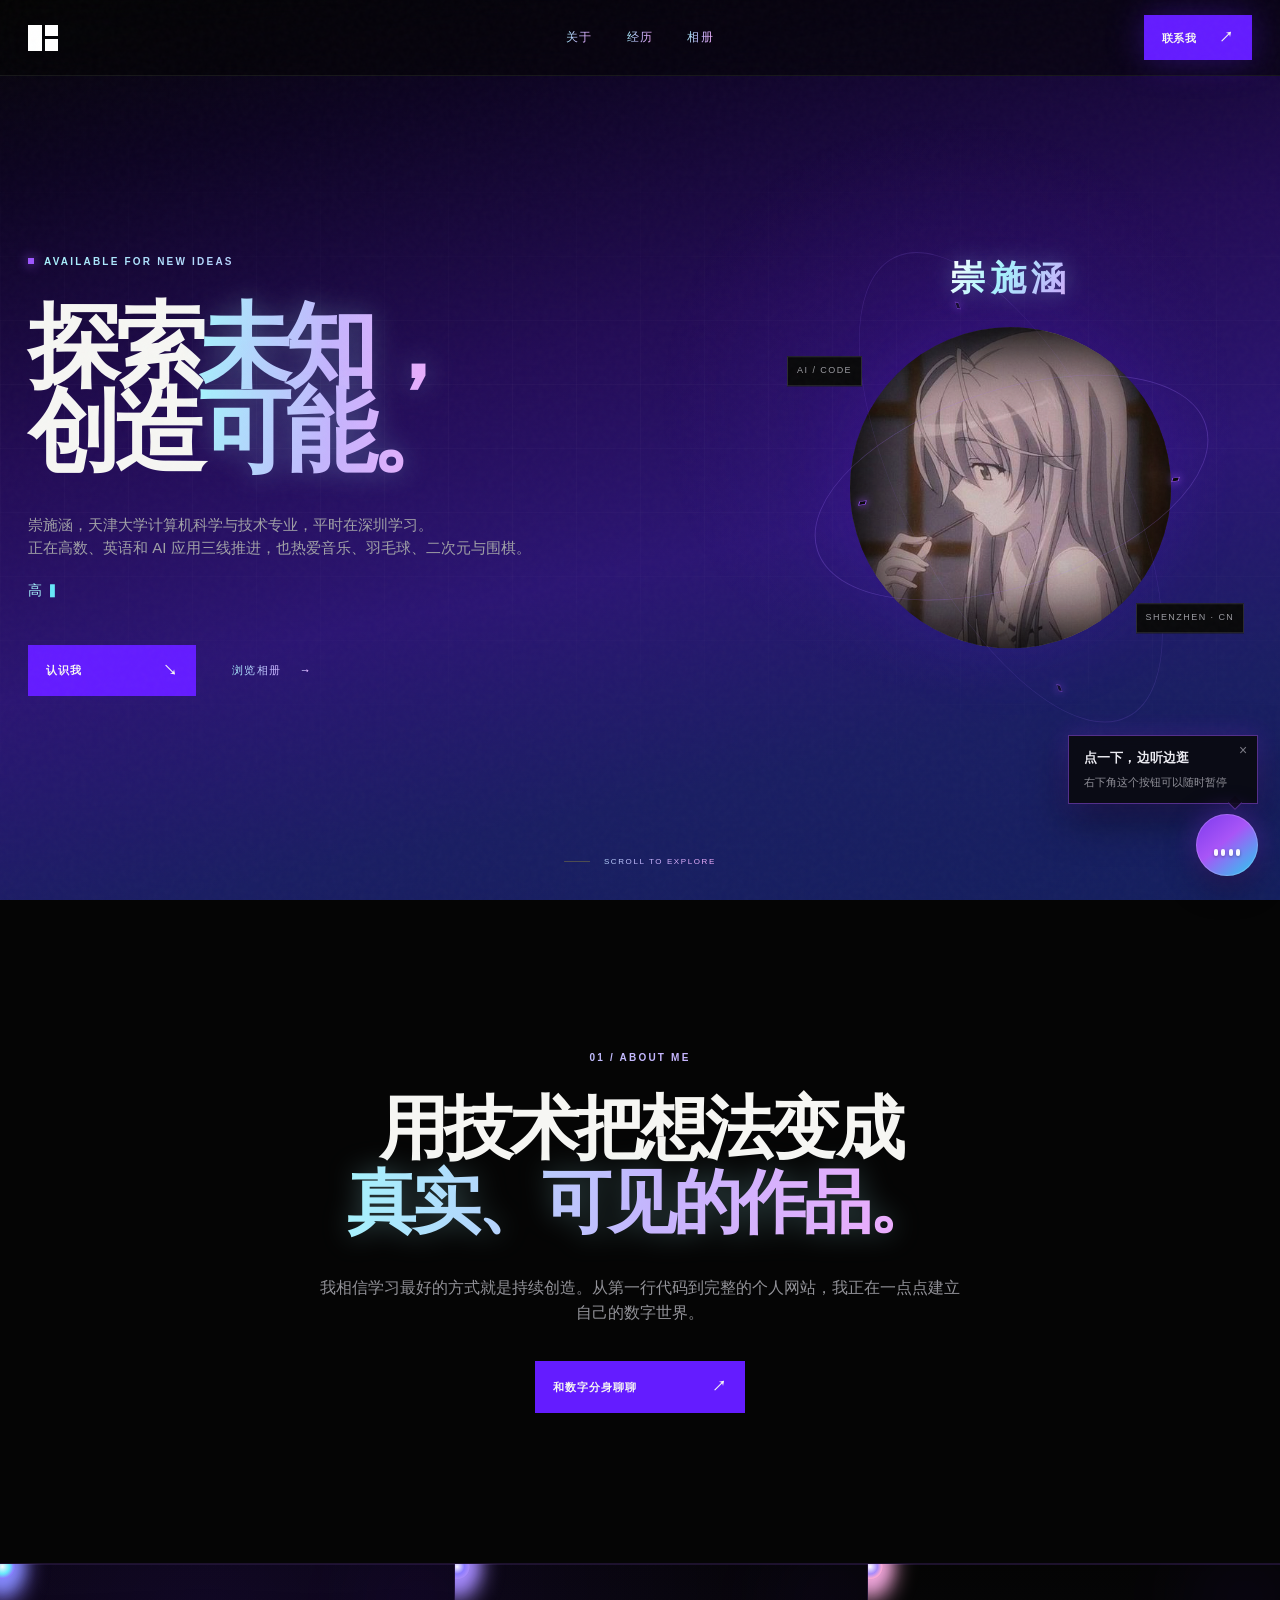
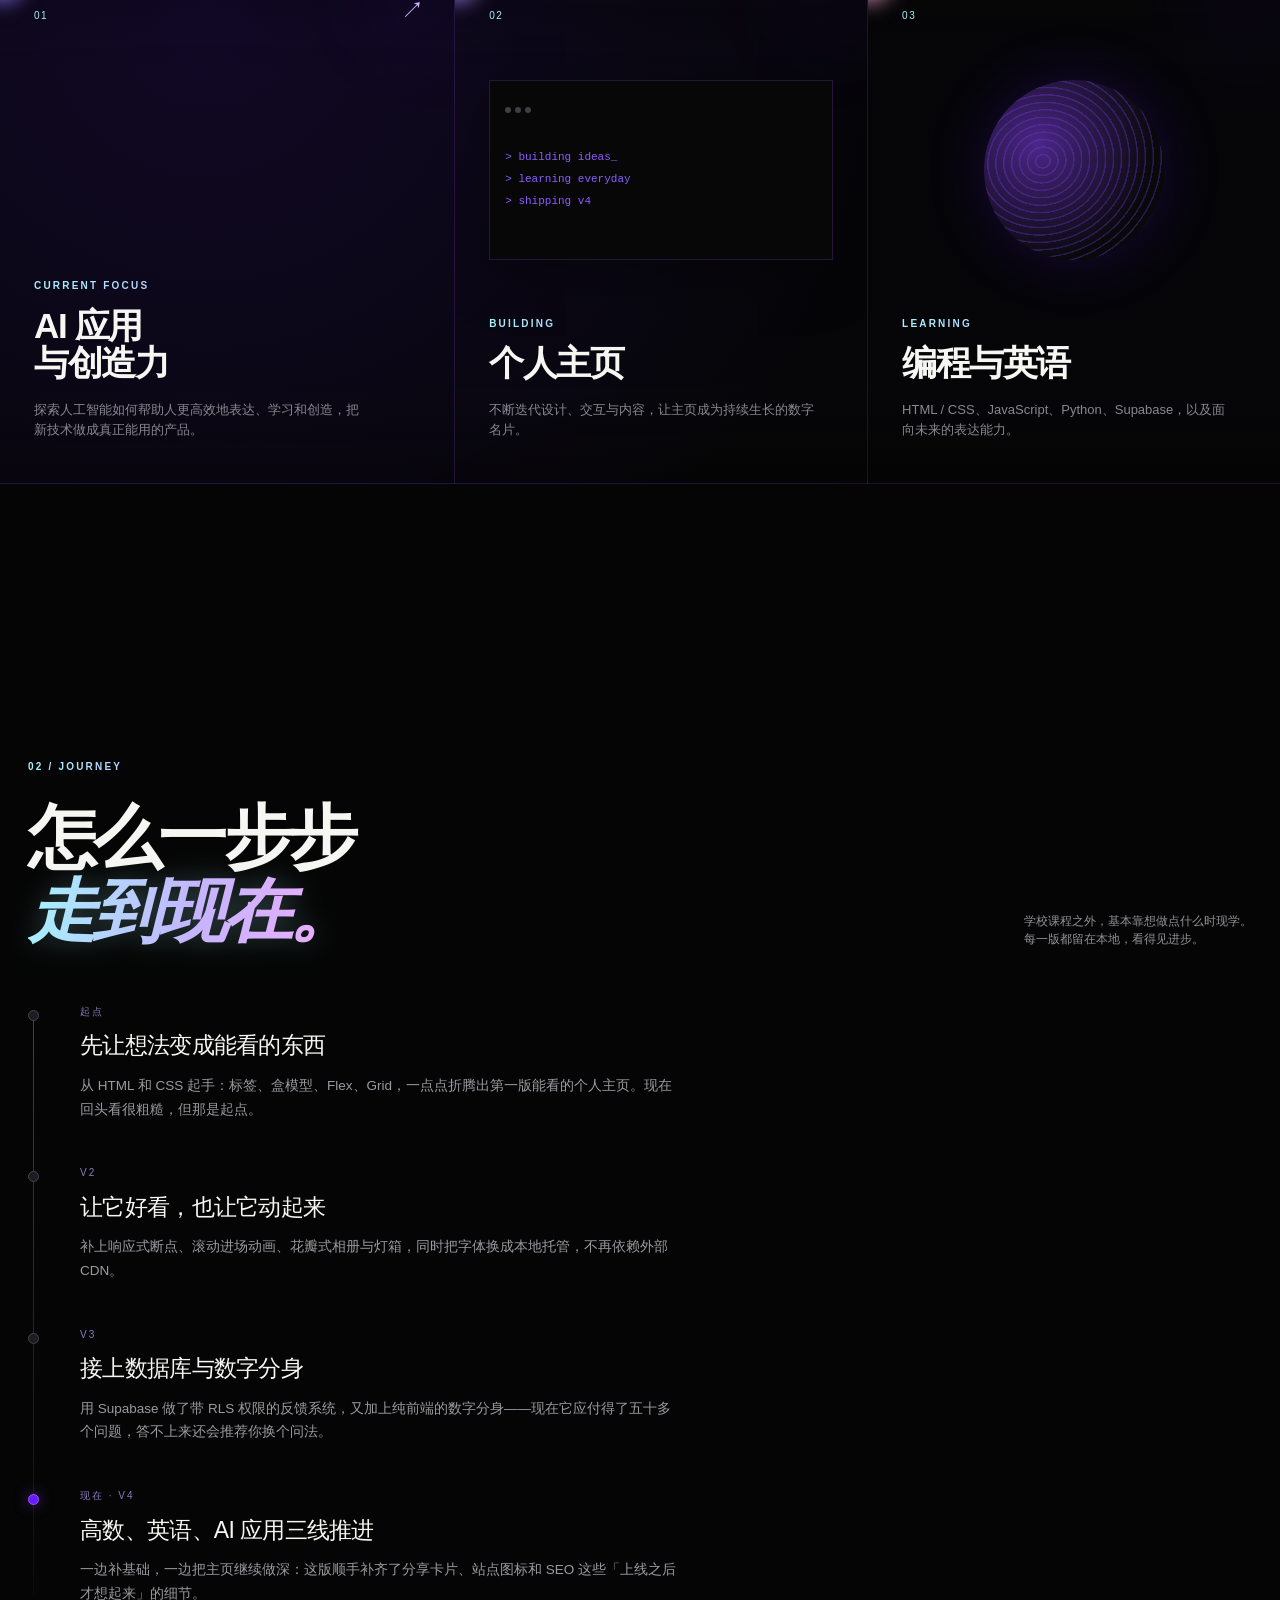
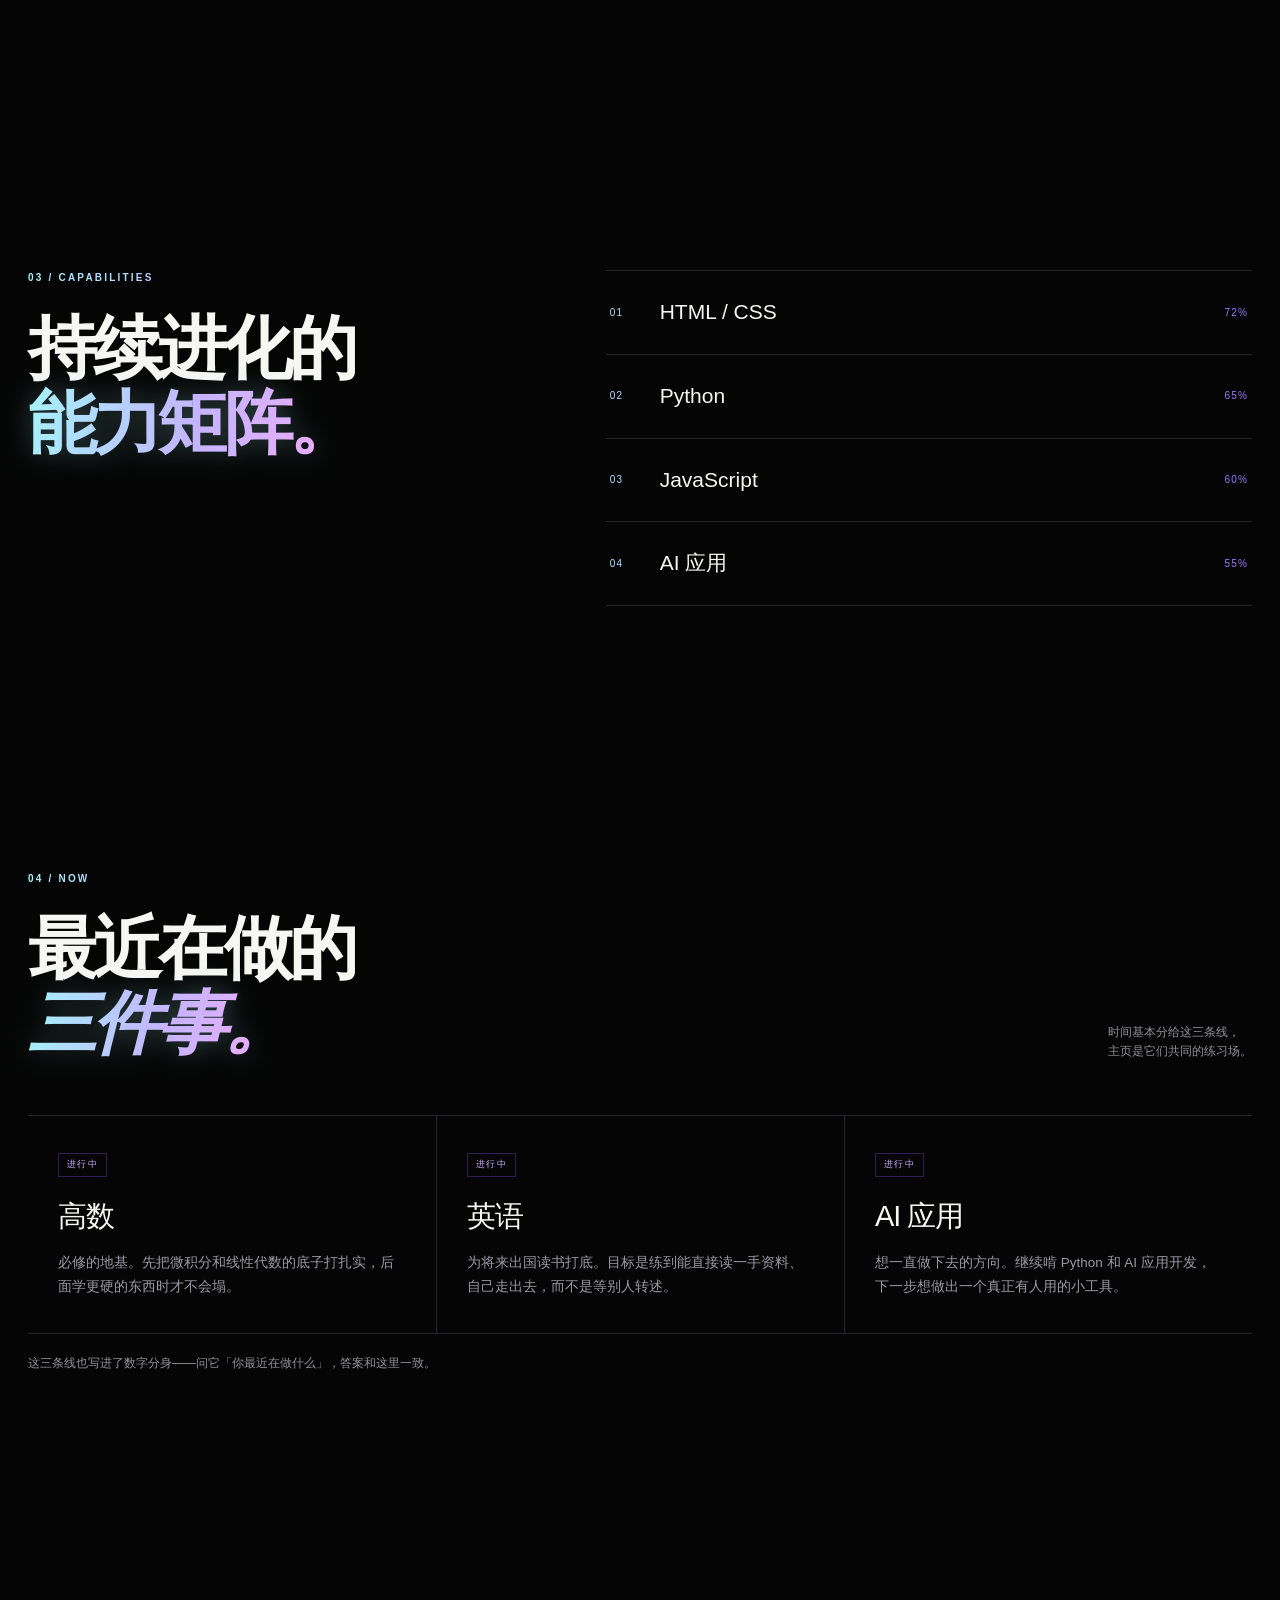
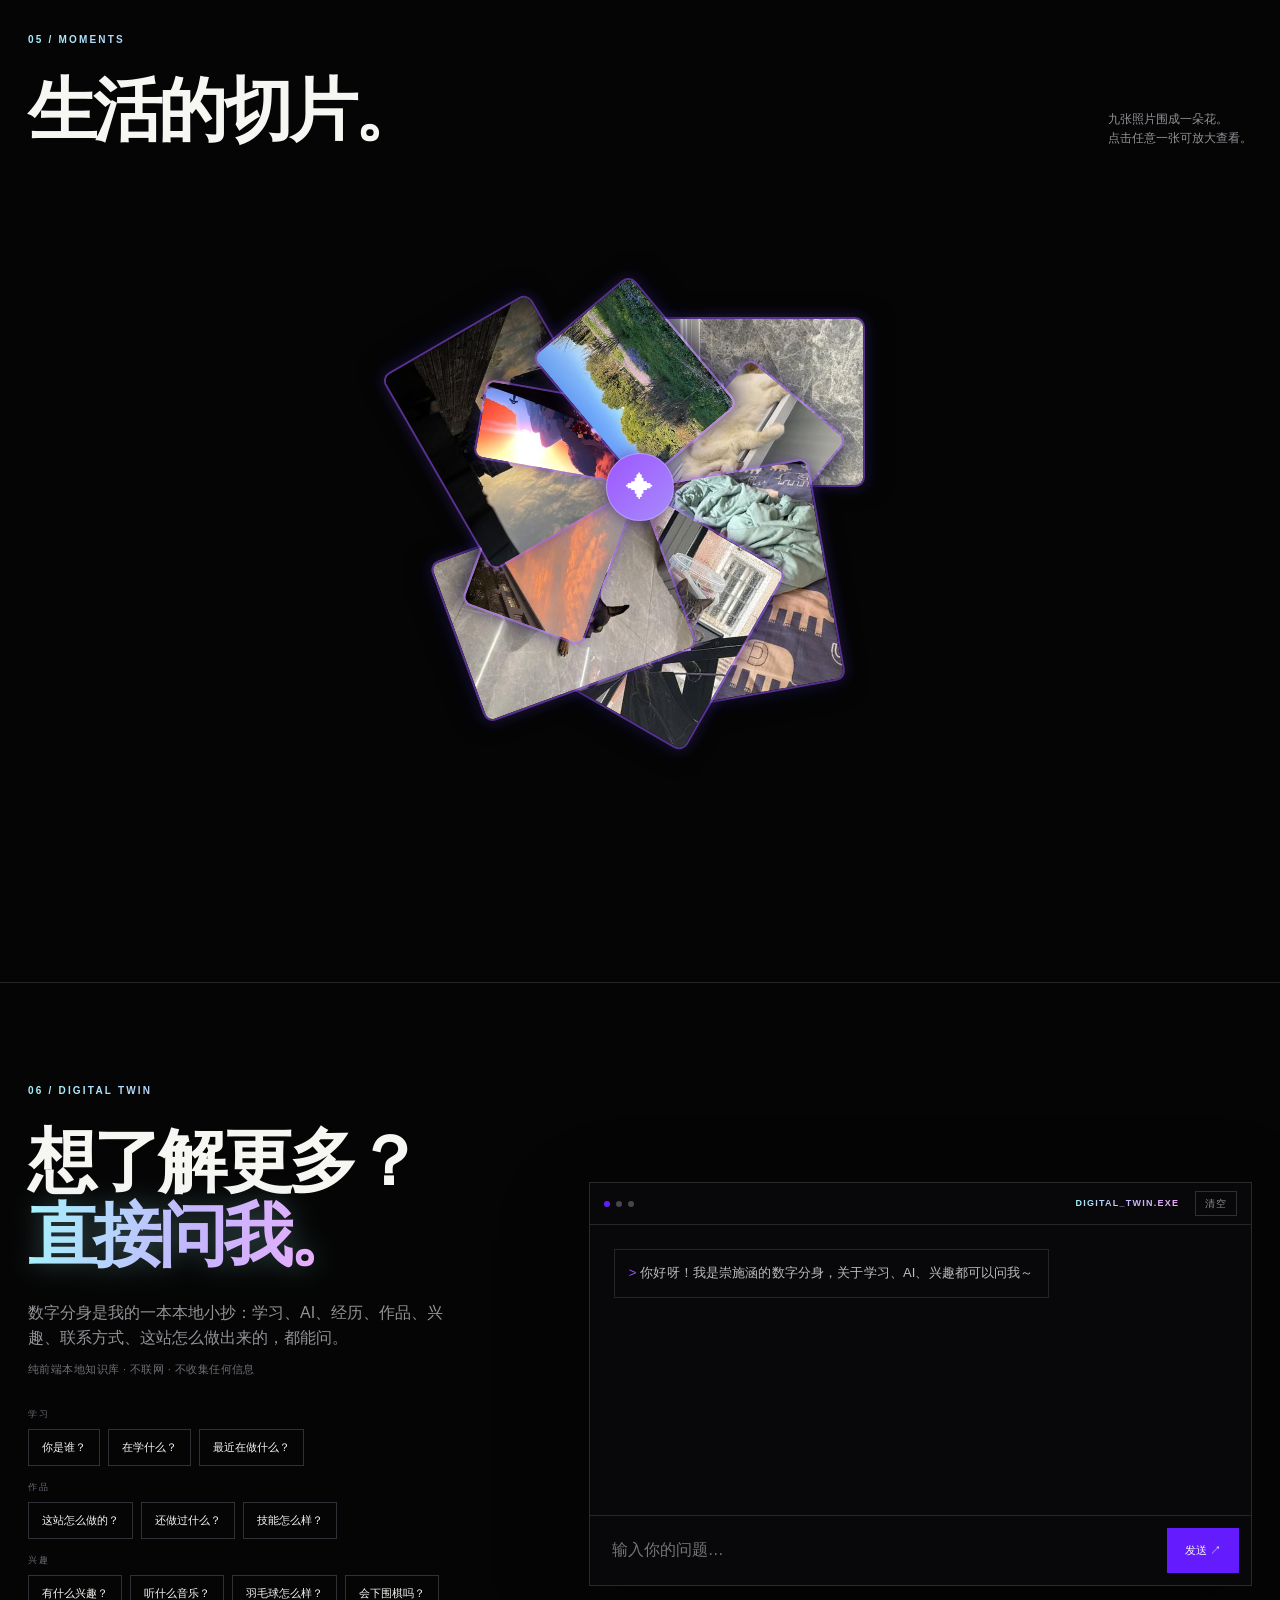
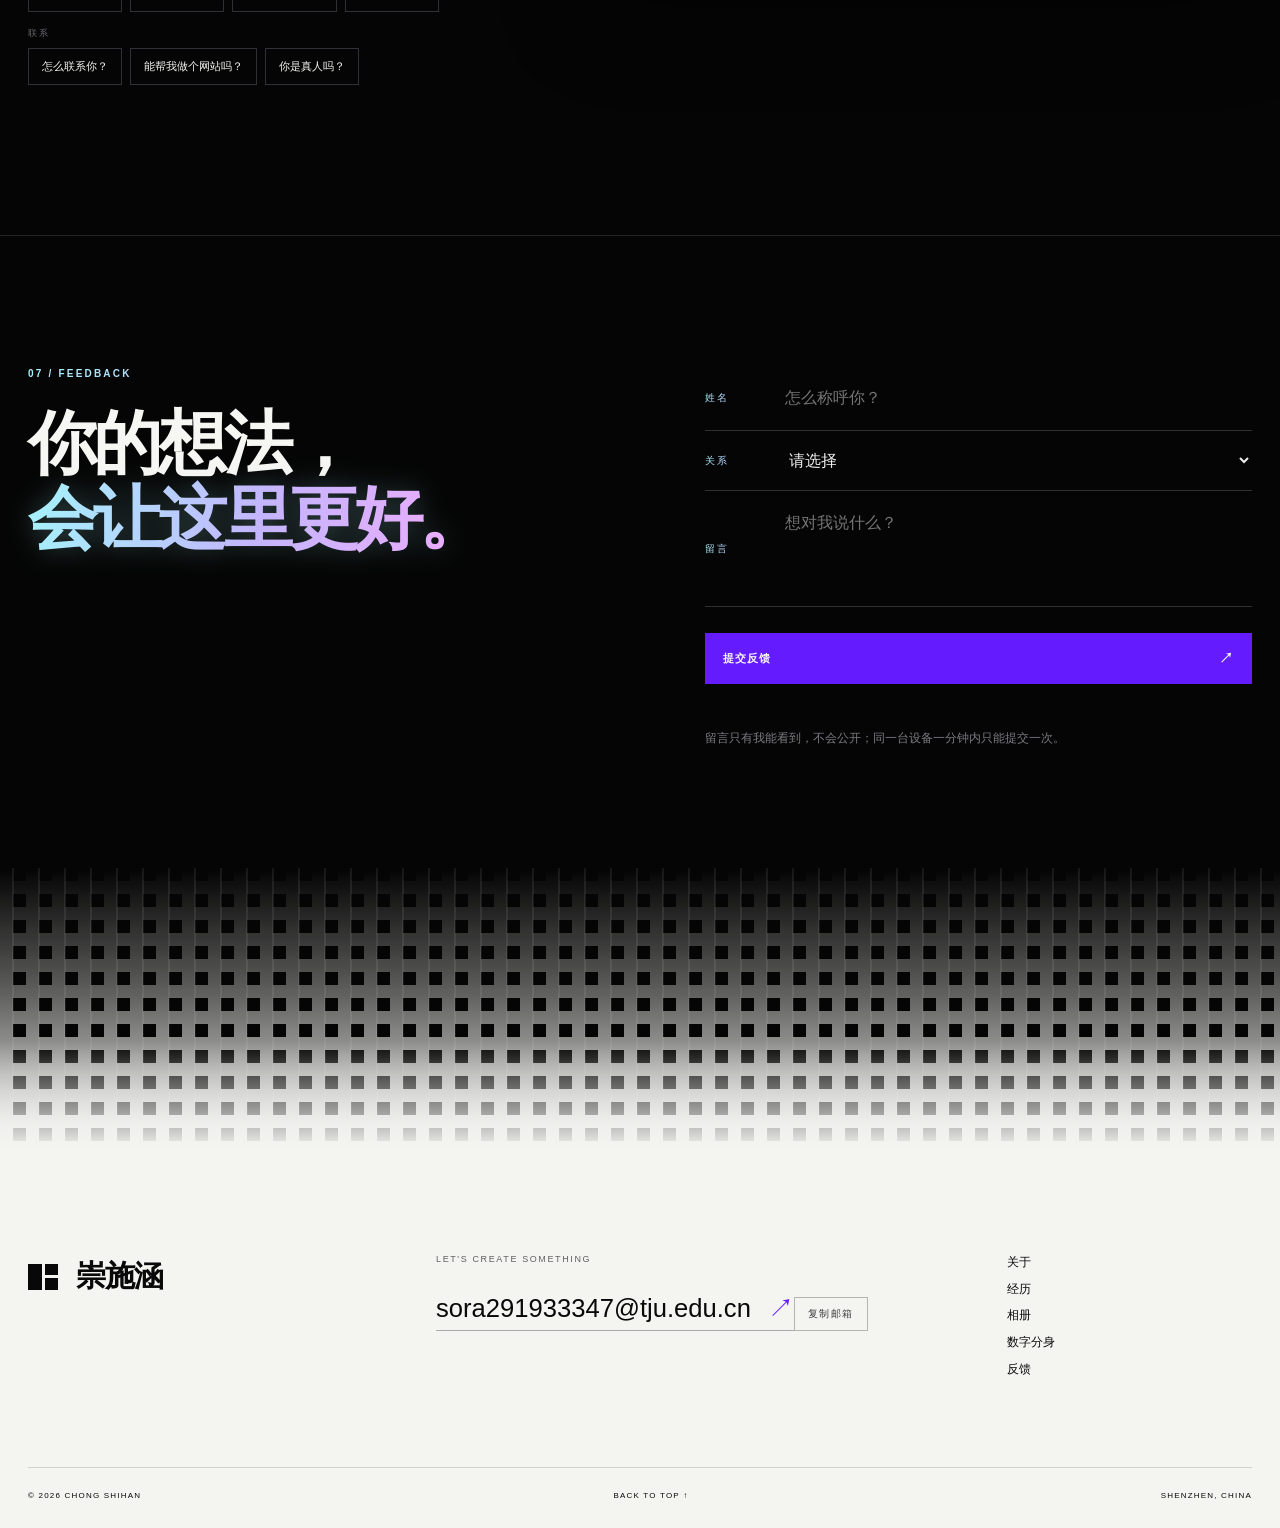
==== index.html @ 1c76e542 "Update site" ====
<!DOCTYPE html>
<html lang="zh-CN">
<head>
  <meta charset="UTF-8" />
  <meta name="viewport" content="width=device-width, initial-scale=1.0" />
  <meta name="theme-color" content="#2a1065" />
  <title>崇施涵 · 天津大学 | 个人主页</title>
  <meta name="description" content="崇施涵的个人主页：天津大学计算机科学与技术专业在读，正在高数、英语和 AI 应用三线推进。站内有学习经历、生活相册，还有一个纯前端本地知识库「数字分身」，可以直接向它提问。" />
  <meta name="author" content="崇施涵" />
  <meta name="robots" content="index,follow" />
  <link rel="canonical" href="https://inx-lnx.github.io/personal-homepage/" />

  <!-- 分享卡片：发到微信 / QQ / X 时会显示标题、描述和封面 -->
  <meta property="og:type" content="website" />
  <meta property="og:site_name" content="崇施涵 · Personal Homepage" />
  <meta property="og:locale" content="zh_CN" />
  <meta property="og:title" content="崇施涵 · 天津大学 | 个人主页" />
  <meta property="og:description" content="天津大学计算机科学与技术专业在读，正在高数、英语和 AI 应用三线推进。站内有一个纯前端本地知识库「数字分身」，可以直接向它提问。" />
  <meta property="og:url" content="https://inx-lnx.github.io/personal-homepage/" />
  <meta property="og:image" content="https://inx-lnx.github.io/personal-homepage/assets/og-cover.png" />
  <meta property="og:image:width" content="1200" />
  <meta property="og:image:height" content="630" />
  <meta property="og:image:alt" content="崇施涵的个人主页封面" />
  <meta name="twitter:card" content="summary_large_image" />
  <meta name="twitter:title" content="崇施涵 · 天津大学 | 个人主页" />
  <meta name="twitter:description" content="天津大学计算机科学与技术专业在读，正在高数、英语和 AI 应用三线推进。站内有一个纯前端本地知识库「数字分身」，可以直接向它提问。" />
  <meta name="twitter:image" content="https://inx-lnx.github.io/personal-homepage/assets/og-cover.png" />

  <!-- 站点图标（生成脚本：tools 里的 make_assets.py 同款逻辑，见 .deepworks/tmp） -->
  <link rel="icon" href="favicon.ico" sizes="any" />
  <link rel="icon" type="image/svg+xml" href="assets/favicon.svg" />
  <link rel="apple-touch-icon" href="assets/apple-touch-icon.png" />
  <link rel="manifest" href="manifest.webmanifest" />

  <!-- 字体已本地托管在 assets/fonts/，不再依赖 Google Fonts；重新生成见 tools/localize_fonts.py -->
  <link rel="stylesheet" href="assets/fonts/fonts.css" />
  <link rel="stylesheet" href="assets/style.css" />

  <!-- 结构化数据：告诉搜索引擎这页讲的是谁 -->
  <script type="application/ld+json">
  {
    "@context": "https://schema.org",
    "@type": "Person",
    "name": "崇施涵",
    "url": "https://inx-lnx.github.io/personal-homepage/",
    "email": "mailto:sora291933347@tju.edu.cn",
    "affiliation": { "@type": "CollegeOrUniversity", "name": "天津大学" },
    "knowsAbout": ["AI 应用", "HTML", "CSS", "JavaScript", "Python"],
    "sameAs": ["https://github.com/Inx-lnx"]
  }
  </script>
</head>
<body>
  <header class="topbar">
    <a class="brand" href="#home" aria-label="返回首页"><span></span><span></span><span></span></a>
    <nav class="desktop-nav" aria-label="主导航">
      <a href="#about">关于</a>
      <a href="#journey">经历</a>
      <a href="#gallery">相册</a>
    </nav>
    <a class="contact-button" href="#contact">联系我 <b>↗</b></a>
  </header>

  <main>
    <section class="hero" id="home">
      <div class="hero-noise"></div>
      <div class="hero-copy">
        <p class="eyebrow"><span></span> AVAILABLE FOR NEW IDEAS</p>
        <h1>探索<span>未知，</span><br />创造<span>可能。</span></h1>
        <p class="hero-intro">崇施涵，天津大学计算机科学与技术专业，平时在深圳学习。<br />正在高数、英语和 AI 应用三线推进，也热爱音乐、羽毛球、二次元与围棋。</p>
        <p class="typed-line"><span id="typed-text">主攻 AI 应用</span><span class="type-cursor" aria-hidden="true">▍</span></p>
        <div class="hero-actions">
          <a class="primary-button" href="#about">认识我 <b>↘</b></a>
          <a class="text-link" href="#gallery">浏览相册 <span>→</span></a>
        </div>
      </div>
      <div class="hero-portrait">
        <div class="portrait-name"><span class="aurora-text">崇施涵</span></div>
        <div class="portrait-frame" aria-hidden="true"><img src="[data-uri]" data-hi="assets/avatar-preview.jpg" alt="" width="700" height="700" fetchpriority="high" /></div>
        <span class="orbit orbit-one" aria-hidden="true"></span>
        <span class="orbit orbit-two" aria-hidden="true"></span>
        <span class="floating-label label-one" aria-hidden="true">AI / CODE</span>
        <span class="floating-label label-two" aria-hidden="true">SHENZHEN · CN</span>
      </div>
      <div class="scroll-cue"><span></span> SCROLL TO EXPLORE</div>
    </section>

    <section class="statement" id="about">
      <p class="section-kicker">01 / ABOUT ME</p>
      <h2>用技术把想法变成<br /><em>真实、可见的作品。</em></h2>
      <p class="statement-copy">我相信学习最好的方式就是持续创造。从第一行代码到完整的个人网站，我正在一点点建立自己的数字世界。</p>
      <a class="primary-button small" href="#chat">和数字分身聊聊 <b>↗</b></a>
    </section>

    <section class="feature-grid" id="work">
      <article class="feature-card feature-lead">
        <span class="card-index">01</span>
        <div>
          <p class="mini-label">CURRENT FOCUS</p>
          <h3>AI 应用<br />与创造力</h3>
          <p>探索人工智能如何帮助人更高效地表达、学习和创造，把新技术做成真正能用的产品。</p>
        </div>
        <span class="card-arrow">↗</span>
      </article>
      <article class="feature-card">
        <span class="card-index">02</span>
        <div class="terminal-art" aria-hidden="true"><i></i><i></i><i></i><code>&gt; building ideas_<br />&gt; learning everyday<br />&gt; shipping v4</code></div>
        <div>
          <p class="mini-label">BUILDING</p>
          <h3>个人主页</h3>
          <p>不断迭代设计、交互与内容，让主页成为持续生长的数字名片。</p>
        </div>
      </article>
      <article class="feature-card">
        <span class="card-index">03</span>
        <div class="sphere" aria-hidden="true"></div>
        <div>
          <p class="mini-label">LEARNING</p>
          <h3>编程与英语</h3>
          <p>HTML / CSS、JavaScript、Python、Supabase，以及面向未来的表达能力。</p>
        </div>
      </article>
    </section>

    <!-- ============================================================
         经历时间线：#journey
         按「阶段」写，不写具体日期；等有确切时间了，在 tl-stage 里补年份即可
         ============================================================ -->
    <section class="journey-section" id="journey">
      <div class="section-head">
        <div><p class="section-kicker">02 / JOURNEY</p><h2>怎么一步步<br /><em>走到现在。</em></h2></div>
        <p>学校课程之外，基本靠想做点什么时现学。<br />每一版都留在本地，看得见进步。</p>
      </div>
      <ol class="timeline">
        <li class="tl-item">
          <span class="tl-dot" aria-hidden="true"></span>
          <p class="tl-stage">起点</p>
          <h3>先让想法变成能看的东西</h3>
          <p>从 HTML 和 CSS 起手：标签、盒模型、Flex、Grid，一点点折腾出第一版能看的个人主页。现在回头看很粗糙，但那是起点。</p>
        </li>
        <li class="tl-item">
          <span class="tl-dot" aria-hidden="true"></span>
          <p class="tl-stage">V2</p>
          <h3>让它好看，也让它动起来</h3>
          <p>补上响应式断点、滚动进场动画、花瓣式相册与灯箱，同时把字体换成本地托管，不再依赖外部 CDN。</p>
        </li>
        <li class="tl-item">
          <span class="tl-dot" aria-hidden="true"></span>
          <p class="tl-stage">V3</p>
          <h3>接上数据库与数字分身</h3>
          <p>用 Supabase 做了带 RLS 权限的反馈系统，又加上纯前端的数字分身——现在它应付得了五十多个问题，答不上来还会推荐你换个问法。</p>
        </li>
        <li class="tl-item is-now">
          <span class="tl-dot" aria-hidden="true"></span>
          <p class="tl-stage">现在 · V4</p>
          <h3>高数、英语、AI 应用三线推进</h3>
          <p>一边补基础，一边把主页继续做深：这版顺手补齐了分享卡片、站点图标和 SEO 这些「上线之后才想起来」的细节。</p>
        </li>
      </ol>
    </section>

    <section class="skills-section">
      <div class="skills-heading">
        <p class="section-kicker">03 / CAPABILITIES</p>
        <h2>持续进化的<br /><em>能力矩阵。</em></h2>
      </div>
      <div class="skill-list">
        <div class="skill-row"><span>01</span><strong>HTML / CSS</strong><i>72%</i></div>
        <div class="skill-row"><span>02</span><strong>Python</strong><i>65%</i></div>
        <div class="skill-row"><span>03</span><strong>JavaScript</strong><i>60%</i></div>
        <div class="skill-row"><span>04</span><strong>AI 应用</strong><i>55%</i></div>
      </div>
    </section>

    <!-- ============================================================
         正在做（Now）：#now
         ⚠️ 这里的三条线与数字分身的「你接下来打算做什么」是同一套说法，
            改一处记得改另一处（assets/app.js 里的 plan 条目）
         ============================================================ -->
    <section class="now-section" id="now">
      <div class="section-head">
        <div><p class="section-kicker">04 / NOW</p><h2>最近在做的<br /><em>三件事。</em></h2></div>
        <p>时间基本分给这三条线，<br />主页是它们共同的练习场。</p>
      </div>
      <div class="now-grid">
        <article class="now-card">
          <span class="now-badge">进行中</span>
          <h3>高数</h3>
          <p>必修的地基。先把微积分和线性代数的底子打扎实，后面学更硬的东西时才不会塌。</p>
        </article>
        <article class="now-card">
          <span class="now-badge">进行中</span>
          <h3>英语</h3>
          <p>为将来出国读书打底。目标是练到能直接读一手资料、自己走出去，而不是等别人转述。</p>
        </article>
        <article class="now-card">
          <span class="now-badge">进行中</span>
          <h3>AI 应用</h3>
          <p>想一直做下去的方向。继续啃 Python 和 AI 应用开发，下一步想做出一个真正有人用的小工具。</p>
        </article>
      </div>
      <p class="now-foot">这三条线也写进了数字分身——问它「你最近在做什么」，答案和这里一致。</p>
    </section>

    <section class="gallery-section" id="gallery">
      <div class="section-head">
        <div><p class="section-kicker">05 / MOMENTS</p><h2>生活的切片。</h2></div>
        <p>九张照片围成一朵花。<br />点击任意一张可放大查看。</p>
      </div>
      <div class="flower">
        <div class="flower-inner">
          <div class="flower-center" aria-hidden="true">✦</div>
          <figure class="petal" style="--r: -90deg"><img src="[data-uri]" data-hi="assets/gallery/preview-01.jpg" data-view="assets/gallery/view-01.jpg" data-full="assets/gallery/gallery-01.jpg" alt="相册照片 1" width="375" height="500" decoding="async" /></figure>
          <figure class="petal" style="--r: -50deg"><img src="[data-uri]" data-hi="assets/gallery/preview-02.jpg" data-view="assets/gallery/view-02.jpg" data-full="assets/gallery/gallery-02.jpg" alt="相册照片 2" width="500" height="375" decoding="async" /></figure>
          <figure class="petal" style="--r: -10deg"><img src="[data-uri]" data-hi="assets/gallery/preview-03.jpg" data-view="assets/gallery/view-03.jpg" data-full="assets/gallery/gallery-03.jpg" alt="相册照片 3" width="375" height="500" decoding="async" /></figure>
          <figure class="petal" style="--r: 30deg"><img src="[data-uri]" data-hi="assets/gallery/preview-04.jpg" data-view="assets/gallery/view-04.jpg" data-full="assets/gallery/gallery-04.jpg" alt="相册照片 4" width="405" height="500" decoding="async" /></figure>
          <figure class="petal" style="--r: 70deg"><img src="[data-uri]" data-hi="assets/gallery/preview-05.jpg" data-view="assets/gallery/view-05.jpg" data-full="assets/gallery/gallery-05.jpg" alt="相册照片 5" width="375" height="500" decoding="async" /></figure>
          <figure class="petal" style="--r: 110deg"><img src="[data-uri]" data-hi="assets/gallery/preview-06.jpg" data-view="assets/gallery/view-06.jpg" data-full="assets/gallery/gallery-06.png" alt="相册照片 6" width="500" height="375" decoding="async" /></figure>
          <figure class="petal" style="--r: 150deg"><img src="[data-uri]" data-hi="assets/gallery/preview-07.jpg" data-view="assets/gallery/view-07.jpg" data-full="assets/gallery/gallery-07.png" alt="相册照片 7" width="375" height="500" decoding="async" /></figure>
          <figure class="petal" style="--r: 190deg"><img src="[data-uri]" data-hi="assets/gallery/preview-08.jpg" data-view="assets/gallery/view-08.jpg" data-full="assets/gallery/gallery-08.png" alt="相册照片 8" width="500" height="231" decoding="async" /></figure>
          <figure class="petal" style="--r: 230deg"><img src="[data-uri]" data-hi="assets/gallery/preview-09.jpg" data-view="assets/gallery/view-09.jpg" data-full="assets/gallery/gallery-09.png" alt="相册照片 9" width="500" height="375" decoding="async" /></figure>
        </div>
      </div>
    </section>

    <section class="chat-section" id="chat">
      <div class="chat-copy">
        <p class="section-kicker">06 / DIGITAL TWIN</p>
        <h2>想了解更多？<br /><em>直接问我。</em></h2>
        <p>数字分身是我的一本本地小抄：学习、AI、经历、作品、兴趣、联系方式、这站怎么做出来的，都能问。<br /><small class="chat-note">纯前端本地知识库 · 不联网 · 不收集任何信息</small></p>
        <div class="chat-quick">
          <div class="quick-group">
            <span class="quick-title">学习</span>
            <div class="quick-row">
              <button class="chip" data-q="你是谁？">你是谁？</button>
              <button class="chip" data-q="你在学什么？">在学什么？</button>
              <button class="chip" data-q="你最近在做什么？">最近在做什么？</button>
            </div>
          </div>
          <div class="quick-group">
            <span class="quick-title">作品</span>
            <div class="quick-row">
              <button class="chip" data-q="这网站怎么做出来的？">这站怎么做的？</button>
              <button class="chip" data-q="你还做过什么？">还做过什么？</button>
              <button class="chip" data-q="你的技能怎么样？">技能怎么样？</button>
            </div>
          </div>
          <div class="quick-group">
            <span class="quick-title">兴趣</span>
            <div class="quick-row">
              <button class="chip" data-q="你有什么兴趣？">有什么兴趣？</button>
              <button class="chip" data-q="你喜欢听什么音乐？">听什么音乐？</button>
              <button class="chip" data-q="你打羽毛球厉害吗？">羽毛球怎么样？</button>
              <button class="chip" data-q="你会下围棋吗？">会下围棋吗？</button>
            </div>
          </div>
          <div class="quick-group">
            <span class="quick-title">联系</span>
            <div class="quick-row">
              <button class="chip" data-q="怎么联系你？">怎么联系你？</button>
              <button class="chip" data-q="能帮我做一个网站吗？">能帮我做个网站吗？</button>
              <button class="chip" data-q="你是真人吗？">你是真人吗？</button>
            </div>
          </div>
        </div>
      </div>
      <div class="chat-window">
        <div class="window-bar"><span></span><span></span><span></span><b>DIGITAL_TWIN.EXE</b><button id="chat-clear" class="chat-clear" type="button" title="清空对话，重新开始">清空</button></div>
        <div id="chat-box" class="chat-box" aria-live="polite"><div class="msg bot"><span class="bubble">你好呀！我是崇施涵的数字分身，关于学习、AI、兴趣都可以问我～</span></div></div>
        <form id="chat-form" class="chat-input" autocomplete="off">
          <div class="chat-field">
            <input id="chat-text" type="text" placeholder="输入你的问题…" maxlength="100" role="combobox" aria-autocomplete="list" aria-controls="chat-suggest" />
            <div id="chat-suggest" class="chat-suggest" role="listbox" hidden></div>
          </div>
          <button type="submit" class="send-btn">发送 ↗</button>
        </form>
      </div>
    </section>

    <section class="feedback-section" id="feedback">
      <div><p class="section-kicker">07 / FEEDBACK</p><h2>你的想法，<br /><em>会让这里更好。</em></h2></div>
      <form id="feedback-form" novalidate>
        <!-- 蜜罐字段：真人看不见也不会填，机器人往往会填 → 前端直接丢弃，不进数据库 -->
        <div class="form-honey" aria-hidden="true"><label for="fb-website">网站</label><input id="fb-website" name="website" type="text" tabindex="-1" autocomplete="off" /></div>
        <div class="form-line"><label for="fb-name">姓名</label><input id="fb-name" name="name" type="text" maxlength="30" placeholder="怎么称呼你？" required /></div>
        <div class="form-line"><label for="fb-relation">关系</label><select id="fb-relation" name="relation" required><option value="" disabled selected>请选择</option><option>同学</option><option>朋友</option><option>老师</option><option>同事</option><option>家人</option><option>其他</option></select></div>
        <div class="form-line"><label for="fb-message">留言</label><textarea id="fb-message" name="message" rows="3" maxlength="500" placeholder="想对我说什么？" required></textarea></div>
        <button type="submit" class="primary-button form-submit">提交反馈 <b>↗</b></button><p id="fb-status" class="fb-status" role="status"></p>
        <p class="form-note">留言只有我能看到，不会公开；同一台设备一分钟内只能提交一次。</p>
      </form>
    </section>

    <section class="pixel-transition" aria-hidden="true"><div class="pixel-field"></div></section>

    <footer id="contact">
      <div class="footer-main">
        <div class="footer-brand"><span class="footer-logo"><i></i><i></i><i></i></span><strong>崇施涵</strong></div>
        <div class="footer-cta"><p>LET'S CREATE SOMETHING</p><a href="mailto:sora291933347@tju.edu.cn">sora291933347@tju.edu.cn <span>↗</span></a><button id="copy-mail" class="copy-mail" type="button" data-mail="sora291933347@tju.edu.cn">复制邮箱</button><span id="copy-mail-status" class="copy-mail-status" role="status" aria-live="polite"></span></div>
        <nav><a href="#about">关于</a><a href="#journey">经历</a><a href="#gallery">相册</a><a href="#chat">数字分身</a><a href="#feedback">反馈</a></nav>
      </div>
      <div class="footer-bottom"><small>© 2026 CHONG SHIHAN</small><button id="back-top" type="button">BACK TO TOP ↑</button><small>SHENZHEN, CHINA</small></div>
    </footer>
  </main>

  <!-- ============================================================
       背景音乐：右下角悬浮开关 + 进站引导气泡
       配置 → assets/config.js 的 music（开关 / 文件路径 / 音量 / 文案）
       逻辑 → assets/app.js 的 initBackgroundMusic
       样式 → assets/style.css 末尾的「背景音乐」一段
       音频文件 → 把 mp3 放到 assets/music/ 目录，默认文件名 bgm.mp3
       ============================================================ -->
  <audio id="bgm-audio" preload="none" playsinline></audio>
  <div class="bgm-dock" id="bgm-dock" data-state="idle">
    <div class="bgm-hint" id="bgm-hint" role="status" aria-live="polite">
      <button class="bgm-hint-close" id="bgm-hint-close" type="button" aria-label="不再提示">×</button>
      <b id="bgm-hint-title">点一下，边听边逛</b>
      <span id="bgm-hint-text">右下角这个按钮可以随时暂停</span>
    </div>
    <button class="bgm-btn" id="bgm-btn" type="button" aria-pressed="false" aria-label="播放背景音乐">
      <span class="bgm-ring" aria-hidden="true"></span>
      <span class="bgm-bars" aria-hidden="true"><i></i><i></i><i></i><i></i></span>
    </button>
  </div>

  <script src="assets/config.js"></script>
  <script src="assets/cool-mode.js"></script>
  <script src="assets/meteors.js"></script>
  <script src="assets/app.js"></script>
</body>
</html>
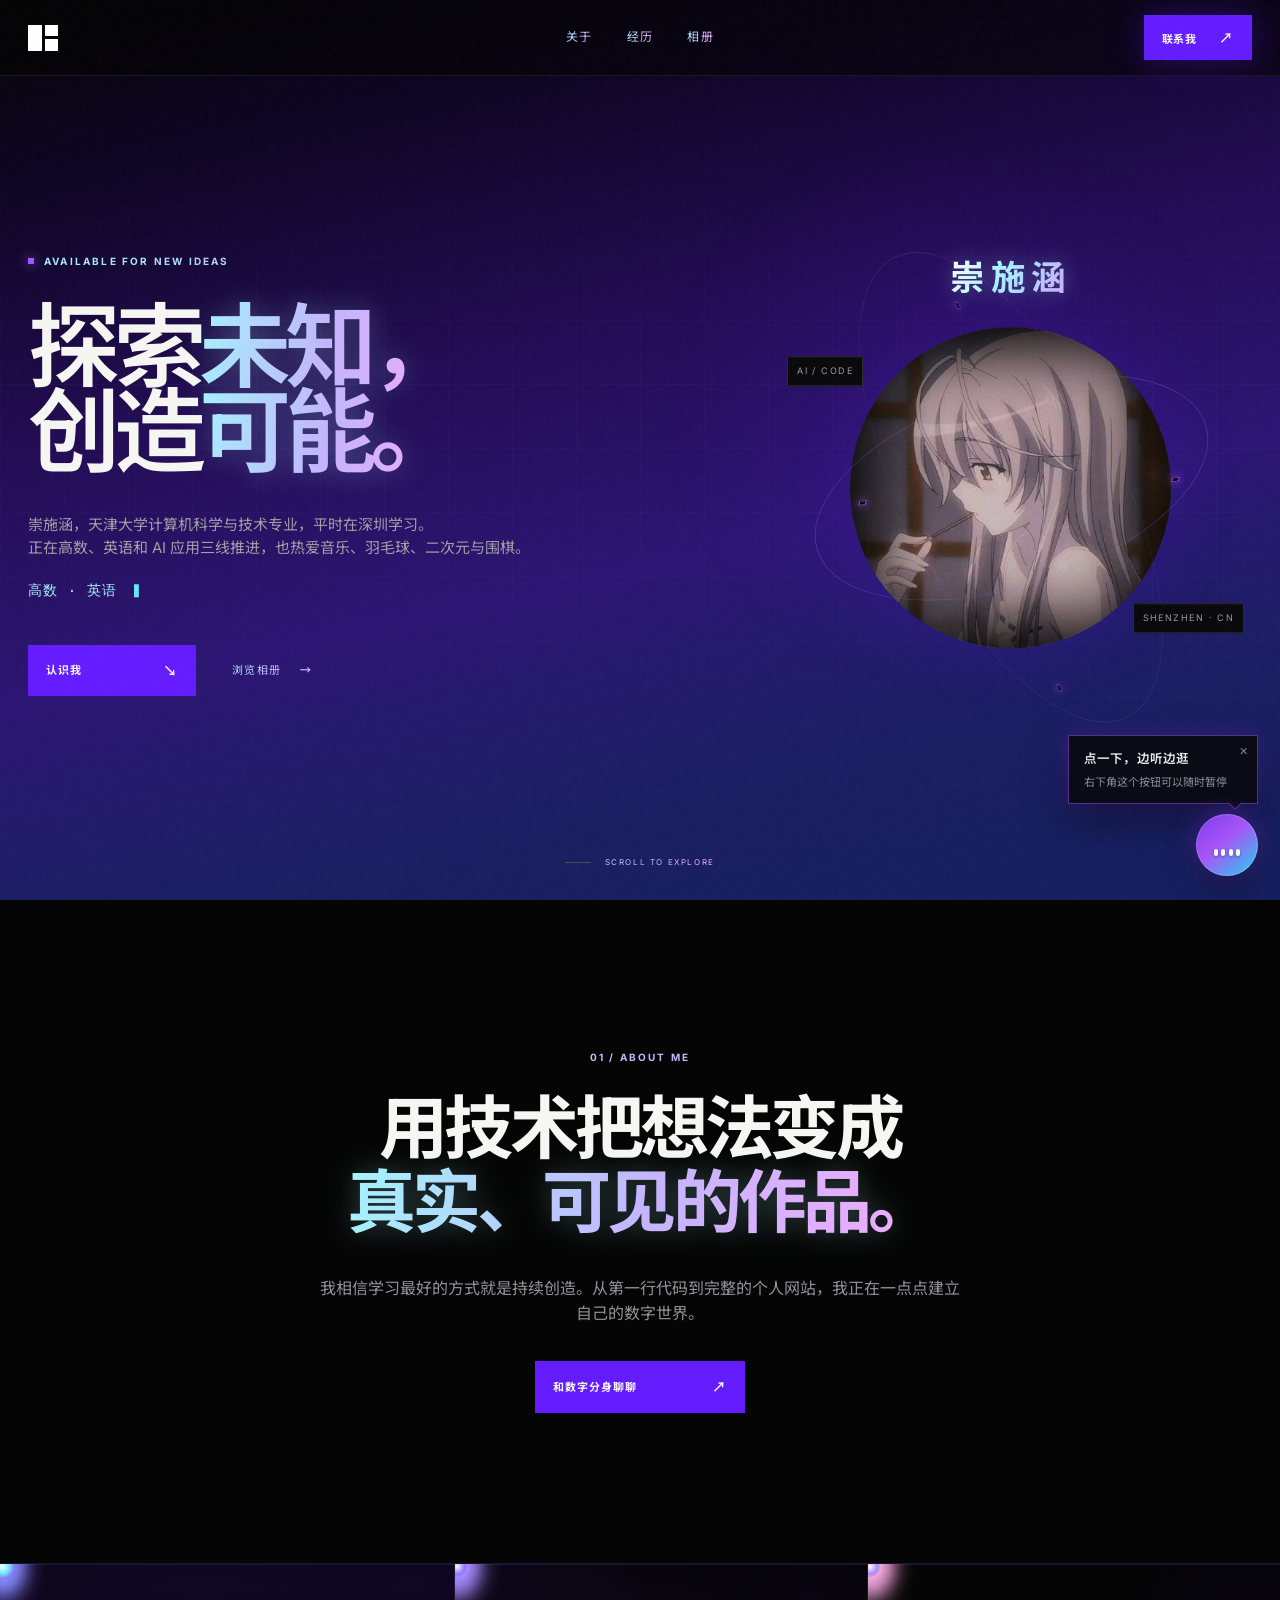
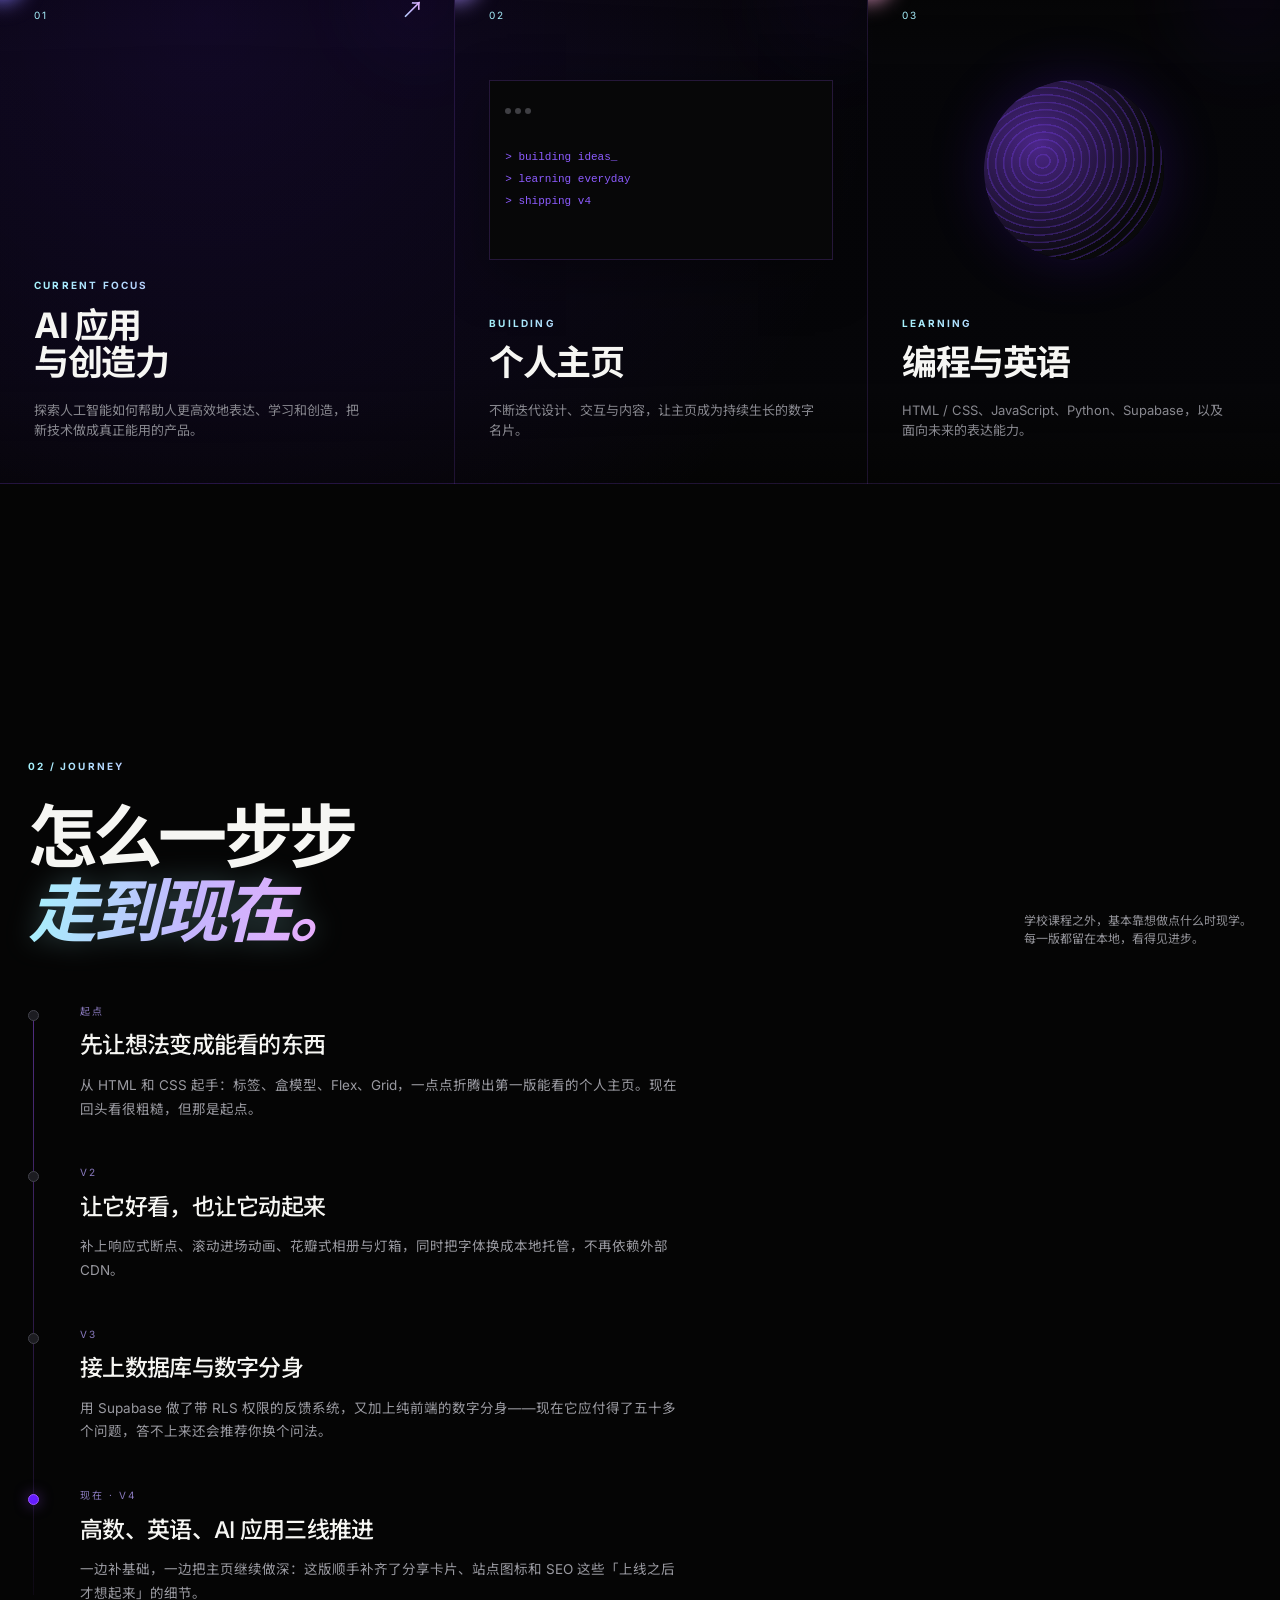
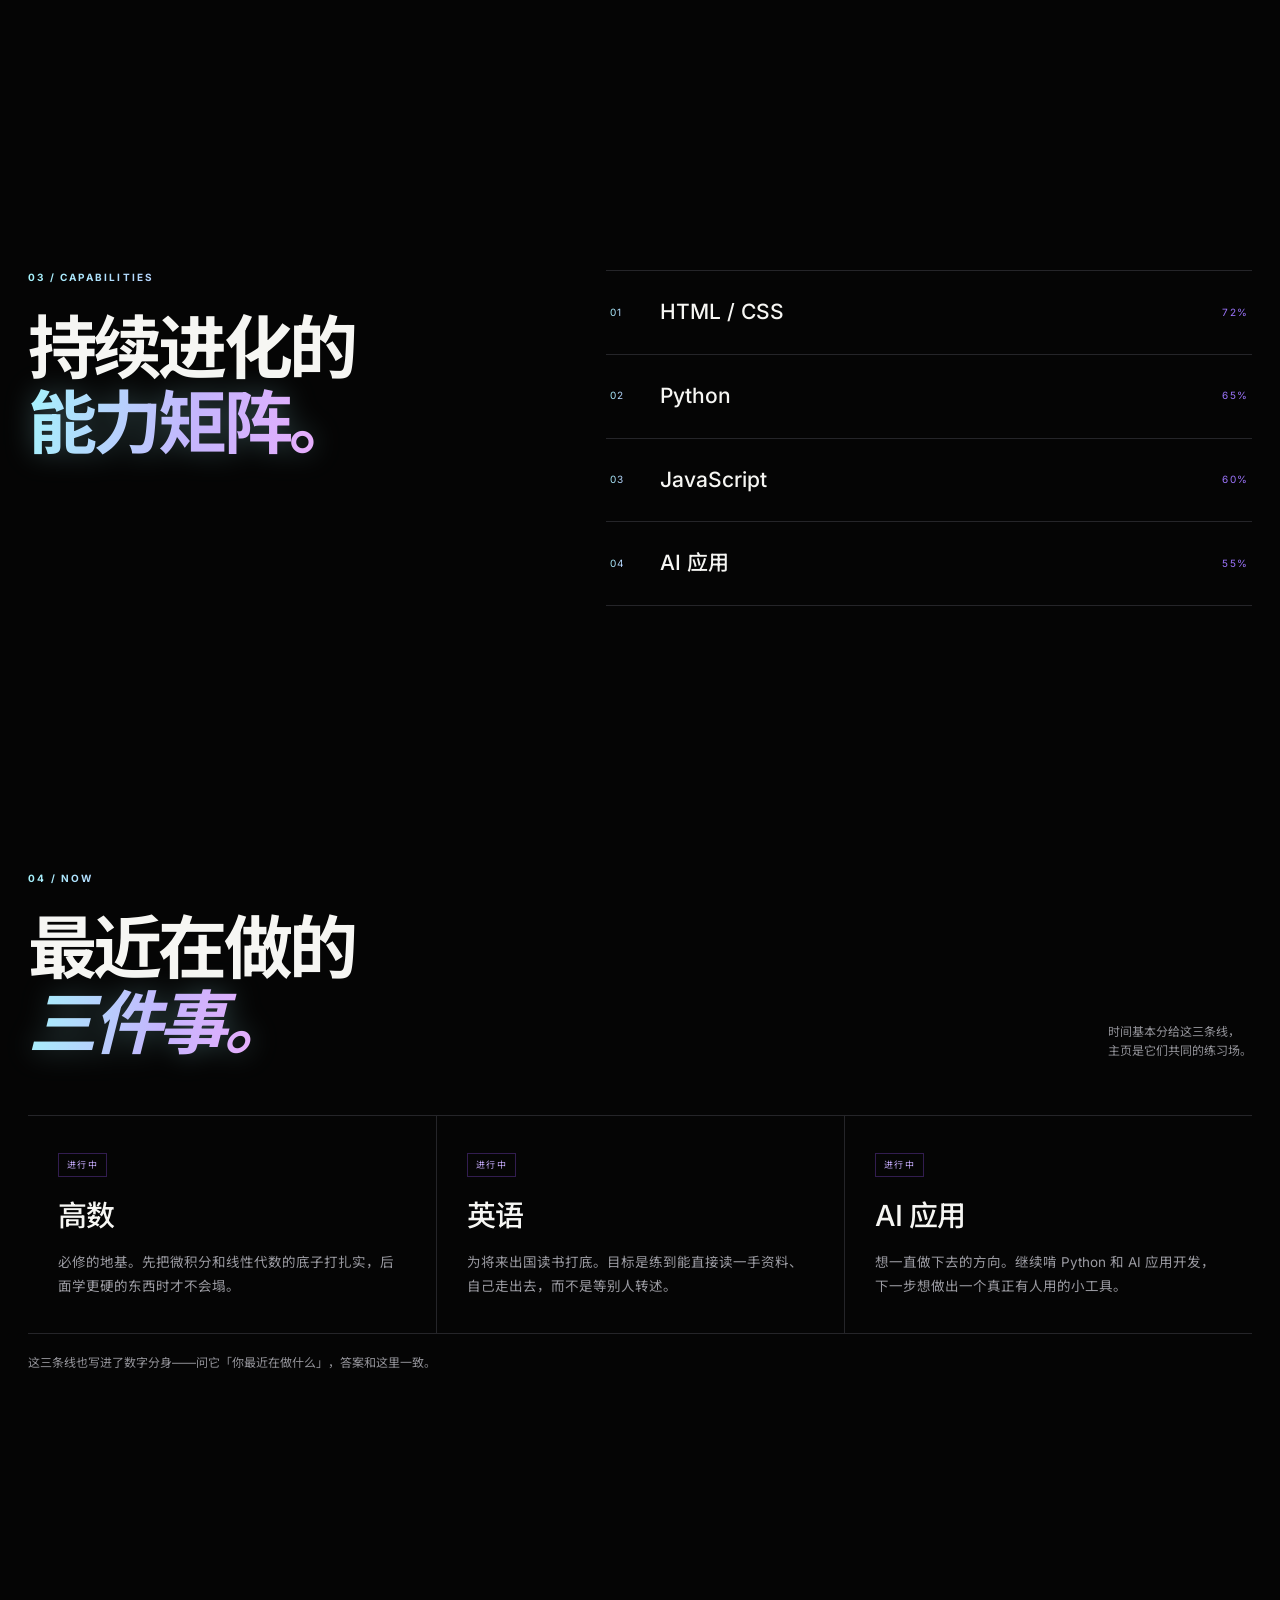
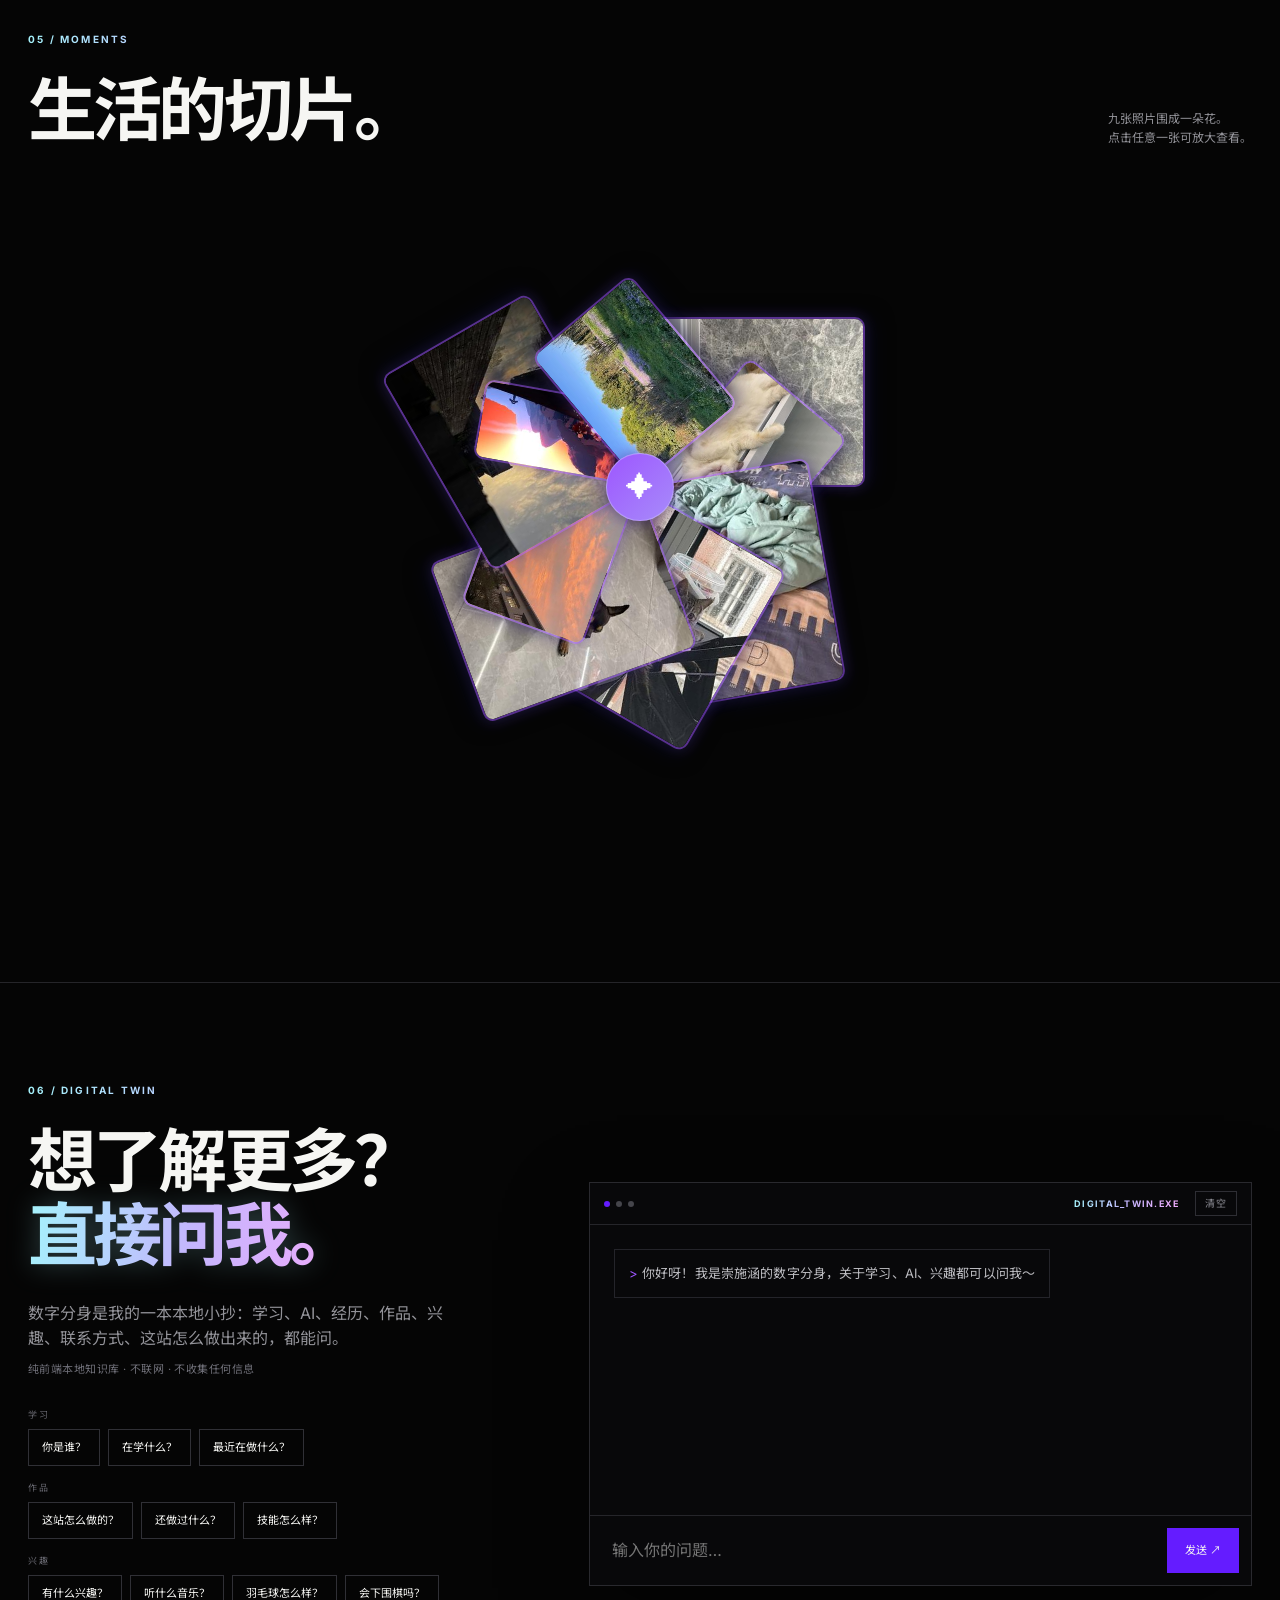
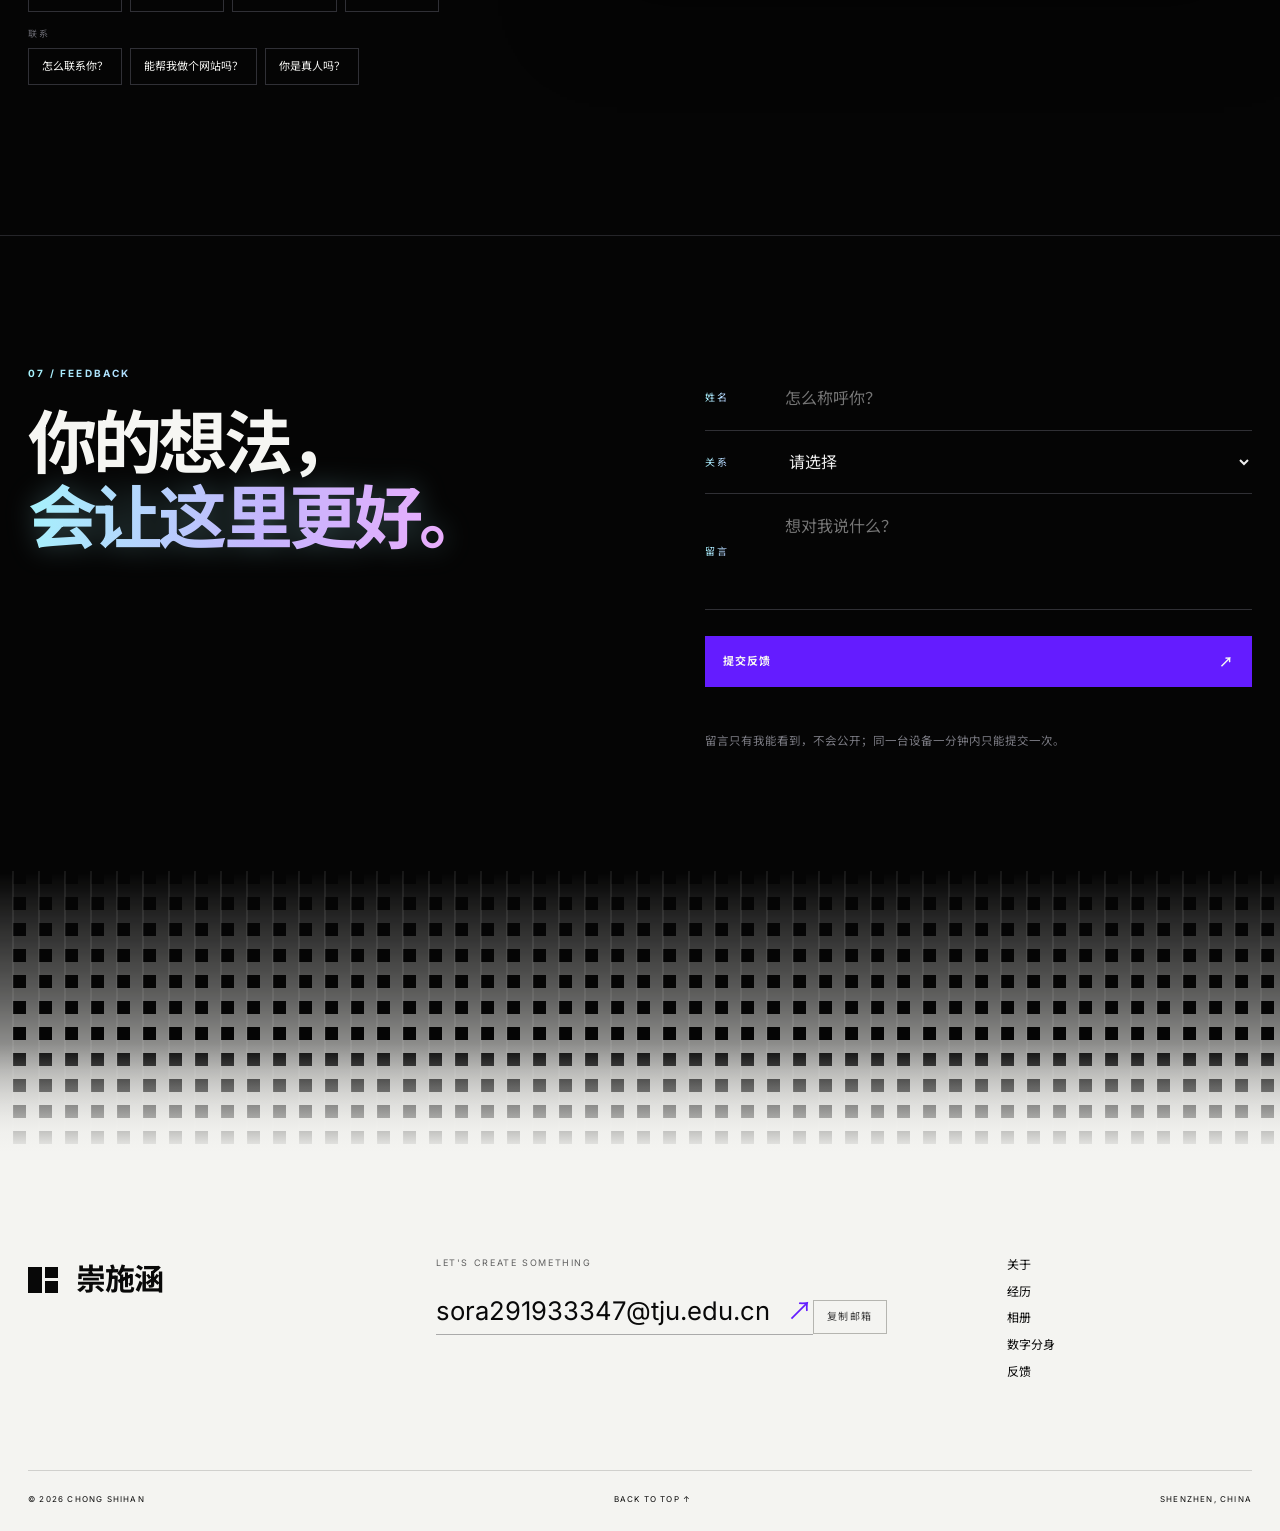
==== commit 557f2849: "perf+a11y: 字体 preload、referrer 策略、.nojekyll；灯箱焦点管理与键盘可达性" ====
--- a/index.html
+++ b/index.html
@@ -4,6 +4,7 @@
   <meta charset="UTF-8" />
   <meta name="viewport" content="width=device-width, initial-scale=1.0" />
   <meta name="theme-color" content="#2a1065" />
+  <meta name="referrer" content="strict-origin-when-cross-origin" />
   <title>崇施涵 · 天津大学 | 个人主页</title>
   <meta name="description" content="崇施涵的个人主页：天津大学计算机科学与技术专业在读，正在高数、英语和 AI 应用三线推进。站内有学习经历、生活相册，还有一个纯前端本地知识库「数字分身」，可以直接向它提问。" />
   <meta name="author" content="崇施涵" />
@@ -32,7 +33,10 @@
   <link rel="apple-touch-icon" href="assets/apple-touch-icon.png" />
   <link rel="manifest" href="manifest.webmanifest" />
 
-  <!-- 字体已本地托管在 assets/fonts/，不再依赖 Google Fonts；重新生成见 tools/localize_fonts.py -->
+  <!-- 字体已本地子集化托管在 assets/fonts/，不再依赖 Google Fonts；重新生成见 tools/subset_fonts.py -->
+  <!-- 首屏要用的两个子集提前预加载，省掉「先下 fonts.css、解析后才知道字体地址」的串行等待 -->
+  <link rel="preload" as="font" type="font/woff2" href="assets/fonts/inter-subset.woff2" crossorigin="anonymous" />
+  <link rel="preload" as="font" type="font/woff2" href="assets/fonts/noto-subset-core.woff2" crossorigin="anonymous" />
   <link rel="stylesheet" href="assets/fonts/fonts.css" />
   <link rel="stylesheet" href="assets/style.css" />
 
@@ -265,7 +269,7 @@
         </div>
       </div>
       <div class="chat-window">
-        <div class="window-bar"><span></span><span></span><span></span><b>DIGITAL_TWIN.EXE</b><button id="chat-clear" class="chat-clear" type="button" title="清空对话，重新开始">清空</button></div>
+        <div class="window-bar"><span></span><span></span><span></span><b>DIGITAL_TWIN.EXE</b><button id="chat-clear" class="chat-clear" type="button" title="清空对话，重新开始" aria-label="清空对话，重新开始">清空</button></div>
         <div id="chat-box" class="chat-box" aria-live="polite"><div class="msg bot"><span class="bubble">你好呀！我是崇施涵的数字分身，关于学习、AI、兴趣都可以问我～</span></div></div>
         <form id="chat-form" class="chat-input" autocomplete="off">
           <div class="chat-field">
--- a/assets/fonts/fonts.css
+++ b/assets/fonts/fonts.css
@@ -1,1408 +1,41 @@
 /* ------------------------------------------------------------------
-   本地托管的 Web 字体（不再依赖 Google Fonts）
+   本地托管的 Web 字体（不依赖 Google Fonts，也不含用不到的汉字）
 
-   字体：Inter（西文/数字）、Noto Sans SC（中文）
-   来源：Google Fonts。两者均为 SIL Open Font License 1.1，
-         允许自由使用、自托管与再分发。
+   为什么是三个文件：Google 的 CJK 字体按 unicode-range 切成上百块，每块都
+   带整段字形（50~75 KB），页面用到的 1000 来个汉字分散在 18 块里、约 1 MB。
+   这里改成按站点实际用字裁剪的字形子集，一个可变字体文件覆盖全部字重：
+     - inter-subset.woff2     西文与数字（400~800 字重）
+     - noto-subset-core.woff2 首屏与正文用到的汉字（打开页面就下）
+     - noto-subset-rest.woff2 只出现在数字分身长答案里的汉字（渲染到时才下）
 
-   本文件由 tools/localize_fonts.py 自动生成，请勿手工修改；
-   需要更新字体（或页面新增了生僻字）时，重新运行那个脚本即可。
-
-   说明：为了让仓库体积可控，只保留了「页面实际用到的字符」对应的子集，
-         浏览器依旧按 unicode-range 按需加载，不会一次性下载全部文件。
+   字体许可证为 SIL Open Font License 1.1，允许自托管与再分发。
+   本文件由 tools/subset_fonts.py 自动生成，请勿手工修改；
+   页面新增文字后重新运行那个脚本即可。
    ------------------------------------------------------------------ */
 
 @font-face {
   font-family: 'Inter';
   font-style: normal;
-  font-weight: 400;
+  font-weight: 400 800;
   font-display: swap;
-  src: url(./UcC73FwrK3iLTeHuS_nVMrMxCp50SjIa1ZL7.woff2) format('woff2');
-  unicode-range: U+0000-00FF, U+0131, U+0152-0153, U+02BB-02BC, U+02C6, U+02DA, U+02DC, U+0304, U+0308, U+0329, U+2000-206F, U+20AC, U+2122, U+2191, U+2193, U+2212, U+2215, U+FEFF, U+FFFD;
-}
-
-@font-face {
-  font-family: 'Inter';
-  font-style: normal;
-  font-weight: 500;
-  font-display: swap;
-  src: url(./UcC73FwrK3iLTeHuS_nVMrMxCp50SjIa1ZL7.woff2) format('woff2');
-  unicode-range: U+0000-00FF, U+0131, U+0152-0153, U+02BB-02BC, U+02C6, U+02DA, U+02DC, U+0304, U+0308, U+0329, U+2000-206F, U+20AC, U+2122, U+2191, U+2193, U+2212, U+2215, U+FEFF, U+FFFD;
-}
-
-@font-face {
-  font-family: 'Inter';
-  font-style: normal;
-  font-weight: 600;
-  font-display: swap;
-  src: url(./UcC73FwrK3iLTeHuS_nVMrMxCp50SjIa1ZL7.woff2) format('woff2');
-  unicode-range: U+0000-00FF, U+0131, U+0152-0153, U+02BB-02BC, U+02C6, U+02DA, U+02DC, U+0304, U+0308, U+0329, U+2000-206F, U+20AC, U+2122, U+2191, U+2193, U+2212, U+2215, U+FEFF, U+FFFD;
-}
-
-@font-face {
-  font-family: 'Inter';
-  font-style: normal;
-  font-weight: 700;
-  font-display: swap;
-  src: url(./UcC73FwrK3iLTeHuS_nVMrMxCp50SjIa1ZL7.woff2) format('woff2');
-  unicode-range: U+0000-00FF, U+0131, U+0152-0153, U+02BB-02BC, U+02C6, U+02DA, U+02DC, U+0304, U+0308, U+0329, U+2000-206F, U+20AC, U+2122, U+2191, U+2193, U+2212, U+2215, U+FEFF, U+FFFD;
-}
-
-@font-face {
-  font-family: 'Inter';
-  font-style: normal;
-  font-weight: 800;
-  font-display: swap;
-  src: url(./UcC73FwrK3iLTeHuS_nVMrMxCp50SjIa1ZL7.woff2) format('woff2');
+  src: url(./inter-subset.woff2) format('woff2');
   unicode-range: U+0000-00FF, U+0131, U+0152-0153, U+02BB-02BC, U+02C6, U+02DA, U+02DC, U+0304, U+0308, U+0329, U+2000-206F, U+20AC, U+2122, U+2191, U+2193, U+2212, U+2215, U+FEFF, U+FFFD;
 }
 
 @font-face {
   font-family: 'Noto Sans SC';
   font-style: normal;
-  font-weight: 400;
+  font-weight: 400 900;
   font-display: swap;
-  src: url(./k3kXo84MPvpLmixcA63oeALhLOCT-xWNm8Hqd37g1OkDRZe7lR4sg1IzSy-MNbE9VH8V.5.woff2) format('woff2');
-  unicode-range: U+fee3, U+fef3, U+ff03-ff04, U+ff07, U+ff0a, U+ff17-ff19, U+ff1c-ff1d, U+ff20-ff3a, U+ff3c, U+ff3e-ff5b, U+ff5d, U+ff61-ff65, U+ff67-ff6a, U+ff6c, U+ff6f-ff78, U+ff7a-ff7d, U+ff80-ff84, U+ff86, U+ff89-ff8e, U+ff92, U+ff97-ff9b, U+ff9d-ff9f, U+ffe0-ffe4, U+ffe6, U+ffe9, U+ffeb, U+ffed, U+fffc, U+1f004, U+1f170-1f171, U+1f192-1f195, U+1f198-1f19a, U+1f1e6-1f1e8;
+  src: url(./noto-subset-core.woff2) format('woff2');
+  unicode-range: U+2192, U+2197-2198, U+258D, U+26A0, U+2726, U+3001-3002, U+300C-300D, U+4E00, U+4E09-4E0B, U+4E0D-4E0E, U+4E13-4E14, U+4E16, U+4E1A, U+4E1C, U+4E22, U+4E24, U+4E2A, U+4E2D, U+4E38, U+4E3A-4E3B, U+4E45, U+4E48-4E49, U+4E4B, U+4E50, U+4E5D, U+4E5F-4E60, U+4E66, U+4E86, U+4E8B-4E8C, U+4E8E, U+4E92, U+4E94, U+4E9B, U+4EA4, U+4EA7, U+4EAB, U+4EAE, U+4EBA, U+4EC0, U+4ECA-4ECB, U+4ECD-4ECE, U+4ED3, U+4ED6, U+4ED8, U+4EE3, U+4EE5, U+4EEC, U+4EF6-4EF7, U+4EFB, U+4EFD, U+4F11, U+4F18, U+4F1A, U+4F46, U+4F4D-4F4F, U+4F53, U+4F55, U+4F5C, U+4F60, U+4F8B, U+4F9D, U+4FBF, U+4FDD, U+4FE1, U+4FEE, U+5019, U+5047, U+505A, U+505C, U+5076-5077, U+50A8, U+50CF, U+5143, U+5145, U+5148-5149, U+514D, U+515C, U+5165, U+5168, U+516C-516D, U+5171, U+5173-5174, U+5176-5177, U+5185, U+518C-518D, U+5199, U+51B0, U+51B7, U+51C6, U+51CF, U+51E0, U+51FA-51FB, U+5206-5207, U+5212, U+5217, U+5219-521B, U+5220, U+522B, U+5230, U+5236, U+524D, U+5267, U+529B, U+529F-52A0, U+52A8-52A9, U+5316, U+533A, U+5341, U+5347, U+5353, U+5355, U+5360-5361, U+5373-5374, U+5386, U+5389, U+538B, U+539F, U+53BB, U+53C8, U+53CA-53CB, U+53CD, U+53D1, U+53D6, U+53D8, U+53E3, U+53E5-53E6, U+53EA-53EB, U+53EF-53F0, U+53F3, U+53F7, U+5404, U+5408, U+540C-540E, U+5411, U+5417, U+5426-5427, U+542B-542C, U+542F, U+5438, U+5440, U+5448, U+544A, U+5462, U+5473, U+547C, U+548C, U+54C1, U+54CD, U+54EA, U+552F, U+5531, U+5543, U+5565-5566, U+559C, U+55E8, U+561B, U+5668, U+566A, U+56DB, U+56DE, U+56E0, U+56F4, U+56FA, U+56FD-56FE, U+5706, U+5708, U+5728, U+5730, U+5733, U+573A, U+5740, U+5750, U+5757, U+578B, U+57CE, U+57FA, U+584C, U+5851, U+585E, U+586B, U+5883, U+589E, U+5904, U+5907, U+590D, U+5916, U+591A, U+5927, U+5929-592A, U+592E, U+5931, U+5934, U+5938, U+5956-5957, U+5973, U+597D, U+5982, U+59CB, U+59D3, U+5A01, U+5A5A, U+5B50, U+5B57-5B58, U+5B66, U+5B83, U+5B89, U+5B8C, U+5B9A, U+5B9E, U+5BA0-5BA2, U+5BB3, U+5BB6, U+5BB9, U+5BBD, U+5BC6, U+5BF8-5BF9, U+5BFC, U+5C01, U+5C06, U+5C0F, U+5C11, U+5C14, U+5C31, U+5C3A, U+5C3E, U+5C42, U+5C4F, U+5C5E, U+5C81, U+5D07, U+5DE5-5DE6, U+5DF1-5DF2, U+5E02, U+5E08, U+5E26, U+5E2E, U+5E38, U+5E72-5E74, U+5E76, U+5E7D, U+5E8F, U+5E93-5E95, U+5EA6-5EA7, U+5EFA, U+5F00, U+5F03, U+5F0F, U+5F15, U+5F20, U+5F39-5F3A, U+5F53, U+5F55, U+5F62, U+5F69, U+5F71, U+5F7B, U+5F80, U+5F84, U+5F88, U+5F97, U+5FAA, U+5FAE, U+5FC3, U+5FC5-5FC6, U+5FD9, U+5FEB, U+6001, U+600E, U+601D, U+6027, U+604B, U+6062, U+606F, U+60A8, U+60AC, U+60C5, U+60F3, U+610F, U+611F, U+6151, U+6162, U+620F-6211, U+6216, U+6240, U+624B, U+624D-624E, U+6253, U+6258, U+6269, U+627E-6280, U+6284, U+628A, U+6298, U+62A4, U+62AC, U+62C9, U+62CD, U+62D6, U+62DC, U+62E9, U+62FC-62FD, U+6301, U+6307, U+6309, U+6362, U+636E, U+6377, U+6389, U+638C, U+6392, U+63A2, U+63A5, U+63A7-63A8, U+63CF-63D0, U+63E1, U+641C, U+642C-642D, U+6478, U+64AD, U+64C5, U+64CD-64CE, U+652F, U+6536, U+6539, U+653B, U+653E, U+6545, U+6548, U+6559, U+655B, U+6563, U+6570, U+6574, U+6587, U+6599, U+65AD, U+65B0, U+65B9, U+65BD, U+65CB, U+65E0, U+65E5, U+65F6, U+660E, U+661F, U+6625, U+662F, U+663E, U+6655, U+665A, U+666F, U+667A, U+6682, U+6697, U+66F2, U+66F4, U+6700, U+6709, U+670B, U+671F, U+672A-672C, U+672F, U+6735, U+673A, U+6743, U+6761, U+6765, U+677E-677F, U+6784, U+679C, U+67B6, U+67D0, U+67D3-67D4, U+67E5, U+6807-6808, U+680F, U+6821, U+6837-6839, U+683C, U+6846, U+6848, U+68CB, U+68D2, U+690D, U+6A21, U+6B21-6B22, U+6B3E, U+6B4C, U+6B62-6B63, U+6B65, U+6B7B, U+6BB5, U+6BCF, U+6BD4-6BD5, U+6BDB, U+6C14, U+6C1B, U+6C34, U+6CA1, U+6CBF, U+6CD5, U+6CE1, U+6CE8, U+6D25, U+6D3B, U+6D41, U+6D45, U+6D4F, U+6D6E, U+6D88, U+6DB5, U+6DF1, U+6DFB, U+6E05, U+6E10, U+6E21, U+6E29, U+6E32, U+6E38, U+6E90, U+6E9C, U+6ED1, U+6EDA, U+6EE1, U+6F14, U+6F2B, U+706F-7070, U+70AB, U+70B9, U+70ED, U+7136, U+7167, U+722C, U+7231, U+7247-7248, U+725B, U+7269, U+72B6, U+72D7, U+732B, U+73A9, U+73AF-73B0, U+7403, U+7406, U+7434, U+74E3, U+751F, U+7528, U+7531, U+7535, U+7537, U+753B, U+754C, U+7559, U+756A, U+7626, U+767D, U+7684, U+76D2, U+76D6, U+76EE, U+76F4, U+76F8, U+770B, U+771F, U+773C, U+7740, U+7761, U+77E5, U+77E9, U+77ED, U+7801, U+7814, U+7840, U+786C, U+786E, U+793A, U+7981, U+79BB, U+79C0-79C1, U+79CD, U+79D1, U+79EF-79F0, U+79FB, U+7A00, U+7A0B, U+7A0D, U+7A76, U+7A7A, U+7A97, U+7ACB, U+7AD9, U+7ADF, U+7AEF, U+7B11, U+7B2C, U+7B49, U+7B54, U+7B7E, U+7B97, U+7BA1, U+7BB1, U+7C7B, U+7C89, U+7C92, U+7C97-7C98, U+7CA4, U+7CD9, U+7CFB, U+7D20, U+7D22, U+7D27, U+7D2B, U+7D2F, U+7EA2, U+7EA6-7EA7, U+7EAF, U+7EBF, U+7EC3-7EC4, U+7EC6, U+7EC8, U+7ECD, U+7ECF, U+7ED3, U+7ED5, U+7ED9, U+7EDF, U+7EE7, U+7EED, U+7F13, U+7F16, U+7F18, U+7F1D, U+7F29, U+7F3A, U+7F50-7F51, U+7F6E, U+7FBD, U+8001, U+8003, U+8005, U+800C, U+804A, U+8054, U+80B2, U+80CC, U+80DC, U+80FD, U+8109, U+811A, U+8131, U+817E, U+81EA, U+81F4, U+822A, U+822C, U+8272, U+8282, U+82B1, U+82E5-82E6, U+82F1, U+8349, U+8350, U+836F, U+83D3, U+83DC, U+84DD, U+85B0, U+85CF, U+865A, U+866B, U+8679, U+871C, U+884C, U+8863, U+8865, U+8868, U+88AB, U+88AD, U+88C1, U+88C5, U+897F, U+8981, U+8986, U+89C1, U+89C6, U+89C8-89C9, U+89D2, U+89E3, U+89E6, U+8A00, U+8BA1, U+8BA4, U+8BA9, U+8BAD-8BAE, U+8BB0, U+8BB2, U+8BBA, U+8BBE-8BBF, U+8BC4, U+8BC6, U+8BC9, U+8BCD, U+8BD5, U+8BDD, U+8BE5, U+8BED, U+8BF4, U+8BF7, U+8BFB, U+8BFE, U+8C01, U+8C22, U+8C26, U+8C61, U+8D1F, U+8D23, U+8D25, U+8D34, U+8D44, U+8D56, U+8D70, U+8D77, U+8DA3, U+8DDF, U+8DEF, U+8DF3, U+8EAB, U+8F6C, U+8F7D, U+8F85, U+8F89, U+8F91, U+8F93, U+8F9B, U+8FB9, U+8FBE, U+8FC7, U+8FD0-8FD1, U+8FD4, U+8FD8-8FD9, U+8FDB, U+8FDE, U+8FED, U+8FF0, U+8FF8, U+8FFD, U+9000-9001, U+9009, U+900F-9010, U+9017, U+901B, U+9020, U+903B-903C, U+907F, U+90A3, U+90AE, U+90E8, U+90FD, U+914D, U+9192, U+91C7, U+91CA, U+91CC-91CD, U+91CF, U+9488, U+949F, U+94A2, U+94AE, U+94FA, U+94FE, U+9501, U+9519, U+952E, U+955C, U+957F, U+95E8, U+95ED-95EE, U+95F2, U+95F4, U+9635-9636, U+963B, U+9644-9645, U+9650, U+9664, U+968F-9690, U+96C6, U+96E8, U+9700, U+9713, U+9752, U+9759, U+975B, U+975E, U+9760, U+9762, U+97F3, U+9875, U+9879-987B, U+9886, U+9891, U+9898, U+989D, U+9970, U+9988, U+9996, U+9A71, U+9AD8, U+9ED1, U+9ED8, U+9F20, U+9F50, U+9F84, U+FE0F, U+FF01, U+FF08-FF09, U+FF0C, U+FF1A-FF1B, U+FF1F, U+FF5E;
 }
 
 @font-face {
   font-family: 'Noto Sans SC';
   font-style: normal;
-  font-weight: 400;
+  font-weight: 400 900;
   font-display: swap;
-  src: url(./k3kXo84MPvpLmixcA63oeALhLOCT-xWNm8Hqd37g1OkDRZe7lR4sg1IzSy-MNbE9VH8V.26.woff2) format('woff2');
-  unicode-range: U+975b-975c, U+9763, U+9765-9766, U+976c-976d, U+9773, U+9776, U+977a, U+977c, U+9784-9785, U+978e-978f, U+9791-9792, U+9794-9795, U+9798, U+979a, U+979e, U+97a3, U+97a5-97a6, U+97a8, U+97ab-97ac, U+97ae-97af, U+97b2, U+97b4, U+97c6, U+97cb-97cc, U+97d3, U+97d8, U+97dc, U+97e1, U+97ea-97eb, U+97ee, U+97fb, U+97fe-97ff, U+9801-9803, U+9805-9806, U+9808, U+980c, U+9810-9814, U+9817-9818, U+981e, U+9820-9821, U+9824, U+9828, U+982b-982d, U+9830, U+9834, U+9838-9839, U+983c, U+9846, U+984d-984f, U+9851-9852, U+9854-9855, U+9857-9858, U+985a-985b, U+9862-9863, U+9865, U+9867, U+986b, U+986f-9871, U+9877-9878, U+987c, U+9880, U+9883, U+9885, U+9889, U+988b-988f, U+9893-9895, U+9899-989b, U+989e-989f, U+98a1-98a2, U+98a5-98a7, U+98a9, U+98af, U+98b1, U+98b6, U+98ba, U+98be, U+98c3-98c4, U+98c6-98c8, U+98cf-98d6, U+98da-98db;
+  src: url(./noto-subset-rest.woff2) format('woff2');
+  unicode-range: U+2190, U+221E, U+2248, U+2260, U+2264-2265, U+2605-2606, U+2665, U+266A, U+2713, U+2717, U+3000, U+3008-300B, U+300E-3011, U+3014-3015, U+30FB-30FC, U+4E07, U+4F20, U+4F59, U+5012, U+501F, U+503C, U+504F, U+5141, U+51B3, U+5224, U+5237, U+5269, U+529D-529E, U+52E4, U+533F, U+534A, U+53C2, U+5439, U+5458, U+54B1, U+54E8, U+5634, U+5761, U+57DF, U+591F, U+5939, U+5947, U+594F, U+5C24, U+5C2C, U+5C34, U+5C40, U+5C55, U+5DEE, U+5E55, U+5F8B, U+613F, U+61C2, U+61D2, U+6292-6293, U+62A2, U+62A5, U+62FF, U+6311, U+6321, U+633A, U+6413, U+6446, U+6512, U+6562, U+6572, U+6613, U+66FF, U+6742, U+6863, U+695A, U+6982, U+6CBE, U+719F, U+7279, U+7422, U+763E, U+7701, U+788E, U+78E8, U+793C, U+79D2, U+7A3F, U+7B80, U+7EA0, U+7EEA, U+7F8E, U+7FFB, U+8010, U+80C3, U+80D6, U+8111, U+8303, U+8861, U+89C2, U+8BB8, U+8BC1, U+8BD1, U+8C03, U+8C08, U+8C13, U+8C31, U+8C8C, U+8D39, U+8D76, U+8D85, U+8D8A, U+8DD1, U+8DDD, U+8EBA, U+8F6E, U+8F83, U+901A, U+901F, U+9053, U+96C5, U+96F6, U+98CE, U+9AA8, U+FF02-FF07, U+FF0A-FF0B, U+FF0D-FF0F, U+FF1C-FF1E, U+FF20, U+FF3B-FF40, U+FF5B-FF5D;
 }
-
-@font-face {
-  font-family: 'Noto Sans SC';
-  font-style: normal;
-  font-weight: 400;
-  font-display: swap;
-  src: url(./k3kXo84MPvpLmixcA63oeALhLOCT-xWNm8Hqd37g1OkDRZe7lR4sg1IzSy-MNbE9VH8V.33.woff2) format('woff2');
-  unicode-range: U+8e41-8e42, U+8e47, U+8e49-8e4b, U+8e50-8e53, U+8e59-8e5a, U+8e5f-8e60, U+8e64, U+8e69, U+8e6c, U+8e70, U+8e74, U+8e76, U+8e7a-8e7c, U+8e7f, U+8e84-8e85, U+8e87, U+8e89, U+8e8b, U+8e8d, U+8e8f-8e90, U+8e94, U+8e99, U+8e9c, U+8e9e, U+8eaa, U+8eac, U+8eb0, U+8eb6, U+8ec0, U+8ec6, U+8eca-8ece, U+8ed2, U+8eda, U+8edf, U+8ee2, U+8eeb, U+8ef8, U+8efb-8efe, U+8f03, U+8f09, U+8f0b, U+8f12-8f15, U+8f1b, U+8f1d, U+8f1f, U+8f29-8f2a, U+8f2f, U+8f36, U+8f38, U+8f3b, U+8f3e-8f3f, U+8f44-8f45, U+8f49, U+8f4d-8f4e, U+8f5f, U+8f6b, U+8f6d, U+8f71-8f73, U+8f75-8f76, U+8f78-8f7a, U+8f7c, U+8f7e, U+8f81-8f82, U+8f84, U+8f87, U+8f8a-8f8b, U+8f8d-8f8f, U+8f94-8f95, U+8f97-8f9a, U+8fa6, U+8fad-8faf, U+8fb2, U+8fb5-8fb7, U+8fba-8fbc, U+8fbf, U+8fc2, U+8fcb, U+8fcd, U+8fd3, U+8fd5, U+8fd7, U+8fda, U+8fe2-8fe5, U+8fe8-8fe9, U+8fee, U+8ff3-8ff4, U+8ff8, U+8ffa;
-}
-
-@font-face {
-  font-family: 'Noto Sans SC';
-  font-style: normal;
-  font-weight: 400;
-  font-display: swap;
-  src: url(./k3kXo84MPvpLmixcA63oeALhLOCT-xWNm8Hqd37g1OkDRZe7lR4sg1IzSy-MNbE9VH8V.44.woff2) format('woff2');
-  unicode-range: U+7ef0-7ef2, U+7ef6, U+7efa-7efb, U+7efe, U+7f01-7f04, U+7f08, U+7f0a-7f12, U+7f17, U+7f19, U+7f1b-7f1c, U+7f1f, U+7f21-7f23, U+7f25-7f28, U+7f2a-7f33, U+7f35-7f37, U+7f3d, U+7f42, U+7f44-7f45, U+7f4c-7f4d, U+7f52, U+7f54, U+7f58-7f59, U+7f5d, U+7f5f-7f61, U+7f63, U+7f65, U+7f68, U+7f70-7f71, U+7f73-7f75, U+7f77, U+7f79, U+7f7d-7f7e, U+7f85-7f86, U+7f88-7f89, U+7f8b-7f8c, U+7f90-7f91, U+7f94-7f96, U+7f98-7f9b, U+7f9d, U+7f9f, U+7fa3, U+7fa7-7fa9, U+7fac-7fb2, U+7fb4, U+7fb6, U+7fb8, U+7fbc, U+7fbf-7fc0, U+7fc3, U+7fca, U+7fcc, U+7fce, U+7fd2, U+7fd5, U+7fd9-7fdb, U+7fdf, U+7fe3, U+7fe5-7fe7, U+7fe9, U+7feb-7fec, U+7fee-7fef, U+7ff1, U+7ff3-7ff4, U+7ff9-7ffa, U+7ffe, U+8004, U+8006, U+800b, U+800e, U+8011-8012, U+8014;
-}
-
-@font-face {
-  font-family: 'Noto Sans SC';
-  font-style: normal;
-  font-weight: 400;
-  font-display: swap;
-  src: url(./k3kXo84MPvpLmixcA63oeALhLOCT-xWNm8Hqd37g1OkDRZe7lR4sg1IzSy-MNbE9VH8V.69.woff2) format('woff2');
-  unicode-range: U+60ed-60ee, U+60f0-60f1, U+60f4, U+60f6, U+60fa, U+6100, U+6106, U+610d-610e, U+6112, U+6114-6115, U+6119, U+611c, U+6120, U+6122-6123, U+6126, U+6128-6130, U+6136-6137, U+613a, U+613d-613e, U+6144, U+6146-6147, U+614a-614b, U+6151, U+6153, U+6158, U+615a, U+615c-615d, U+615f, U+6161, U+6163-6165, U+616b-616c, U+616e, U+6171, U+6173-6177, U+617e, U+6182, U+6187, U+618a, U+618d-618e, U+6190-6191, U+6194, U+6199-619a, U+619c, U+619f, U+61a1, U+61a3-61a4, U+61a7-61a9, U+61ab-61ad, U+61b2-61b3, U+61b5-61b7, U+61ba-61bb, U+61bf, U+61c3-61c4, U+61c6-61c7, U+61c9-61cb, U+61d0-61d1, U+61d3-61d4, U+61d7, U+61da, U+61df-61e1, U+61e6, U+61ee, U+61f0, U+61f2, U+61f6-61f8, U+61fa, U+61fc-61fe, U+6200, U+6206-6207, U+6209, U+620b, U+620d-620e, U+6213-6215, U+6217, U+6219, U+621b-6223, U+6225-6226;
-}
-
-@font-face {
-  font-family: 'Noto Sans SC';
-  font-style: normal;
-  font-weight: 400;
-  font-display: swap;
-  src: url(./k3kXo84MPvpLmixcA63oeALhLOCT-xWNm8Hqd37g1OkDRZe7lR4sg1IzSy-MNbE9VH8V.87.woff2) format('woff2');
-  unicode-range: U+2651-2655, U+2658, U+265a-265b, U+265d-265e, U+2660-266d, U+266f, U+267b, U+2688, U+2693-2696, U+2698-2699, U+269c, U+26a0-26a1, U+26a4, U+26aa-26ab, U+26bd-26be, U+26c4-26c5, U+26d4, U+26e9, U+26f0-26f1, U+26f3, U+26f5, U+26fd, U+2702, U+2704-2706, U+2708-270f, U+2712-2718, U+271a-271b, U+271d, U+271f, U+2721, U+2724-2730, U+2732-2734, U+273a, U+273d-2744, U+2747-2749, U+274c, U+274e-274f, U+2753-2757, U+275b, U+275d-275e, U+2763, U+2765-2767, U+276e-276f, U+2776-277e, U+2780-2782, U+278a-278c, U+278e, U+2794-2796, U+279c;
-}
-
-@font-face {
-  font-family: 'Noto Sans SC';
-  font-style: normal;
-  font-weight: 400;
-  font-display: swap;
-  src: url(./k3kXo84MPvpLmixcA63oeALhLOCT-xWNm8Hqd37g1OkDRZe7lR4sg1IzSy-MNbE9VH8V.88.woff2) format('woff2');
-  unicode-range: U+2550-2551, U+2554, U+2557, U+255a-255b, U+255d, U+255f-2560, U+2562-2563, U+2565-2567, U+2569-256a, U+256c-2572, U+2579, U+2580-2595, U+25a1, U+25a3, U+25a9-25ad, U+25b0, U+25b3-25bb, U+25bd-25c2, U+25c4, U+25c8-25cb, U+25cd, U+25d0-25d1, U+25d4-25d5, U+25d8, U+25dc-25e6, U+25ea-25eb, U+25ef, U+25fe, U+2600-2604, U+2609, U+260e-260f, U+2611, U+2614-2615, U+2618, U+261a-2620, U+2622-2623, U+262a, U+262d-2630, U+2639-2640, U+2642, U+2648-2650;
-}
-
-@font-face {
-  font-family: 'Noto Sans SC';
-  font-style: normal;
-  font-weight: 400;
-  font-display: swap;
-  src: url(./k3kXo84MPvpLmixcA63oeALhLOCT-xWNm8Hqd37g1OkDRZe7lR4sg1IzSy-MNbE9VH8V.90.woff2) format('woff2');
-  unicode-range: U+207c-2083, U+208c-208e, U+2092, U+20a6, U+20a8-20ad, U+20af, U+20b1, U+20b4-20b5, U+20b8-20ba, U+20bd, U+20db, U+20dd, U+20e0, U+20e3, U+2105, U+2109, U+2113, U+2116-2117, U+2120-2121, U+2126, U+212b, U+2133, U+2139, U+2194, U+2196-2199, U+21a0, U+21a9-21aa, U+21af, U+21b3, U+21b5, U+21ba-21bb, U+21c4, U+21ca, U+21cc, U+21d0-21d4, U+21e1, U+21e6-21e9, U+2200, U+2202, U+2205-2208, U+220f, U+2211-2212, U+2215, U+2217-2219, U+221d-2220, U+2223, U+2225, U+2227-222b, U+222e, U+2234-2237, U+223c-223d, U+2248, U+224c, U+2252, U+2256, U+2260-2261, U+2266-2267, U+226a-226b, U+226e-226f, U+2282-2283, U+2295, U+2297, U+2299, U+22a5, U+22b0-22b1, U+22b9, U+22bf, U+22c5-22c6, U+22ef, U+2304, U+2307, U+230b, U+2312-2314, U+2318, U+231a-231b, U+2323, U+239b, U+239d-239e, U+23a0, U+23e9;
-}
-
-@font-face {
-  font-family: 'Noto Sans SC';
-  font-style: normal;
-  font-weight: 400;
-  font-display: swap;
-  src: url(./k3kXo84MPvpLmixcA63oeALhLOCT-xWNm8Hqd37g1OkDRZe7lR4sg1IzSy-MNbE9VH8V.99.woff2) format('woff2');
-  unicode-range: U+a1-a4, U+a6-a8, U+aa, U+ac, U+af, U+b1, U+b3-b6, U+b8-ba, U+bc-d6, U+d8-de, U+e6, U+eb, U+ee-f0, U+f5, U+f7-f8, U+fb, U+fd-100, U+102, U+104-107, U+10d, U+10f-112, U+115, U+117, U+119, U+11b, U+11e-11f, U+121, U+123, U+125-127, U+129-12a, U+12d, U+12f-13f, U+141-142, U+144, U+146, U+14b-14c, U+14f-153, U+158-15b, U+15e-160, U+163-165, U+168-16a, U+16d-175;
-}
-
-@font-face {
-  font-family: 'Noto Sans SC';
-  font-style: normal;
-  font-weight: 400;
-  font-display: swap;
-  src: url(./k3kXo84MPvpLmixcA63oeALhLOCT-xWNm8Hqd37g1OkDRZe7lR4sg1IzSy-MNbE9VH8V.100.woff2) format('woff2');
-  unicode-range: U+221a, U+2264, U+2464, U+25a0, U+3008, U+4e10, U+512a, U+5152, U+5201, U+5241, U+5340, U+5352, U+549a, U+54b2, U+54c6, U+54d7, U+54e1, U+5509, U+55c5, U+5618, U+5716, U+576f, U+5784, U+57a2, U+589f, U+5a20, U+5a25, U+5a29, U+5a34, U+5a7f, U+5ad6, U+5b09, U+5b5c, U+5bc7, U+5be6, U+5c27, U+5d2d, U+5dcd, U+5f1b, U+5f37, U+604d, U+6055, U+6073, U+60eb, U+61ff, U+62ce, U+62ed, U+6345, U+6390, U+63b0, U+63b7, U+64ae, U+64c2, U+64d2, U+6556, U+663c, U+667e, U+66d9, U+66f8, U+6756, U+6789, U+689d, U+68f1, U+695e, U+6975, U+6a1f, U+6b0a, U+6b61, U+6b87, U+6c5d, U+6c7e, U+6c92, U+6d31, U+6df9, U+6e0d, U+6e2d, U+6f31, U+6f3e, U+70b3, U+70bd, U+70ca, U+70e8, U+725f, U+733f, U+7396, U+739f, U+7459, U+74a7, U+75a1, U+75f0, U+76cf, U+76d4, U+7729, U+77aa, U+77b0, U+77e3, U+780c, U+78d5, U+7941, U+7977, U+797a, U+79c3, U+7a20, U+7a92, U+7b71, U+7bf1, U+7c9f, U+7eb6, U+7eca, U+7ef7, U+7f07, U+7f09, U+7f15, U+7f81, U+7fb9, U+8038, U+8098, U+80b4, U+8110, U+814b-814c, U+816e, U+818a, U+8205, U+8235, U+828b, U+82a5, U+82b7, U+82d4, U+82db, U+82df, U+8317, U+8338, U+8385-8386, U+83c1, U+83cf, U+8537, U+853b, U+854a, U+8715, U+8783, U+892a, U+8a71, U+8bb3, U+8d2e, U+8d58, U+8dbe, U+8f67, U+8fab, U+8fc4, U+8fe6, U+9023, U+9084, U+9091, U+916a, U+91c9, U+91dc, U+94b3, U+9502, U+9523, U+9551, U+956f, U+960e, U+962a, U+962e, U+9647, U+96f3, U+9739, U+97a0, U+97ed, U+983b, U+985e, U+988a, U+99ac, U+9a6f, U+9a87, U+9a8b, U+9ab7, U+9abc, U+9ac5, U+9e25, U+e608, U+e621, U+ff06, U+ff14-ff16;
-}
-
-@font-face {
-  font-family: 'Noto Sans SC';
-  font-style: normal;
-  font-weight: 400;
-  font-display: swap;
-  src: url(./k3kXo84MPvpLmixcA63oeALhLOCT-xWNm8Hqd37g1OkDRZe7lR4sg1IzSy-MNbE9VH8V.101.woff2) format('woff2');
-  unicode-range: U+161, U+926, U+928, U+939, U+93f-940, U+94d, U+e17, U+e22, U+e44, U+25c7, U+25ce, U+2764, U+3009, U+3016-3017, U+4e4d, U+4e53, U+4f5a, U+4f70, U+4fae, U+4fd8, U+4ffa, U+5011, U+501a, U+51c4, U+5225, U+547b, U+5495, U+54e8, U+54ee, U+5594, U+55d3, U+55dc, U+55fd, U+560e, U+565c, U+5662, U+5669, U+566c, U+56bc, U+5742, U+5824, U+5834, U+598a, U+5992, U+59a9, U+5a04, U+5ac9, U+5b75, U+5b7d, U+5bc5, U+5c49, U+5c90, U+5e1c, U+5e27, U+5e2b, U+5e37, U+5e90, U+618b, U+61f5, U+620a, U+620c, U+6273, U+62c7, U+62f7, U+6320, U+6342, U+6401-6402, U+6413, U+6512, U+655b, U+65a7, U+65f1, U+65f7, U+665f, U+6687, U+66a7, U+673d, U+67b8, U+6854, U+68d8, U+68fa, U+696d, U+6a02, U+6a0a, U+6a80, U+6b7c, U+6bd9, U+6c2e, U+6c76, U+6cf8, U+6d4a, U+6d85, U+6e24, U+6e32, U+6ec7, U+6f88, U+700f, U+701a, U+7078, U+707c, U+70ac, U+70c1, U+72e9, U+7409, U+7422, U+745a, U+7480, U+74a8, U+752b, U+7574, U+7656, U+7699, U+7737, U+785d, U+78be, U+79b9, U+7a3d, U+7a91, U+7a9f, U+7ae3, U+7b77, U+7c3f, U+7d1a, U+7d50, U+7d93, U+8042, U+808b, U+8236, U+82b8-82b9, U+82ef, U+8309, U+836b, U+83ef, U+8431, U+85c9, U+865e, U+868c, U+8759, U+8760, U+8845, U+89ba, U+8a2a, U+8aaa, U+8c41, U+8d2c, U+8d4e, U+8e66, U+8e6d, U+8eaf, U+902e, U+914b, U+916e, U+919b, U+949b, U+94a0, U+94b0, U+9541-9542, U+9556, U+95eb, U+95f5, U+964b, U+968b, U+96cc-96cd, U+96cf, U+9713, U+9890, U+98a8, U+9985, U+9992, U+9a6d, U+9a81, U+9a86, U+9ab8, U+9ca4, U+e606-e607, U+e60a, U+e60c, U+e60e, U+fe0f, U+ff02, U+ff1e;
-}
-
-@font-face {
-  font-family: 'Noto Sans SC';
-  font-style: normal;
-  font-weight: 400;
-  font-display: swap;
-  src: url(./k3kXo84MPvpLmixcA63oeALhLOCT-xWNm8Hqd37g1OkDRZe7lR4sg1IzSy-MNbE9VH8V.102.woff2) format('woff2');
-  unicode-range: U+10c, U+627-629, U+639, U+644, U+64a, U+203b, U+2265, U+2463, U+2573, U+25b2, U+3448-3449, U+4e1e, U+4e5e, U+4f3a, U+4f5f, U+4fea, U+5026, U+508d, U+516e, U+5189, U+5254, U+5288, U+52d8, U+52fa, U+5306, U+5308, U+5364, U+5384, U+53ed, U+543c, U+5450, U+5455, U+5466, U+54c4, U+5578, U+55a7, U+561f, U+5631, U+572d, U+575f, U+57ae, U+57e0, U+5830, U+594e, U+5984, U+5993, U+5bdd, U+5c0d, U+5c7f, U+5c82, U+5e62, U+5ed3, U+5f08, U+607a, U+60bc, U+625b, U+6292, U+62e2, U+6363, U+6467, U+6714, U+675e, U+6771, U+67a2, U+67ff, U+6805, U+68a7, U+68e0, U+6930, U+6986, U+69a8, U+69df, U+6a44, U+6a5f, U+6c13, U+6c1f, U+6c22, U+6c2f, U+6c40, U+6c81, U+6c9b, U+6ca5, U+6da4, U+6df3, U+6e85, U+6eba, U+6ed5, U+6f13, U+6f33, U+6f62, U+715e, U+72c4, U+73d1, U+7405, U+7487, U+7578, U+75a4, U+75eb, U+7693, U+7738, U+7741, U+776b, U+7792, U+77a7, U+77a9, U+77b3, U+788c, U+7984, U+79a7, U+79e4, U+7a1a, U+7a57, U+7aa6, U+7b0b, U+7b5d, U+7c27, U+7c7d, U+7caa, U+7cd9, U+7cef, U+7eda, U+7ede, U+7f24, U+803f, U+8046, U+80fa, U+81fb, U+8207, U+8258, U+8335, U+8339, U+8354, U+840e, U+85b0, U+85fb, U+8695, U+86aa, U+8717, U+8749, U+874c, U+8996, U+89bd, U+89c5, U+8bdb, U+8bf5, U+8c5a, U+8cec, U+8d3f, U+8d9f, U+8e44, U+8fed, U+9005, U+9019, U+9082, U+90af, U+90dd, U+90e1, U+90f8, U+916f, U+9176, U+949e, U+94a7, U+94c2, U+9525, U+9580, U+95dc, U+96e2, U+96fb, U+9704, U+9a7c, U+9a7f, U+9b41, U+9ca8, U+9cc4, U+9cde, U+9e92, U+9ede, U+9f9a, U+e60b, U+e610, U+ff10, U+ff13, U+ff3b, U+ff3d, U+f012b;
-}
-
-@font-face {
-  font-family: 'Noto Sans SC';
-  font-style: normal;
-  font-weight: 400;
-  font-display: swap;
-  src: url(./k3kXo84MPvpLmixcA63oeALhLOCT-xWNm8Hqd37g1OkDRZe7lR4sg1IzSy-MNbE9VH8V.103.woff2) format('woff2');
-  unicode-range: U+60, U+631, U+2606, U+3014-3015, U+309c, U+33a1, U+4e52, U+4ec6, U+4f86, U+4f8d, U+4fde, U+4fef, U+500b, U+502a, U+515c, U+518a, U+51a5, U+51f3, U+5243, U+52c9, U+52d5, U+53a2, U+53ee, U+54ce, U+54fa, U+54fc, U+5580, U+5587, U+563f, U+56da, U+5792, U+5815, U+5960, U+59d7, U+5b78, U+5b9b, U+5be1, U+5c4e, U+5c51, U+5c6f, U+5c9a, U+5cfb, U+5d16, U+5ed6, U+5f27, U+5f6a, U+609a, U+60df, U+6168, U+61c8, U+6236, U+62f1, U+62fd, U+631a, U+6328, U+632b, U+6346, U+638f, U+63a0, U+63c9, U+655e, U+6590, U+6615, U+6627, U+66ae, U+66e6, U+66f0, U+67da, U+67ec, U+6813, U+6816, U+6869, U+6893, U+68ad, U+68f5, U+6977, U+6984, U+69db, U+6b72, U+6bb7, U+6ce3, U+6cfb, U+6d47, U+6da1, U+6dc4, U+6e43, U+6eaf, U+6eff, U+6f8e, U+7011, U+7063, U+7076, U+7096, U+70ba, U+70db, U+70ef, U+7119-711a, U+7172, U+718f, U+7194, U+727a, U+72d9, U+72ed, U+7325, U+73ae, U+73ba, U+73c0, U+73fe, U+7410, U+7426, U+7455, U+7554, U+7576, U+75ae, U+75b9, U+762b, U+766b, U+7682, U+7750, U+7779, U+7784, U+77eb, U+77ee, U+78f7, U+79e9, U+7a79, U+7b1b, U+7b28, U+7bf7, U+7db2, U+7ec5, U+7eee, U+7f14, U+7f1a, U+7fe1, U+8087, U+809b, U+81b3, U+8231, U+830e, U+835f, U+83e9, U+849c, U+851a, U+868a, U+8718, U+874e, U+8822, U+8910, U+8944, U+8a3b, U+8bb6, U+8bbc, U+8e72, U+8f9c, U+900d, U+904b, U+904e, U+9063, U+90a2, U+90b9, U+9119, U+94f2, U+952f, U+9576-9577, U+9593, U+95f8, U+961c, U+969b, U+96a7, U+96c1, U+9716, U+9761, U+97ad, U+97e7, U+98a4, U+997a, U+9a73, U+9b44, U+9e3d, U+9ecf, U+9ed4, U+ff11-ff12, U+fffd;
-}
-
-@font-face {
-  font-family: 'Noto Sans SC';
-  font-style: normal;
-  font-weight: 400;
-  font-display: swap;
-  src: url(./k3kXo84MPvpLmixcA63oeALhLOCT-xWNm8Hqd37g1OkDRZe7lR4sg1IzSy-MNbE9VH8V.104.woff2) format('woff2');
-  unicode-range: U+2003, U+2193, U+2462, U+4e19, U+4e2b, U+4e36, U+4ea8, U+4ed1, U+4ed7, U+4f51, U+4f63, U+4f83, U+50e7, U+5112, U+5167, U+51a4, U+51b6, U+5239, U+5265, U+532a, U+5351, U+537f, U+5401, U+548f, U+5492, U+54af, U+54b3, U+54bd, U+54d1, U+54df, U+554f, U+5564, U+5598, U+5632, U+56a3, U+56e7, U+574e, U+575d-575e, U+57d4, U+584c, U+58e4, U+5937, U+5955, U+5a05, U+5a1f, U+5a49, U+5ac2, U+5c39, U+5c61, U+5d0e, U+5de9, U+5e9a, U+5eb8, U+5f0a, U+5f13, U+5f6c, U+5f8c, U+603c, U+608d, U+611b, U+6127, U+62a0, U+62d0, U+634f, U+635e, U+63fd, U+6577, U+658b, U+65bc, U+660a, U+6643, U+6656, U+6703, U+6760, U+67af, U+67c4, U+67e0, U+6817, U+68cd, U+690e, U+6960, U+69b4, U+6a71, U+6aac, U+6b67, U+6bb4, U+6c55, U+6c70, U+6c82, U+6ca6, U+6cb8, U+6cbe, U+6ede, U+6ee5, U+6f4d, U+6f84, U+6f9c, U+7115, U+7121, U+722a, U+7261, U+7272, U+7280, U+72f8, U+7504, U+754f, U+75d8, U+767c, U+76ef, U+778e, U+77bb, U+77f6, U+786b, U+78b1, U+7948, U+7985, U+79be, U+7a83, U+7a8d, U+7eac, U+7eef, U+7ef8, U+7efd, U+7f00, U+803d, U+8086, U+810a, U+8165, U+819d, U+81a8, U+8214, U+829c, U+831c, U+832b, U+8367, U+83e0, U+83f1, U+8403, U+846b, U+8475, U+84b2, U+8513, U+8574, U+85af, U+86d9, U+86db, U+8acb, U+8bbd, U+8be0-8be1, U+8c0e, U+8d29, U+8d50, U+8d63, U+8f7f, U+9032, U+9042, U+90b1, U+90b5, U+9165, U+9175, U+94a6, U+94c5, U+950c, U+9610, U+9631, U+9699, U+973e, U+978d, U+97ec, U+97f6, U+984c, U+987d, U+9882, U+9965, U+996a, U+9972, U+9a8f, U+9ad3, U+9ae6, U+9cb8, U+9edb, U+e600, U+e60f, U+e611, U+ff05, U+ff0b;
-}
-
-@font-face {
-  font-family: 'Noto Sans SC';
-  font-style: normal;
-  font-weight: 400;
-  font-display: swap;
-  src: url(./k3kXo84MPvpLmixcA63oeALhLOCT-xWNm8Hqd37g1OkDRZe7lR4sg1IzSy-MNbE9VH8V.105.woff2) format('woff2');
-  unicode-range: U+5e, U+2190, U+250a, U+25bc, U+25cf, U+4e56, U+4ea9, U+4f3d, U+4f6c, U+4f88, U+4fa8, U+4fcf, U+5029, U+5188, U+51f9, U+5203, U+524a, U+5256, U+529d, U+5375, U+53db, U+541f, U+5435, U+5457, U+548b, U+54c7, U+54d4, U+54e9, U+556a, U+5589, U+55bb, U+55e8, U+55ef, U+563b, U+566a, U+576a, U+58f9, U+598d, U+599e, U+59a8, U+5a9b, U+5ae3, U+5bb0, U+5bde, U+5c4c, U+5c60, U+5d1b, U+5deb, U+5df7, U+5e18, U+5f26, U+5f64, U+601c, U+6084, U+60e9, U+614c, U+6208, U+621a, U+6233, U+6254, U+62d8, U+62e6, U+62ef, U+6323, U+632a, U+633d, U+6361, U+6405, U+640f, U+6614, U+6642, U+6657, U+67a3, U+6808, U+683d, U+6850, U+6897, U+68b3, U+68b5, U+68d5, U+6a58, U+6b47, U+6b6a, U+6c28, U+6c90, U+6ca7, U+6cf5, U+6d51, U+6da9, U+6dc7, U+6dd1, U+6e0a, U+6e5b, U+6e9c, U+6f47, U+6f6d, U+70ad, U+70f9, U+710a, U+7130, U+71ac, U+745f, U+7476, U+7490, U+7529, U+7538, U+75d2, U+7696, U+76b1, U+76fc, U+777f, U+77dc, U+789f, U+795b, U+79bd, U+79c9, U+7a3b, U+7a46, U+7aa5, U+7ad6, U+7ca5, U+7cb9, U+7cdf, U+7d6e, U+7f06, U+7f38, U+7fa1, U+7fc1, U+8015, U+803b, U+80a2, U+80aa, U+8116, U+813e, U+82bd, U+8305, U+8328, U+8346, U+846c, U+8549, U+859b, U+8611, U+8680, U+87f9, U+884d, U+8877, U+888d, U+88d4, U+898b, U+8a79, U+8a93, U+8c05, U+8c0d, U+8c26, U+8d1e, U+8d31, U+8d81, U+8e22, U+8e81, U+8f90, U+8f96, U+90ca, U+916c, U+917f, U+9187, U+918b, U+9499, U+94a9, U+9524, U+9540, U+958b, U+9600, U+9640, U+96b6, U+96c7, U+96ef, U+98d9, U+9976, U+997f, U+9a74, U+9a84, U+9c8d, U+9e26, U+9e9f, U+ad6d, U+c5b4, U+d55c, U+ff0f;
-}
-
-@font-face {
-  font-family: 'Noto Sans SC';
-  font-style: normal;
-  font-weight: 400;
-  font-display: swap;
-  src: url(./k3kXo84MPvpLmixcA63oeALhLOCT-xWNm8Hqd37g1OkDRZe7lR4sg1IzSy-MNbE9VH8V.106.woff2) format('woff2');
-  unicode-range: U+b0, U+2191, U+2460-2461, U+25c6, U+300e-300f, U+4e1b, U+4e7e, U+4ed5, U+4ef2, U+4f10, U+4f1e, U+4f50, U+4fa6, U+4faf, U+5021, U+50f5, U+5179, U+5180, U+51d1, U+522e, U+52a3, U+52c3, U+52cb, U+5300, U+5319, U+5320, U+5349, U+5395, U+53d9, U+541e, U+5428, U+543e, U+54b1, U+54c0, U+54d2, U+570b, U+5858, U+58f6, U+5974, U+59a5, U+59e8, U+59ec, U+5a36, U+5a9a, U+5ab3, U+5b99, U+5baa, U+5ce1, U+5d14, U+5d4c, U+5dc5, U+5de2, U+5e99, U+5e9e, U+5f18, U+5f66, U+5f70, U+6070, U+60d5, U+60e7, U+6101, U+611a, U+61be, U+6241, U+6252, U+626f, U+6296, U+62bc, U+62cc, U+6380, U+63a9, U+644a, U+6454, U+64a9, U+64b8, U+6500, U+6572, U+65a5, U+65a9, U+65ec, U+660f, U+6749, U+6795, U+67ab, U+68da, U+6912, U+6bbf, U+6bef, U+6cab, U+6cca, U+6ccc, U+6cfc, U+6d3d, U+6d78, U+6dee, U+6e17, U+6e34, U+6e83, U+6ea2, U+6eb6, U+6f20, U+6fa1, U+707f, U+70d8, U+70eb, U+714c, U+714e, U+7235, U+7239, U+73ca, U+743c, U+745c, U+7624, U+763e, U+76f2, U+77db, U+77e9, U+780d, U+7838, U+7845, U+78ca, U+796d, U+7a84, U+7aed, U+7b3c, U+7eb2, U+7f05, U+7f20, U+7f34, U+7f62, U+7fc5, U+7fd8, U+7ff0, U+800d, U+8036, U+80ba, U+80be, U+80c0-80c1, U+8155, U+817a, U+8180, U+81e3, U+8206, U+8247, U+8270, U+8299, U+82ad, U+8304, U+8393, U+83b9, U+840d, U+8427, U+8469, U+8471, U+84c4, U+84ec, U+853d, U+8681-8682, U+8721, U+8854, U+88d5, U+88f9, U+8bc0, U+8c0a, U+8c29, U+8c2d, U+8d41, U+8dea, U+8eb2, U+8f9f, U+903b, U+903e, U+9102, U+9493, U+94a5, U+94f8, U+95f7, U+9706, U+9709, U+9774, U+98a0, U+9e64, U+9f9f, U+e603;
-}
-
-@font-face {
-  font-family: 'Noto Sans SC';
-  font-style: normal;
-  font-weight: 400;
-  font-display: swap;
-  src: url(./k3kXo84MPvpLmixcA63oeALhLOCT-xWNm8Hqd37g1OkDRZe7lR4sg1IzSy-MNbE9VH8V.107.woff2) format('woff2');
-  unicode-range: U+200b, U+2103, U+4e18, U+4e27-4e28, U+4e38, U+4e59, U+4e8f, U+4ead, U+4ec7, U+4fe9, U+503a, U+5085, U+5146, U+51af, U+51f8, U+52ab, U+5339, U+535c, U+5378, U+538c, U+5398, U+53f9, U+5415, U+5475, U+54aa, U+54ac, U+54b8, U+5582, U+5760, U+5764, U+57cb, U+5835, U+5885, U+5951, U+5983, U+59da, U+5a77, U+5b5d, U+5b5f, U+5bb5, U+5bc2, U+5be8, U+5bfa, U+5c2c, U+5c34, U+5c41, U+5c48, U+5c65, U+5cad, U+5e06, U+5e42, U+5ef7, U+5f17, U+5f25, U+5f6d, U+5f79, U+6028, U+6064, U+6068, U+606d, U+607c, U+6094, U+6109, U+6124, U+6247, U+626d, U+6291, U+629a, U+62ac, U+62b9, U+62fe, U+6324, U+6349, U+6367, U+6398, U+6495, U+64a4, U+64b0, U+64bc, U+64ce, U+658c, U+65ed, U+6602, U+6674, U+6691, U+66a8, U+674f, U+679a, U+67ef, U+67f4, U+680b, U+6876, U+68a8, U+6a59, U+6a61, U+6b20, U+6bc5, U+6d12, U+6d46, U+6d8c, U+6dc0, U+6e14, U+6e23, U+6f06, U+7164, U+716e, U+7199, U+71e5, U+72ac, U+742a, U+755c, U+75ab, U+75b2, U+75f4, U+7897, U+78b3, U+78c5, U+7978, U+79fd, U+7a74, U+7b4b, U+7b5b, U+7ece, U+7ed2, U+7ee3, U+7ef3, U+7f50, U+7f55, U+7f9e, U+7fe0, U+809d, U+8106, U+814a, U+8154, U+817b, U+818f, U+81c2, U+81ed, U+821f, U+82a6, U+82d1, U+8302, U+83c7, U+83ca, U+845b, U+848b, U+84c9, U+85e4, U+86ee, U+8700, U+8774, U+8881, U+8c1c, U+8c79, U+8d2a, U+8d3c, U+8eba, U+8f70, U+8fa9, U+8fb1, U+900a, U+9017, U+901d, U+9022, U+906e, U+946b, U+94dd, U+94ed, U+953b, U+95ef, U+95fa, U+95fd, U+96c0, U+971e, U+9753, U+9756, U+97e6, U+9881, U+9887, U+9b4f, U+9e2d, U+9f0e, U+e601-e602, U+e604-e605, U+ff5c;
-}
-
-@font-face {
-  font-family: 'Noto Sans SC';
-  font-style: normal;
-  font-weight: 400;
-  font-display: swap;
-  src: url(./k3kXo84MPvpLmixcA63oeALhLOCT-xWNm8Hqd37g1OkDRZe7lR4sg1IzSy-MNbE9VH8V.108.woff2) format('woff2');
-  unicode-range: U+24, U+4e08, U+4e43, U+4e4f, U+4ef0, U+4f2a, U+507f, U+50ac, U+50bb, U+5151, U+51bb, U+51f6, U+51fd, U+5272, U+52fe, U+5362, U+53c9, U+53d4, U+53e0, U+543b, U+54f2, U+5507, U+5524, U+558a, U+55b5, U+561b, U+56ca, U+5782, U+57c3, U+5893, U+5915, U+5949, U+5962, U+59ae, U+59dc, U+59fb, U+5bd3, U+5c38, U+5cb3, U+5d07, U+5d29, U+5de1, U+5dfe, U+5e15, U+5eca, U+5f2f, U+5f7c, U+5fcc, U+6021, U+609f, U+60f9, U+6108, U+6148, U+6155, U+6170, U+61d2, U+6251, U+629b, U+62ab, U+62e8, U+62f3, U+6321, U+6350, U+6566, U+659c, U+65e8, U+6635, U+6655, U+6670, U+66f9, U+6734, U+679d, U+6851, U+6905, U+6b49, U+6b96, U+6c1b, U+6c41, U+6c6a, U+6c83, U+6cf3, U+6d9b, U+6dcb, U+6e1d, U+6e20-6e21, U+6eaa, U+6ee4, U+6ee9, U+6f58, U+70e4, U+722c, U+7262, U+7267, U+72b9, U+72e0, U+72ee, U+72f1, U+7334, U+73ab, U+7433, U+7470, U+758f, U+75d5, U+764c, U+7686, U+76c6, U+76fe, U+7720, U+77e2, U+7802, U+7816, U+788d, U+7891, U+7a00, U+7a9d, U+7b52, U+7bad, U+7c98, U+7cca, U+7eba, U+7eea, U+7ef5, U+7f1d, U+7f69, U+806a, U+809a, U+80bf, U+80c3, U+81c0, U+820c, U+82ac, U+82af, U+82cd, U+82d7, U+838e, U+839e, U+8404, U+84b8, U+852c, U+8587, U+8650, U+8679, U+86c7, U+8702, U+87ba, U+886b-886c, U+8870, U+8c10, U+8c23, U+8c6b, U+8d3e, U+8d4b-8d4c, U+8d64, U+8d6b, U+8d74, U+8e29, U+8f69, U+8f74, U+8fb0, U+8fdf, U+901b, U+9038, U+9093, U+9171, U+9489, U+94ae, U+94c3, U+9508, U+9510, U+9601, U+9614, U+964c, U+9675, U+971c, U+97f5, U+9888, U+98d8, U+9971, U+9aa4, U+9e3f, U+9e45, U+9e4f, U+9e70, U+9f7f, U+e715;
-}
-
-@font-face {
-  font-family: 'Noto Sans SC';
-  font-style: normal;
-  font-weight: 400;
-  font-display: swap;
-  src: url(./k3kXo84MPvpLmixcA63oeALhLOCT-xWNm8Hqd37g1OkDRZe7lR4sg1IzSy-MNbE9VH8V.109.woff2) format('woff2');
-  unicode-range: U+a5, U+2192, U+2605, U+4e11, U+4e22, U+4e32, U+4f0d, U+4f0f, U+4f69, U+4ff1, U+50b2, U+5154, U+51dd, U+51f0, U+5211, U+5269, U+533f, U+5366-5367, U+5389, U+5413, U+5440, U+5446, U+5561, U+574a, U+5751, U+57ab, U+5806, U+5821, U+582a, U+58f3, U+5938, U+5948, U+5978, U+59d1, U+5a03, U+5a07, U+5ac1, U+5acc, U+5ae9, U+5bb4, U+5bc4, U+5c3f, U+5e3d, U+5e7d, U+5f92, U+5faa, U+5fe0, U+5ffd, U+6016, U+60a0, U+60dc, U+60e8, U+614e, U+6212, U+6284, U+62c6, U+62d3-62d4, U+63f4, U+642c, U+6478, U+6491-6492, U+64e6, U+6591, U+65a4, U+664b, U+6735, U+6746, U+67f1, U+67f3, U+6842, U+68af, U+68c9, U+68cb, U+6a31, U+6b3a, U+6bc1, U+6c0f, U+6c27, U+6c57, U+6cc4, U+6ce5, U+6d2a, U+6d66, U+6d69, U+6daf, U+6e58, U+6ecb, U+6ef4, U+707e, U+7092, U+70ab, U+71d5, U+7275, U+7384, U+73b2, U+7434, U+74e6, U+74f7, U+75bc, U+76c8, U+76d0, U+7709, U+77ac, U+7855, U+78a7, U+78c1, U+7a77, U+7b79, U+7c92, U+7cae, U+7cd5, U+7ea4, U+7eb5, U+7ebd, U+7f5a, U+7fd4, U+7ffc, U+8083, U+8096, U+80a0, U+80d6, U+80de, U+8102, U+8109, U+810f, U+8179, U+8292, U+82b3, U+8352, U+8361, U+83cc, U+841d, U+8461, U+8482, U+8521, U+857e, U+85aa, U+866b, U+8776, U+8896, U+889c, U+88f8, U+8a9e, U+8bc8, U+8bf8, U+8c0b, U+8c28, U+8d2b, U+8d2f, U+8d37, U+8d3a, U+8d54, U+8dc3, U+8dcc, U+8df5, U+8e0f, U+8e48, U+8f86, U+8f88, U+8f9e, U+8fc1, U+8fc8, U+8feb, U+9065, U+90a6, U+90aa, U+90bb, U+90c1, U+94dc, U+9521, U+9676, U+96d5, U+970d, U+9897, U+997c, U+9a70, U+9a76, U+9a9a, U+9ad4, U+9e23, U+9e7f, U+9f3b, U+e675, U+e6b9, U+ffe5;
-}
-
-@font-face {
-  font-family: 'Noto Sans SC';
-  font-style: normal;
-  font-weight: 400;
-  font-display: swap;
-  src: url(./k3kXo84MPvpLmixcA63oeALhLOCT-xWNm8Hqd37g1OkDRZe7lR4sg1IzSy-MNbE9VH8V.110.woff2) format('woff2');
-  unicode-range: U+300c-300d, U+4e54, U+4e58, U+4e95, U+4ec1, U+4f2f, U+4f38, U+4fa3, U+4fca, U+503e, U+5141, U+5144, U+517c, U+51cc, U+51ed, U+5242, U+52b2, U+52d2, U+52e4, U+540a, U+5439, U+5448, U+5496, U+54ed, U+5565, U+5761, U+5766, U+58ee, U+593a, U+594b, U+594f, U+5954, U+5996, U+59c6, U+59ff, U+5b64, U+5bff, U+5c18, U+5c1d, U+5c97, U+5ca9, U+5cb8, U+5e9f, U+5ec9, U+5f04, U+5f7b, U+5fa1, U+5fcd, U+6012, U+60a6, U+60ac, U+60b2, U+60ef, U+626e, U+6270, U+6276, U+62d6, U+62dc, U+6316, U+632f, U+633a, U+6355, U+63aa, U+6447, U+649e, U+64c5, U+654c, U+65c1, U+65cb, U+65e6, U+6606, U+6731, U+675c, U+67cf, U+67dc, U+6846, U+6b8b, U+6beb, U+6c61, U+6c88, U+6cbf, U+6cdb, U+6cea, U+6d45, U+6d53, U+6d74, U+6d82, U+6da8, U+6db5, U+6deb, U+6eda, U+6ee8, U+6f0f, U+706d, U+708e, U+70ae, U+70bc, U+70c2, U+70e6, U+7237-7238, U+72fc, U+730e, U+731b, U+739b, U+73bb, U+7483, U+74dc, U+74f6, U+7586, U+7626, U+775b, U+77ff, U+788e, U+78b0, U+7956, U+7965, U+79e6, U+7af9, U+7bee, U+7c97, U+7eb1, U+7eb7, U+7ed1, U+7ed5, U+7f6a, U+7f72, U+7fbd, U+8017, U+808c, U+80a9, U+80c6, U+80ce, U+8150, U+8170, U+819c, U+820d, U+8230, U+8239, U+827e, U+8377, U+8389, U+83b2, U+8428, U+8463, U+867e, U+88c2, U+88d9, U+8986, U+8bca, U+8bde, U+8c13, U+8c8c, U+8d21, U+8d24, U+8d56, U+8d60, U+8d8b, U+8db4, U+8e2a, U+8f68, U+8f89, U+8f9b, U+8fa8, U+8fbd, U+9003, U+90ce, U+90ed, U+9189, U+94bb, U+9505, U+95f9, U+963b, U+9655, U+966a, U+9677, U+96fe, U+9896, U+99a8, U+9a71, U+9a82, U+9a91, U+9b45, U+9ece, U+9f20, U+feff, U+ff0d;
-}
-
-@font-face {
-  font-family: 'Noto Sans SC';
-  font-style: normal;
-  font-weight: 400;
-  font-display: swap;
-  src: url(./k3kXo84MPvpLmixcA63oeALhLOCT-xWNm8Hqd37g1OkDRZe7lR4sg1IzSy-MNbE9VH8V.111.woff2) format('woff2');
-  unicode-range: U+4e4c, U+4e88, U+4ea1, U+4ea6, U+4ed3-4ed4, U+4eff, U+4f30, U+4fa7, U+4fc4, U+4fd7, U+500d, U+504f, U+5076-5077, U+517d, U+5192, U+51c9, U+51ef, U+5238, U+5251, U+526a, U+52c7, U+52df, U+52ff, U+53a6, U+53a8, U+53ec, U+5410, U+559d, U+55b7, U+5634, U+573e, U+5783, U+585e, U+586b, U+58a8, U+5999, U+59d3, U+5a1c, U+5a46, U+5b54-5b55, U+5b85, U+5b8b, U+5b8f, U+5bbf, U+5bd2, U+5c16, U+5c24, U+5e05, U+5e45, U+5e7c, U+5e84, U+5f03, U+5f1f, U+5f31, U+5f84, U+5f90, U+5fbd, U+5fc6, U+5fd9, U+5fe7, U+6052, U+6062, U+6089, U+60a3, U+60d1, U+6167, U+622a, U+6234, U+624e, U+6269, U+626c, U+62b5, U+62d2, U+6325, U+63e1, U+643a, U+6446, U+6562, U+656c, U+65e2, U+65fa, U+660c, U+6628, U+6652, U+6668, U+6676, U+66fc, U+66ff, U+6717, U+676d, U+67aa, U+67d4, U+6843, U+6881, U+68d2, U+695a, U+69fd, U+6a2a, U+6b8a, U+6c60, U+6c64, U+6c9f, U+6caa, U+6cc9, U+6ce1, U+6cfd, U+6d1b, U+6d1e, U+6d6e, U+6de1, U+6e10, U+6e7f, U+6f5c, U+704c, U+7070, U+7089, U+70b8, U+718a, U+71c3, U+723d, U+732a, U+73cd, U+7518, U+756a, U+75af, U+75be, U+75c7, U+76d2, U+76d7, U+7763, U+78e8, U+795d, U+79df, U+7c4d, U+7d2f, U+7ee9, U+7f13, U+7f8a, U+8000, U+8010, U+80af, U+80f6, U+80f8, U+8212, U+8273, U+82f9, U+83ab, U+83b1, U+83f2, U+8584, U+871c, U+8861, U+888b, U+88c1, U+88e4, U+8bd1, U+8bf1, U+8c31, U+8d5a, U+8d75-8d76, U+8de8, U+8f85, U+8fa3, U+8fc5, U+9006, U+903c, U+904d, U+9075, U+9178, U+9274, U+950b, U+9526, U+95ea, U+9636, U+9686, U+978b, U+987f, U+9a7e, U+9b42, U+9e1f, U+9ea6, U+9f13, U+9f84, U+ff5e;
-}
-
-@font-face {
-  font-family: 'Noto Sans SC';
-  font-style: normal;
-  font-weight: 400;
-  font-display: swap;
-  src: url(./k3kXo84MPvpLmixcA63oeALhLOCT-xWNm8Hqd37g1OkDRZe7lR4sg1IzSy-MNbE9VH8V.112.woff2) format('woff2');
-  unicode-range: U+23, U+3d, U+4e01, U+4e39, U+4e73, U+4ecd, U+4ed9, U+4eea, U+4f0a, U+4f1f, U+4f5b, U+4fa0, U+4fc3, U+501f, U+50a8, U+515a, U+5175, U+51a0, U+51c0, U+51e1, U+51e4, U+5200, U+520a, U+5224, U+523a, U+52aa, U+52b1, U+52b3, U+5348, U+5353, U+5360, U+5371, U+5377, U+539a, U+541b, U+5434, U+547c, U+54e6, U+5510, U+5531, U+5609, U+56f0, U+56fa, U+5733, U+574f, U+5851, U+5854, U+5899, U+58c1, U+592e, U+5939, U+5976, U+5986, U+59bb, U+5a18, U+5a74, U+5b59, U+5b87, U+5b97, U+5ba0, U+5bab, U+5bbd-5bbe, U+5bf8, U+5c0a, U+5c3a, U+5c4a, U+5e16, U+5e1d, U+5e2d, U+5e8a, U+6015, U+602a, U+6050, U+6069, U+6162, U+61c2, U+6293, U+6297, U+62b1, U+62bd, U+62df, U+62fc, U+6302, U+635f, U+638c, U+63ed, U+6458, U+6469, U+6563, U+6620, U+6653, U+6696-6697, U+66dd, U+675f, U+676f-6770, U+67d0, U+67d3, U+684c, U+6865, U+6885, U+68b0, U+68ee, U+690d, U+6b23, U+6b32, U+6bd5, U+6c89, U+6d01, U+6d25, U+6d89, U+6da6, U+6db2, U+6df7, U+6ed1, U+6f02, U+70c8, U+70df, U+70e7, U+7126, U+7236, U+7259, U+731c, U+745e, U+74e3, U+751a, U+751c, U+7532, U+7545, U+75db, U+7761, U+7a0d, U+7b51, U+7ca4, U+7cd6, U+7d2b, U+7ea0, U+7eb9, U+7ed8, U+7f18, U+7f29, U+8033, U+804a, U+80a4-80a5, U+80e1, U+817f, U+829d, U+82e6, U+8336, U+840c, U+8499, U+864e, U+8651, U+865a, U+88ad, U+89e6, U+8bd7, U+8bfa, U+8c37, U+8d25, U+8d38, U+8ddd, U+8fea, U+9010, U+9012, U+906d, U+907f-9080, U+90d1, U+9177, U+91ca, U+94fa, U+9501, U+9634-9635, U+9694, U+9707, U+9738, U+9769, U+9a7b, U+9a97, U+9aa8, U+9b3c, U+9c81, U+9ed8;
-}
-
-@font-face {
-  font-family: 'Noto Sans SC';
-  font-style: normal;
-  font-weight: 400;
-  font-display: swap;
-  src: url(./k3kXo84MPvpLmixcA63oeALhLOCT-xWNm8Hqd37g1OkDRZe7lR4sg1IzSy-MNbE9VH8V.113.woff2) format('woff2');
-  unicode-range: U+26, U+3c, U+d7, U+4e4e, U+4e61, U+4e71, U+4ebf, U+4f26, U+5012, U+51ac, U+51b0, U+51b2, U+51b7, U+5218, U+521a, U+5220, U+5237, U+523b, U+526f, U+5385, U+53bf, U+53e5, U+53eb, U+53f3, U+53f6, U+5409, U+5438, U+54c8, U+54e5, U+552f, U+5584, U+5706, U+5723, U+5750, U+575a, U+5987-5988, U+59b9, U+59d0, U+59d4, U+5b88, U+5b9c, U+5bdf, U+5bfb, U+5c01, U+5c04, U+5c3e, U+5c4b, U+5c4f, U+5c9b, U+5cf0, U+5ddd, U+5de6, U+5de8, U+5e01, U+5e78, U+5e7b, U+5e9c, U+5ead, U+5ef6, U+5f39, U+5fd8, U+6000, U+6025, U+604b, U+6076, U+613f, U+6258, U+6263, U+6267, U+6298, U+62a2, U+62e5, U+62ec, U+6311, U+6377, U+6388-6389, U+63a2, U+63d2, U+641e, U+642d, U+654f, U+6551, U+6597, U+65cf, U+65d7, U+65e7, U+6682, U+66f2, U+671d, U+672b, U+6740, U+6751, U+6768, U+6811, U+6863, U+6982, U+6bd2, U+6cf0, U+6d0b, U+6d17, U+6d59, U+6dd8, U+6dfb, U+6e7e, U+6f6e, U+6fb3, U+706f, U+719f, U+72af, U+72d0, U+72d7, U+732b, U+732e, U+7389, U+73e0, U+7530, U+7687, U+76d6, U+76db, U+7840, U+786c, U+79cb, U+79d2, U+7a0e, U+7a33, U+7a3f, U+7a97, U+7ade-7adf, U+7b26, U+7e41, U+7ec3, U+7f3a, U+8089, U+80dc, U+811a, U+8131, U+8138, U+821e, U+8349, U+83dc, U+8457, U+867d, U+86cb, U+8a89, U+8ba8, U+8bad, U+8bef, U+8bfe, U+8c6a, U+8d1d, U+8d4f, U+8d62, U+8dd1, U+8df3, U+8f6e, U+8ff9, U+900f, U+9014, U+9057, U+9192, U+91ce, U+9488, U+94a2, U+9547, U+955c, U+95f2, U+9644, U+964d, U+96c4-96c5, U+96e8, U+96f6-96f7, U+9732, U+9759, U+9760, U+987a, U+989c, U+9910, U+996d-996e, U+9b54, U+9e21, U+9ebb, U+9f50;
-}
-
-@font-face {
-  font-family: 'Noto Sans SC';
-  font-style: normal;
-  font-weight: 400;
-  font-display: swap;
-  src: url(./k3kXo84MPvpLmixcA63oeALhLOCT-xWNm8Hqd37g1OkDRZe7lR4sg1IzSy-MNbE9VH8V.114.woff2) format('woff2');
-  unicode-range: U+7e, U+2026, U+4e03, U+4e25, U+4e30, U+4e34, U+4e45, U+4e5d, U+4e89, U+4eae, U+4ed8, U+4f11, U+4f19, U+4f24, U+4f34, U+4f59, U+4f73, U+4f9d, U+4fb5, U+5047, U+505c, U+5170, U+519c, U+51cf, U+5267, U+5356, U+5374, U+5382, U+538b, U+53e6, U+5426, U+542b, U+542f, U+5462, U+5473, U+554a, U+5566, U+5708, U+571f, U+5757, U+57df, U+57f9, U+5802, U+590f, U+591c, U+591f, U+592b, U+5965, U+5979, U+5a01, U+5a5a, U+5b63, U+5b69, U+5b81, U+5ba1, U+5ba3, U+5c3c, U+5c42, U+5c81, U+5de7, U+5dee, U+5e0c, U+5e10, U+5e55, U+5e86, U+5e8f, U+5ea7, U+5f02, U+5f52, U+5f81, U+5ff5, U+60ca, U+60e0, U+6279, U+62c5, U+62ff, U+63cf, U+6444, U+64cd, U+653b, U+65bd, U+65e9, U+665a, U+66b4, U+66fe, U+6728, U+6742, U+677e, U+67b6, U+680f, U+68a6, U+68c0, U+699c, U+6b4c, U+6b66, U+6b7b, U+6bcd, U+6bdb, U+6c38, U+6c47, U+6c49, U+6cb3, U+6cb9, U+6ce2, U+6d32, U+6d3e, U+6d4f, U+6e56, U+6fc0, U+7075, U+7206, U+725b, U+72c2, U+73ed, U+7565, U+7591, U+7597, U+75c5, U+76ae, U+76d1, U+76df, U+7834, U+7968, U+7981, U+79c0, U+7a7f, U+7a81, U+7ae5, U+7b14, U+7c89, U+7d27, U+7eaf, U+7eb3, U+7eb8, U+7ec7, U+7ee7, U+7eff, U+7f57, U+7ffb, U+805a, U+80a1, U+822c, U+82cf, U+82e5, U+8363, U+836f, U+84dd, U+878d, U+8840, U+8857, U+8863, U+8865, U+8b66, U+8bb2, U+8bda, U+8c01, U+8c08, U+8c46, U+8d1f, U+8d35, U+8d5b, U+8d5e, U+8da3, U+8ddf, U+8f93, U+8fdd, U+8ff0, U+8ff7, U+8ffd, U+9000, U+9047, U+9152, U+949f, U+94c1, U+94f6, U+9646, U+9648, U+9669, U+969c, U+96ea, U+97e9, U+987b, U+987e, U+989d, U+9970, U+9986, U+9c7c, U+9c9c;
-}
-
-@font-face {
-  font-family: 'Noto Sans SC';
-  font-style: normal;
-  font-weight: 400;
-  font-display: swap;
-  src: url(./k3kXo84MPvpLmixcA63oeALhLOCT-xWNm8Hqd37g1OkDRZe7lR4sg1IzSy-MNbE9VH8V.115.woff2) format('woff2');
-  unicode-range: U+25, U+4e14, U+4e1d, U+4e3d, U+4e49, U+4e60, U+4e9a, U+4eb2, U+4ec5, U+4efd, U+4f3c, U+4f4f, U+4f8b, U+4fbf, U+5019, U+5145, U+514b, U+516b, U+516d, U+5174, U+5178, U+517b, U+5199, U+519b, U+51b3, U+51b5, U+5207, U+5212, U+5219, U+521d, U+52bf, U+533b, U+5343, U+5347, U+534a, U+536b, U+5370, U+53e4, U+53f2, U+5403, U+542c, U+547d, U+54a8, U+54cd, U+54ea, U+552e, U+56f4, U+5747, U+575b, U+5883, U+589e, U+5931, U+5947, U+5956-5957, U+5a92, U+5b83, U+5ba4, U+5bb3, U+5bcc, U+5c14, U+5c1a, U+5c3d, U+5c40, U+5c45, U+5c5e, U+5df4, U+5e72, U+5e95, U+5f80, U+5f85, U+5fb7, U+5fd7, U+601d, U+626b, U+627f, U+62c9, U+62cd, U+6309, U+63a7, U+6545, U+65ad, U+65af, U+65c5, U+666e, U+667a, U+670b, U+671b, U+674e, U+677f, U+6781, U+6790, U+6797, U+6821, U+6838-6839, U+697c, U+6b27, U+6b62, U+6bb5, U+6c7d, U+6c99, U+6d4b, U+6d4e, U+6d6a, U+6e29, U+6e2f, U+6ee1, U+6f14, U+6f2b, U+72b6, U+72ec, U+7387, U+7533, U+753b, U+76ca, U+76d8, U+7701, U+773c, U+77ed, U+77f3, U+7814, U+793c, U+79bb, U+79c1, U+79d8, U+79ef, U+79fb, U+7a76, U+7b11, U+7b54, U+7b56, U+7b97, U+7bc7, U+7c73, U+7d20, U+7eaa, U+7ec8, U+7edd, U+7eed, U+7efc, U+7fa4, U+804c, U+8058, U+80cc, U+8111, U+817e, U+826f, U+8303, U+843d, U+89c9, U+89d2, U+8ba2, U+8bbf, U+8bc9, U+8bcd, U+8be6, U+8c22, U+8c61, U+8d22, U+8d26-8d27, U+8d8a, U+8f6f, U+8f7b, U+8f83, U+8f91, U+8fb9, U+8fd4, U+8fdc, U+9002, U+94b1, U+9519, U+95ed, U+961f, U+9632-9633, U+963f, U+968f-9690, U+96be, U+9876, U+9884, U+98de, U+9988, U+9999, U+9ec4, U+ff1b;
-}
-
-@font-face {
-  font-family: 'Noto Sans SC';
-  font-style: normal;
-  font-weight: 400;
-  font-display: swap;
-  src: url(./k3kXo84MPvpLmixcA63oeALhLOCT-xWNm8Hqd37g1OkDRZe7lR4sg1IzSy-MNbE9VH8V.116.woff2) format('woff2');
-  unicode-range: U+2b, U+40, U+3000, U+300a-300b, U+4e16, U+4e66, U+4e70, U+4e91-4e92, U+4e94, U+4e9b, U+4ec0, U+4eca, U+4f01, U+4f17-4f18, U+4f46, U+4f4e, U+4f9b, U+4fee, U+503c, U+5065, U+50cf, U+513f, U+5148, U+518d, U+51c6, U+51e0, U+5217, U+529e-529f, U+5341, U+534f, U+5361, U+5386, U+53c2, U+53c8, U+53cc, U+53d7-53d8, U+53ea, U+5404, U+5411, U+5417, U+5427, U+5468, U+559c, U+5668, U+56e0, U+56e2, U+56ed, U+5740, U+57fa, U+58eb, U+5904, U+592a, U+59cb, U+5a31, U+5b58, U+5b9d, U+5bc6, U+5c71, U+5dde, U+5df1, U+5e08, U+5e26, U+5e2e, U+5e93, U+5e97, U+5eb7, U+5f15, U+5f20, U+5f3a, U+5f62, U+5f69, U+5f88, U+5f8b, U+5fc5, U+600e, U+620f, U+6218, U+623f, U+627e, U+628a, U+62a4, U+62db, U+62e9, U+6307, U+6362, U+636e, U+64ad, U+6539, U+653f, U+6548, U+6574, U+6613, U+6625, U+663e, U+666f, U+672a, U+6750, U+6784, U+6a21, U+6b3e, U+6b65, U+6bcf, U+6c11, U+6c5f, U+6df1, U+706b, U+7167, U+724c, U+738b, U+73a9, U+73af, U+7403, U+7537, U+754c, U+7559, U+767d, U+7740, U+786e, U+795e, U+798f, U+79f0, U+7aef, U+7b7e, U+7bb1, U+7ea2, U+7ea6, U+7ec4, U+7ec6, U+7ecd, U+7edc, U+7ef4, U+8003, U+80b2, U+81f3-81f4, U+822a, U+827a, U+82f1, U+83b7, U+8425, U+89c2, U+89c8, U+8ba9, U+8bb8, U+8bc6, U+8bd5, U+8be2, U+8be5, U+8bed, U+8c03, U+8d23, U+8d2d, U+8d34, U+8d70, U+8db3, U+8fbe, U+8fce, U+8fd1, U+8fde, U+9001, U+901f-9020, U+90a3, U+914d, U+91c7, U+94fe, U+9500, U+952e, U+9605, U+9645, U+9662, U+9664, U+9700, U+9752, U+975e, U+97f3, U+9879, U+9886, U+98df, U+9a6c, U+9a8c, U+9ed1, U+9f99;
-}
-
-@font-face {
-  font-family: 'Noto Sans SC';
-  font-style: normal;
-  font-weight: 400;
-  font-display: swap;
-  src: url(./k3kXo84MPvpLmixcA63oeALhLOCT-xWNm8Hqd37g1OkDRZe7lR4sg1IzSy-MNbE9VH8V.117.woff2) format('woff2');
-  unicode-range: U+4e, U+201c-201d, U+3010-3011, U+4e07, U+4e1c, U+4e24, U+4e3e, U+4e48, U+4e50, U+4e5f, U+4e8b-4e8c, U+4ea4, U+4eab-4eac, U+4ecb, U+4ece, U+4ed6, U+4ee3, U+4ef6-4ef7, U+4efb, U+4f20, U+4f55, U+4f7f, U+4fdd, U+505a, U+5143, U+5149, U+514d, U+5171, U+5177, U+518c, U+51fb, U+521b, U+5229, U+522b, U+52a9, U+5305, U+5317, U+534e, U+5355, U+5357, U+535a, U+5373, U+539f, U+53bb, U+53ca, U+53cd, U+53d6, U+53e3, U+53f0, U+5458, U+5546, U+56db, U+573a, U+578b, U+57ce, U+58f0, U+590d, U+5934, U+5973, U+5b57, U+5b8c, U+5b98, U+5bb9, U+5bfc, U+5c06, U+5c11, U+5c31, U+5c55, U+5df2, U+5e03, U+5e38, U+5e76, U+5e94, U+5efa, U+5f71, U+5f97, U+5feb, U+6001, U+603b, U+60f3, U+611f, U+6216, U+624d, U+6253, U+6295, U+6301, U+6392, U+641c, U+652f, U+653e, U+6559, U+6599, U+661f, U+671f, U+672f, U+6761, U+67e5, U+6807, U+6837, U+683c, U+6848, U+6b22, U+6b64, U+6bd4, U+6c14, U+6c34, U+6c42, U+6ca1, U+6d41, U+6d77, U+6d88, U+6e05, U+6e38, U+6e90, U+7136, U+7231, U+7531, U+767e, U+76ee, U+76f4, U+771f, U+7801, U+793a, U+79cd, U+7a0b, U+7a7a, U+7acb, U+7ae0, U+7b2c, U+7b80, U+7ba1, U+7cbe, U+7d22, U+7ea7, U+7ed3, U+7ed9, U+7edf, U+7f16, U+7f6e, U+8001, U+800c, U+8272, U+8282, U+82b1, U+8350, U+88ab, U+88c5, U+897f, U+89c1, U+89c4, U+89e3, U+8a00, U+8ba1, U+8ba4, U+8bae-8bb0, U+8bbe, U+8bc1, U+8bc4, U+8bfb, U+8d28, U+8d39, U+8d77, U+8d85, U+8def, U+8eab, U+8f66, U+8f6c, U+8f7d, U+8fd0, U+9009, U+90ae, U+90fd, U+91cc-91cd, U+91cf, U+95fb, U+9650, U+96c6, U+9891, U+98ce, U+ff1f;
-}
-
-@font-face {
-  font-family: 'Noto Sans SC';
-  font-style: normal;
-  font-weight: 400;
-  font-display: swap;
-  src: url(./k3kXo84MPvpLmixcA63oeALhLOCT-xWNm8Hqd37g1OkDRZe7lR4sg1IzSy-MNbE9VH8V.118.woff2) format('woff2');
-  unicode-range: U+d, U+3e, U+5f, U+7c, U+a0, U+a9, U+4e09-4e0b, U+4e0d-4e0e, U+4e13, U+4e1a, U+4e2a, U+4e3a-4e3b, U+4e4b, U+4e86, U+4e8e, U+4ea7, U+4eba, U+4ee4-4ee5, U+4eec, U+4f1a, U+4f4d, U+4f53, U+4f5c, U+4f60, U+4fe1, U+5165, U+5168, U+516c, U+5173, U+5176, U+5185, U+51fa, U+5206, U+5230, U+5236, U+524d, U+529b, U+52a0-52a1, U+52a8, U+5316, U+533a, U+53cb, U+53d1, U+53ef, U+53f7-53f8, U+5408, U+540c-540e, U+544a, U+548c, U+54c1, U+56de, U+56fd-56fe, U+5728, U+5730, U+5907, U+5916, U+591a, U+5927, U+5929, U+597d, U+5982, U+5b50, U+5b66, U+5b89, U+5b9a, U+5b9e, U+5ba2, U+5bb6, U+5bf9, U+5c0f, U+5de5, U+5e02, U+5e73-5e74, U+5e7f, U+5ea6, U+5f00, U+5f0f, U+5f53, U+5f55, U+5fae, U+5fc3, U+6027, U+606f, U+60a8, U+60c5, U+610f, U+6210-6211, U+6237, U+6240, U+624b, U+6280, U+62a5, U+63a5, U+63a8, U+63d0, U+6536, U+6570, U+6587, U+65b9, U+65e0, U+65f6, U+660e, U+662d, U+662f, U+66f4, U+6700, U+670d, U+672c, U+673a, U+6743, U+6765, U+679c, U+682a, U+6b21, U+6b63, U+6cbb, U+6cd5, U+6ce8, U+6d3b, U+70ed, U+7247-7248, U+7269, U+7279, U+73b0, U+7406, U+751f, U+7528, U+7535, U+767b, U+76f8, U+770b, U+77e5, U+793e, U+79d1, U+7ad9, U+7b49, U+7c7b, U+7cfb, U+7ebf, U+7ecf, U+7f8e, U+8005, U+8054, U+80fd, U+81ea, U+85cf, U+884c, U+8868, U+8981, U+89c6, U+8bba, U+8bdd, U+8bf4, U+8bf7, U+8d44, U+8fc7, U+8fd8-8fd9, U+8fdb, U+901a, U+9053, U+90e8, U+91d1, U+957f, U+95e8, U+95ee, U+95f4, U+9762, U+9875, U+9898, U+9996, U+9ad8, U+ff01, U+ff08-ff09;
-}
-
-@font-face {
-  font-family: 'Noto Sans SC';
-  font-style: normal;
-  font-weight: 400;
-  font-display: swap;
-  src: url(./k3kXo84MPvpLmixcA63oeALhLOCT-xWNm8Hqd37g1OkDRZe7lR4sg1IzSy-MNbE9VH8V.119.woff2) format('woff2');
-  unicode-range: U+20-22, U+27-2a, U+2c-3b, U+3f, U+41-4d, U+4f-5d, U+61-7b, U+7d, U+ab, U+ae, U+b2, U+b7, U+bb, U+df-e5, U+e7-ea, U+ec-ed, U+f1-f4, U+f6, U+f9-fa, U+fc, U+101, U+103, U+113, U+12b, U+148, U+14d, U+16b, U+1ce, U+1d0, U+300-301, U+1ebf, U+1ec7, U+2013-2014, U+2022, U+2027, U+2039-203a, U+2122, U+3001-3002, U+3042, U+3044, U+3046, U+3048, U+304a-3055, U+3057, U+3059-305b, U+305d, U+305f-3061, U+3063-306b, U+306d-3073, U+3075-3076, U+3078-3079, U+307b, U+307e-307f, U+3081-308d, U+308f, U+3092-3093, U+30a1-30a4, U+30a6-30bb, U+30bd, U+30bf-30c1, U+30c3-30c4, U+30c6-30cb, U+30cd-30d7, U+30d9-30e1, U+30e3-30e7, U+30e9-30ed, U+30ef, U+30f3, U+30fb-30fc, U+3127, U+4e00, U+4e2d, U+65b0, U+65e5, U+6708-6709, U+70b9, U+7684, U+7f51, U+ff0c, U+ff0e, U+ff1a;
-}
-
-@font-face {
-  font-family: 'Noto Sans SC';
-  font-style: normal;
-  font-weight: 400;
-  font-display: swap;
-  src: url(./k3kXo84MPvpLmixcA63oeALRLoKI.woff2) format('woff2');
-  unicode-range: U+0000-00FF, U+0131, U+0152-0153, U+02BB-02BC, U+02C6, U+02DA, U+02DC, U+0304, U+0308, U+0329, U+2000-206F, U+20AC, U+2122, U+2191, U+2193, U+2212, U+2215, U+FEFF, U+FFFD;
-}
-
-@font-face {
-  font-family: 'Noto Sans SC';
-  font-style: normal;
-  font-weight: 500;
-  font-display: swap;
-  src: url(./k3kXo84MPvpLmixcA63oeALhLOCT-xWNm8Hqd37g1OkDRZe7lR4sg1IzSy-MNbE9VH8V.5.woff2) format('woff2');
-  unicode-range: U+fee3, U+fef3, U+ff03-ff04, U+ff07, U+ff0a, U+ff17-ff19, U+ff1c-ff1d, U+ff20-ff3a, U+ff3c, U+ff3e-ff5b, U+ff5d, U+ff61-ff65, U+ff67-ff6a, U+ff6c, U+ff6f-ff78, U+ff7a-ff7d, U+ff80-ff84, U+ff86, U+ff89-ff8e, U+ff92, U+ff97-ff9b, U+ff9d-ff9f, U+ffe0-ffe4, U+ffe6, U+ffe9, U+ffeb, U+ffed, U+fffc, U+1f004, U+1f170-1f171, U+1f192-1f195, U+1f198-1f19a, U+1f1e6-1f1e8;
-}
-
-@font-face {
-  font-family: 'Noto Sans SC';
-  font-style: normal;
-  font-weight: 500;
-  font-display: swap;
-  src: url(./k3kXo84MPvpLmixcA63oeALhLOCT-xWNm8Hqd37g1OkDRZe7lR4sg1IzSy-MNbE9VH8V.26.woff2) format('woff2');
-  unicode-range: U+975b-975c, U+9763, U+9765-9766, U+976c-976d, U+9773, U+9776, U+977a, U+977c, U+9784-9785, U+978e-978f, U+9791-9792, U+9794-9795, U+9798, U+979a, U+979e, U+97a3, U+97a5-97a6, U+97a8, U+97ab-97ac, U+97ae-97af, U+97b2, U+97b4, U+97c6, U+97cb-97cc, U+97d3, U+97d8, U+97dc, U+97e1, U+97ea-97eb, U+97ee, U+97fb, U+97fe-97ff, U+9801-9803, U+9805-9806, U+9808, U+980c, U+9810-9814, U+9817-9818, U+981e, U+9820-9821, U+9824, U+9828, U+982b-982d, U+9830, U+9834, U+9838-9839, U+983c, U+9846, U+984d-984f, U+9851-9852, U+9854-9855, U+9857-9858, U+985a-985b, U+9862-9863, U+9865, U+9867, U+986b, U+986f-9871, U+9877-9878, U+987c, U+9880, U+9883, U+9885, U+9889, U+988b-988f, U+9893-9895, U+9899-989b, U+989e-989f, U+98a1-98a2, U+98a5-98a7, U+98a9, U+98af, U+98b1, U+98b6, U+98ba, U+98be, U+98c3-98c4, U+98c6-98c8, U+98cf-98d6, U+98da-98db;
-}
-
-@font-face {
-  font-family: 'Noto Sans SC';
-  font-style: normal;
-  font-weight: 500;
-  font-display: swap;
-  src: url(./k3kXo84MPvpLmixcA63oeALhLOCT-xWNm8Hqd37g1OkDRZe7lR4sg1IzSy-MNbE9VH8V.33.woff2) format('woff2');
-  unicode-range: U+8e41-8e42, U+8e47, U+8e49-8e4b, U+8e50-8e53, U+8e59-8e5a, U+8e5f-8e60, U+8e64, U+8e69, U+8e6c, U+8e70, U+8e74, U+8e76, U+8e7a-8e7c, U+8e7f, U+8e84-8e85, U+8e87, U+8e89, U+8e8b, U+8e8d, U+8e8f-8e90, U+8e94, U+8e99, U+8e9c, U+8e9e, U+8eaa, U+8eac, U+8eb0, U+8eb6, U+8ec0, U+8ec6, U+8eca-8ece, U+8ed2, U+8eda, U+8edf, U+8ee2, U+8eeb, U+8ef8, U+8efb-8efe, U+8f03, U+8f09, U+8f0b, U+8f12-8f15, U+8f1b, U+8f1d, U+8f1f, U+8f29-8f2a, U+8f2f, U+8f36, U+8f38, U+8f3b, U+8f3e-8f3f, U+8f44-8f45, U+8f49, U+8f4d-8f4e, U+8f5f, U+8f6b, U+8f6d, U+8f71-8f73, U+8f75-8f76, U+8f78-8f7a, U+8f7c, U+8f7e, U+8f81-8f82, U+8f84, U+8f87, U+8f8a-8f8b, U+8f8d-8f8f, U+8f94-8f95, U+8f97-8f9a, U+8fa6, U+8fad-8faf, U+8fb2, U+8fb5-8fb7, U+8fba-8fbc, U+8fbf, U+8fc2, U+8fcb, U+8fcd, U+8fd3, U+8fd5, U+8fd7, U+8fda, U+8fe2-8fe5, U+8fe8-8fe9, U+8fee, U+8ff3-8ff4, U+8ff8, U+8ffa;
-}
-
-@font-face {
-  font-family: 'Noto Sans SC';
-  font-style: normal;
-  font-weight: 500;
-  font-display: swap;
-  src: url(./k3kXo84MPvpLmixcA63oeALhLOCT-xWNm8Hqd37g1OkDRZe7lR4sg1IzSy-MNbE9VH8V.44.woff2) format('woff2');
-  unicode-range: U+7ef0-7ef2, U+7ef6, U+7efa-7efb, U+7efe, U+7f01-7f04, U+7f08, U+7f0a-7f12, U+7f17, U+7f19, U+7f1b-7f1c, U+7f1f, U+7f21-7f23, U+7f25-7f28, U+7f2a-7f33, U+7f35-7f37, U+7f3d, U+7f42, U+7f44-7f45, U+7f4c-7f4d, U+7f52, U+7f54, U+7f58-7f59, U+7f5d, U+7f5f-7f61, U+7f63, U+7f65, U+7f68, U+7f70-7f71, U+7f73-7f75, U+7f77, U+7f79, U+7f7d-7f7e, U+7f85-7f86, U+7f88-7f89, U+7f8b-7f8c, U+7f90-7f91, U+7f94-7f96, U+7f98-7f9b, U+7f9d, U+7f9f, U+7fa3, U+7fa7-7fa9, U+7fac-7fb2, U+7fb4, U+7fb6, U+7fb8, U+7fbc, U+7fbf-7fc0, U+7fc3, U+7fca, U+7fcc, U+7fce, U+7fd2, U+7fd5, U+7fd9-7fdb, U+7fdf, U+7fe3, U+7fe5-7fe7, U+7fe9, U+7feb-7fec, U+7fee-7fef, U+7ff1, U+7ff3-7ff4, U+7ff9-7ffa, U+7ffe, U+8004, U+8006, U+800b, U+800e, U+8011-8012, U+8014;
-}
-
-@font-face {
-  font-family: 'Noto Sans SC';
-  font-style: normal;
-  font-weight: 500;
-  font-display: swap;
-  src: url(./k3kXo84MPvpLmixcA63oeALhLOCT-xWNm8Hqd37g1OkDRZe7lR4sg1IzSy-MNbE9VH8V.69.woff2) format('woff2');
-  unicode-range: U+60ed-60ee, U+60f0-60f1, U+60f4, U+60f6, U+60fa, U+6100, U+6106, U+610d-610e, U+6112, U+6114-6115, U+6119, U+611c, U+6120, U+6122-6123, U+6126, U+6128-6130, U+6136-6137, U+613a, U+613d-613e, U+6144, U+6146-6147, U+614a-614b, U+6151, U+6153, U+6158, U+615a, U+615c-615d, U+615f, U+6161, U+6163-6165, U+616b-616c, U+616e, U+6171, U+6173-6177, U+617e, U+6182, U+6187, U+618a, U+618d-618e, U+6190-6191, U+6194, U+6199-619a, U+619c, U+619f, U+61a1, U+61a3-61a4, U+61a7-61a9, U+61ab-61ad, U+61b2-61b3, U+61b5-61b7, U+61ba-61bb, U+61bf, U+61c3-61c4, U+61c6-61c7, U+61c9-61cb, U+61d0-61d1, U+61d3-61d4, U+61d7, U+61da, U+61df-61e1, U+61e6, U+61ee, U+61f0, U+61f2, U+61f6-61f8, U+61fa, U+61fc-61fe, U+6200, U+6206-6207, U+6209, U+620b, U+620d-620e, U+6213-6215, U+6217, U+6219, U+621b-6223, U+6225-6226;
-}
-
-@font-face {
-  font-family: 'Noto Sans SC';
-  font-style: normal;
-  font-weight: 500;
-  font-display: swap;
-  src: url(./k3kXo84MPvpLmixcA63oeALhLOCT-xWNm8Hqd37g1OkDRZe7lR4sg1IzSy-MNbE9VH8V.87.woff2) format('woff2');
-  unicode-range: U+2651-2655, U+2658, U+265a-265b, U+265d-265e, U+2660-266d, U+266f, U+267b, U+2688, U+2693-2696, U+2698-2699, U+269c, U+26a0-26a1, U+26a4, U+26aa-26ab, U+26bd-26be, U+26c4-26c5, U+26d4, U+26e9, U+26f0-26f1, U+26f3, U+26f5, U+26fd, U+2702, U+2704-2706, U+2708-270f, U+2712-2718, U+271a-271b, U+271d, U+271f, U+2721, U+2724-2730, U+2732-2734, U+273a, U+273d-2744, U+2747-2749, U+274c, U+274e-274f, U+2753-2757, U+275b, U+275d-275e, U+2763, U+2765-2767, U+276e-276f, U+2776-277e, U+2780-2782, U+278a-278c, U+278e, U+2794-2796, U+279c;
-}
-
-@font-face {
-  font-family: 'Noto Sans SC';
-  font-style: normal;
-  font-weight: 500;
-  font-display: swap;
-  src: url(./k3kXo84MPvpLmixcA63oeALhLOCT-xWNm8Hqd37g1OkDRZe7lR4sg1IzSy-MNbE9VH8V.88.woff2) format('woff2');
-  unicode-range: U+2550-2551, U+2554, U+2557, U+255a-255b, U+255d, U+255f-2560, U+2562-2563, U+2565-2567, U+2569-256a, U+256c-2572, U+2579, U+2580-2595, U+25a1, U+25a3, U+25a9-25ad, U+25b0, U+25b3-25bb, U+25bd-25c2, U+25c4, U+25c8-25cb, U+25cd, U+25d0-25d1, U+25d4-25d5, U+25d8, U+25dc-25e6, U+25ea-25eb, U+25ef, U+25fe, U+2600-2604, U+2609, U+260e-260f, U+2611, U+2614-2615, U+2618, U+261a-2620, U+2622-2623, U+262a, U+262d-2630, U+2639-2640, U+2642, U+2648-2650;
-}
-
-@font-face {
-  font-family: 'Noto Sans SC';
-  font-style: normal;
-  font-weight: 500;
-  font-display: swap;
-  src: url(./k3kXo84MPvpLmixcA63oeALhLOCT-xWNm8Hqd37g1OkDRZe7lR4sg1IzSy-MNbE9VH8V.90.woff2) format('woff2');
-  unicode-range: U+207c-2083, U+208c-208e, U+2092, U+20a6, U+20a8-20ad, U+20af, U+20b1, U+20b4-20b5, U+20b8-20ba, U+20bd, U+20db, U+20dd, U+20e0, U+20e3, U+2105, U+2109, U+2113, U+2116-2117, U+2120-2121, U+2126, U+212b, U+2133, U+2139, U+2194, U+2196-2199, U+21a0, U+21a9-21aa, U+21af, U+21b3, U+21b5, U+21ba-21bb, U+21c4, U+21ca, U+21cc, U+21d0-21d4, U+21e1, U+21e6-21e9, U+2200, U+2202, U+2205-2208, U+220f, U+2211-2212, U+2215, U+2217-2219, U+221d-2220, U+2223, U+2225, U+2227-222b, U+222e, U+2234-2237, U+223c-223d, U+2248, U+224c, U+2252, U+2256, U+2260-2261, U+2266-2267, U+226a-226b, U+226e-226f, U+2282-2283, U+2295, U+2297, U+2299, U+22a5, U+22b0-22b1, U+22b9, U+22bf, U+22c5-22c6, U+22ef, U+2304, U+2307, U+230b, U+2312-2314, U+2318, U+231a-231b, U+2323, U+239b, U+239d-239e, U+23a0, U+23e9;
-}
-
-@font-face {
-  font-family: 'Noto Sans SC';
-  font-style: normal;
-  font-weight: 500;
-  font-display: swap;
-  src: url(./k3kXo84MPvpLmixcA63oeALhLOCT-xWNm8Hqd37g1OkDRZe7lR4sg1IzSy-MNbE9VH8V.99.woff2) format('woff2');
-  unicode-range: U+a1-a4, U+a6-a8, U+aa, U+ac, U+af, U+b1, U+b3-b6, U+b8-ba, U+bc-d6, U+d8-de, U+e6, U+eb, U+ee-f0, U+f5, U+f7-f8, U+fb, U+fd-100, U+102, U+104-107, U+10d, U+10f-112, U+115, U+117, U+119, U+11b, U+11e-11f, U+121, U+123, U+125-127, U+129-12a, U+12d, U+12f-13f, U+141-142, U+144, U+146, U+14b-14c, U+14f-153, U+158-15b, U+15e-160, U+163-165, U+168-16a, U+16d-175;
-}
-
-@font-face {
-  font-family: 'Noto Sans SC';
-  font-style: normal;
-  font-weight: 500;
-  font-display: swap;
-  src: url(./k3kXo84MPvpLmixcA63oeALhLOCT-xWNm8Hqd37g1OkDRZe7lR4sg1IzSy-MNbE9VH8V.100.woff2) format('woff2');
-  unicode-range: U+221a, U+2264, U+2464, U+25a0, U+3008, U+4e10, U+512a, U+5152, U+5201, U+5241, U+5340, U+5352, U+549a, U+54b2, U+54c6, U+54d7, U+54e1, U+5509, U+55c5, U+5618, U+5716, U+576f, U+5784, U+57a2, U+589f, U+5a20, U+5a25, U+5a29, U+5a34, U+5a7f, U+5ad6, U+5b09, U+5b5c, U+5bc7, U+5be6, U+5c27, U+5d2d, U+5dcd, U+5f1b, U+5f37, U+604d, U+6055, U+6073, U+60eb, U+61ff, U+62ce, U+62ed, U+6345, U+6390, U+63b0, U+63b7, U+64ae, U+64c2, U+64d2, U+6556, U+663c, U+667e, U+66d9, U+66f8, U+6756, U+6789, U+689d, U+68f1, U+695e, U+6975, U+6a1f, U+6b0a, U+6b61, U+6b87, U+6c5d, U+6c7e, U+6c92, U+6d31, U+6df9, U+6e0d, U+6e2d, U+6f31, U+6f3e, U+70b3, U+70bd, U+70ca, U+70e8, U+725f, U+733f, U+7396, U+739f, U+7459, U+74a7, U+75a1, U+75f0, U+76cf, U+76d4, U+7729, U+77aa, U+77b0, U+77e3, U+780c, U+78d5, U+7941, U+7977, U+797a, U+79c3, U+7a20, U+7a92, U+7b71, U+7bf1, U+7c9f, U+7eb6, U+7eca, U+7ef7, U+7f07, U+7f09, U+7f15, U+7f81, U+7fb9, U+8038, U+8098, U+80b4, U+8110, U+814b-814c, U+816e, U+818a, U+8205, U+8235, U+828b, U+82a5, U+82b7, U+82d4, U+82db, U+82df, U+8317, U+8338, U+8385-8386, U+83c1, U+83cf, U+8537, U+853b, U+854a, U+8715, U+8783, U+892a, U+8a71, U+8bb3, U+8d2e, U+8d58, U+8dbe, U+8f67, U+8fab, U+8fc4, U+8fe6, U+9023, U+9084, U+9091, U+916a, U+91c9, U+91dc, U+94b3, U+9502, U+9523, U+9551, U+956f, U+960e, U+962a, U+962e, U+9647, U+96f3, U+9739, U+97a0, U+97ed, U+983b, U+985e, U+988a, U+99ac, U+9a6f, U+9a87, U+9a8b, U+9ab7, U+9abc, U+9ac5, U+9e25, U+e608, U+e621, U+ff06, U+ff14-ff16;
-}
-
-@font-face {
-  font-family: 'Noto Sans SC';
-  font-style: normal;
-  font-weight: 500;
-  font-display: swap;
-  src: url(./k3kXo84MPvpLmixcA63oeALhLOCT-xWNm8Hqd37g1OkDRZe7lR4sg1IzSy-MNbE9VH8V.101.woff2) format('woff2');
-  unicode-range: U+161, U+926, U+928, U+939, U+93f-940, U+94d, U+e17, U+e22, U+e44, U+25c7, U+25ce, U+2764, U+3009, U+3016-3017, U+4e4d, U+4e53, U+4f5a, U+4f70, U+4fae, U+4fd8, U+4ffa, U+5011, U+501a, U+51c4, U+5225, U+547b, U+5495, U+54e8, U+54ee, U+5594, U+55d3, U+55dc, U+55fd, U+560e, U+565c, U+5662, U+5669, U+566c, U+56bc, U+5742, U+5824, U+5834, U+598a, U+5992, U+59a9, U+5a04, U+5ac9, U+5b75, U+5b7d, U+5bc5, U+5c49, U+5c90, U+5e1c, U+5e27, U+5e2b, U+5e37, U+5e90, U+618b, U+61f5, U+620a, U+620c, U+6273, U+62c7, U+62f7, U+6320, U+6342, U+6401-6402, U+6413, U+6512, U+655b, U+65a7, U+65f1, U+65f7, U+665f, U+6687, U+66a7, U+673d, U+67b8, U+6854, U+68d8, U+68fa, U+696d, U+6a02, U+6a0a, U+6a80, U+6b7c, U+6bd9, U+6c2e, U+6c76, U+6cf8, U+6d4a, U+6d85, U+6e24, U+6e32, U+6ec7, U+6f88, U+700f, U+701a, U+7078, U+707c, U+70ac, U+70c1, U+72e9, U+7409, U+7422, U+745a, U+7480, U+74a8, U+752b, U+7574, U+7656, U+7699, U+7737, U+785d, U+78be, U+79b9, U+7a3d, U+7a91, U+7a9f, U+7ae3, U+7b77, U+7c3f, U+7d1a, U+7d50, U+7d93, U+8042, U+808b, U+8236, U+82b8-82b9, U+82ef, U+8309, U+836b, U+83ef, U+8431, U+85c9, U+865e, U+868c, U+8759, U+8760, U+8845, U+89ba, U+8a2a, U+8aaa, U+8c41, U+8d2c, U+8d4e, U+8e66, U+8e6d, U+8eaf, U+902e, U+914b, U+916e, U+919b, U+949b, U+94a0, U+94b0, U+9541-9542, U+9556, U+95eb, U+95f5, U+964b, U+968b, U+96cc-96cd, U+96cf, U+9713, U+9890, U+98a8, U+9985, U+9992, U+9a6d, U+9a81, U+9a86, U+9ab8, U+9ca4, U+e606-e607, U+e60a, U+e60c, U+e60e, U+fe0f, U+ff02, U+ff1e;
-}
-
-@font-face {
-  font-family: 'Noto Sans SC';
-  font-style: normal;
-  font-weight: 500;
-  font-display: swap;
-  src: url(./k3kXo84MPvpLmixcA63oeALhLOCT-xWNm8Hqd37g1OkDRZe7lR4sg1IzSy-MNbE9VH8V.102.woff2) format('woff2');
-  unicode-range: U+10c, U+627-629, U+639, U+644, U+64a, U+203b, U+2265, U+2463, U+2573, U+25b2, U+3448-3449, U+4e1e, U+4e5e, U+4f3a, U+4f5f, U+4fea, U+5026, U+508d, U+516e, U+5189, U+5254, U+5288, U+52d8, U+52fa, U+5306, U+5308, U+5364, U+5384, U+53ed, U+543c, U+5450, U+5455, U+5466, U+54c4, U+5578, U+55a7, U+561f, U+5631, U+572d, U+575f, U+57ae, U+57e0, U+5830, U+594e, U+5984, U+5993, U+5bdd, U+5c0d, U+5c7f, U+5c82, U+5e62, U+5ed3, U+5f08, U+607a, U+60bc, U+625b, U+6292, U+62e2, U+6363, U+6467, U+6714, U+675e, U+6771, U+67a2, U+67ff, U+6805, U+68a7, U+68e0, U+6930, U+6986, U+69a8, U+69df, U+6a44, U+6a5f, U+6c13, U+6c1f, U+6c22, U+6c2f, U+6c40, U+6c81, U+6c9b, U+6ca5, U+6da4, U+6df3, U+6e85, U+6eba, U+6ed5, U+6f13, U+6f33, U+6f62, U+715e, U+72c4, U+73d1, U+7405, U+7487, U+7578, U+75a4, U+75eb, U+7693, U+7738, U+7741, U+776b, U+7792, U+77a7, U+77a9, U+77b3, U+788c, U+7984, U+79a7, U+79e4, U+7a1a, U+7a57, U+7aa6, U+7b0b, U+7b5d, U+7c27, U+7c7d, U+7caa, U+7cd9, U+7cef, U+7eda, U+7ede, U+7f24, U+803f, U+8046, U+80fa, U+81fb, U+8207, U+8258, U+8335, U+8339, U+8354, U+840e, U+85b0, U+85fb, U+8695, U+86aa, U+8717, U+8749, U+874c, U+8996, U+89bd, U+89c5, U+8bdb, U+8bf5, U+8c5a, U+8cec, U+8d3f, U+8d9f, U+8e44, U+8fed, U+9005, U+9019, U+9082, U+90af, U+90dd, U+90e1, U+90f8, U+916f, U+9176, U+949e, U+94a7, U+94c2, U+9525, U+9580, U+95dc, U+96e2, U+96fb, U+9704, U+9a7c, U+9a7f, U+9b41, U+9ca8, U+9cc4, U+9cde, U+9e92, U+9ede, U+9f9a, U+e60b, U+e610, U+ff10, U+ff13, U+ff3b, U+ff3d, U+f012b;
-}
-
-@font-face {
-  font-family: 'Noto Sans SC';
-  font-style: normal;
-  font-weight: 500;
-  font-display: swap;
-  src: url(./k3kXo84MPvpLmixcA63oeALhLOCT-xWNm8Hqd37g1OkDRZe7lR4sg1IzSy-MNbE9VH8V.103.woff2) format('woff2');
-  unicode-range: U+60, U+631, U+2606, U+3014-3015, U+309c, U+33a1, U+4e52, U+4ec6, U+4f86, U+4f8d, U+4fde, U+4fef, U+500b, U+502a, U+515c, U+518a, U+51a5, U+51f3, U+5243, U+52c9, U+52d5, U+53a2, U+53ee, U+54ce, U+54fa, U+54fc, U+5580, U+5587, U+563f, U+56da, U+5792, U+5815, U+5960, U+59d7, U+5b78, U+5b9b, U+5be1, U+5c4e, U+5c51, U+5c6f, U+5c9a, U+5cfb, U+5d16, U+5ed6, U+5f27, U+5f6a, U+609a, U+60df, U+6168, U+61c8, U+6236, U+62f1, U+62fd, U+631a, U+6328, U+632b, U+6346, U+638f, U+63a0, U+63c9, U+655e, U+6590, U+6615, U+6627, U+66ae, U+66e6, U+66f0, U+67da, U+67ec, U+6813, U+6816, U+6869, U+6893, U+68ad, U+68f5, U+6977, U+6984, U+69db, U+6b72, U+6bb7, U+6ce3, U+6cfb, U+6d47, U+6da1, U+6dc4, U+6e43, U+6eaf, U+6eff, U+6f8e, U+7011, U+7063, U+7076, U+7096, U+70ba, U+70db, U+70ef, U+7119-711a, U+7172, U+718f, U+7194, U+727a, U+72d9, U+72ed, U+7325, U+73ae, U+73ba, U+73c0, U+73fe, U+7410, U+7426, U+7455, U+7554, U+7576, U+75ae, U+75b9, U+762b, U+766b, U+7682, U+7750, U+7779, U+7784, U+77eb, U+77ee, U+78f7, U+79e9, U+7a79, U+7b1b, U+7b28, U+7bf7, U+7db2, U+7ec5, U+7eee, U+7f14, U+7f1a, U+7fe1, U+8087, U+809b, U+81b3, U+8231, U+830e, U+835f, U+83e9, U+849c, U+851a, U+868a, U+8718, U+874e, U+8822, U+8910, U+8944, U+8a3b, U+8bb6, U+8bbc, U+8e72, U+8f9c, U+900d, U+904b, U+904e, U+9063, U+90a2, U+90b9, U+9119, U+94f2, U+952f, U+9576-9577, U+9593, U+95f8, U+961c, U+969b, U+96a7, U+96c1, U+9716, U+9761, U+97ad, U+97e7, U+98a4, U+997a, U+9a73, U+9b44, U+9e3d, U+9ecf, U+9ed4, U+ff11-ff12, U+fffd;
-}
-
-@font-face {
-  font-family: 'Noto Sans SC';
-  font-style: normal;
-  font-weight: 500;
-  font-display: swap;
-  src: url(./k3kXo84MPvpLmixcA63oeALhLOCT-xWNm8Hqd37g1OkDRZe7lR4sg1IzSy-MNbE9VH8V.104.woff2) format('woff2');
-  unicode-range: U+2003, U+2193, U+2462, U+4e19, U+4e2b, U+4e36, U+4ea8, U+4ed1, U+4ed7, U+4f51, U+4f63, U+4f83, U+50e7, U+5112, U+5167, U+51a4, U+51b6, U+5239, U+5265, U+532a, U+5351, U+537f, U+5401, U+548f, U+5492, U+54af, U+54b3, U+54bd, U+54d1, U+54df, U+554f, U+5564, U+5598, U+5632, U+56a3, U+56e7, U+574e, U+575d-575e, U+57d4, U+584c, U+58e4, U+5937, U+5955, U+5a05, U+5a1f, U+5a49, U+5ac2, U+5c39, U+5c61, U+5d0e, U+5de9, U+5e9a, U+5eb8, U+5f0a, U+5f13, U+5f6c, U+5f8c, U+603c, U+608d, U+611b, U+6127, U+62a0, U+62d0, U+634f, U+635e, U+63fd, U+6577, U+658b, U+65bc, U+660a, U+6643, U+6656, U+6703, U+6760, U+67af, U+67c4, U+67e0, U+6817, U+68cd, U+690e, U+6960, U+69b4, U+6a71, U+6aac, U+6b67, U+6bb4, U+6c55, U+6c70, U+6c82, U+6ca6, U+6cb8, U+6cbe, U+6ede, U+6ee5, U+6f4d, U+6f84, U+6f9c, U+7115, U+7121, U+722a, U+7261, U+7272, U+7280, U+72f8, U+7504, U+754f, U+75d8, U+767c, U+76ef, U+778e, U+77bb, U+77f6, U+786b, U+78b1, U+7948, U+7985, U+79be, U+7a83, U+7a8d, U+7eac, U+7eef, U+7ef8, U+7efd, U+7f00, U+803d, U+8086, U+810a, U+8165, U+819d, U+81a8, U+8214, U+829c, U+831c, U+832b, U+8367, U+83e0, U+83f1, U+8403, U+846b, U+8475, U+84b2, U+8513, U+8574, U+85af, U+86d9, U+86db, U+8acb, U+8bbd, U+8be0-8be1, U+8c0e, U+8d29, U+8d50, U+8d63, U+8f7f, U+9032, U+9042, U+90b1, U+90b5, U+9165, U+9175, U+94a6, U+94c5, U+950c, U+9610, U+9631, U+9699, U+973e, U+978d, U+97ec, U+97f6, U+984c, U+987d, U+9882, U+9965, U+996a, U+9972, U+9a8f, U+9ad3, U+9ae6, U+9cb8, U+9edb, U+e600, U+e60f, U+e611, U+ff05, U+ff0b;
-}
-
-@font-face {
-  font-family: 'Noto Sans SC';
-  font-style: normal;
-  font-weight: 500;
-  font-display: swap;
-  src: url(./k3kXo84MPvpLmixcA63oeALhLOCT-xWNm8Hqd37g1OkDRZe7lR4sg1IzSy-MNbE9VH8V.105.woff2) format('woff2');
-  unicode-range: U+5e, U+2190, U+250a, U+25bc, U+25cf, U+4e56, U+4ea9, U+4f3d, U+4f6c, U+4f88, U+4fa8, U+4fcf, U+5029, U+5188, U+51f9, U+5203, U+524a, U+5256, U+529d, U+5375, U+53db, U+541f, U+5435, U+5457, U+548b, U+54c7, U+54d4, U+54e9, U+556a, U+5589, U+55bb, U+55e8, U+55ef, U+563b, U+566a, U+576a, U+58f9, U+598d, U+599e, U+59a8, U+5a9b, U+5ae3, U+5bb0, U+5bde, U+5c4c, U+5c60, U+5d1b, U+5deb, U+5df7, U+5e18, U+5f26, U+5f64, U+601c, U+6084, U+60e9, U+614c, U+6208, U+621a, U+6233, U+6254, U+62d8, U+62e6, U+62ef, U+6323, U+632a, U+633d, U+6361, U+6405, U+640f, U+6614, U+6642, U+6657, U+67a3, U+6808, U+683d, U+6850, U+6897, U+68b3, U+68b5, U+68d5, U+6a58, U+6b47, U+6b6a, U+6c28, U+6c90, U+6ca7, U+6cf5, U+6d51, U+6da9, U+6dc7, U+6dd1, U+6e0a, U+6e5b, U+6e9c, U+6f47, U+6f6d, U+70ad, U+70f9, U+710a, U+7130, U+71ac, U+745f, U+7476, U+7490, U+7529, U+7538, U+75d2, U+7696, U+76b1, U+76fc, U+777f, U+77dc, U+789f, U+795b, U+79bd, U+79c9, U+7a3b, U+7a46, U+7aa5, U+7ad6, U+7ca5, U+7cb9, U+7cdf, U+7d6e, U+7f06, U+7f38, U+7fa1, U+7fc1, U+8015, U+803b, U+80a2, U+80aa, U+8116, U+813e, U+82bd, U+8305, U+8328, U+8346, U+846c, U+8549, U+859b, U+8611, U+8680, U+87f9, U+884d, U+8877, U+888d, U+88d4, U+898b, U+8a79, U+8a93, U+8c05, U+8c0d, U+8c26, U+8d1e, U+8d31, U+8d81, U+8e22, U+8e81, U+8f90, U+8f96, U+90ca, U+916c, U+917f, U+9187, U+918b, U+9499, U+94a9, U+9524, U+9540, U+958b, U+9600, U+9640, U+96b6, U+96c7, U+96ef, U+98d9, U+9976, U+997f, U+9a74, U+9a84, U+9c8d, U+9e26, U+9e9f, U+ad6d, U+c5b4, U+d55c, U+ff0f;
-}
-
-@font-face {
-  font-family: 'Noto Sans SC';
-  font-style: normal;
-  font-weight: 500;
-  font-display: swap;
-  src: url(./k3kXo84MPvpLmixcA63oeALhLOCT-xWNm8Hqd37g1OkDRZe7lR4sg1IzSy-MNbE9VH8V.106.woff2) format('woff2');
-  unicode-range: U+b0, U+2191, U+2460-2461, U+25c6, U+300e-300f, U+4e1b, U+4e7e, U+4ed5, U+4ef2, U+4f10, U+4f1e, U+4f50, U+4fa6, U+4faf, U+5021, U+50f5, U+5179, U+5180, U+51d1, U+522e, U+52a3, U+52c3, U+52cb, U+5300, U+5319, U+5320, U+5349, U+5395, U+53d9, U+541e, U+5428, U+543e, U+54b1, U+54c0, U+54d2, U+570b, U+5858, U+58f6, U+5974, U+59a5, U+59e8, U+59ec, U+5a36, U+5a9a, U+5ab3, U+5b99, U+5baa, U+5ce1, U+5d14, U+5d4c, U+5dc5, U+5de2, U+5e99, U+5e9e, U+5f18, U+5f66, U+5f70, U+6070, U+60d5, U+60e7, U+6101, U+611a, U+61be, U+6241, U+6252, U+626f, U+6296, U+62bc, U+62cc, U+6380, U+63a9, U+644a, U+6454, U+64a9, U+64b8, U+6500, U+6572, U+65a5, U+65a9, U+65ec, U+660f, U+6749, U+6795, U+67ab, U+68da, U+6912, U+6bbf, U+6bef, U+6cab, U+6cca, U+6ccc, U+6cfc, U+6d3d, U+6d78, U+6dee, U+6e17, U+6e34, U+6e83, U+6ea2, U+6eb6, U+6f20, U+6fa1, U+707f, U+70d8, U+70eb, U+714c, U+714e, U+7235, U+7239, U+73ca, U+743c, U+745c, U+7624, U+763e, U+76f2, U+77db, U+77e9, U+780d, U+7838, U+7845, U+78ca, U+796d, U+7a84, U+7aed, U+7b3c, U+7eb2, U+7f05, U+7f20, U+7f34, U+7f62, U+7fc5, U+7fd8, U+7ff0, U+800d, U+8036, U+80ba, U+80be, U+80c0-80c1, U+8155, U+817a, U+8180, U+81e3, U+8206, U+8247, U+8270, U+8299, U+82ad, U+8304, U+8393, U+83b9, U+840d, U+8427, U+8469, U+8471, U+84c4, U+84ec, U+853d, U+8681-8682, U+8721, U+8854, U+88d5, U+88f9, U+8bc0, U+8c0a, U+8c29, U+8c2d, U+8d41, U+8dea, U+8eb2, U+8f9f, U+903b, U+903e, U+9102, U+9493, U+94a5, U+94f8, U+95f7, U+9706, U+9709, U+9774, U+98a0, U+9e64, U+9f9f, U+e603;
-}
-
-@font-face {
-  font-family: 'Noto Sans SC';
-  font-style: normal;
-  font-weight: 500;
-  font-display: swap;
-  src: url(./k3kXo84MPvpLmixcA63oeALhLOCT-xWNm8Hqd37g1OkDRZe7lR4sg1IzSy-MNbE9VH8V.107.woff2) format('woff2');
-  unicode-range: U+200b, U+2103, U+4e18, U+4e27-4e28, U+4e38, U+4e59, U+4e8f, U+4ead, U+4ec7, U+4fe9, U+503a, U+5085, U+5146, U+51af, U+51f8, U+52ab, U+5339, U+535c, U+5378, U+538c, U+5398, U+53f9, U+5415, U+5475, U+54aa, U+54ac, U+54b8, U+5582, U+5760, U+5764, U+57cb, U+5835, U+5885, U+5951, U+5983, U+59da, U+5a77, U+5b5d, U+5b5f, U+5bb5, U+5bc2, U+5be8, U+5bfa, U+5c2c, U+5c34, U+5c41, U+5c48, U+5c65, U+5cad, U+5e06, U+5e42, U+5ef7, U+5f17, U+5f25, U+5f6d, U+5f79, U+6028, U+6064, U+6068, U+606d, U+607c, U+6094, U+6109, U+6124, U+6247, U+626d, U+6291, U+629a, U+62ac, U+62b9, U+62fe, U+6324, U+6349, U+6367, U+6398, U+6495, U+64a4, U+64b0, U+64bc, U+64ce, U+658c, U+65ed, U+6602, U+6674, U+6691, U+66a8, U+674f, U+679a, U+67ef, U+67f4, U+680b, U+6876, U+68a8, U+6a59, U+6a61, U+6b20, U+6bc5, U+6d12, U+6d46, U+6d8c, U+6dc0, U+6e14, U+6e23, U+6f06, U+7164, U+716e, U+7199, U+71e5, U+72ac, U+742a, U+755c, U+75ab, U+75b2, U+75f4, U+7897, U+78b3, U+78c5, U+7978, U+79fd, U+7a74, U+7b4b, U+7b5b, U+7ece, U+7ed2, U+7ee3, U+7ef3, U+7f50, U+7f55, U+7f9e, U+7fe0, U+809d, U+8106, U+814a, U+8154, U+817b, U+818f, U+81c2, U+81ed, U+821f, U+82a6, U+82d1, U+8302, U+83c7, U+83ca, U+845b, U+848b, U+84c9, U+85e4, U+86ee, U+8700, U+8774, U+8881, U+8c1c, U+8c79, U+8d2a, U+8d3c, U+8eba, U+8f70, U+8fa9, U+8fb1, U+900a, U+9017, U+901d, U+9022, U+906e, U+946b, U+94dd, U+94ed, U+953b, U+95ef, U+95fa, U+95fd, U+96c0, U+971e, U+9753, U+9756, U+97e6, U+9881, U+9887, U+9b4f, U+9e2d, U+9f0e, U+e601-e602, U+e604-e605, U+ff5c;
-}
-
-@font-face {
-  font-family: 'Noto Sans SC';
-  font-style: normal;
-  font-weight: 500;
-  font-display: swap;
-  src: url(./k3kXo84MPvpLmixcA63oeALhLOCT-xWNm8Hqd37g1OkDRZe7lR4sg1IzSy-MNbE9VH8V.108.woff2) format('woff2');
-  unicode-range: U+24, U+4e08, U+4e43, U+4e4f, U+4ef0, U+4f2a, U+507f, U+50ac, U+50bb, U+5151, U+51bb, U+51f6, U+51fd, U+5272, U+52fe, U+5362, U+53c9, U+53d4, U+53e0, U+543b, U+54f2, U+5507, U+5524, U+558a, U+55b5, U+561b, U+56ca, U+5782, U+57c3, U+5893, U+5915, U+5949, U+5962, U+59ae, U+59dc, U+59fb, U+5bd3, U+5c38, U+5cb3, U+5d07, U+5d29, U+5de1, U+5dfe, U+5e15, U+5eca, U+5f2f, U+5f7c, U+5fcc, U+6021, U+609f, U+60f9, U+6108, U+6148, U+6155, U+6170, U+61d2, U+6251, U+629b, U+62ab, U+62e8, U+62f3, U+6321, U+6350, U+6566, U+659c, U+65e8, U+6635, U+6655, U+6670, U+66f9, U+6734, U+679d, U+6851, U+6905, U+6b49, U+6b96, U+6c1b, U+6c41, U+6c6a, U+6c83, U+6cf3, U+6d9b, U+6dcb, U+6e1d, U+6e20-6e21, U+6eaa, U+6ee4, U+6ee9, U+6f58, U+70e4, U+722c, U+7262, U+7267, U+72b9, U+72e0, U+72ee, U+72f1, U+7334, U+73ab, U+7433, U+7470, U+758f, U+75d5, U+764c, U+7686, U+76c6, U+76fe, U+7720, U+77e2, U+7802, U+7816, U+788d, U+7891, U+7a00, U+7a9d, U+7b52, U+7bad, U+7c98, U+7cca, U+7eba, U+7eea, U+7ef5, U+7f1d, U+7f69, U+806a, U+809a, U+80bf, U+80c3, U+81c0, U+820c, U+82ac, U+82af, U+82cd, U+82d7, U+838e, U+839e, U+8404, U+84b8, U+852c, U+8587, U+8650, U+8679, U+86c7, U+8702, U+87ba, U+886b-886c, U+8870, U+8c10, U+8c23, U+8c6b, U+8d3e, U+8d4b-8d4c, U+8d64, U+8d6b, U+8d74, U+8e29, U+8f69, U+8f74, U+8fb0, U+8fdf, U+901b, U+9038, U+9093, U+9171, U+9489, U+94ae, U+94c3, U+9508, U+9510, U+9601, U+9614, U+964c, U+9675, U+971c, U+97f5, U+9888, U+98d8, U+9971, U+9aa4, U+9e3f, U+9e45, U+9e4f, U+9e70, U+9f7f, U+e715;
-}
-
-@font-face {
-  font-family: 'Noto Sans SC';
-  font-style: normal;
-  font-weight: 500;
-  font-display: swap;
-  src: url(./k3kXo84MPvpLmixcA63oeALhLOCT-xWNm8Hqd37g1OkDRZe7lR4sg1IzSy-MNbE9VH8V.109.woff2) format('woff2');
-  unicode-range: U+a5, U+2192, U+2605, U+4e11, U+4e22, U+4e32, U+4f0d, U+4f0f, U+4f69, U+4ff1, U+50b2, U+5154, U+51dd, U+51f0, U+5211, U+5269, U+533f, U+5366-5367, U+5389, U+5413, U+5440, U+5446, U+5561, U+574a, U+5751, U+57ab, U+5806, U+5821, U+582a, U+58f3, U+5938, U+5948, U+5978, U+59d1, U+5a03, U+5a07, U+5ac1, U+5acc, U+5ae9, U+5bb4, U+5bc4, U+5c3f, U+5e3d, U+5e7d, U+5f92, U+5faa, U+5fe0, U+5ffd, U+6016, U+60a0, U+60dc, U+60e8, U+614e, U+6212, U+6284, U+62c6, U+62d3-62d4, U+63f4, U+642c, U+6478, U+6491-6492, U+64e6, U+6591, U+65a4, U+664b, U+6735, U+6746, U+67f1, U+67f3, U+6842, U+68af, U+68c9, U+68cb, U+6a31, U+6b3a, U+6bc1, U+6c0f, U+6c27, U+6c57, U+6cc4, U+6ce5, U+6d2a, U+6d66, U+6d69, U+6daf, U+6e58, U+6ecb, U+6ef4, U+707e, U+7092, U+70ab, U+71d5, U+7275, U+7384, U+73b2, U+7434, U+74e6, U+74f7, U+75bc, U+76c8, U+76d0, U+7709, U+77ac, U+7855, U+78a7, U+78c1, U+7a77, U+7b79, U+7c92, U+7cae, U+7cd5, U+7ea4, U+7eb5, U+7ebd, U+7f5a, U+7fd4, U+7ffc, U+8083, U+8096, U+80a0, U+80d6, U+80de, U+8102, U+8109, U+810f, U+8179, U+8292, U+82b3, U+8352, U+8361, U+83cc, U+841d, U+8461, U+8482, U+8521, U+857e, U+85aa, U+866b, U+8776, U+8896, U+889c, U+88f8, U+8a9e, U+8bc8, U+8bf8, U+8c0b, U+8c28, U+8d2b, U+8d2f, U+8d37, U+8d3a, U+8d54, U+8dc3, U+8dcc, U+8df5, U+8e0f, U+8e48, U+8f86, U+8f88, U+8f9e, U+8fc1, U+8fc8, U+8feb, U+9065, U+90a6, U+90aa, U+90bb, U+90c1, U+94dc, U+9521, U+9676, U+96d5, U+970d, U+9897, U+997c, U+9a70, U+9a76, U+9a9a, U+9ad4, U+9e23, U+9e7f, U+9f3b, U+e675, U+e6b9, U+ffe5;
-}
-
-@font-face {
-  font-family: 'Noto Sans SC';
-  font-style: normal;
-  font-weight: 500;
-  font-display: swap;
-  src: url(./k3kXo84MPvpLmixcA63oeALhLOCT-xWNm8Hqd37g1OkDRZe7lR4sg1IzSy-MNbE9VH8V.110.woff2) format('woff2');
-  unicode-range: U+300c-300d, U+4e54, U+4e58, U+4e95, U+4ec1, U+4f2f, U+4f38, U+4fa3, U+4fca, U+503e, U+5141, U+5144, U+517c, U+51cc, U+51ed, U+5242, U+52b2, U+52d2, U+52e4, U+540a, U+5439, U+5448, U+5496, U+54ed, U+5565, U+5761, U+5766, U+58ee, U+593a, U+594b, U+594f, U+5954, U+5996, U+59c6, U+59ff, U+5b64, U+5bff, U+5c18, U+5c1d, U+5c97, U+5ca9, U+5cb8, U+5e9f, U+5ec9, U+5f04, U+5f7b, U+5fa1, U+5fcd, U+6012, U+60a6, U+60ac, U+60b2, U+60ef, U+626e, U+6270, U+6276, U+62d6, U+62dc, U+6316, U+632f, U+633a, U+6355, U+63aa, U+6447, U+649e, U+64c5, U+654c, U+65c1, U+65cb, U+65e6, U+6606, U+6731, U+675c, U+67cf, U+67dc, U+6846, U+6b8b, U+6beb, U+6c61, U+6c88, U+6cbf, U+6cdb, U+6cea, U+6d45, U+6d53, U+6d74, U+6d82, U+6da8, U+6db5, U+6deb, U+6eda, U+6ee8, U+6f0f, U+706d, U+708e, U+70ae, U+70bc, U+70c2, U+70e6, U+7237-7238, U+72fc, U+730e, U+731b, U+739b, U+73bb, U+7483, U+74dc, U+74f6, U+7586, U+7626, U+775b, U+77ff, U+788e, U+78b0, U+7956, U+7965, U+79e6, U+7af9, U+7bee, U+7c97, U+7eb1, U+7eb7, U+7ed1, U+7ed5, U+7f6a, U+7f72, U+7fbd, U+8017, U+808c, U+80a9, U+80c6, U+80ce, U+8150, U+8170, U+819c, U+820d, U+8230, U+8239, U+827e, U+8377, U+8389, U+83b2, U+8428, U+8463, U+867e, U+88c2, U+88d9, U+8986, U+8bca, U+8bde, U+8c13, U+8c8c, U+8d21, U+8d24, U+8d56, U+8d60, U+8d8b, U+8db4, U+8e2a, U+8f68, U+8f89, U+8f9b, U+8fa8, U+8fbd, U+9003, U+90ce, U+90ed, U+9189, U+94bb, U+9505, U+95f9, U+963b, U+9655, U+966a, U+9677, U+96fe, U+9896, U+99a8, U+9a71, U+9a82, U+9a91, U+9b45, U+9ece, U+9f20, U+feff, U+ff0d;
-}
-
-@font-face {
-  font-family: 'Noto Sans SC';
-  font-style: normal;
-  font-weight: 500;
-  font-display: swap;
-  src: url(./k3kXo84MPvpLmixcA63oeALhLOCT-xWNm8Hqd37g1OkDRZe7lR4sg1IzSy-MNbE9VH8V.111.woff2) format('woff2');
-  unicode-range: U+4e4c, U+4e88, U+4ea1, U+4ea6, U+4ed3-4ed4, U+4eff, U+4f30, U+4fa7, U+4fc4, U+4fd7, U+500d, U+504f, U+5076-5077, U+517d, U+5192, U+51c9, U+51ef, U+5238, U+5251, U+526a, U+52c7, U+52df, U+52ff, U+53a6, U+53a8, U+53ec, U+5410, U+559d, U+55b7, U+5634, U+573e, U+5783, U+585e, U+586b, U+58a8, U+5999, U+59d3, U+5a1c, U+5a46, U+5b54-5b55, U+5b85, U+5b8b, U+5b8f, U+5bbf, U+5bd2, U+5c16, U+5c24, U+5e05, U+5e45, U+5e7c, U+5e84, U+5f03, U+5f1f, U+5f31, U+5f84, U+5f90, U+5fbd, U+5fc6, U+5fd9, U+5fe7, U+6052, U+6062, U+6089, U+60a3, U+60d1, U+6167, U+622a, U+6234, U+624e, U+6269, U+626c, U+62b5, U+62d2, U+6325, U+63e1, U+643a, U+6446, U+6562, U+656c, U+65e2, U+65fa, U+660c, U+6628, U+6652, U+6668, U+6676, U+66fc, U+66ff, U+6717, U+676d, U+67aa, U+67d4, U+6843, U+6881, U+68d2, U+695a, U+69fd, U+6a2a, U+6b8a, U+6c60, U+6c64, U+6c9f, U+6caa, U+6cc9, U+6ce1, U+6cfd, U+6d1b, U+6d1e, U+6d6e, U+6de1, U+6e10, U+6e7f, U+6f5c, U+704c, U+7070, U+7089, U+70b8, U+718a, U+71c3, U+723d, U+732a, U+73cd, U+7518, U+756a, U+75af, U+75be, U+75c7, U+76d2, U+76d7, U+7763, U+78e8, U+795d, U+79df, U+7c4d, U+7d2f, U+7ee9, U+7f13, U+7f8a, U+8000, U+8010, U+80af, U+80f6, U+80f8, U+8212, U+8273, U+82f9, U+83ab, U+83b1, U+83f2, U+8584, U+871c, U+8861, U+888b, U+88c1, U+88e4, U+8bd1, U+8bf1, U+8c31, U+8d5a, U+8d75-8d76, U+8de8, U+8f85, U+8fa3, U+8fc5, U+9006, U+903c, U+904d, U+9075, U+9178, U+9274, U+950b, U+9526, U+95ea, U+9636, U+9686, U+978b, U+987f, U+9a7e, U+9b42, U+9e1f, U+9ea6, U+9f13, U+9f84, U+ff5e;
-}
-
-@font-face {
-  font-family: 'Noto Sans SC';
-  font-style: normal;
-  font-weight: 500;
-  font-display: swap;
-  src: url(./k3kXo84MPvpLmixcA63oeALhLOCT-xWNm8Hqd37g1OkDRZe7lR4sg1IzSy-MNbE9VH8V.112.woff2) format('woff2');
-  unicode-range: U+23, U+3d, U+4e01, U+4e39, U+4e73, U+4ecd, U+4ed9, U+4eea, U+4f0a, U+4f1f, U+4f5b, U+4fa0, U+4fc3, U+501f, U+50a8, U+515a, U+5175, U+51a0, U+51c0, U+51e1, U+51e4, U+5200, U+520a, U+5224, U+523a, U+52aa, U+52b1, U+52b3, U+5348, U+5353, U+5360, U+5371, U+5377, U+539a, U+541b, U+5434, U+547c, U+54e6, U+5510, U+5531, U+5609, U+56f0, U+56fa, U+5733, U+574f, U+5851, U+5854, U+5899, U+58c1, U+592e, U+5939, U+5976, U+5986, U+59bb, U+5a18, U+5a74, U+5b59, U+5b87, U+5b97, U+5ba0, U+5bab, U+5bbd-5bbe, U+5bf8, U+5c0a, U+5c3a, U+5c4a, U+5e16, U+5e1d, U+5e2d, U+5e8a, U+6015, U+602a, U+6050, U+6069, U+6162, U+61c2, U+6293, U+6297, U+62b1, U+62bd, U+62df, U+62fc, U+6302, U+635f, U+638c, U+63ed, U+6458, U+6469, U+6563, U+6620, U+6653, U+6696-6697, U+66dd, U+675f, U+676f-6770, U+67d0, U+67d3, U+684c, U+6865, U+6885, U+68b0, U+68ee, U+690d, U+6b23, U+6b32, U+6bd5, U+6c89, U+6d01, U+6d25, U+6d89, U+6da6, U+6db2, U+6df7, U+6ed1, U+6f02, U+70c8, U+70df, U+70e7, U+7126, U+7236, U+7259, U+731c, U+745e, U+74e3, U+751a, U+751c, U+7532, U+7545, U+75db, U+7761, U+7a0d, U+7b51, U+7ca4, U+7cd6, U+7d2b, U+7ea0, U+7eb9, U+7ed8, U+7f18, U+7f29, U+8033, U+804a, U+80a4-80a5, U+80e1, U+817f, U+829d, U+82e6, U+8336, U+840c, U+8499, U+864e, U+8651, U+865a, U+88ad, U+89e6, U+8bd7, U+8bfa, U+8c37, U+8d25, U+8d38, U+8ddd, U+8fea, U+9010, U+9012, U+906d, U+907f-9080, U+90d1, U+9177, U+91ca, U+94fa, U+9501, U+9634-9635, U+9694, U+9707, U+9738, U+9769, U+9a7b, U+9a97, U+9aa8, U+9b3c, U+9c81, U+9ed8;
-}
-
-@font-face {
-  font-family: 'Noto Sans SC';
-  font-style: normal;
-  font-weight: 500;
-  font-display: swap;
-  src: url(./k3kXo84MPvpLmixcA63oeALhLOCT-xWNm8Hqd37g1OkDRZe7lR4sg1IzSy-MNbE9VH8V.113.woff2) format('woff2');
-  unicode-range: U+26, U+3c, U+d7, U+4e4e, U+4e61, U+4e71, U+4ebf, U+4f26, U+5012, U+51ac, U+51b0, U+51b2, U+51b7, U+5218, U+521a, U+5220, U+5237, U+523b, U+526f, U+5385, U+53bf, U+53e5, U+53eb, U+53f3, U+53f6, U+5409, U+5438, U+54c8, U+54e5, U+552f, U+5584, U+5706, U+5723, U+5750, U+575a, U+5987-5988, U+59b9, U+59d0, U+59d4, U+5b88, U+5b9c, U+5bdf, U+5bfb, U+5c01, U+5c04, U+5c3e, U+5c4b, U+5c4f, U+5c9b, U+5cf0, U+5ddd, U+5de6, U+5de8, U+5e01, U+5e78, U+5e7b, U+5e9c, U+5ead, U+5ef6, U+5f39, U+5fd8, U+6000, U+6025, U+604b, U+6076, U+613f, U+6258, U+6263, U+6267, U+6298, U+62a2, U+62e5, U+62ec, U+6311, U+6377, U+6388-6389, U+63a2, U+63d2, U+641e, U+642d, U+654f, U+6551, U+6597, U+65cf, U+65d7, U+65e7, U+6682, U+66f2, U+671d, U+672b, U+6740, U+6751, U+6768, U+6811, U+6863, U+6982, U+6bd2, U+6cf0, U+6d0b, U+6d17, U+6d59, U+6dd8, U+6dfb, U+6e7e, U+6f6e, U+6fb3, U+706f, U+719f, U+72af, U+72d0, U+72d7, U+732b, U+732e, U+7389, U+73e0, U+7530, U+7687, U+76d6, U+76db, U+7840, U+786c, U+79cb, U+79d2, U+7a0e, U+7a33, U+7a3f, U+7a97, U+7ade-7adf, U+7b26, U+7e41, U+7ec3, U+7f3a, U+8089, U+80dc, U+811a, U+8131, U+8138, U+821e, U+8349, U+83dc, U+8457, U+867d, U+86cb, U+8a89, U+8ba8, U+8bad, U+8bef, U+8bfe, U+8c6a, U+8d1d, U+8d4f, U+8d62, U+8dd1, U+8df3, U+8f6e, U+8ff9, U+900f, U+9014, U+9057, U+9192, U+91ce, U+9488, U+94a2, U+9547, U+955c, U+95f2, U+9644, U+964d, U+96c4-96c5, U+96e8, U+96f6-96f7, U+9732, U+9759, U+9760, U+987a, U+989c, U+9910, U+996d-996e, U+9b54, U+9e21, U+9ebb, U+9f50;
-}
-
-@font-face {
-  font-family: 'Noto Sans SC';
-  font-style: normal;
-  font-weight: 500;
-  font-display: swap;
-  src: url(./k3kXo84MPvpLmixcA63oeALhLOCT-xWNm8Hqd37g1OkDRZe7lR4sg1IzSy-MNbE9VH8V.114.woff2) format('woff2');
-  unicode-range: U+7e, U+2026, U+4e03, U+4e25, U+4e30, U+4e34, U+4e45, U+4e5d, U+4e89, U+4eae, U+4ed8, U+4f11, U+4f19, U+4f24, U+4f34, U+4f59, U+4f73, U+4f9d, U+4fb5, U+5047, U+505c, U+5170, U+519c, U+51cf, U+5267, U+5356, U+5374, U+5382, U+538b, U+53e6, U+5426, U+542b, U+542f, U+5462, U+5473, U+554a, U+5566, U+5708, U+571f, U+5757, U+57df, U+57f9, U+5802, U+590f, U+591c, U+591f, U+592b, U+5965, U+5979, U+5a01, U+5a5a, U+5b63, U+5b69, U+5b81, U+5ba1, U+5ba3, U+5c3c, U+5c42, U+5c81, U+5de7, U+5dee, U+5e0c, U+5e10, U+5e55, U+5e86, U+5e8f, U+5ea7, U+5f02, U+5f52, U+5f81, U+5ff5, U+60ca, U+60e0, U+6279, U+62c5, U+62ff, U+63cf, U+6444, U+64cd, U+653b, U+65bd, U+65e9, U+665a, U+66b4, U+66fe, U+6728, U+6742, U+677e, U+67b6, U+680f, U+68a6, U+68c0, U+699c, U+6b4c, U+6b66, U+6b7b, U+6bcd, U+6bdb, U+6c38, U+6c47, U+6c49, U+6cb3, U+6cb9, U+6ce2, U+6d32, U+6d3e, U+6d4f, U+6e56, U+6fc0, U+7075, U+7206, U+725b, U+72c2, U+73ed, U+7565, U+7591, U+7597, U+75c5, U+76ae, U+76d1, U+76df, U+7834, U+7968, U+7981, U+79c0, U+7a7f, U+7a81, U+7ae5, U+7b14, U+7c89, U+7d27, U+7eaf, U+7eb3, U+7eb8, U+7ec7, U+7ee7, U+7eff, U+7f57, U+7ffb, U+805a, U+80a1, U+822c, U+82cf, U+82e5, U+8363, U+836f, U+84dd, U+878d, U+8840, U+8857, U+8863, U+8865, U+8b66, U+8bb2, U+8bda, U+8c01, U+8c08, U+8c46, U+8d1f, U+8d35, U+8d5b, U+8d5e, U+8da3, U+8ddf, U+8f93, U+8fdd, U+8ff0, U+8ff7, U+8ffd, U+9000, U+9047, U+9152, U+949f, U+94c1, U+94f6, U+9646, U+9648, U+9669, U+969c, U+96ea, U+97e9, U+987b, U+987e, U+989d, U+9970, U+9986, U+9c7c, U+9c9c;
-}
-
-@font-face {
-  font-family: 'Noto Sans SC';
-  font-style: normal;
-  font-weight: 500;
-  font-display: swap;
-  src: url(./k3kXo84MPvpLmixcA63oeALhLOCT-xWNm8Hqd37g1OkDRZe7lR4sg1IzSy-MNbE9VH8V.115.woff2) format('woff2');
-  unicode-range: U+25, U+4e14, U+4e1d, U+4e3d, U+4e49, U+4e60, U+4e9a, U+4eb2, U+4ec5, U+4efd, U+4f3c, U+4f4f, U+4f8b, U+4fbf, U+5019, U+5145, U+514b, U+516b, U+516d, U+5174, U+5178, U+517b, U+5199, U+519b, U+51b3, U+51b5, U+5207, U+5212, U+5219, U+521d, U+52bf, U+533b, U+5343, U+5347, U+534a, U+536b, U+5370, U+53e4, U+53f2, U+5403, U+542c, U+547d, U+54a8, U+54cd, U+54ea, U+552e, U+56f4, U+5747, U+575b, U+5883, U+589e, U+5931, U+5947, U+5956-5957, U+5a92, U+5b83, U+5ba4, U+5bb3, U+5bcc, U+5c14, U+5c1a, U+5c3d, U+5c40, U+5c45, U+5c5e, U+5df4, U+5e72, U+5e95, U+5f80, U+5f85, U+5fb7, U+5fd7, U+601d, U+626b, U+627f, U+62c9, U+62cd, U+6309, U+63a7, U+6545, U+65ad, U+65af, U+65c5, U+666e, U+667a, U+670b, U+671b, U+674e, U+677f, U+6781, U+6790, U+6797, U+6821, U+6838-6839, U+697c, U+6b27, U+6b62, U+6bb5, U+6c7d, U+6c99, U+6d4b, U+6d4e, U+6d6a, U+6e29, U+6e2f, U+6ee1, U+6f14, U+6f2b, U+72b6, U+72ec, U+7387, U+7533, U+753b, U+76ca, U+76d8, U+7701, U+773c, U+77ed, U+77f3, U+7814, U+793c, U+79bb, U+79c1, U+79d8, U+79ef, U+79fb, U+7a76, U+7b11, U+7b54, U+7b56, U+7b97, U+7bc7, U+7c73, U+7d20, U+7eaa, U+7ec8, U+7edd, U+7eed, U+7efc, U+7fa4, U+804c, U+8058, U+80cc, U+8111, U+817e, U+826f, U+8303, U+843d, U+89c9, U+89d2, U+8ba2, U+8bbf, U+8bc9, U+8bcd, U+8be6, U+8c22, U+8c61, U+8d22, U+8d26-8d27, U+8d8a, U+8f6f, U+8f7b, U+8f83, U+8f91, U+8fb9, U+8fd4, U+8fdc, U+9002, U+94b1, U+9519, U+95ed, U+961f, U+9632-9633, U+963f, U+968f-9690, U+96be, U+9876, U+9884, U+98de, U+9988, U+9999, U+9ec4, U+ff1b;
-}
-
-@font-face {
-  font-family: 'Noto Sans SC';
-  font-style: normal;
-  font-weight: 500;
-  font-display: swap;
-  src: url(./k3kXo84MPvpLmixcA63oeALhLOCT-xWNm8Hqd37g1OkDRZe7lR4sg1IzSy-MNbE9VH8V.116.woff2) format('woff2');
-  unicode-range: U+2b, U+40, U+3000, U+300a-300b, U+4e16, U+4e66, U+4e70, U+4e91-4e92, U+4e94, U+4e9b, U+4ec0, U+4eca, U+4f01, U+4f17-4f18, U+4f46, U+4f4e, U+4f9b, U+4fee, U+503c, U+5065, U+50cf, U+513f, U+5148, U+518d, U+51c6, U+51e0, U+5217, U+529e-529f, U+5341, U+534f, U+5361, U+5386, U+53c2, U+53c8, U+53cc, U+53d7-53d8, U+53ea, U+5404, U+5411, U+5417, U+5427, U+5468, U+559c, U+5668, U+56e0, U+56e2, U+56ed, U+5740, U+57fa, U+58eb, U+5904, U+592a, U+59cb, U+5a31, U+5b58, U+5b9d, U+5bc6, U+5c71, U+5dde, U+5df1, U+5e08, U+5e26, U+5e2e, U+5e93, U+5e97, U+5eb7, U+5f15, U+5f20, U+5f3a, U+5f62, U+5f69, U+5f88, U+5f8b, U+5fc5, U+600e, U+620f, U+6218, U+623f, U+627e, U+628a, U+62a4, U+62db, U+62e9, U+6307, U+6362, U+636e, U+64ad, U+6539, U+653f, U+6548, U+6574, U+6613, U+6625, U+663e, U+666f, U+672a, U+6750, U+6784, U+6a21, U+6b3e, U+6b65, U+6bcf, U+6c11, U+6c5f, U+6df1, U+706b, U+7167, U+724c, U+738b, U+73a9, U+73af, U+7403, U+7537, U+754c, U+7559, U+767d, U+7740, U+786e, U+795e, U+798f, U+79f0, U+7aef, U+7b7e, U+7bb1, U+7ea2, U+7ea6, U+7ec4, U+7ec6, U+7ecd, U+7edc, U+7ef4, U+8003, U+80b2, U+81f3-81f4, U+822a, U+827a, U+82f1, U+83b7, U+8425, U+89c2, U+89c8, U+8ba9, U+8bb8, U+8bc6, U+8bd5, U+8be2, U+8be5, U+8bed, U+8c03, U+8d23, U+8d2d, U+8d34, U+8d70, U+8db3, U+8fbe, U+8fce, U+8fd1, U+8fde, U+9001, U+901f-9020, U+90a3, U+914d, U+91c7, U+94fe, U+9500, U+952e, U+9605, U+9645, U+9662, U+9664, U+9700, U+9752, U+975e, U+97f3, U+9879, U+9886, U+98df, U+9a6c, U+9a8c, U+9ed1, U+9f99;
-}
-
-@font-face {
-  font-family: 'Noto Sans SC';
-  font-style: normal;
-  font-weight: 500;
-  font-display: swap;
-  src: url(./k3kXo84MPvpLmixcA63oeALhLOCT-xWNm8Hqd37g1OkDRZe7lR4sg1IzSy-MNbE9VH8V.117.woff2) format('woff2');
-  unicode-range: U+4e, U+201c-201d, U+3010-3011, U+4e07, U+4e1c, U+4e24, U+4e3e, U+4e48, U+4e50, U+4e5f, U+4e8b-4e8c, U+4ea4, U+4eab-4eac, U+4ecb, U+4ece, U+4ed6, U+4ee3, U+4ef6-4ef7, U+4efb, U+4f20, U+4f55, U+4f7f, U+4fdd, U+505a, U+5143, U+5149, U+514d, U+5171, U+5177, U+518c, U+51fb, U+521b, U+5229, U+522b, U+52a9, U+5305, U+5317, U+534e, U+5355, U+5357, U+535a, U+5373, U+539f, U+53bb, U+53ca, U+53cd, U+53d6, U+53e3, U+53f0, U+5458, U+5546, U+56db, U+573a, U+578b, U+57ce, U+58f0, U+590d, U+5934, U+5973, U+5b57, U+5b8c, U+5b98, U+5bb9, U+5bfc, U+5c06, U+5c11, U+5c31, U+5c55, U+5df2, U+5e03, U+5e38, U+5e76, U+5e94, U+5efa, U+5f71, U+5f97, U+5feb, U+6001, U+603b, U+60f3, U+611f, U+6216, U+624d, U+6253, U+6295, U+6301, U+6392, U+641c, U+652f, U+653e, U+6559, U+6599, U+661f, U+671f, U+672f, U+6761, U+67e5, U+6807, U+6837, U+683c, U+6848, U+6b22, U+6b64, U+6bd4, U+6c14, U+6c34, U+6c42, U+6ca1, U+6d41, U+6d77, U+6d88, U+6e05, U+6e38, U+6e90, U+7136, U+7231, U+7531, U+767e, U+76ee, U+76f4, U+771f, U+7801, U+793a, U+79cd, U+7a0b, U+7a7a, U+7acb, U+7ae0, U+7b2c, U+7b80, U+7ba1, U+7cbe, U+7d22, U+7ea7, U+7ed3, U+7ed9, U+7edf, U+7f16, U+7f6e, U+8001, U+800c, U+8272, U+8282, U+82b1, U+8350, U+88ab, U+88c5, U+897f, U+89c1, U+89c4, U+89e3, U+8a00, U+8ba1, U+8ba4, U+8bae-8bb0, U+8bbe, U+8bc1, U+8bc4, U+8bfb, U+8d28, U+8d39, U+8d77, U+8d85, U+8def, U+8eab, U+8f66, U+8f6c, U+8f7d, U+8fd0, U+9009, U+90ae, U+90fd, U+91cc-91cd, U+91cf, U+95fb, U+9650, U+96c6, U+9891, U+98ce, U+ff1f;
-}
-
-@font-face {
-  font-family: 'Noto Sans SC';
-  font-style: normal;
-  font-weight: 500;
-  font-display: swap;
-  src: url(./k3kXo84MPvpLmixcA63oeALhLOCT-xWNm8Hqd37g1OkDRZe7lR4sg1IzSy-MNbE9VH8V.118.woff2) format('woff2');
-  unicode-range: U+d, U+3e, U+5f, U+7c, U+a0, U+a9, U+4e09-4e0b, U+4e0d-4e0e, U+4e13, U+4e1a, U+4e2a, U+4e3a-4e3b, U+4e4b, U+4e86, U+4e8e, U+4ea7, U+4eba, U+4ee4-4ee5, U+4eec, U+4f1a, U+4f4d, U+4f53, U+4f5c, U+4f60, U+4fe1, U+5165, U+5168, U+516c, U+5173, U+5176, U+5185, U+51fa, U+5206, U+5230, U+5236, U+524d, U+529b, U+52a0-52a1, U+52a8, U+5316, U+533a, U+53cb, U+53d1, U+53ef, U+53f7-53f8, U+5408, U+540c-540e, U+544a, U+548c, U+54c1, U+56de, U+56fd-56fe, U+5728, U+5730, U+5907, U+5916, U+591a, U+5927, U+5929, U+597d, U+5982, U+5b50, U+5b66, U+5b89, U+5b9a, U+5b9e, U+5ba2, U+5bb6, U+5bf9, U+5c0f, U+5de5, U+5e02, U+5e73-5e74, U+5e7f, U+5ea6, U+5f00, U+5f0f, U+5f53, U+5f55, U+5fae, U+5fc3, U+6027, U+606f, U+60a8, U+60c5, U+610f, U+6210-6211, U+6237, U+6240, U+624b, U+6280, U+62a5, U+63a5, U+63a8, U+63d0, U+6536, U+6570, U+6587, U+65b9, U+65e0, U+65f6, U+660e, U+662d, U+662f, U+66f4, U+6700, U+670d, U+672c, U+673a, U+6743, U+6765, U+679c, U+682a, U+6b21, U+6b63, U+6cbb, U+6cd5, U+6ce8, U+6d3b, U+70ed, U+7247-7248, U+7269, U+7279, U+73b0, U+7406, U+751f, U+7528, U+7535, U+767b, U+76f8, U+770b, U+77e5, U+793e, U+79d1, U+7ad9, U+7b49, U+7c7b, U+7cfb, U+7ebf, U+7ecf, U+7f8e, U+8005, U+8054, U+80fd, U+81ea, U+85cf, U+884c, U+8868, U+8981, U+89c6, U+8bba, U+8bdd, U+8bf4, U+8bf7, U+8d44, U+8fc7, U+8fd8-8fd9, U+8fdb, U+901a, U+9053, U+90e8, U+91d1, U+957f, U+95e8, U+95ee, U+95f4, U+9762, U+9875, U+9898, U+9996, U+9ad8, U+ff01, U+ff08-ff09;
-}
-
-@font-face {
-  font-family: 'Noto Sans SC';
-  font-style: normal;
-  font-weight: 500;
-  font-display: swap;
-  src: url(./k3kXo84MPvpLmixcA63oeALhLOCT-xWNm8Hqd37g1OkDRZe7lR4sg1IzSy-MNbE9VH8V.119.woff2) format('woff2');
-  unicode-range: U+20-22, U+27-2a, U+2c-3b, U+3f, U+41-4d, U+4f-5d, U+61-7b, U+7d, U+ab, U+ae, U+b2, U+b7, U+bb, U+df-e5, U+e7-ea, U+ec-ed, U+f1-f4, U+f6, U+f9-fa, U+fc, U+101, U+103, U+113, U+12b, U+148, U+14d, U+16b, U+1ce, U+1d0, U+300-301, U+1ebf, U+1ec7, U+2013-2014, U+2022, U+2027, U+2039-203a, U+2122, U+3001-3002, U+3042, U+3044, U+3046, U+3048, U+304a-3055, U+3057, U+3059-305b, U+305d, U+305f-3061, U+3063-306b, U+306d-3073, U+3075-3076, U+3078-3079, U+307b, U+307e-307f, U+3081-308d, U+308f, U+3092-3093, U+30a1-30a4, U+30a6-30bb, U+30bd, U+30bf-30c1, U+30c3-30c4, U+30c6-30cb, U+30cd-30d7, U+30d9-30e1, U+30e3-30e7, U+30e9-30ed, U+30ef, U+30f3, U+30fb-30fc, U+3127, U+4e00, U+4e2d, U+65b0, U+65e5, U+6708-6709, U+70b9, U+7684, U+7f51, U+ff0c, U+ff0e, U+ff1a;
-}
-
-@font-face {
-  font-family: 'Noto Sans SC';
-  font-style: normal;
-  font-weight: 500;
-  font-display: swap;
-  src: url(./k3kXo84MPvpLmixcA63oeALRLoKI.woff2) format('woff2');
-  unicode-range: U+0000-00FF, U+0131, U+0152-0153, U+02BB-02BC, U+02C6, U+02DA, U+02DC, U+0304, U+0308, U+0329, U+2000-206F, U+20AC, U+2122, U+2191, U+2193, U+2212, U+2215, U+FEFF, U+FFFD;
-}
-
-@font-face {
-  font-family: 'Noto Sans SC';
-  font-style: normal;
-  font-weight: 600;
-  font-display: swap;
-  src: url(./k3kXo84MPvpLmixcA63oeALhLOCT-xWNm8Hqd37g1OkDRZe7lR4sg1IzSy-MNbE9VH8V.5.woff2) format('woff2');
-  unicode-range: U+fee3, U+fef3, U+ff03-ff04, U+ff07, U+ff0a, U+ff17-ff19, U+ff1c-ff1d, U+ff20-ff3a, U+ff3c, U+ff3e-ff5b, U+ff5d, U+ff61-ff65, U+ff67-ff6a, U+ff6c, U+ff6f-ff78, U+ff7a-ff7d, U+ff80-ff84, U+ff86, U+ff89-ff8e, U+ff92, U+ff97-ff9b, U+ff9d-ff9f, U+ffe0-ffe4, U+ffe6, U+ffe9, U+ffeb, U+ffed, U+fffc, U+1f004, U+1f170-1f171, U+1f192-1f195, U+1f198-1f19a, U+1f1e6-1f1e8;
-}
-
-@font-face {
-  font-family: 'Noto Sans SC';
-  font-style: normal;
-  font-weight: 600;
-  font-display: swap;
-  src: url(./k3kXo84MPvpLmixcA63oeALhLOCT-xWNm8Hqd37g1OkDRZe7lR4sg1IzSy-MNbE9VH8V.26.woff2) format('woff2');
-  unicode-range: U+975b-975c, U+9763, U+9765-9766, U+976c-976d, U+9773, U+9776, U+977a, U+977c, U+9784-9785, U+978e-978f, U+9791-9792, U+9794-9795, U+9798, U+979a, U+979e, U+97a3, U+97a5-97a6, U+97a8, U+97ab-97ac, U+97ae-97af, U+97b2, U+97b4, U+97c6, U+97cb-97cc, U+97d3, U+97d8, U+97dc, U+97e1, U+97ea-97eb, U+97ee, U+97fb, U+97fe-97ff, U+9801-9803, U+9805-9806, U+9808, U+980c, U+9810-9814, U+9817-9818, U+981e, U+9820-9821, U+9824, U+9828, U+982b-982d, U+9830, U+9834, U+9838-9839, U+983c, U+9846, U+984d-984f, U+9851-9852, U+9854-9855, U+9857-9858, U+985a-985b, U+9862-9863, U+9865, U+9867, U+986b, U+986f-9871, U+9877-9878, U+987c, U+9880, U+9883, U+9885, U+9889, U+988b-988f, U+9893-9895, U+9899-989b, U+989e-989f, U+98a1-98a2, U+98a5-98a7, U+98a9, U+98af, U+98b1, U+98b6, U+98ba, U+98be, U+98c3-98c4, U+98c6-98c8, U+98cf-98d6, U+98da-98db;
-}
-
-@font-face {
-  font-family: 'Noto Sans SC';
-  font-style: normal;
-  font-weight: 600;
-  font-display: swap;
-  src: url(./k3kXo84MPvpLmixcA63oeALhLOCT-xWNm8Hqd37g1OkDRZe7lR4sg1IzSy-MNbE9VH8V.33.woff2) format('woff2');
-  unicode-range: U+8e41-8e42, U+8e47, U+8e49-8e4b, U+8e50-8e53, U+8e59-8e5a, U+8e5f-8e60, U+8e64, U+8e69, U+8e6c, U+8e70, U+8e74, U+8e76, U+8e7a-8e7c, U+8e7f, U+8e84-8e85, U+8e87, U+8e89, U+8e8b, U+8e8d, U+8e8f-8e90, U+8e94, U+8e99, U+8e9c, U+8e9e, U+8eaa, U+8eac, U+8eb0, U+8eb6, U+8ec0, U+8ec6, U+8eca-8ece, U+8ed2, U+8eda, U+8edf, U+8ee2, U+8eeb, U+8ef8, U+8efb-8efe, U+8f03, U+8f09, U+8f0b, U+8f12-8f15, U+8f1b, U+8f1d, U+8f1f, U+8f29-8f2a, U+8f2f, U+8f36, U+8f38, U+8f3b, U+8f3e-8f3f, U+8f44-8f45, U+8f49, U+8f4d-8f4e, U+8f5f, U+8f6b, U+8f6d, U+8f71-8f73, U+8f75-8f76, U+8f78-8f7a, U+8f7c, U+8f7e, U+8f81-8f82, U+8f84, U+8f87, U+8f8a-8f8b, U+8f8d-8f8f, U+8f94-8f95, U+8f97-8f9a, U+8fa6, U+8fad-8faf, U+8fb2, U+8fb5-8fb7, U+8fba-8fbc, U+8fbf, U+8fc2, U+8fcb, U+8fcd, U+8fd3, U+8fd5, U+8fd7, U+8fda, U+8fe2-8fe5, U+8fe8-8fe9, U+8fee, U+8ff3-8ff4, U+8ff8, U+8ffa;
-}
-
-@font-face {
-  font-family: 'Noto Sans SC';
-  font-style: normal;
-  font-weight: 600;
-  font-display: swap;
-  src: url(./k3kXo84MPvpLmixcA63oeALhLOCT-xWNm8Hqd37g1OkDRZe7lR4sg1IzSy-MNbE9VH8V.44.woff2) format('woff2');
-  unicode-range: U+7ef0-7ef2, U+7ef6, U+7efa-7efb, U+7efe, U+7f01-7f04, U+7f08, U+7f0a-7f12, U+7f17, U+7f19, U+7f1b-7f1c, U+7f1f, U+7f21-7f23, U+7f25-7f28, U+7f2a-7f33, U+7f35-7f37, U+7f3d, U+7f42, U+7f44-7f45, U+7f4c-7f4d, U+7f52, U+7f54, U+7f58-7f59, U+7f5d, U+7f5f-7f61, U+7f63, U+7f65, U+7f68, U+7f70-7f71, U+7f73-7f75, U+7f77, U+7f79, U+7f7d-7f7e, U+7f85-7f86, U+7f88-7f89, U+7f8b-7f8c, U+7f90-7f91, U+7f94-7f96, U+7f98-7f9b, U+7f9d, U+7f9f, U+7fa3, U+7fa7-7fa9, U+7fac-7fb2, U+7fb4, U+7fb6, U+7fb8, U+7fbc, U+7fbf-7fc0, U+7fc3, U+7fca, U+7fcc, U+7fce, U+7fd2, U+7fd5, U+7fd9-7fdb, U+7fdf, U+7fe3, U+7fe5-7fe7, U+7fe9, U+7feb-7fec, U+7fee-7fef, U+7ff1, U+7ff3-7ff4, U+7ff9-7ffa, U+7ffe, U+8004, U+8006, U+800b, U+800e, U+8011-8012, U+8014;
-}
-
-@font-face {
-  font-family: 'Noto Sans SC';
-  font-style: normal;
-  font-weight: 600;
-  font-display: swap;
-  src: url(./k3kXo84MPvpLmixcA63oeALhLOCT-xWNm8Hqd37g1OkDRZe7lR4sg1IzSy-MNbE9VH8V.69.woff2) format('woff2');
-  unicode-range: U+60ed-60ee, U+60f0-60f1, U+60f4, U+60f6, U+60fa, U+6100, U+6106, U+610d-610e, U+6112, U+6114-6115, U+6119, U+611c, U+6120, U+6122-6123, U+6126, U+6128-6130, U+6136-6137, U+613a, U+613d-613e, U+6144, U+6146-6147, U+614a-614b, U+6151, U+6153, U+6158, U+615a, U+615c-615d, U+615f, U+6161, U+6163-6165, U+616b-616c, U+616e, U+6171, U+6173-6177, U+617e, U+6182, U+6187, U+618a, U+618d-618e, U+6190-6191, U+6194, U+6199-619a, U+619c, U+619f, U+61a1, U+61a3-61a4, U+61a7-61a9, U+61ab-61ad, U+61b2-61b3, U+61b5-61b7, U+61ba-61bb, U+61bf, U+61c3-61c4, U+61c6-61c7, U+61c9-61cb, U+61d0-61d1, U+61d3-61d4, U+61d7, U+61da, U+61df-61e1, U+61e6, U+61ee, U+61f0, U+61f2, U+61f6-61f8, U+61fa, U+61fc-61fe, U+6200, U+6206-6207, U+6209, U+620b, U+620d-620e, U+6213-6215, U+6217, U+6219, U+621b-6223, U+6225-6226;
-}
-
-@font-face {
-  font-family: 'Noto Sans SC';
-  font-style: normal;
-  font-weight: 600;
-  font-display: swap;
-  src: url(./k3kXo84MPvpLmixcA63oeALhLOCT-xWNm8Hqd37g1OkDRZe7lR4sg1IzSy-MNbE9VH8V.87.woff2) format('woff2');
-  unicode-range: U+2651-2655, U+2658, U+265a-265b, U+265d-265e, U+2660-266d, U+266f, U+267b, U+2688, U+2693-2696, U+2698-2699, U+269c, U+26a0-26a1, U+26a4, U+26aa-26ab, U+26bd-26be, U+26c4-26c5, U+26d4, U+26e9, U+26f0-26f1, U+26f3, U+26f5, U+26fd, U+2702, U+2704-2706, U+2708-270f, U+2712-2718, U+271a-271b, U+271d, U+271f, U+2721, U+2724-2730, U+2732-2734, U+273a, U+273d-2744, U+2747-2749, U+274c, U+274e-274f, U+2753-2757, U+275b, U+275d-275e, U+2763, U+2765-2767, U+276e-276f, U+2776-277e, U+2780-2782, U+278a-278c, U+278e, U+2794-2796, U+279c;
-}
-
-@font-face {
-  font-family: 'Noto Sans SC';
-  font-style: normal;
-  font-weight: 600;
-  font-display: swap;
-  src: url(./k3kXo84MPvpLmixcA63oeALhLOCT-xWNm8Hqd37g1OkDRZe7lR4sg1IzSy-MNbE9VH8V.88.woff2) format('woff2');
-  unicode-range: U+2550-2551, U+2554, U+2557, U+255a-255b, U+255d, U+255f-2560, U+2562-2563, U+2565-2567, U+2569-256a, U+256c-2572, U+2579, U+2580-2595, U+25a1, U+25a3, U+25a9-25ad, U+25b0, U+25b3-25bb, U+25bd-25c2, U+25c4, U+25c8-25cb, U+25cd, U+25d0-25d1, U+25d4-25d5, U+25d8, U+25dc-25e6, U+25ea-25eb, U+25ef, U+25fe, U+2600-2604, U+2609, U+260e-260f, U+2611, U+2614-2615, U+2618, U+261a-2620, U+2622-2623, U+262a, U+262d-2630, U+2639-2640, U+2642, U+2648-2650;
-}
-
-@font-face {
-  font-family: 'Noto Sans SC';
-  font-style: normal;
-  font-weight: 600;
-  font-display: swap;
-  src: url(./k3kXo84MPvpLmixcA63oeALhLOCT-xWNm8Hqd37g1OkDRZe7lR4sg1IzSy-MNbE9VH8V.90.woff2) format('woff2');
-  unicode-range: U+207c-2083, U+208c-208e, U+2092, U+20a6, U+20a8-20ad, U+20af, U+20b1, U+20b4-20b5, U+20b8-20ba, U+20bd, U+20db, U+20dd, U+20e0, U+20e3, U+2105, U+2109, U+2113, U+2116-2117, U+2120-2121, U+2126, U+212b, U+2133, U+2139, U+2194, U+2196-2199, U+21a0, U+21a9-21aa, U+21af, U+21b3, U+21b5, U+21ba-21bb, U+21c4, U+21ca, U+21cc, U+21d0-21d4, U+21e1, U+21e6-21e9, U+2200, U+2202, U+2205-2208, U+220f, U+2211-2212, U+2215, U+2217-2219, U+221d-2220, U+2223, U+2225, U+2227-222b, U+222e, U+2234-2237, U+223c-223d, U+2248, U+224c, U+2252, U+2256, U+2260-2261, U+2266-2267, U+226a-226b, U+226e-226f, U+2282-2283, U+2295, U+2297, U+2299, U+22a5, U+22b0-22b1, U+22b9, U+22bf, U+22c5-22c6, U+22ef, U+2304, U+2307, U+230b, U+2312-2314, U+2318, U+231a-231b, U+2323, U+239b, U+239d-239e, U+23a0, U+23e9;
-}
-
-@font-face {
-  font-family: 'Noto Sans SC';
-  font-style: normal;
-  font-weight: 600;
-  font-display: swap;
-  src: url(./k3kXo84MPvpLmixcA63oeALhLOCT-xWNm8Hqd37g1OkDRZe7lR4sg1IzSy-MNbE9VH8V.99.woff2) format('woff2');
-  unicode-range: U+a1-a4, U+a6-a8, U+aa, U+ac, U+af, U+b1, U+b3-b6, U+b8-ba, U+bc-d6, U+d8-de, U+e6, U+eb, U+ee-f0, U+f5, U+f7-f8, U+fb, U+fd-100, U+102, U+104-107, U+10d, U+10f-112, U+115, U+117, U+119, U+11b, U+11e-11f, U+121, U+123, U+125-127, U+129-12a, U+12d, U+12f-13f, U+141-142, U+144, U+146, U+14b-14c, U+14f-153, U+158-15b, U+15e-160, U+163-165, U+168-16a, U+16d-175;
-}
-
-@font-face {
-  font-family: 'Noto Sans SC';
-  font-style: normal;
-  font-weight: 600;
-  font-display: swap;
-  src: url(./k3kXo84MPvpLmixcA63oeALhLOCT-xWNm8Hqd37g1OkDRZe7lR4sg1IzSy-MNbE9VH8V.100.woff2) format('woff2');
-  unicode-range: U+221a, U+2264, U+2464, U+25a0, U+3008, U+4e10, U+512a, U+5152, U+5201, U+5241, U+5340, U+5352, U+549a, U+54b2, U+54c6, U+54d7, U+54e1, U+5509, U+55c5, U+5618, U+5716, U+576f, U+5784, U+57a2, U+589f, U+5a20, U+5a25, U+5a29, U+5a34, U+5a7f, U+5ad6, U+5b09, U+5b5c, U+5bc7, U+5be6, U+5c27, U+5d2d, U+5dcd, U+5f1b, U+5f37, U+604d, U+6055, U+6073, U+60eb, U+61ff, U+62ce, U+62ed, U+6345, U+6390, U+63b0, U+63b7, U+64ae, U+64c2, U+64d2, U+6556, U+663c, U+667e, U+66d9, U+66f8, U+6756, U+6789, U+689d, U+68f1, U+695e, U+6975, U+6a1f, U+6b0a, U+6b61, U+6b87, U+6c5d, U+6c7e, U+6c92, U+6d31, U+6df9, U+6e0d, U+6e2d, U+6f31, U+6f3e, U+70b3, U+70bd, U+70ca, U+70e8, U+725f, U+733f, U+7396, U+739f, U+7459, U+74a7, U+75a1, U+75f0, U+76cf, U+76d4, U+7729, U+77aa, U+77b0, U+77e3, U+780c, U+78d5, U+7941, U+7977, U+797a, U+79c3, U+7a20, U+7a92, U+7b71, U+7bf1, U+7c9f, U+7eb6, U+7eca, U+7ef7, U+7f07, U+7f09, U+7f15, U+7f81, U+7fb9, U+8038, U+8098, U+80b4, U+8110, U+814b-814c, U+816e, U+818a, U+8205, U+8235, U+828b, U+82a5, U+82b7, U+82d4, U+82db, U+82df, U+8317, U+8338, U+8385-8386, U+83c1, U+83cf, U+8537, U+853b, U+854a, U+8715, U+8783, U+892a, U+8a71, U+8bb3, U+8d2e, U+8d58, U+8dbe, U+8f67, U+8fab, U+8fc4, U+8fe6, U+9023, U+9084, U+9091, U+916a, U+91c9, U+91dc, U+94b3, U+9502, U+9523, U+9551, U+956f, U+960e, U+962a, U+962e, U+9647, U+96f3, U+9739, U+97a0, U+97ed, U+983b, U+985e, U+988a, U+99ac, U+9a6f, U+9a87, U+9a8b, U+9ab7, U+9abc, U+9ac5, U+9e25, U+e608, U+e621, U+ff06, U+ff14-ff16;
-}
-
-@font-face {
-  font-family: 'Noto Sans SC';
-  font-style: normal;
-  font-weight: 600;
-  font-display: swap;
-  src: url(./k3kXo84MPvpLmixcA63oeALhLOCT-xWNm8Hqd37g1OkDRZe7lR4sg1IzSy-MNbE9VH8V.101.woff2) format('woff2');
-  unicode-range: U+161, U+926, U+928, U+939, U+93f-940, U+94d, U+e17, U+e22, U+e44, U+25c7, U+25ce, U+2764, U+3009, U+3016-3017, U+4e4d, U+4e53, U+4f5a, U+4f70, U+4fae, U+4fd8, U+4ffa, U+5011, U+501a, U+51c4, U+5225, U+547b, U+5495, U+54e8, U+54ee, U+5594, U+55d3, U+55dc, U+55fd, U+560e, U+565c, U+5662, U+5669, U+566c, U+56bc, U+5742, U+5824, U+5834, U+598a, U+5992, U+59a9, U+5a04, U+5ac9, U+5b75, U+5b7d, U+5bc5, U+5c49, U+5c90, U+5e1c, U+5e27, U+5e2b, U+5e37, U+5e90, U+618b, U+61f5, U+620a, U+620c, U+6273, U+62c7, U+62f7, U+6320, U+6342, U+6401-6402, U+6413, U+6512, U+655b, U+65a7, U+65f1, U+65f7, U+665f, U+6687, U+66a7, U+673d, U+67b8, U+6854, U+68d8, U+68fa, U+696d, U+6a02, U+6a0a, U+6a80, U+6b7c, U+6bd9, U+6c2e, U+6c76, U+6cf8, U+6d4a, U+6d85, U+6e24, U+6e32, U+6ec7, U+6f88, U+700f, U+701a, U+7078, U+707c, U+70ac, U+70c1, U+72e9, U+7409, U+7422, U+745a, U+7480, U+74a8, U+752b, U+7574, U+7656, U+7699, U+7737, U+785d, U+78be, U+79b9, U+7a3d, U+7a91, U+7a9f, U+7ae3, U+7b77, U+7c3f, U+7d1a, U+7d50, U+7d93, U+8042, U+808b, U+8236, U+82b8-82b9, U+82ef, U+8309, U+836b, U+83ef, U+8431, U+85c9, U+865e, U+868c, U+8759, U+8760, U+8845, U+89ba, U+8a2a, U+8aaa, U+8c41, U+8d2c, U+8d4e, U+8e66, U+8e6d, U+8eaf, U+902e, U+914b, U+916e, U+919b, U+949b, U+94a0, U+94b0, U+9541-9542, U+9556, U+95eb, U+95f5, U+964b, U+968b, U+96cc-96cd, U+96cf, U+9713, U+9890, U+98a8, U+9985, U+9992, U+9a6d, U+9a81, U+9a86, U+9ab8, U+9ca4, U+e606-e607, U+e60a, U+e60c, U+e60e, U+fe0f, U+ff02, U+ff1e;
-}
-
-@font-face {
-  font-family: 'Noto Sans SC';
-  font-style: normal;
-  font-weight: 600;
-  font-display: swap;
-  src: url(./k3kXo84MPvpLmixcA63oeALhLOCT-xWNm8Hqd37g1OkDRZe7lR4sg1IzSy-MNbE9VH8V.102.woff2) format('woff2');
-  unicode-range: U+10c, U+627-629, U+639, U+644, U+64a, U+203b, U+2265, U+2463, U+2573, U+25b2, U+3448-3449, U+4e1e, U+4e5e, U+4f3a, U+4f5f, U+4fea, U+5026, U+508d, U+516e, U+5189, U+5254, U+5288, U+52d8, U+52fa, U+5306, U+5308, U+5364, U+5384, U+53ed, U+543c, U+5450, U+5455, U+5466, U+54c4, U+5578, U+55a7, U+561f, U+5631, U+572d, U+575f, U+57ae, U+57e0, U+5830, U+594e, U+5984, U+5993, U+5bdd, U+5c0d, U+5c7f, U+5c82, U+5e62, U+5ed3, U+5f08, U+607a, U+60bc, U+625b, U+6292, U+62e2, U+6363, U+6467, U+6714, U+675e, U+6771, U+67a2, U+67ff, U+6805, U+68a7, U+68e0, U+6930, U+6986, U+69a8, U+69df, U+6a44, U+6a5f, U+6c13, U+6c1f, U+6c22, U+6c2f, U+6c40, U+6c81, U+6c9b, U+6ca5, U+6da4, U+6df3, U+6e85, U+6eba, U+6ed5, U+6f13, U+6f33, U+6f62, U+715e, U+72c4, U+73d1, U+7405, U+7487, U+7578, U+75a4, U+75eb, U+7693, U+7738, U+7741, U+776b, U+7792, U+77a7, U+77a9, U+77b3, U+788c, U+7984, U+79a7, U+79e4, U+7a1a, U+7a57, U+7aa6, U+7b0b, U+7b5d, U+7c27, U+7c7d, U+7caa, U+7cd9, U+7cef, U+7eda, U+7ede, U+7f24, U+803f, U+8046, U+80fa, U+81fb, U+8207, U+8258, U+8335, U+8339, U+8354, U+840e, U+85b0, U+85fb, U+8695, U+86aa, U+8717, U+8749, U+874c, U+8996, U+89bd, U+89c5, U+8bdb, U+8bf5, U+8c5a, U+8cec, U+8d3f, U+8d9f, U+8e44, U+8fed, U+9005, U+9019, U+9082, U+90af, U+90dd, U+90e1, U+90f8, U+916f, U+9176, U+949e, U+94a7, U+94c2, U+9525, U+9580, U+95dc, U+96e2, U+96fb, U+9704, U+9a7c, U+9a7f, U+9b41, U+9ca8, U+9cc4, U+9cde, U+9e92, U+9ede, U+9f9a, U+e60b, U+e610, U+ff10, U+ff13, U+ff3b, U+ff3d, U+f012b;
-}
-
-@font-face {
-  font-family: 'Noto Sans SC';
-  font-style: normal;
-  font-weight: 600;
-  font-display: swap;
-  src: url(./k3kXo84MPvpLmixcA63oeALhLOCT-xWNm8Hqd37g1OkDRZe7lR4sg1IzSy-MNbE9VH8V.103.woff2) format('woff2');
-  unicode-range: U+60, U+631, U+2606, U+3014-3015, U+309c, U+33a1, U+4e52, U+4ec6, U+4f86, U+4f8d, U+4fde, U+4fef, U+500b, U+502a, U+515c, U+518a, U+51a5, U+51f3, U+5243, U+52c9, U+52d5, U+53a2, U+53ee, U+54ce, U+54fa, U+54fc, U+5580, U+5587, U+563f, U+56da, U+5792, U+5815, U+5960, U+59d7, U+5b78, U+5b9b, U+5be1, U+5c4e, U+5c51, U+5c6f, U+5c9a, U+5cfb, U+5d16, U+5ed6, U+5f27, U+5f6a, U+609a, U+60df, U+6168, U+61c8, U+6236, U+62f1, U+62fd, U+631a, U+6328, U+632b, U+6346, U+638f, U+63a0, U+63c9, U+655e, U+6590, U+6615, U+6627, U+66ae, U+66e6, U+66f0, U+67da, U+67ec, U+6813, U+6816, U+6869, U+6893, U+68ad, U+68f5, U+6977, U+6984, U+69db, U+6b72, U+6bb7, U+6ce3, U+6cfb, U+6d47, U+6da1, U+6dc4, U+6e43, U+6eaf, U+6eff, U+6f8e, U+7011, U+7063, U+7076, U+7096, U+70ba, U+70db, U+70ef, U+7119-711a, U+7172, U+718f, U+7194, U+727a, U+72d9, U+72ed, U+7325, U+73ae, U+73ba, U+73c0, U+73fe, U+7410, U+7426, U+7455, U+7554, U+7576, U+75ae, U+75b9, U+762b, U+766b, U+7682, U+7750, U+7779, U+7784, U+77eb, U+77ee, U+78f7, U+79e9, U+7a79, U+7b1b, U+7b28, U+7bf7, U+7db2, U+7ec5, U+7eee, U+7f14, U+7f1a, U+7fe1, U+8087, U+809b, U+81b3, U+8231, U+830e, U+835f, U+83e9, U+849c, U+851a, U+868a, U+8718, U+874e, U+8822, U+8910, U+8944, U+8a3b, U+8bb6, U+8bbc, U+8e72, U+8f9c, U+900d, U+904b, U+904e, U+9063, U+90a2, U+90b9, U+9119, U+94f2, U+952f, U+9576-9577, U+9593, U+95f8, U+961c, U+969b, U+96a7, U+96c1, U+9716, U+9761, U+97ad, U+97e7, U+98a4, U+997a, U+9a73, U+9b44, U+9e3d, U+9ecf, U+9ed4, U+ff11-ff12, U+fffd;
-}
-
-@font-face {
-  font-family: 'Noto Sans SC';
-  font-style: normal;
-  font-weight: 600;
-  font-display: swap;
-  src: url(./k3kXo84MPvpLmixcA63oeALhLOCT-xWNm8Hqd37g1OkDRZe7lR4sg1IzSy-MNbE9VH8V.104.woff2) format('woff2');
-  unicode-range: U+2003, U+2193, U+2462, U+4e19, U+4e2b, U+4e36, U+4ea8, U+4ed1, U+4ed7, U+4f51, U+4f63, U+4f83, U+50e7, U+5112, U+5167, U+51a4, U+51b6, U+5239, U+5265, U+532a, U+5351, U+537f, U+5401, U+548f, U+5492, U+54af, U+54b3, U+54bd, U+54d1, U+54df, U+554f, U+5564, U+5598, U+5632, U+56a3, U+56e7, U+574e, U+575d-575e, U+57d4, U+584c, U+58e4, U+5937, U+5955, U+5a05, U+5a1f, U+5a49, U+5ac2, U+5c39, U+5c61, U+5d0e, U+5de9, U+5e9a, U+5eb8, U+5f0a, U+5f13, U+5f6c, U+5f8c, U+603c, U+608d, U+611b, U+6127, U+62a0, U+62d0, U+634f, U+635e, U+63fd, U+6577, U+658b, U+65bc, U+660a, U+6643, U+6656, U+6703, U+6760, U+67af, U+67c4, U+67e0, U+6817, U+68cd, U+690e, U+6960, U+69b4, U+6a71, U+6aac, U+6b67, U+6bb4, U+6c55, U+6c70, U+6c82, U+6ca6, U+6cb8, U+6cbe, U+6ede, U+6ee5, U+6f4d, U+6f84, U+6f9c, U+7115, U+7121, U+722a, U+7261, U+7272, U+7280, U+72f8, U+7504, U+754f, U+75d8, U+767c, U+76ef, U+778e, U+77bb, U+77f6, U+786b, U+78b1, U+7948, U+7985, U+79be, U+7a83, U+7a8d, U+7eac, U+7eef, U+7ef8, U+7efd, U+7f00, U+803d, U+8086, U+810a, U+8165, U+819d, U+81a8, U+8214, U+829c, U+831c, U+832b, U+8367, U+83e0, U+83f1, U+8403, U+846b, U+8475, U+84b2, U+8513, U+8574, U+85af, U+86d9, U+86db, U+8acb, U+8bbd, U+8be0-8be1, U+8c0e, U+8d29, U+8d50, U+8d63, U+8f7f, U+9032, U+9042, U+90b1, U+90b5, U+9165, U+9175, U+94a6, U+94c5, U+950c, U+9610, U+9631, U+9699, U+973e, U+978d, U+97ec, U+97f6, U+984c, U+987d, U+9882, U+9965, U+996a, U+9972, U+9a8f, U+9ad3, U+9ae6, U+9cb8, U+9edb, U+e600, U+e60f, U+e611, U+ff05, U+ff0b;
-}
-
-@font-face {
-  font-family: 'Noto Sans SC';
-  font-style: normal;
-  font-weight: 600;
-  font-display: swap;
-  src: url(./k3kXo84MPvpLmixcA63oeALhLOCT-xWNm8Hqd37g1OkDRZe7lR4sg1IzSy-MNbE9VH8V.105.woff2) format('woff2');
-  unicode-range: U+5e, U+2190, U+250a, U+25bc, U+25cf, U+4e56, U+4ea9, U+4f3d, U+4f6c, U+4f88, U+4fa8, U+4fcf, U+5029, U+5188, U+51f9, U+5203, U+524a, U+5256, U+529d, U+5375, U+53db, U+541f, U+5435, U+5457, U+548b, U+54c7, U+54d4, U+54e9, U+556a, U+5589, U+55bb, U+55e8, U+55ef, U+563b, U+566a, U+576a, U+58f9, U+598d, U+599e, U+59a8, U+5a9b, U+5ae3, U+5bb0, U+5bde, U+5c4c, U+5c60, U+5d1b, U+5deb, U+5df7, U+5e18, U+5f26, U+5f64, U+601c, U+6084, U+60e9, U+614c, U+6208, U+621a, U+6233, U+6254, U+62d8, U+62e6, U+62ef, U+6323, U+632a, U+633d, U+6361, U+6405, U+640f, U+6614, U+6642, U+6657, U+67a3, U+6808, U+683d, U+6850, U+6897, U+68b3, U+68b5, U+68d5, U+6a58, U+6b47, U+6b6a, U+6c28, U+6c90, U+6ca7, U+6cf5, U+6d51, U+6da9, U+6dc7, U+6dd1, U+6e0a, U+6e5b, U+6e9c, U+6f47, U+6f6d, U+70ad, U+70f9, U+710a, U+7130, U+71ac, U+745f, U+7476, U+7490, U+7529, U+7538, U+75d2, U+7696, U+76b1, U+76fc, U+777f, U+77dc, U+789f, U+795b, U+79bd, U+79c9, U+7a3b, U+7a46, U+7aa5, U+7ad6, U+7ca5, U+7cb9, U+7cdf, U+7d6e, U+7f06, U+7f38, U+7fa1, U+7fc1, U+8015, U+803b, U+80a2, U+80aa, U+8116, U+813e, U+82bd, U+8305, U+8328, U+8346, U+846c, U+8549, U+859b, U+8611, U+8680, U+87f9, U+884d, U+8877, U+888d, U+88d4, U+898b, U+8a79, U+8a93, U+8c05, U+8c0d, U+8c26, U+8d1e, U+8d31, U+8d81, U+8e22, U+8e81, U+8f90, U+8f96, U+90ca, U+916c, U+917f, U+9187, U+918b, U+9499, U+94a9, U+9524, U+9540, U+958b, U+9600, U+9640, U+96b6, U+96c7, U+96ef, U+98d9, U+9976, U+997f, U+9a74, U+9a84, U+9c8d, U+9e26, U+9e9f, U+ad6d, U+c5b4, U+d55c, U+ff0f;
-}
-
-@font-face {
-  font-family: 'Noto Sans SC';
-  font-style: normal;
-  font-weight: 600;
-  font-display: swap;
-  src: url(./k3kXo84MPvpLmixcA63oeALhLOCT-xWNm8Hqd37g1OkDRZe7lR4sg1IzSy-MNbE9VH8V.106.woff2) format('woff2');
-  unicode-range: U+b0, U+2191, U+2460-2461, U+25c6, U+300e-300f, U+4e1b, U+4e7e, U+4ed5, U+4ef2, U+4f10, U+4f1e, U+4f50, U+4fa6, U+4faf, U+5021, U+50f5, U+5179, U+5180, U+51d1, U+522e, U+52a3, U+52c3, U+52cb, U+5300, U+5319, U+5320, U+5349, U+5395, U+53d9, U+541e, U+5428, U+543e, U+54b1, U+54c0, U+54d2, U+570b, U+5858, U+58f6, U+5974, U+59a5, U+59e8, U+59ec, U+5a36, U+5a9a, U+5ab3, U+5b99, U+5baa, U+5ce1, U+5d14, U+5d4c, U+5dc5, U+5de2, U+5e99, U+5e9e, U+5f18, U+5f66, U+5f70, U+6070, U+60d5, U+60e7, U+6101, U+611a, U+61be, U+6241, U+6252, U+626f, U+6296, U+62bc, U+62cc, U+6380, U+63a9, U+644a, U+6454, U+64a9, U+64b8, U+6500, U+6572, U+65a5, U+65a9, U+65ec, U+660f, U+6749, U+6795, U+67ab, U+68da, U+6912, U+6bbf, U+6bef, U+6cab, U+6cca, U+6ccc, U+6cfc, U+6d3d, U+6d78, U+6dee, U+6e17, U+6e34, U+6e83, U+6ea2, U+6eb6, U+6f20, U+6fa1, U+707f, U+70d8, U+70eb, U+714c, U+714e, U+7235, U+7239, U+73ca, U+743c, U+745c, U+7624, U+763e, U+76f2, U+77db, U+77e9, U+780d, U+7838, U+7845, U+78ca, U+796d, U+7a84, U+7aed, U+7b3c, U+7eb2, U+7f05, U+7f20, U+7f34, U+7f62, U+7fc5, U+7fd8, U+7ff0, U+800d, U+8036, U+80ba, U+80be, U+80c0-80c1, U+8155, U+817a, U+8180, U+81e3, U+8206, U+8247, U+8270, U+8299, U+82ad, U+8304, U+8393, U+83b9, U+840d, U+8427, U+8469, U+8471, U+84c4, U+84ec, U+853d, U+8681-8682, U+8721, U+8854, U+88d5, U+88f9, U+8bc0, U+8c0a, U+8c29, U+8c2d, U+8d41, U+8dea, U+8eb2, U+8f9f, U+903b, U+903e, U+9102, U+9493, U+94a5, U+94f8, U+95f7, U+9706, U+9709, U+9774, U+98a0, U+9e64, U+9f9f, U+e603;
-}
-
-@font-face {
-  font-family: 'Noto Sans SC';
-  font-style: normal;
-  font-weight: 600;
-  font-display: swap;
-  src: url(./k3kXo84MPvpLmixcA63oeALhLOCT-xWNm8Hqd37g1OkDRZe7lR4sg1IzSy-MNbE9VH8V.107.woff2) format('woff2');
-  unicode-range: U+200b, U+2103, U+4e18, U+4e27-4e28, U+4e38, U+4e59, U+4e8f, U+4ead, U+4ec7, U+4fe9, U+503a, U+5085, U+5146, U+51af, U+51f8, U+52ab, U+5339, U+535c, U+5378, U+538c, U+5398, U+53f9, U+5415, U+5475, U+54aa, U+54ac, U+54b8, U+5582, U+5760, U+5764, U+57cb, U+5835, U+5885, U+5951, U+5983, U+59da, U+5a77, U+5b5d, U+5b5f, U+5bb5, U+5bc2, U+5be8, U+5bfa, U+5c2c, U+5c34, U+5c41, U+5c48, U+5c65, U+5cad, U+5e06, U+5e42, U+5ef7, U+5f17, U+5f25, U+5f6d, U+5f79, U+6028, U+6064, U+6068, U+606d, U+607c, U+6094, U+6109, U+6124, U+6247, U+626d, U+6291, U+629a, U+62ac, U+62b9, U+62fe, U+6324, U+6349, U+6367, U+6398, U+6495, U+64a4, U+64b0, U+64bc, U+64ce, U+658c, U+65ed, U+6602, U+6674, U+6691, U+66a8, U+674f, U+679a, U+67ef, U+67f4, U+680b, U+6876, U+68a8, U+6a59, U+6a61, U+6b20, U+6bc5, U+6d12, U+6d46, U+6d8c, U+6dc0, U+6e14, U+6e23, U+6f06, U+7164, U+716e, U+7199, U+71e5, U+72ac, U+742a, U+755c, U+75ab, U+75b2, U+75f4, U+7897, U+78b3, U+78c5, U+7978, U+79fd, U+7a74, U+7b4b, U+7b5b, U+7ece, U+7ed2, U+7ee3, U+7ef3, U+7f50, U+7f55, U+7f9e, U+7fe0, U+809d, U+8106, U+814a, U+8154, U+817b, U+818f, U+81c2, U+81ed, U+821f, U+82a6, U+82d1, U+8302, U+83c7, U+83ca, U+845b, U+848b, U+84c9, U+85e4, U+86ee, U+8700, U+8774, U+8881, U+8c1c, U+8c79, U+8d2a, U+8d3c, U+8eba, U+8f70, U+8fa9, U+8fb1, U+900a, U+9017, U+901d, U+9022, U+906e, U+946b, U+94dd, U+94ed, U+953b, U+95ef, U+95fa, U+95fd, U+96c0, U+971e, U+9753, U+9756, U+97e6, U+9881, U+9887, U+9b4f, U+9e2d, U+9f0e, U+e601-e602, U+e604-e605, U+ff5c;
-}
-
-@font-face {
-  font-family: 'Noto Sans SC';
-  font-style: normal;
-  font-weight: 600;
-  font-display: swap;
-  src: url(./k3kXo84MPvpLmixcA63oeALhLOCT-xWNm8Hqd37g1OkDRZe7lR4sg1IzSy-MNbE9VH8V.108.woff2) format('woff2');
-  unicode-range: U+24, U+4e08, U+4e43, U+4e4f, U+4ef0, U+4f2a, U+507f, U+50ac, U+50bb, U+5151, U+51bb, U+51f6, U+51fd, U+5272, U+52fe, U+5362, U+53c9, U+53d4, U+53e0, U+543b, U+54f2, U+5507, U+5524, U+558a, U+55b5, U+561b, U+56ca, U+5782, U+57c3, U+5893, U+5915, U+5949, U+5962, U+59ae, U+59dc, U+59fb, U+5bd3, U+5c38, U+5cb3, U+5d07, U+5d29, U+5de1, U+5dfe, U+5e15, U+5eca, U+5f2f, U+5f7c, U+5fcc, U+6021, U+609f, U+60f9, U+6108, U+6148, U+6155, U+6170, U+61d2, U+6251, U+629b, U+62ab, U+62e8, U+62f3, U+6321, U+6350, U+6566, U+659c, U+65e8, U+6635, U+6655, U+6670, U+66f9, U+6734, U+679d, U+6851, U+6905, U+6b49, U+6b96, U+6c1b, U+6c41, U+6c6a, U+6c83, U+6cf3, U+6d9b, U+6dcb, U+6e1d, U+6e20-6e21, U+6eaa, U+6ee4, U+6ee9, U+6f58, U+70e4, U+722c, U+7262, U+7267, U+72b9, U+72e0, U+72ee, U+72f1, U+7334, U+73ab, U+7433, U+7470, U+758f, U+75d5, U+764c, U+7686, U+76c6, U+76fe, U+7720, U+77e2, U+7802, U+7816, U+788d, U+7891, U+7a00, U+7a9d, U+7b52, U+7bad, U+7c98, U+7cca, U+7eba, U+7eea, U+7ef5, U+7f1d, U+7f69, U+806a, U+809a, U+80bf, U+80c3, U+81c0, U+820c, U+82ac, U+82af, U+82cd, U+82d7, U+838e, U+839e, U+8404, U+84b8, U+852c, U+8587, U+8650, U+8679, U+86c7, U+8702, U+87ba, U+886b-886c, U+8870, U+8c10, U+8c23, U+8c6b, U+8d3e, U+8d4b-8d4c, U+8d64, U+8d6b, U+8d74, U+8e29, U+8f69, U+8f74, U+8fb0, U+8fdf, U+901b, U+9038, U+9093, U+9171, U+9489, U+94ae, U+94c3, U+9508, U+9510, U+9601, U+9614, U+964c, U+9675, U+971c, U+97f5, U+9888, U+98d8, U+9971, U+9aa4, U+9e3f, U+9e45, U+9e4f, U+9e70, U+9f7f, U+e715;
-}
-
-@font-face {
-  font-family: 'Noto Sans SC';
-  font-style: normal;
-  font-weight: 600;
-  font-display: swap;
-  src: url(./k3kXo84MPvpLmixcA63oeALhLOCT-xWNm8Hqd37g1OkDRZe7lR4sg1IzSy-MNbE9VH8V.109.woff2) format('woff2');
-  unicode-range: U+a5, U+2192, U+2605, U+4e11, U+4e22, U+4e32, U+4f0d, U+4f0f, U+4f69, U+4ff1, U+50b2, U+5154, U+51dd, U+51f0, U+5211, U+5269, U+533f, U+5366-5367, U+5389, U+5413, U+5440, U+5446, U+5561, U+574a, U+5751, U+57ab, U+5806, U+5821, U+582a, U+58f3, U+5938, U+5948, U+5978, U+59d1, U+5a03, U+5a07, U+5ac1, U+5acc, U+5ae9, U+5bb4, U+5bc4, U+5c3f, U+5e3d, U+5e7d, U+5f92, U+5faa, U+5fe0, U+5ffd, U+6016, U+60a0, U+60dc, U+60e8, U+614e, U+6212, U+6284, U+62c6, U+62d3-62d4, U+63f4, U+642c, U+6478, U+6491-6492, U+64e6, U+6591, U+65a4, U+664b, U+6735, U+6746, U+67f1, U+67f3, U+6842, U+68af, U+68c9, U+68cb, U+6a31, U+6b3a, U+6bc1, U+6c0f, U+6c27, U+6c57, U+6cc4, U+6ce5, U+6d2a, U+6d66, U+6d69, U+6daf, U+6e58, U+6ecb, U+6ef4, U+707e, U+7092, U+70ab, U+71d5, U+7275, U+7384, U+73b2, U+7434, U+74e6, U+74f7, U+75bc, U+76c8, U+76d0, U+7709, U+77ac, U+7855, U+78a7, U+78c1, U+7a77, U+7b79, U+7c92, U+7cae, U+7cd5, U+7ea4, U+7eb5, U+7ebd, U+7f5a, U+7fd4, U+7ffc, U+8083, U+8096, U+80a0, U+80d6, U+80de, U+8102, U+8109, U+810f, U+8179, U+8292, U+82b3, U+8352, U+8361, U+83cc, U+841d, U+8461, U+8482, U+8521, U+857e, U+85aa, U+866b, U+8776, U+8896, U+889c, U+88f8, U+8a9e, U+8bc8, U+8bf8, U+8c0b, U+8c28, U+8d2b, U+8d2f, U+8d37, U+8d3a, U+8d54, U+8dc3, U+8dcc, U+8df5, U+8e0f, U+8e48, U+8f86, U+8f88, U+8f9e, U+8fc1, U+8fc8, U+8feb, U+9065, U+90a6, U+90aa, U+90bb, U+90c1, U+94dc, U+9521, U+9676, U+96d5, U+970d, U+9897, U+997c, U+9a70, U+9a76, U+9a9a, U+9ad4, U+9e23, U+9e7f, U+9f3b, U+e675, U+e6b9, U+ffe5;
-}
-
-@font-face {
-  font-family: 'Noto Sans SC';
-  font-style: normal;
-  font-weight: 600;
-  font-display: swap;
-  src: url(./k3kXo84MPvpLmixcA63oeALhLOCT-xWNm8Hqd37g1OkDRZe7lR4sg1IzSy-MNbE9VH8V.110.woff2) format('woff2');
-  unicode-range: U+300c-300d, U+4e54, U+4e58, U+4e95, U+4ec1, U+4f2f, U+4f38, U+4fa3, U+4fca, U+503e, U+5141, U+5144, U+517c, U+51cc, U+51ed, U+5242, U+52b2, U+52d2, U+52e4, U+540a, U+5439, U+5448, U+5496, U+54ed, U+5565, U+5761, U+5766, U+58ee, U+593a, U+594b, U+594f, U+5954, U+5996, U+59c6, U+59ff, U+5b64, U+5bff, U+5c18, U+5c1d, U+5c97, U+5ca9, U+5cb8, U+5e9f, U+5ec9, U+5f04, U+5f7b, U+5fa1, U+5fcd, U+6012, U+60a6, U+60ac, U+60b2, U+60ef, U+626e, U+6270, U+6276, U+62d6, U+62dc, U+6316, U+632f, U+633a, U+6355, U+63aa, U+6447, U+649e, U+64c5, U+654c, U+65c1, U+65cb, U+65e6, U+6606, U+6731, U+675c, U+67cf, U+67dc, U+6846, U+6b8b, U+6beb, U+6c61, U+6c88, U+6cbf, U+6cdb, U+6cea, U+6d45, U+6d53, U+6d74, U+6d82, U+6da8, U+6db5, U+6deb, U+6eda, U+6ee8, U+6f0f, U+706d, U+708e, U+70ae, U+70bc, U+70c2, U+70e6, U+7237-7238, U+72fc, U+730e, U+731b, U+739b, U+73bb, U+7483, U+74dc, U+74f6, U+7586, U+7626, U+775b, U+77ff, U+788e, U+78b0, U+7956, U+7965, U+79e6, U+7af9, U+7bee, U+7c97, U+7eb1, U+7eb7, U+7ed1, U+7ed5, U+7f6a, U+7f72, U+7fbd, U+8017, U+808c, U+80a9, U+80c6, U+80ce, U+8150, U+8170, U+819c, U+820d, U+8230, U+8239, U+827e, U+8377, U+8389, U+83b2, U+8428, U+8463, U+867e, U+88c2, U+88d9, U+8986, U+8bca, U+8bde, U+8c13, U+8c8c, U+8d21, U+8d24, U+8d56, U+8d60, U+8d8b, U+8db4, U+8e2a, U+8f68, U+8f89, U+8f9b, U+8fa8, U+8fbd, U+9003, U+90ce, U+90ed, U+9189, U+94bb, U+9505, U+95f9, U+963b, U+9655, U+966a, U+9677, U+96fe, U+9896, U+99a8, U+9a71, U+9a82, U+9a91, U+9b45, U+9ece, U+9f20, U+feff, U+ff0d;
-}
-
-@font-face {
-  font-family: 'Noto Sans SC';
-  font-style: normal;
-  font-weight: 600;
-  font-display: swap;
-  src: url(./k3kXo84MPvpLmixcA63oeALhLOCT-xWNm8Hqd37g1OkDRZe7lR4sg1IzSy-MNbE9VH8V.111.woff2) format('woff2');
-  unicode-range: U+4e4c, U+4e88, U+4ea1, U+4ea6, U+4ed3-4ed4, U+4eff, U+4f30, U+4fa7, U+4fc4, U+4fd7, U+500d, U+504f, U+5076-5077, U+517d, U+5192, U+51c9, U+51ef, U+5238, U+5251, U+526a, U+52c7, U+52df, U+52ff, U+53a6, U+53a8, U+53ec, U+5410, U+559d, U+55b7, U+5634, U+573e, U+5783, U+585e, U+586b, U+58a8, U+5999, U+59d3, U+5a1c, U+5a46, U+5b54-5b55, U+5b85, U+5b8b, U+5b8f, U+5bbf, U+5bd2, U+5c16, U+5c24, U+5e05, U+5e45, U+5e7c, U+5e84, U+5f03, U+5f1f, U+5f31, U+5f84, U+5f90, U+5fbd, U+5fc6, U+5fd9, U+5fe7, U+6052, U+6062, U+6089, U+60a3, U+60d1, U+6167, U+622a, U+6234, U+624e, U+6269, U+626c, U+62b5, U+62d2, U+6325, U+63e1, U+643a, U+6446, U+6562, U+656c, U+65e2, U+65fa, U+660c, U+6628, U+6652, U+6668, U+6676, U+66fc, U+66ff, U+6717, U+676d, U+67aa, U+67d4, U+6843, U+6881, U+68d2, U+695a, U+69fd, U+6a2a, U+6b8a, U+6c60, U+6c64, U+6c9f, U+6caa, U+6cc9, U+6ce1, U+6cfd, U+6d1b, U+6d1e, U+6d6e, U+6de1, U+6e10, U+6e7f, U+6f5c, U+704c, U+7070, U+7089, U+70b8, U+718a, U+71c3, U+723d, U+732a, U+73cd, U+7518, U+756a, U+75af, U+75be, U+75c7, U+76d2, U+76d7, U+7763, U+78e8, U+795d, U+79df, U+7c4d, U+7d2f, U+7ee9, U+7f13, U+7f8a, U+8000, U+8010, U+80af, U+80f6, U+80f8, U+8212, U+8273, U+82f9, U+83ab, U+83b1, U+83f2, U+8584, U+871c, U+8861, U+888b, U+88c1, U+88e4, U+8bd1, U+8bf1, U+8c31, U+8d5a, U+8d75-8d76, U+8de8, U+8f85, U+8fa3, U+8fc5, U+9006, U+903c, U+904d, U+9075, U+9178, U+9274, U+950b, U+9526, U+95ea, U+9636, U+9686, U+978b, U+987f, U+9a7e, U+9b42, U+9e1f, U+9ea6, U+9f13, U+9f84, U+ff5e;
-}
-
-@font-face {
-  font-family: 'Noto Sans SC';
-  font-style: normal;
-  font-weight: 600;
-  font-display: swap;
-  src: url(./k3kXo84MPvpLmixcA63oeALhLOCT-xWNm8Hqd37g1OkDRZe7lR4sg1IzSy-MNbE9VH8V.112.woff2) format('woff2');
-  unicode-range: U+23, U+3d, U+4e01, U+4e39, U+4e73, U+4ecd, U+4ed9, U+4eea, U+4f0a, U+4f1f, U+4f5b, U+4fa0, U+4fc3, U+501f, U+50a8, U+515a, U+5175, U+51a0, U+51c0, U+51e1, U+51e4, U+5200, U+520a, U+5224, U+523a, U+52aa, U+52b1, U+52b3, U+5348, U+5353, U+5360, U+5371, U+5377, U+539a, U+541b, U+5434, U+547c, U+54e6, U+5510, U+5531, U+5609, U+56f0, U+56fa, U+5733, U+574f, U+5851, U+5854, U+5899, U+58c1, U+592e, U+5939, U+5976, U+5986, U+59bb, U+5a18, U+5a74, U+5b59, U+5b87, U+5b97, U+5ba0, U+5bab, U+5bbd-5bbe, U+5bf8, U+5c0a, U+5c3a, U+5c4a, U+5e16, U+5e1d, U+5e2d, U+5e8a, U+6015, U+602a, U+6050, U+6069, U+6162, U+61c2, U+6293, U+6297, U+62b1, U+62bd, U+62df, U+62fc, U+6302, U+635f, U+638c, U+63ed, U+6458, U+6469, U+6563, U+6620, U+6653, U+6696-6697, U+66dd, U+675f, U+676f-6770, U+67d0, U+67d3, U+684c, U+6865, U+6885, U+68b0, U+68ee, U+690d, U+6b23, U+6b32, U+6bd5, U+6c89, U+6d01, U+6d25, U+6d89, U+6da6, U+6db2, U+6df7, U+6ed1, U+6f02, U+70c8, U+70df, U+70e7, U+7126, U+7236, U+7259, U+731c, U+745e, U+74e3, U+751a, U+751c, U+7532, U+7545, U+75db, U+7761, U+7a0d, U+7b51, U+7ca4, U+7cd6, U+7d2b, U+7ea0, U+7eb9, U+7ed8, U+7f18, U+7f29, U+8033, U+804a, U+80a4-80a5, U+80e1, U+817f, U+829d, U+82e6, U+8336, U+840c, U+8499, U+864e, U+8651, U+865a, U+88ad, U+89e6, U+8bd7, U+8bfa, U+8c37, U+8d25, U+8d38, U+8ddd, U+8fea, U+9010, U+9012, U+906d, U+907f-9080, U+90d1, U+9177, U+91ca, U+94fa, U+9501, U+9634-9635, U+9694, U+9707, U+9738, U+9769, U+9a7b, U+9a97, U+9aa8, U+9b3c, U+9c81, U+9ed8;
-}
-
-@font-face {
-  font-family: 'Noto Sans SC';
-  font-style: normal;
-  font-weight: 600;
-  font-display: swap;
-  src: url(./k3kXo84MPvpLmixcA63oeALhLOCT-xWNm8Hqd37g1OkDRZe7lR4sg1IzSy-MNbE9VH8V.113.woff2) format('woff2');
-  unicode-range: U+26, U+3c, U+d7, U+4e4e, U+4e61, U+4e71, U+4ebf, U+4f26, U+5012, U+51ac, U+51b0, U+51b2, U+51b7, U+5218, U+521a, U+5220, U+5237, U+523b, U+526f, U+5385, U+53bf, U+53e5, U+53eb, U+53f3, U+53f6, U+5409, U+5438, U+54c8, U+54e5, U+552f, U+5584, U+5706, U+5723, U+5750, U+575a, U+5987-5988, U+59b9, U+59d0, U+59d4, U+5b88, U+5b9c, U+5bdf, U+5bfb, U+5c01, U+5c04, U+5c3e, U+5c4b, U+5c4f, U+5c9b, U+5cf0, U+5ddd, U+5de6, U+5de8, U+5e01, U+5e78, U+5e7b, U+5e9c, U+5ead, U+5ef6, U+5f39, U+5fd8, U+6000, U+6025, U+604b, U+6076, U+613f, U+6258, U+6263, U+6267, U+6298, U+62a2, U+62e5, U+62ec, U+6311, U+6377, U+6388-6389, U+63a2, U+63d2, U+641e, U+642d, U+654f, U+6551, U+6597, U+65cf, U+65d7, U+65e7, U+6682, U+66f2, U+671d, U+672b, U+6740, U+6751, U+6768, U+6811, U+6863, U+6982, U+6bd2, U+6cf0, U+6d0b, U+6d17, U+6d59, U+6dd8, U+6dfb, U+6e7e, U+6f6e, U+6fb3, U+706f, U+719f, U+72af, U+72d0, U+72d7, U+732b, U+732e, U+7389, U+73e0, U+7530, U+7687, U+76d6, U+76db, U+7840, U+786c, U+79cb, U+79d2, U+7a0e, U+7a33, U+7a3f, U+7a97, U+7ade-7adf, U+7b26, U+7e41, U+7ec3, U+7f3a, U+8089, U+80dc, U+811a, U+8131, U+8138, U+821e, U+8349, U+83dc, U+8457, U+867d, U+86cb, U+8a89, U+8ba8, U+8bad, U+8bef, U+8bfe, U+8c6a, U+8d1d, U+8d4f, U+8d62, U+8dd1, U+8df3, U+8f6e, U+8ff9, U+900f, U+9014, U+9057, U+9192, U+91ce, U+9488, U+94a2, U+9547, U+955c, U+95f2, U+9644, U+964d, U+96c4-96c5, U+96e8, U+96f6-96f7, U+9732, U+9759, U+9760, U+987a, U+989c, U+9910, U+996d-996e, U+9b54, U+9e21, U+9ebb, U+9f50;
-}
-
-@font-face {
-  font-family: 'Noto Sans SC';
-  font-style: normal;
-  font-weight: 600;
-  font-display: swap;
-  src: url(./k3kXo84MPvpLmixcA63oeALhLOCT-xWNm8Hqd37g1OkDRZe7lR4sg1IzSy-MNbE9VH8V.114.woff2) format('woff2');
-  unicode-range: U+7e, U+2026, U+4e03, U+4e25, U+4e30, U+4e34, U+4e45, U+4e5d, U+4e89, U+4eae, U+4ed8, U+4f11, U+4f19, U+4f24, U+4f34, U+4f59, U+4f73, U+4f9d, U+4fb5, U+5047, U+505c, U+5170, U+519c, U+51cf, U+5267, U+5356, U+5374, U+5382, U+538b, U+53e6, U+5426, U+542b, U+542f, U+5462, U+5473, U+554a, U+5566, U+5708, U+571f, U+5757, U+57df, U+57f9, U+5802, U+590f, U+591c, U+591f, U+592b, U+5965, U+5979, U+5a01, U+5a5a, U+5b63, U+5b69, U+5b81, U+5ba1, U+5ba3, U+5c3c, U+5c42, U+5c81, U+5de7, U+5dee, U+5e0c, U+5e10, U+5e55, U+5e86, U+5e8f, U+5ea7, U+5f02, U+5f52, U+5f81, U+5ff5, U+60ca, U+60e0, U+6279, U+62c5, U+62ff, U+63cf, U+6444, U+64cd, U+653b, U+65bd, U+65e9, U+665a, U+66b4, U+66fe, U+6728, U+6742, U+677e, U+67b6, U+680f, U+68a6, U+68c0, U+699c, U+6b4c, U+6b66, U+6b7b, U+6bcd, U+6bdb, U+6c38, U+6c47, U+6c49, U+6cb3, U+6cb9, U+6ce2, U+6d32, U+6d3e, U+6d4f, U+6e56, U+6fc0, U+7075, U+7206, U+725b, U+72c2, U+73ed, U+7565, U+7591, U+7597, U+75c5, U+76ae, U+76d1, U+76df, U+7834, U+7968, U+7981, U+79c0, U+7a7f, U+7a81, U+7ae5, U+7b14, U+7c89, U+7d27, U+7eaf, U+7eb3, U+7eb8, U+7ec7, U+7ee7, U+7eff, U+7f57, U+7ffb, U+805a, U+80a1, U+822c, U+82cf, U+82e5, U+8363, U+836f, U+84dd, U+878d, U+8840, U+8857, U+8863, U+8865, U+8b66, U+8bb2, U+8bda, U+8c01, U+8c08, U+8c46, U+8d1f, U+8d35, U+8d5b, U+8d5e, U+8da3, U+8ddf, U+8f93, U+8fdd, U+8ff0, U+8ff7, U+8ffd, U+9000, U+9047, U+9152, U+949f, U+94c1, U+94f6, U+9646, U+9648, U+9669, U+969c, U+96ea, U+97e9, U+987b, U+987e, U+989d, U+9970, U+9986, U+9c7c, U+9c9c;
-}
-
-@font-face {
-  font-family: 'Noto Sans SC';
-  font-style: normal;
-  font-weight: 600;
-  font-display: swap;
-  src: url(./k3kXo84MPvpLmixcA63oeALhLOCT-xWNm8Hqd37g1OkDRZe7lR4sg1IzSy-MNbE9VH8V.115.woff2) format('woff2');
-  unicode-range: U+25, U+4e14, U+4e1d, U+4e3d, U+4e49, U+4e60, U+4e9a, U+4eb2, U+4ec5, U+4efd, U+4f3c, U+4f4f, U+4f8b, U+4fbf, U+5019, U+5145, U+514b, U+516b, U+516d, U+5174, U+5178, U+517b, U+5199, U+519b, U+51b3, U+51b5, U+5207, U+5212, U+5219, U+521d, U+52bf, U+533b, U+5343, U+5347, U+534a, U+536b, U+5370, U+53e4, U+53f2, U+5403, U+542c, U+547d, U+54a8, U+54cd, U+54ea, U+552e, U+56f4, U+5747, U+575b, U+5883, U+589e, U+5931, U+5947, U+5956-5957, U+5a92, U+5b83, U+5ba4, U+5bb3, U+5bcc, U+5c14, U+5c1a, U+5c3d, U+5c40, U+5c45, U+5c5e, U+5df4, U+5e72, U+5e95, U+5f80, U+5f85, U+5fb7, U+5fd7, U+601d, U+626b, U+627f, U+62c9, U+62cd, U+6309, U+63a7, U+6545, U+65ad, U+65af, U+65c5, U+666e, U+667a, U+670b, U+671b, U+674e, U+677f, U+6781, U+6790, U+6797, U+6821, U+6838-6839, U+697c, U+6b27, U+6b62, U+6bb5, U+6c7d, U+6c99, U+6d4b, U+6d4e, U+6d6a, U+6e29, U+6e2f, U+6ee1, U+6f14, U+6f2b, U+72b6, U+72ec, U+7387, U+7533, U+753b, U+76ca, U+76d8, U+7701, U+773c, U+77ed, U+77f3, U+7814, U+793c, U+79bb, U+79c1, U+79d8, U+79ef, U+79fb, U+7a76, U+7b11, U+7b54, U+7b56, U+7b97, U+7bc7, U+7c73, U+7d20, U+7eaa, U+7ec8, U+7edd, U+7eed, U+7efc, U+7fa4, U+804c, U+8058, U+80cc, U+8111, U+817e, U+826f, U+8303, U+843d, U+89c9, U+89d2, U+8ba2, U+8bbf, U+8bc9, U+8bcd, U+8be6, U+8c22, U+8c61, U+8d22, U+8d26-8d27, U+8d8a, U+8f6f, U+8f7b, U+8f83, U+8f91, U+8fb9, U+8fd4, U+8fdc, U+9002, U+94b1, U+9519, U+95ed, U+961f, U+9632-9633, U+963f, U+968f-9690, U+96be, U+9876, U+9884, U+98de, U+9988, U+9999, U+9ec4, U+ff1b;
-}
-
-@font-face {
-  font-family: 'Noto Sans SC';
-  font-style: normal;
-  font-weight: 600;
-  font-display: swap;
-  src: url(./k3kXo84MPvpLmixcA63oeALhLOCT-xWNm8Hqd37g1OkDRZe7lR4sg1IzSy-MNbE9VH8V.116.woff2) format('woff2');
-  unicode-range: U+2b, U+40, U+3000, U+300a-300b, U+4e16, U+4e66, U+4e70, U+4e91-4e92, U+4e94, U+4e9b, U+4ec0, U+4eca, U+4f01, U+4f17-4f18, U+4f46, U+4f4e, U+4f9b, U+4fee, U+503c, U+5065, U+50cf, U+513f, U+5148, U+518d, U+51c6, U+51e0, U+5217, U+529e-529f, U+5341, U+534f, U+5361, U+5386, U+53c2, U+53c8, U+53cc, U+53d7-53d8, U+53ea, U+5404, U+5411, U+5417, U+5427, U+5468, U+559c, U+5668, U+56e0, U+56e2, U+56ed, U+5740, U+57fa, U+58eb, U+5904, U+592a, U+59cb, U+5a31, U+5b58, U+5b9d, U+5bc6, U+5c71, U+5dde, U+5df1, U+5e08, U+5e26, U+5e2e, U+5e93, U+5e97, U+5eb7, U+5f15, U+5f20, U+5f3a, U+5f62, U+5f69, U+5f88, U+5f8b, U+5fc5, U+600e, U+620f, U+6218, U+623f, U+627e, U+628a, U+62a4, U+62db, U+62e9, U+6307, U+6362, U+636e, U+64ad, U+6539, U+653f, U+6548, U+6574, U+6613, U+6625, U+663e, U+666f, U+672a, U+6750, U+6784, U+6a21, U+6b3e, U+6b65, U+6bcf, U+6c11, U+6c5f, U+6df1, U+706b, U+7167, U+724c, U+738b, U+73a9, U+73af, U+7403, U+7537, U+754c, U+7559, U+767d, U+7740, U+786e, U+795e, U+798f, U+79f0, U+7aef, U+7b7e, U+7bb1, U+7ea2, U+7ea6, U+7ec4, U+7ec6, U+7ecd, U+7edc, U+7ef4, U+8003, U+80b2, U+81f3-81f4, U+822a, U+827a, U+82f1, U+83b7, U+8425, U+89c2, U+89c8, U+8ba9, U+8bb8, U+8bc6, U+8bd5, U+8be2, U+8be5, U+8bed, U+8c03, U+8d23, U+8d2d, U+8d34, U+8d70, U+8db3, U+8fbe, U+8fce, U+8fd1, U+8fde, U+9001, U+901f-9020, U+90a3, U+914d, U+91c7, U+94fe, U+9500, U+952e, U+9605, U+9645, U+9662, U+9664, U+9700, U+9752, U+975e, U+97f3, U+9879, U+9886, U+98df, U+9a6c, U+9a8c, U+9ed1, U+9f99;
-}
-
-@font-face {
-  font-family: 'Noto Sans SC';
-  font-style: normal;
-  font-weight: 600;
-  font-display: swap;
-  src: url(./k3kXo84MPvpLmixcA63oeALhLOCT-xWNm8Hqd37g1OkDRZe7lR4sg1IzSy-MNbE9VH8V.117.woff2) format('woff2');
-  unicode-range: U+4e, U+201c-201d, U+3010-3011, U+4e07, U+4e1c, U+4e24, U+4e3e, U+4e48, U+4e50, U+4e5f, U+4e8b-4e8c, U+4ea4, U+4eab-4eac, U+4ecb, U+4ece, U+4ed6, U+4ee3, U+4ef6-4ef7, U+4efb, U+4f20, U+4f55, U+4f7f, U+4fdd, U+505a, U+5143, U+5149, U+514d, U+5171, U+5177, U+518c, U+51fb, U+521b, U+5229, U+522b, U+52a9, U+5305, U+5317, U+534e, U+5355, U+5357, U+535a, U+5373, U+539f, U+53bb, U+53ca, U+53cd, U+53d6, U+53e3, U+53f0, U+5458, U+5546, U+56db, U+573a, U+578b, U+57ce, U+58f0, U+590d, U+5934, U+5973, U+5b57, U+5b8c, U+5b98, U+5bb9, U+5bfc, U+5c06, U+5c11, U+5c31, U+5c55, U+5df2, U+5e03, U+5e38, U+5e76, U+5e94, U+5efa, U+5f71, U+5f97, U+5feb, U+6001, U+603b, U+60f3, U+611f, U+6216, U+624d, U+6253, U+6295, U+6301, U+6392, U+641c, U+652f, U+653e, U+6559, U+6599, U+661f, U+671f, U+672f, U+6761, U+67e5, U+6807, U+6837, U+683c, U+6848, U+6b22, U+6b64, U+6bd4, U+6c14, U+6c34, U+6c42, U+6ca1, U+6d41, U+6d77, U+6d88, U+6e05, U+6e38, U+6e90, U+7136, U+7231, U+7531, U+767e, U+76ee, U+76f4, U+771f, U+7801, U+793a, U+79cd, U+7a0b, U+7a7a, U+7acb, U+7ae0, U+7b2c, U+7b80, U+7ba1, U+7cbe, U+7d22, U+7ea7, U+7ed3, U+7ed9, U+7edf, U+7f16, U+7f6e, U+8001, U+800c, U+8272, U+8282, U+82b1, U+8350, U+88ab, U+88c5, U+897f, U+89c1, U+89c4, U+89e3, U+8a00, U+8ba1, U+8ba4, U+8bae-8bb0, U+8bbe, U+8bc1, U+8bc4, U+8bfb, U+8d28, U+8d39, U+8d77, U+8d85, U+8def, U+8eab, U+8f66, U+8f6c, U+8f7d, U+8fd0, U+9009, U+90ae, U+90fd, U+91cc-91cd, U+91cf, U+95fb, U+9650, U+96c6, U+9891, U+98ce, U+ff1f;
-}
-
-@font-face {
-  font-family: 'Noto Sans SC';
-  font-style: normal;
-  font-weight: 600;
-  font-display: swap;
-  src: url(./k3kXo84MPvpLmixcA63oeALhLOCT-xWNm8Hqd37g1OkDRZe7lR4sg1IzSy-MNbE9VH8V.118.woff2) format('woff2');
-  unicode-range: U+d, U+3e, U+5f, U+7c, U+a0, U+a9, U+4e09-4e0b, U+4e0d-4e0e, U+4e13, U+4e1a, U+4e2a, U+4e3a-4e3b, U+4e4b, U+4e86, U+4e8e, U+4ea7, U+4eba, U+4ee4-4ee5, U+4eec, U+4f1a, U+4f4d, U+4f53, U+4f5c, U+4f60, U+4fe1, U+5165, U+5168, U+516c, U+5173, U+5176, U+5185, U+51fa, U+5206, U+5230, U+5236, U+524d, U+529b, U+52a0-52a1, U+52a8, U+5316, U+533a, U+53cb, U+53d1, U+53ef, U+53f7-53f8, U+5408, U+540c-540e, U+544a, U+548c, U+54c1, U+56de, U+56fd-56fe, U+5728, U+5730, U+5907, U+5916, U+591a, U+5927, U+5929, U+597d, U+5982, U+5b50, U+5b66, U+5b89, U+5b9a, U+5b9e, U+5ba2, U+5bb6, U+5bf9, U+5c0f, U+5de5, U+5e02, U+5e73-5e74, U+5e7f, U+5ea6, U+5f00, U+5f0f, U+5f53, U+5f55, U+5fae, U+5fc3, U+6027, U+606f, U+60a8, U+60c5, U+610f, U+6210-6211, U+6237, U+6240, U+624b, U+6280, U+62a5, U+63a5, U+63a8, U+63d0, U+6536, U+6570, U+6587, U+65b9, U+65e0, U+65f6, U+660e, U+662d, U+662f, U+66f4, U+6700, U+670d, U+672c, U+673a, U+6743, U+6765, U+679c, U+682a, U+6b21, U+6b63, U+6cbb, U+6cd5, U+6ce8, U+6d3b, U+70ed, U+7247-7248, U+7269, U+7279, U+73b0, U+7406, U+751f, U+7528, U+7535, U+767b, U+76f8, U+770b, U+77e5, U+793e, U+79d1, U+7ad9, U+7b49, U+7c7b, U+7cfb, U+7ebf, U+7ecf, U+7f8e, U+8005, U+8054, U+80fd, U+81ea, U+85cf, U+884c, U+8868, U+8981, U+89c6, U+8bba, U+8bdd, U+8bf4, U+8bf7, U+8d44, U+8fc7, U+8fd8-8fd9, U+8fdb, U+901a, U+9053, U+90e8, U+91d1, U+957f, U+95e8, U+95ee, U+95f4, U+9762, U+9875, U+9898, U+9996, U+9ad8, U+ff01, U+ff08-ff09;
-}
-
-@font-face {
-  font-family: 'Noto Sans SC';
-  font-style: normal;
-  font-weight: 600;
-  font-display: swap;
-  src: url(./k3kXo84MPvpLmixcA63oeALhLOCT-xWNm8Hqd37g1OkDRZe7lR4sg1IzSy-MNbE9VH8V.119.woff2) format('woff2');
-  unicode-range: U+20-22, U+27-2a, U+2c-3b, U+3f, U+41-4d, U+4f-5d, U+61-7b, U+7d, U+ab, U+ae, U+b2, U+b7, U+bb, U+df-e5, U+e7-ea, U+ec-ed, U+f1-f4, U+f6, U+f9-fa, U+fc, U+101, U+103, U+113, U+12b, U+148, U+14d, U+16b, U+1ce, U+1d0, U+300-301, U+1ebf, U+1ec7, U+2013-2014, U+2022, U+2027, U+2039-203a, U+2122, U+3001-3002, U+3042, U+3044, U+3046, U+3048, U+304a-3055, U+3057, U+3059-305b, U+305d, U+305f-3061, U+3063-306b, U+306d-3073, U+3075-3076, U+3078-3079, U+307b, U+307e-307f, U+3081-308d, U+308f, U+3092-3093, U+30a1-30a4, U+30a6-30bb, U+30bd, U+30bf-30c1, U+30c3-30c4, U+30c6-30cb, U+30cd-30d7, U+30d9-30e1, U+30e3-30e7, U+30e9-30ed, U+30ef, U+30f3, U+30fb-30fc, U+3127, U+4e00, U+4e2d, U+65b0, U+65e5, U+6708-6709, U+70b9, U+7684, U+7f51, U+ff0c, U+ff0e, U+ff1a;
-}
-
-@font-face {
-  font-family: 'Noto Sans SC';
-  font-style: normal;
-  font-weight: 600;
-  font-display: swap;
-  src: url(./k3kXo84MPvpLmixcA63oeALRLoKI.woff2) format('woff2');
-  unicode-range: U+0000-00FF, U+0131, U+0152-0153, U+02BB-02BC, U+02C6, U+02DA, U+02DC, U+0304, U+0308, U+0329, U+2000-206F, U+20AC, U+2122, U+2191, U+2193, U+2212, U+2215, U+FEFF, U+FFFD;
-}
-
-@font-face {
-  font-family: 'Noto Sans SC';
-  font-style: normal;
-  font-weight: 700;
-  font-display: swap;
-  src: url(./k3kXo84MPvpLmixcA63oeALhLOCT-xWNm8Hqd37g1OkDRZe7lR4sg1IzSy-MNbE9VH8V.5.woff2) format('woff2');
-  unicode-range: U+fee3, U+fef3, U+ff03-ff04, U+ff07, U+ff0a, U+ff17-ff19, U+ff1c-ff1d, U+ff20-ff3a, U+ff3c, U+ff3e-ff5b, U+ff5d, U+ff61-ff65, U+ff67-ff6a, U+ff6c, U+ff6f-ff78, U+ff7a-ff7d, U+ff80-ff84, U+ff86, U+ff89-ff8e, U+ff92, U+ff97-ff9b, U+ff9d-ff9f, U+ffe0-ffe4, U+ffe6, U+ffe9, U+ffeb, U+ffed, U+fffc, U+1f004, U+1f170-1f171, U+1f192-1f195, U+1f198-1f19a, U+1f1e6-1f1e8;
-}
-
-@font-face {
-  font-family: 'Noto Sans SC';
-  font-style: normal;
-  font-weight: 700;
-  font-display: swap;
-  src: url(./k3kXo84MPvpLmixcA63oeALhLOCT-xWNm8Hqd37g1OkDRZe7lR4sg1IzSy-MNbE9VH8V.26.woff2) format('woff2');
-  unicode-range: U+975b-975c, U+9763, U+9765-9766, U+976c-976d, U+9773, U+9776, U+977a, U+977c, U+9784-9785, U+978e-978f, U+9791-9792, U+9794-9795, U+9798, U+979a, U+979e, U+97a3, U+97a5-97a6, U+97a8, U+97ab-97ac, U+97ae-97af, U+97b2, U+97b4, U+97c6, U+97cb-97cc, U+97d3, U+97d8, U+97dc, U+97e1, U+97ea-97eb, U+97ee, U+97fb, U+97fe-97ff, U+9801-9803, U+9805-9806, U+9808, U+980c, U+9810-9814, U+9817-9818, U+981e, U+9820-9821, U+9824, U+9828, U+982b-982d, U+9830, U+9834, U+9838-9839, U+983c, U+9846, U+984d-984f, U+9851-9852, U+9854-9855, U+9857-9858, U+985a-985b, U+9862-9863, U+9865, U+9867, U+986b, U+986f-9871, U+9877-9878, U+987c, U+9880, U+9883, U+9885, U+9889, U+988b-988f, U+9893-9895, U+9899-989b, U+989e-989f, U+98a1-98a2, U+98a5-98a7, U+98a9, U+98af, U+98b1, U+98b6, U+98ba, U+98be, U+98c3-98c4, U+98c6-98c8, U+98cf-98d6, U+98da-98db;
-}
-
-@font-face {
-  font-family: 'Noto Sans SC';
-  font-style: normal;
-  font-weight: 700;
-  font-display: swap;
-  src: url(./k3kXo84MPvpLmixcA63oeALhLOCT-xWNm8Hqd37g1OkDRZe7lR4sg1IzSy-MNbE9VH8V.33.woff2) format('woff2');
-  unicode-range: U+8e41-8e42, U+8e47, U+8e49-8e4b, U+8e50-8e53, U+8e59-8e5a, U+8e5f-8e60, U+8e64, U+8e69, U+8e6c, U+8e70, U+8e74, U+8e76, U+8e7a-8e7c, U+8e7f, U+8e84-8e85, U+8e87, U+8e89, U+8e8b, U+8e8d, U+8e8f-8e90, U+8e94, U+8e99, U+8e9c, U+8e9e, U+8eaa, U+8eac, U+8eb0, U+8eb6, U+8ec0, U+8ec6, U+8eca-8ece, U+8ed2, U+8eda, U+8edf, U+8ee2, U+8eeb, U+8ef8, U+8efb-8efe, U+8f03, U+8f09, U+8f0b, U+8f12-8f15, U+8f1b, U+8f1d, U+8f1f, U+8f29-8f2a, U+8f2f, U+8f36, U+8f38, U+8f3b, U+8f3e-8f3f, U+8f44-8f45, U+8f49, U+8f4d-8f4e, U+8f5f, U+8f6b, U+8f6d, U+8f71-8f73, U+8f75-8f76, U+8f78-8f7a, U+8f7c, U+8f7e, U+8f81-8f82, U+8f84, U+8f87, U+8f8a-8f8b, U+8f8d-8f8f, U+8f94-8f95, U+8f97-8f9a, U+8fa6, U+8fad-8faf, U+8fb2, U+8fb5-8fb7, U+8fba-8fbc, U+8fbf, U+8fc2, U+8fcb, U+8fcd, U+8fd3, U+8fd5, U+8fd7, U+8fda, U+8fe2-8fe5, U+8fe8-8fe9, U+8fee, U+8ff3-8ff4, U+8ff8, U+8ffa;
-}
-
-@font-face {
-  font-family: 'Noto Sans SC';
-  font-style: normal;
-  font-weight: 700;
-  font-display: swap;
-  src: url(./k3kXo84MPvpLmixcA63oeALhLOCT-xWNm8Hqd37g1OkDRZe7lR4sg1IzSy-MNbE9VH8V.44.woff2) format('woff2');
-  unicode-range: U+7ef0-7ef2, U+7ef6, U+7efa-7efb, U+7efe, U+7f01-7f04, U+7f08, U+7f0a-7f12, U+7f17, U+7f19, U+7f1b-7f1c, U+7f1f, U+7f21-7f23, U+7f25-7f28, U+7f2a-7f33, U+7f35-7f37, U+7f3d, U+7f42, U+7f44-7f45, U+7f4c-7f4d, U+7f52, U+7f54, U+7f58-7f59, U+7f5d, U+7f5f-7f61, U+7f63, U+7f65, U+7f68, U+7f70-7f71, U+7f73-7f75, U+7f77, U+7f79, U+7f7d-7f7e, U+7f85-7f86, U+7f88-7f89, U+7f8b-7f8c, U+7f90-7f91, U+7f94-7f96, U+7f98-7f9b, U+7f9d, U+7f9f, U+7fa3, U+7fa7-7fa9, U+7fac-7fb2, U+7fb4, U+7fb6, U+7fb8, U+7fbc, U+7fbf-7fc0, U+7fc3, U+7fca, U+7fcc, U+7fce, U+7fd2, U+7fd5, U+7fd9-7fdb, U+7fdf, U+7fe3, U+7fe5-7fe7, U+7fe9, U+7feb-7fec, U+7fee-7fef, U+7ff1, U+7ff3-7ff4, U+7ff9-7ffa, U+7ffe, U+8004, U+8006, U+800b, U+800e, U+8011-8012, U+8014;
-}
-
-@font-face {
-  font-family: 'Noto Sans SC';
-  font-style: normal;
-  font-weight: 700;
-  font-display: swap;
-  src: url(./k3kXo84MPvpLmixcA63oeALhLOCT-xWNm8Hqd37g1OkDRZe7lR4sg1IzSy-MNbE9VH8V.69.woff2) format('woff2');
-  unicode-range: U+60ed-60ee, U+60f0-60f1, U+60f4, U+60f6, U+60fa, U+6100, U+6106, U+610d-610e, U+6112, U+6114-6115, U+6119, U+611c, U+6120, U+6122-6123, U+6126, U+6128-6130, U+6136-6137, U+613a, U+613d-613e, U+6144, U+6146-6147, U+614a-614b, U+6151, U+6153, U+6158, U+615a, U+615c-615d, U+615f, U+6161, U+6163-6165, U+616b-616c, U+616e, U+6171, U+6173-6177, U+617e, U+6182, U+6187, U+618a, U+618d-618e, U+6190-6191, U+6194, U+6199-619a, U+619c, U+619f, U+61a1, U+61a3-61a4, U+61a7-61a9, U+61ab-61ad, U+61b2-61b3, U+61b5-61b7, U+61ba-61bb, U+61bf, U+61c3-61c4, U+61c6-61c7, U+61c9-61cb, U+61d0-61d1, U+61d3-61d4, U+61d7, U+61da, U+61df-61e1, U+61e6, U+61ee, U+61f0, U+61f2, U+61f6-61f8, U+61fa, U+61fc-61fe, U+6200, U+6206-6207, U+6209, U+620b, U+620d-620e, U+6213-6215, U+6217, U+6219, U+621b-6223, U+6225-6226;
-}
-
-@font-face {
-  font-family: 'Noto Sans SC';
-  font-style: normal;
-  font-weight: 700;
-  font-display: swap;
-  src: url(./k3kXo84MPvpLmixcA63oeALhLOCT-xWNm8Hqd37g1OkDRZe7lR4sg1IzSy-MNbE9VH8V.87.woff2) format('woff2');
-  unicode-range: U+2651-2655, U+2658, U+265a-265b, U+265d-265e, U+2660-266d, U+266f, U+267b, U+2688, U+2693-2696, U+2698-2699, U+269c, U+26a0-26a1, U+26a4, U+26aa-26ab, U+26bd-26be, U+26c4-26c5, U+26d4, U+26e9, U+26f0-26f1, U+26f3, U+26f5, U+26fd, U+2702, U+2704-2706, U+2708-270f, U+2712-2718, U+271a-271b, U+271d, U+271f, U+2721, U+2724-2730, U+2732-2734, U+273a, U+273d-2744, U+2747-2749, U+274c, U+274e-274f, U+2753-2757, U+275b, U+275d-275e, U+2763, U+2765-2767, U+276e-276f, U+2776-277e, U+2780-2782, U+278a-278c, U+278e, U+2794-2796, U+279c;
-}
-
-@font-face {
-  font-family: 'Noto Sans SC';
-  font-style: normal;
-  font-weight: 700;
-  font-display: swap;
-  src: url(./k3kXo84MPvpLmixcA63oeALhLOCT-xWNm8Hqd37g1OkDRZe7lR4sg1IzSy-MNbE9VH8V.88.woff2) format('woff2');
-  unicode-range: U+2550-2551, U+2554, U+2557, U+255a-255b, U+255d, U+255f-2560, U+2562-2563, U+2565-2567, U+2569-256a, U+256c-2572, U+2579, U+2580-2595, U+25a1, U+25a3, U+25a9-25ad, U+25b0, U+25b3-25bb, U+25bd-25c2, U+25c4, U+25c8-25cb, U+25cd, U+25d0-25d1, U+25d4-25d5, U+25d8, U+25dc-25e6, U+25ea-25eb, U+25ef, U+25fe, U+2600-2604, U+2609, U+260e-260f, U+2611, U+2614-2615, U+2618, U+261a-2620, U+2622-2623, U+262a, U+262d-2630, U+2639-2640, U+2642, U+2648-2650;
-}
-
-@font-face {
-  font-family: 'Noto Sans SC';
-  font-style: normal;
-  font-weight: 700;
-  font-display: swap;
-  src: url(./k3kXo84MPvpLmixcA63oeALhLOCT-xWNm8Hqd37g1OkDRZe7lR4sg1IzSy-MNbE9VH8V.90.woff2) format('woff2');
-  unicode-range: U+207c-2083, U+208c-208e, U+2092, U+20a6, U+20a8-20ad, U+20af, U+20b1, U+20b4-20b5, U+20b8-20ba, U+20bd, U+20db, U+20dd, U+20e0, U+20e3, U+2105, U+2109, U+2113, U+2116-2117, U+2120-2121, U+2126, U+212b, U+2133, U+2139, U+2194, U+2196-2199, U+21a0, U+21a9-21aa, U+21af, U+21b3, U+21b5, U+21ba-21bb, U+21c4, U+21ca, U+21cc, U+21d0-21d4, U+21e1, U+21e6-21e9, U+2200, U+2202, U+2205-2208, U+220f, U+2211-2212, U+2215, U+2217-2219, U+221d-2220, U+2223, U+2225, U+2227-222b, U+222e, U+2234-2237, U+223c-223d, U+2248, U+224c, U+2252, U+2256, U+2260-2261, U+2266-2267, U+226a-226b, U+226e-226f, U+2282-2283, U+2295, U+2297, U+2299, U+22a5, U+22b0-22b1, U+22b9, U+22bf, U+22c5-22c6, U+22ef, U+2304, U+2307, U+230b, U+2312-2314, U+2318, U+231a-231b, U+2323, U+239b, U+239d-239e, U+23a0, U+23e9;
-}
-
-@font-face {
-  font-family: 'Noto Sans SC';
-  font-style: normal;
-  font-weight: 700;
-  font-display: swap;
-  src: url(./k3kXo84MPvpLmixcA63oeALhLOCT-xWNm8Hqd37g1OkDRZe7lR4sg1IzSy-MNbE9VH8V.99.woff2) format('woff2');
-  unicode-range: U+a1-a4, U+a6-a8, U+aa, U+ac, U+af, U+b1, U+b3-b6, U+b8-ba, U+bc-d6, U+d8-de, U+e6, U+eb, U+ee-f0, U+f5, U+f7-f8, U+fb, U+fd-100, U+102, U+104-107, U+10d, U+10f-112, U+115, U+117, U+119, U+11b, U+11e-11f, U+121, U+123, U+125-127, U+129-12a, U+12d, U+12f-13f, U+141-142, U+144, U+146, U+14b-14c, U+14f-153, U+158-15b, U+15e-160, U+163-165, U+168-16a, U+16d-175;
-}
-
-@font-face {
-  font-family: 'Noto Sans SC';
-  font-style: normal;
-  font-weight: 700;
-  font-display: swap;
-  src: url(./k3kXo84MPvpLmixcA63oeALhLOCT-xWNm8Hqd37g1OkDRZe7lR4sg1IzSy-MNbE9VH8V.100.woff2) format('woff2');
-  unicode-range: U+221a, U+2264, U+2464, U+25a0, U+3008, U+4e10, U+512a, U+5152, U+5201, U+5241, U+5340, U+5352, U+549a, U+54b2, U+54c6, U+54d7, U+54e1, U+5509, U+55c5, U+5618, U+5716, U+576f, U+5784, U+57a2, U+589f, U+5a20, U+5a25, U+5a29, U+5a34, U+5a7f, U+5ad6, U+5b09, U+5b5c, U+5bc7, U+5be6, U+5c27, U+5d2d, U+5dcd, U+5f1b, U+5f37, U+604d, U+6055, U+6073, U+60eb, U+61ff, U+62ce, U+62ed, U+6345, U+6390, U+63b0, U+63b7, U+64ae, U+64c2, U+64d2, U+6556, U+663c, U+667e, U+66d9, U+66f8, U+6756, U+6789, U+689d, U+68f1, U+695e, U+6975, U+6a1f, U+6b0a, U+6b61, U+6b87, U+6c5d, U+6c7e, U+6c92, U+6d31, U+6df9, U+6e0d, U+6e2d, U+6f31, U+6f3e, U+70b3, U+70bd, U+70ca, U+70e8, U+725f, U+733f, U+7396, U+739f, U+7459, U+74a7, U+75a1, U+75f0, U+76cf, U+76d4, U+7729, U+77aa, U+77b0, U+77e3, U+780c, U+78d5, U+7941, U+7977, U+797a, U+79c3, U+7a20, U+7a92, U+7b71, U+7bf1, U+7c9f, U+7eb6, U+7eca, U+7ef7, U+7f07, U+7f09, U+7f15, U+7f81, U+7fb9, U+8038, U+8098, U+80b4, U+8110, U+814b-814c, U+816e, U+818a, U+8205, U+8235, U+828b, U+82a5, U+82b7, U+82d4, U+82db, U+82df, U+8317, U+8338, U+8385-8386, U+83c1, U+83cf, U+8537, U+853b, U+854a, U+8715, U+8783, U+892a, U+8a71, U+8bb3, U+8d2e, U+8d58, U+8dbe, U+8f67, U+8fab, U+8fc4, U+8fe6, U+9023, U+9084, U+9091, U+916a, U+91c9, U+91dc, U+94b3, U+9502, U+9523, U+9551, U+956f, U+960e, U+962a, U+962e, U+9647, U+96f3, U+9739, U+97a0, U+97ed, U+983b, U+985e, U+988a, U+99ac, U+9a6f, U+9a87, U+9a8b, U+9ab7, U+9abc, U+9ac5, U+9e25, U+e608, U+e621, U+ff06, U+ff14-ff16;
-}
-
-@font-face {
-  font-family: 'Noto Sans SC';
-  font-style: normal;
-  font-weight: 700;
-  font-display: swap;
-  src: url(./k3kXo84MPvpLmixcA63oeALhLOCT-xWNm8Hqd37g1OkDRZe7lR4sg1IzSy-MNbE9VH8V.101.woff2) format('woff2');
-  unicode-range: U+161, U+926, U+928, U+939, U+93f-940, U+94d, U+e17, U+e22, U+e44, U+25c7, U+25ce, U+2764, U+3009, U+3016-3017, U+4e4d, U+4e53, U+4f5a, U+4f70, U+4fae, U+4fd8, U+4ffa, U+5011, U+501a, U+51c4, U+5225, U+547b, U+5495, U+54e8, U+54ee, U+5594, U+55d3, U+55dc, U+55fd, U+560e, U+565c, U+5662, U+5669, U+566c, U+56bc, U+5742, U+5824, U+5834, U+598a, U+5992, U+59a9, U+5a04, U+5ac9, U+5b75, U+5b7d, U+5bc5, U+5c49, U+5c90, U+5e1c, U+5e27, U+5e2b, U+5e37, U+5e90, U+618b, U+61f5, U+620a, U+620c, U+6273, U+62c7, U+62f7, U+6320, U+6342, U+6401-6402, U+6413, U+6512, U+655b, U+65a7, U+65f1, U+65f7, U+665f, U+6687, U+66a7, U+673d, U+67b8, U+6854, U+68d8, U+68fa, U+696d, U+6a02, U+6a0a, U+6a80, U+6b7c, U+6bd9, U+6c2e, U+6c76, U+6cf8, U+6d4a, U+6d85, U+6e24, U+6e32, U+6ec7, U+6f88, U+700f, U+701a, U+7078, U+707c, U+70ac, U+70c1, U+72e9, U+7409, U+7422, U+745a, U+7480, U+74a8, U+752b, U+7574, U+7656, U+7699, U+7737, U+785d, U+78be, U+79b9, U+7a3d, U+7a91, U+7a9f, U+7ae3, U+7b77, U+7c3f, U+7d1a, U+7d50, U+7d93, U+8042, U+808b, U+8236, U+82b8-82b9, U+82ef, U+8309, U+836b, U+83ef, U+8431, U+85c9, U+865e, U+868c, U+8759, U+8760, U+8845, U+89ba, U+8a2a, U+8aaa, U+8c41, U+8d2c, U+8d4e, U+8e66, U+8e6d, U+8eaf, U+902e, U+914b, U+916e, U+919b, U+949b, U+94a0, U+94b0, U+9541-9542, U+9556, U+95eb, U+95f5, U+964b, U+968b, U+96cc-96cd, U+96cf, U+9713, U+9890, U+98a8, U+9985, U+9992, U+9a6d, U+9a81, U+9a86, U+9ab8, U+9ca4, U+e606-e607, U+e60a, U+e60c, U+e60e, U+fe0f, U+ff02, U+ff1e;
-}
-
-@font-face {
-  font-family: 'Noto Sans SC';
-  font-style: normal;
-  font-weight: 700;
-  font-display: swap;
-  src: url(./k3kXo84MPvpLmixcA63oeALhLOCT-xWNm8Hqd37g1OkDRZe7lR4sg1IzSy-MNbE9VH8V.102.woff2) format('woff2');
-  unicode-range: U+10c, U+627-629, U+639, U+644, U+64a, U+203b, U+2265, U+2463, U+2573, U+25b2, U+3448-3449, U+4e1e, U+4e5e, U+4f3a, U+4f5f, U+4fea, U+5026, U+508d, U+516e, U+5189, U+5254, U+5288, U+52d8, U+52fa, U+5306, U+5308, U+5364, U+5384, U+53ed, U+543c, U+5450, U+5455, U+5466, U+54c4, U+5578, U+55a7, U+561f, U+5631, U+572d, U+575f, U+57ae, U+57e0, U+5830, U+594e, U+5984, U+5993, U+5bdd, U+5c0d, U+5c7f, U+5c82, U+5e62, U+5ed3, U+5f08, U+607a, U+60bc, U+625b, U+6292, U+62e2, U+6363, U+6467, U+6714, U+675e, U+6771, U+67a2, U+67ff, U+6805, U+68a7, U+68e0, U+6930, U+6986, U+69a8, U+69df, U+6a44, U+6a5f, U+6c13, U+6c1f, U+6c22, U+6c2f, U+6c40, U+6c81, U+6c9b, U+6ca5, U+6da4, U+6df3, U+6e85, U+6eba, U+6ed5, U+6f13, U+6f33, U+6f62, U+715e, U+72c4, U+73d1, U+7405, U+7487, U+7578, U+75a4, U+75eb, U+7693, U+7738, U+7741, U+776b, U+7792, U+77a7, U+77a9, U+77b3, U+788c, U+7984, U+79a7, U+79e4, U+7a1a, U+7a57, U+7aa6, U+7b0b, U+7b5d, U+7c27, U+7c7d, U+7caa, U+7cd9, U+7cef, U+7eda, U+7ede, U+7f24, U+803f, U+8046, U+80fa, U+81fb, U+8207, U+8258, U+8335, U+8339, U+8354, U+840e, U+85b0, U+85fb, U+8695, U+86aa, U+8717, U+8749, U+874c, U+8996, U+89bd, U+89c5, U+8bdb, U+8bf5, U+8c5a, U+8cec, U+8d3f, U+8d9f, U+8e44, U+8fed, U+9005, U+9019, U+9082, U+90af, U+90dd, U+90e1, U+90f8, U+916f, U+9176, U+949e, U+94a7, U+94c2, U+9525, U+9580, U+95dc, U+96e2, U+96fb, U+9704, U+9a7c, U+9a7f, U+9b41, U+9ca8, U+9cc4, U+9cde, U+9e92, U+9ede, U+9f9a, U+e60b, U+e610, U+ff10, U+ff13, U+ff3b, U+ff3d, U+f012b;
-}
-
-@font-face {
-  font-family: 'Noto Sans SC';
-  font-style: normal;
-  font-weight: 700;
-  font-display: swap;
-  src: url(./k3kXo84MPvpLmixcA63oeALhLOCT-xWNm8Hqd37g1OkDRZe7lR4sg1IzSy-MNbE9VH8V.103.woff2) format('woff2');
-  unicode-range: U+60, U+631, U+2606, U+3014-3015, U+309c, U+33a1, U+4e52, U+4ec6, U+4f86, U+4f8d, U+4fde, U+4fef, U+500b, U+502a, U+515c, U+518a, U+51a5, U+51f3, U+5243, U+52c9, U+52d5, U+53a2, U+53ee, U+54ce, U+54fa, U+54fc, U+5580, U+5587, U+563f, U+56da, U+5792, U+5815, U+5960, U+59d7, U+5b78, U+5b9b, U+5be1, U+5c4e, U+5c51, U+5c6f, U+5c9a, U+5cfb, U+5d16, U+5ed6, U+5f27, U+5f6a, U+609a, U+60df, U+6168, U+61c8, U+6236, U+62f1, U+62fd, U+631a, U+6328, U+632b, U+6346, U+638f, U+63a0, U+63c9, U+655e, U+6590, U+6615, U+6627, U+66ae, U+66e6, U+66f0, U+67da, U+67ec, U+6813, U+6816, U+6869, U+6893, U+68ad, U+68f5, U+6977, U+6984, U+69db, U+6b72, U+6bb7, U+6ce3, U+6cfb, U+6d47, U+6da1, U+6dc4, U+6e43, U+6eaf, U+6eff, U+6f8e, U+7011, U+7063, U+7076, U+7096, U+70ba, U+70db, U+70ef, U+7119-711a, U+7172, U+718f, U+7194, U+727a, U+72d9, U+72ed, U+7325, U+73ae, U+73ba, U+73c0, U+73fe, U+7410, U+7426, U+7455, U+7554, U+7576, U+75ae, U+75b9, U+762b, U+766b, U+7682, U+7750, U+7779, U+7784, U+77eb, U+77ee, U+78f7, U+79e9, U+7a79, U+7b1b, U+7b28, U+7bf7, U+7db2, U+7ec5, U+7eee, U+7f14, U+7f1a, U+7fe1, U+8087, U+809b, U+81b3, U+8231, U+830e, U+835f, U+83e9, U+849c, U+851a, U+868a, U+8718, U+874e, U+8822, U+8910, U+8944, U+8a3b, U+8bb6, U+8bbc, U+8e72, U+8f9c, U+900d, U+904b, U+904e, U+9063, U+90a2, U+90b9, U+9119, U+94f2, U+952f, U+9576-9577, U+9593, U+95f8, U+961c, U+969b, U+96a7, U+96c1, U+9716, U+9761, U+97ad, U+97e7, U+98a4, U+997a, U+9a73, U+9b44, U+9e3d, U+9ecf, U+9ed4, U+ff11-ff12, U+fffd;
-}
-
-@font-face {
-  font-family: 'Noto Sans SC';
-  font-style: normal;
-  font-weight: 700;
-  font-display: swap;
-  src: url(./k3kXo84MPvpLmixcA63oeALhLOCT-xWNm8Hqd37g1OkDRZe7lR4sg1IzSy-MNbE9VH8V.104.woff2) format('woff2');
-  unicode-range: U+2003, U+2193, U+2462, U+4e19, U+4e2b, U+4e36, U+4ea8, U+4ed1, U+4ed7, U+4f51, U+4f63, U+4f83, U+50e7, U+5112, U+5167, U+51a4, U+51b6, U+5239, U+5265, U+532a, U+5351, U+537f, U+5401, U+548f, U+5492, U+54af, U+54b3, U+54bd, U+54d1, U+54df, U+554f, U+5564, U+5598, U+5632, U+56a3, U+56e7, U+574e, U+575d-575e, U+57d4, U+584c, U+58e4, U+5937, U+5955, U+5a05, U+5a1f, U+5a49, U+5ac2, U+5c39, U+5c61, U+5d0e, U+5de9, U+5e9a, U+5eb8, U+5f0a, U+5f13, U+5f6c, U+5f8c, U+603c, U+608d, U+611b, U+6127, U+62a0, U+62d0, U+634f, U+635e, U+63fd, U+6577, U+658b, U+65bc, U+660a, U+6643, U+6656, U+6703, U+6760, U+67af, U+67c4, U+67e0, U+6817, U+68cd, U+690e, U+6960, U+69b4, U+6a71, U+6aac, U+6b67, U+6bb4, U+6c55, U+6c70, U+6c82, U+6ca6, U+6cb8, U+6cbe, U+6ede, U+6ee5, U+6f4d, U+6f84, U+6f9c, U+7115, U+7121, U+722a, U+7261, U+7272, U+7280, U+72f8, U+7504, U+754f, U+75d8, U+767c, U+76ef, U+778e, U+77bb, U+77f6, U+786b, U+78b1, U+7948, U+7985, U+79be, U+7a83, U+7a8d, U+7eac, U+7eef, U+7ef8, U+7efd, U+7f00, U+803d, U+8086, U+810a, U+8165, U+819d, U+81a8, U+8214, U+829c, U+831c, U+832b, U+8367, U+83e0, U+83f1, U+8403, U+846b, U+8475, U+84b2, U+8513, U+8574, U+85af, U+86d9, U+86db, U+8acb, U+8bbd, U+8be0-8be1, U+8c0e, U+8d29, U+8d50, U+8d63, U+8f7f, U+9032, U+9042, U+90b1, U+90b5, U+9165, U+9175, U+94a6, U+94c5, U+950c, U+9610, U+9631, U+9699, U+973e, U+978d, U+97ec, U+97f6, U+984c, U+987d, U+9882, U+9965, U+996a, U+9972, U+9a8f, U+9ad3, U+9ae6, U+9cb8, U+9edb, U+e600, U+e60f, U+e611, U+ff05, U+ff0b;
-}
-
-@font-face {
-  font-family: 'Noto Sans SC';
-  font-style: normal;
-  font-weight: 700;
-  font-display: swap;
-  src: url(./k3kXo84MPvpLmixcA63oeALhLOCT-xWNm8Hqd37g1OkDRZe7lR4sg1IzSy-MNbE9VH8V.105.woff2) format('woff2');
-  unicode-range: U+5e, U+2190, U+250a, U+25bc, U+25cf, U+4e56, U+4ea9, U+4f3d, U+4f6c, U+4f88, U+4fa8, U+4fcf, U+5029, U+5188, U+51f9, U+5203, U+524a, U+5256, U+529d, U+5375, U+53db, U+541f, U+5435, U+5457, U+548b, U+54c7, U+54d4, U+54e9, U+556a, U+5589, U+55bb, U+55e8, U+55ef, U+563b, U+566a, U+576a, U+58f9, U+598d, U+599e, U+59a8, U+5a9b, U+5ae3, U+5bb0, U+5bde, U+5c4c, U+5c60, U+5d1b, U+5deb, U+5df7, U+5e18, U+5f26, U+5f64, U+601c, U+6084, U+60e9, U+614c, U+6208, U+621a, U+6233, U+6254, U+62d8, U+62e6, U+62ef, U+6323, U+632a, U+633d, U+6361, U+6405, U+640f, U+6614, U+6642, U+6657, U+67a3, U+6808, U+683d, U+6850, U+6897, U+68b3, U+68b5, U+68d5, U+6a58, U+6b47, U+6b6a, U+6c28, U+6c90, U+6ca7, U+6cf5, U+6d51, U+6da9, U+6dc7, U+6dd1, U+6e0a, U+6e5b, U+6e9c, U+6f47, U+6f6d, U+70ad, U+70f9, U+710a, U+7130, U+71ac, U+745f, U+7476, U+7490, U+7529, U+7538, U+75d2, U+7696, U+76b1, U+76fc, U+777f, U+77dc, U+789f, U+795b, U+79bd, U+79c9, U+7a3b, U+7a46, U+7aa5, U+7ad6, U+7ca5, U+7cb9, U+7cdf, U+7d6e, U+7f06, U+7f38, U+7fa1, U+7fc1, U+8015, U+803b, U+80a2, U+80aa, U+8116, U+813e, U+82bd, U+8305, U+8328, U+8346, U+846c, U+8549, U+859b, U+8611, U+8680, U+87f9, U+884d, U+8877, U+888d, U+88d4, U+898b, U+8a79, U+8a93, U+8c05, U+8c0d, U+8c26, U+8d1e, U+8d31, U+8d81, U+8e22, U+8e81, U+8f90, U+8f96, U+90ca, U+916c, U+917f, U+9187, U+918b, U+9499, U+94a9, U+9524, U+9540, U+958b, U+9600, U+9640, U+96b6, U+96c7, U+96ef, U+98d9, U+9976, U+997f, U+9a74, U+9a84, U+9c8d, U+9e26, U+9e9f, U+ad6d, U+c5b4, U+d55c, U+ff0f;
-}
-
-@font-face {
-  font-family: 'Noto Sans SC';
-  font-style: normal;
-  font-weight: 700;
-  font-display: swap;
-  src: url(./k3kXo84MPvpLmixcA63oeALhLOCT-xWNm8Hqd37g1OkDRZe7lR4sg1IzSy-MNbE9VH8V.106.woff2) format('woff2');
-  unicode-range: U+b0, U+2191, U+2460-2461, U+25c6, U+300e-300f, U+4e1b, U+4e7e, U+4ed5, U+4ef2, U+4f10, U+4f1e, U+4f50, U+4fa6, U+4faf, U+5021, U+50f5, U+5179, U+5180, U+51d1, U+522e, U+52a3, U+52c3, U+52cb, U+5300, U+5319, U+5320, U+5349, U+5395, U+53d9, U+541e, U+5428, U+543e, U+54b1, U+54c0, U+54d2, U+570b, U+5858, U+58f6, U+5974, U+59a5, U+59e8, U+59ec, U+5a36, U+5a9a, U+5ab3, U+5b99, U+5baa, U+5ce1, U+5d14, U+5d4c, U+5dc5, U+5de2, U+5e99, U+5e9e, U+5f18, U+5f66, U+5f70, U+6070, U+60d5, U+60e7, U+6101, U+611a, U+61be, U+6241, U+6252, U+626f, U+6296, U+62bc, U+62cc, U+6380, U+63a9, U+644a, U+6454, U+64a9, U+64b8, U+6500, U+6572, U+65a5, U+65a9, U+65ec, U+660f, U+6749, U+6795, U+67ab, U+68da, U+6912, U+6bbf, U+6bef, U+6cab, U+6cca, U+6ccc, U+6cfc, U+6d3d, U+6d78, U+6dee, U+6e17, U+6e34, U+6e83, U+6ea2, U+6eb6, U+6f20, U+6fa1, U+707f, U+70d8, U+70eb, U+714c, U+714e, U+7235, U+7239, U+73ca, U+743c, U+745c, U+7624, U+763e, U+76f2, U+77db, U+77e9, U+780d, U+7838, U+7845, U+78ca, U+796d, U+7a84, U+7aed, U+7b3c, U+7eb2, U+7f05, U+7f20, U+7f34, U+7f62, U+7fc5, U+7fd8, U+7ff0, U+800d, U+8036, U+80ba, U+80be, U+80c0-80c1, U+8155, U+817a, U+8180, U+81e3, U+8206, U+8247, U+8270, U+8299, U+82ad, U+8304, U+8393, U+83b9, U+840d, U+8427, U+8469, U+8471, U+84c4, U+84ec, U+853d, U+8681-8682, U+8721, U+8854, U+88d5, U+88f9, U+8bc0, U+8c0a, U+8c29, U+8c2d, U+8d41, U+8dea, U+8eb2, U+8f9f, U+903b, U+903e, U+9102, U+9493, U+94a5, U+94f8, U+95f7, U+9706, U+9709, U+9774, U+98a0, U+9e64, U+9f9f, U+e603;
-}
-
-@font-face {
-  font-family: 'Noto Sans SC';
-  font-style: normal;
-  font-weight: 700;
-  font-display: swap;
-  src: url(./k3kXo84MPvpLmixcA63oeALhLOCT-xWNm8Hqd37g1OkDRZe7lR4sg1IzSy-MNbE9VH8V.107.woff2) format('woff2');
-  unicode-range: U+200b, U+2103, U+4e18, U+4e27-4e28, U+4e38, U+4e59, U+4e8f, U+4ead, U+4ec7, U+4fe9, U+503a, U+5085, U+5146, U+51af, U+51f8, U+52ab, U+5339, U+535c, U+5378, U+538c, U+5398, U+53f9, U+5415, U+5475, U+54aa, U+54ac, U+54b8, U+5582, U+5760, U+5764, U+57cb, U+5835, U+5885, U+5951, U+5983, U+59da, U+5a77, U+5b5d, U+5b5f, U+5bb5, U+5bc2, U+5be8, U+5bfa, U+5c2c, U+5c34, U+5c41, U+5c48, U+5c65, U+5cad, U+5e06, U+5e42, U+5ef7, U+5f17, U+5f25, U+5f6d, U+5f79, U+6028, U+6064, U+6068, U+606d, U+607c, U+6094, U+6109, U+6124, U+6247, U+626d, U+6291, U+629a, U+62ac, U+62b9, U+62fe, U+6324, U+6349, U+6367, U+6398, U+6495, U+64a4, U+64b0, U+64bc, U+64ce, U+658c, U+65ed, U+6602, U+6674, U+6691, U+66a8, U+674f, U+679a, U+67ef, U+67f4, U+680b, U+6876, U+68a8, U+6a59, U+6a61, U+6b20, U+6bc5, U+6d12, U+6d46, U+6d8c, U+6dc0, U+6e14, U+6e23, U+6f06, U+7164, U+716e, U+7199, U+71e5, U+72ac, U+742a, U+755c, U+75ab, U+75b2, U+75f4, U+7897, U+78b3, U+78c5, U+7978, U+79fd, U+7a74, U+7b4b, U+7b5b, U+7ece, U+7ed2, U+7ee3, U+7ef3, U+7f50, U+7f55, U+7f9e, U+7fe0, U+809d, U+8106, U+814a, U+8154, U+817b, U+818f, U+81c2, U+81ed, U+821f, U+82a6, U+82d1, U+8302, U+83c7, U+83ca, U+845b, U+848b, U+84c9, U+85e4, U+86ee, U+8700, U+8774, U+8881, U+8c1c, U+8c79, U+8d2a, U+8d3c, U+8eba, U+8f70, U+8fa9, U+8fb1, U+900a, U+9017, U+901d, U+9022, U+906e, U+946b, U+94dd, U+94ed, U+953b, U+95ef, U+95fa, U+95fd, U+96c0, U+971e, U+9753, U+9756, U+97e6, U+9881, U+9887, U+9b4f, U+9e2d, U+9f0e, U+e601-e602, U+e604-e605, U+ff5c;
-}
-
-@font-face {
-  font-family: 'Noto Sans SC';
-  font-style: normal;
-  font-weight: 700;
-  font-display: swap;
-  src: url(./k3kXo84MPvpLmixcA63oeALhLOCT-xWNm8Hqd37g1OkDRZe7lR4sg1IzSy-MNbE9VH8V.108.woff2) format('woff2');
-  unicode-range: U+24, U+4e08, U+4e43, U+4e4f, U+4ef0, U+4f2a, U+507f, U+50ac, U+50bb, U+5151, U+51bb, U+51f6, U+51fd, U+5272, U+52fe, U+5362, U+53c9, U+53d4, U+53e0, U+543b, U+54f2, U+5507, U+5524, U+558a, U+55b5, U+561b, U+56ca, U+5782, U+57c3, U+5893, U+5915, U+5949, U+5962, U+59ae, U+59dc, U+59fb, U+5bd3, U+5c38, U+5cb3, U+5d07, U+5d29, U+5de1, U+5dfe, U+5e15, U+5eca, U+5f2f, U+5f7c, U+5fcc, U+6021, U+609f, U+60f9, U+6108, U+6148, U+6155, U+6170, U+61d2, U+6251, U+629b, U+62ab, U+62e8, U+62f3, U+6321, U+6350, U+6566, U+659c, U+65e8, U+6635, U+6655, U+6670, U+66f9, U+6734, U+679d, U+6851, U+6905, U+6b49, U+6b96, U+6c1b, U+6c41, U+6c6a, U+6c83, U+6cf3, U+6d9b, U+6dcb, U+6e1d, U+6e20-6e21, U+6eaa, U+6ee4, U+6ee9, U+6f58, U+70e4, U+722c, U+7262, U+7267, U+72b9, U+72e0, U+72ee, U+72f1, U+7334, U+73ab, U+7433, U+7470, U+758f, U+75d5, U+764c, U+7686, U+76c6, U+76fe, U+7720, U+77e2, U+7802, U+7816, U+788d, U+7891, U+7a00, U+7a9d, U+7b52, U+7bad, U+7c98, U+7cca, U+7eba, U+7eea, U+7ef5, U+7f1d, U+7f69, U+806a, U+809a, U+80bf, U+80c3, U+81c0, U+820c, U+82ac, U+82af, U+82cd, U+82d7, U+838e, U+839e, U+8404, U+84b8, U+852c, U+8587, U+8650, U+8679, U+86c7, U+8702, U+87ba, U+886b-886c, U+8870, U+8c10, U+8c23, U+8c6b, U+8d3e, U+8d4b-8d4c, U+8d64, U+8d6b, U+8d74, U+8e29, U+8f69, U+8f74, U+8fb0, U+8fdf, U+901b, U+9038, U+9093, U+9171, U+9489, U+94ae, U+94c3, U+9508, U+9510, U+9601, U+9614, U+964c, U+9675, U+971c, U+97f5, U+9888, U+98d8, U+9971, U+9aa4, U+9e3f, U+9e45, U+9e4f, U+9e70, U+9f7f, U+e715;
-}
-
-@font-face {
-  font-family: 'Noto Sans SC';
-  font-style: normal;
-  font-weight: 700;
-  font-display: swap;
-  src: url(./k3kXo84MPvpLmixcA63oeALhLOCT-xWNm8Hqd37g1OkDRZe7lR4sg1IzSy-MNbE9VH8V.109.woff2) format('woff2');
-  unicode-range: U+a5, U+2192, U+2605, U+4e11, U+4e22, U+4e32, U+4f0d, U+4f0f, U+4f69, U+4ff1, U+50b2, U+5154, U+51dd, U+51f0, U+5211, U+5269, U+533f, U+5366-5367, U+5389, U+5413, U+5440, U+5446, U+5561, U+574a, U+5751, U+57ab, U+5806, U+5821, U+582a, U+58f3, U+5938, U+5948, U+5978, U+59d1, U+5a03, U+5a07, U+5ac1, U+5acc, U+5ae9, U+5bb4, U+5bc4, U+5c3f, U+5e3d, U+5e7d, U+5f92, U+5faa, U+5fe0, U+5ffd, U+6016, U+60a0, U+60dc, U+60e8, U+614e, U+6212, U+6284, U+62c6, U+62d3-62d4, U+63f4, U+642c, U+6478, U+6491-6492, U+64e6, U+6591, U+65a4, U+664b, U+6735, U+6746, U+67f1, U+67f3, U+6842, U+68af, U+68c9, U+68cb, U+6a31, U+6b3a, U+6bc1, U+6c0f, U+6c27, U+6c57, U+6cc4, U+6ce5, U+6d2a, U+6d66, U+6d69, U+6daf, U+6e58, U+6ecb, U+6ef4, U+707e, U+7092, U+70ab, U+71d5, U+7275, U+7384, U+73b2, U+7434, U+74e6, U+74f7, U+75bc, U+76c8, U+76d0, U+7709, U+77ac, U+7855, U+78a7, U+78c1, U+7a77, U+7b79, U+7c92, U+7cae, U+7cd5, U+7ea4, U+7eb5, U+7ebd, U+7f5a, U+7fd4, U+7ffc, U+8083, U+8096, U+80a0, U+80d6, U+80de, U+8102, U+8109, U+810f, U+8179, U+8292, U+82b3, U+8352, U+8361, U+83cc, U+841d, U+8461, U+8482, U+8521, U+857e, U+85aa, U+866b, U+8776, U+8896, U+889c, U+88f8, U+8a9e, U+8bc8, U+8bf8, U+8c0b, U+8c28, U+8d2b, U+8d2f, U+8d37, U+8d3a, U+8d54, U+8dc3, U+8dcc, U+8df5, U+8e0f, U+8e48, U+8f86, U+8f88, U+8f9e, U+8fc1, U+8fc8, U+8feb, U+9065, U+90a6, U+90aa, U+90bb, U+90c1, U+94dc, U+9521, U+9676, U+96d5, U+970d, U+9897, U+997c, U+9a70, U+9a76, U+9a9a, U+9ad4, U+9e23, U+9e7f, U+9f3b, U+e675, U+e6b9, U+ffe5;
-}
-
-@font-face {
-  font-family: 'Noto Sans SC';
-  font-style: normal;
-  font-weight: 700;
-  font-display: swap;
-  src: url(./k3kXo84MPvpLmixcA63oeALhLOCT-xWNm8Hqd37g1OkDRZe7lR4sg1IzSy-MNbE9VH8V.110.woff2) format('woff2');
-  unicode-range: U+300c-300d, U+4e54, U+4e58, U+4e95, U+4ec1, U+4f2f, U+4f38, U+4fa3, U+4fca, U+503e, U+5141, U+5144, U+517c, U+51cc, U+51ed, U+5242, U+52b2, U+52d2, U+52e4, U+540a, U+5439, U+5448, U+5496, U+54ed, U+5565, U+5761, U+5766, U+58ee, U+593a, U+594b, U+594f, U+5954, U+5996, U+59c6, U+59ff, U+5b64, U+5bff, U+5c18, U+5c1d, U+5c97, U+5ca9, U+5cb8, U+5e9f, U+5ec9, U+5f04, U+5f7b, U+5fa1, U+5fcd, U+6012, U+60a6, U+60ac, U+60b2, U+60ef, U+626e, U+6270, U+6276, U+62d6, U+62dc, U+6316, U+632f, U+633a, U+6355, U+63aa, U+6447, U+649e, U+64c5, U+654c, U+65c1, U+65cb, U+65e6, U+6606, U+6731, U+675c, U+67cf, U+67dc, U+6846, U+6b8b, U+6beb, U+6c61, U+6c88, U+6cbf, U+6cdb, U+6cea, U+6d45, U+6d53, U+6d74, U+6d82, U+6da8, U+6db5, U+6deb, U+6eda, U+6ee8, U+6f0f, U+706d, U+708e, U+70ae, U+70bc, U+70c2, U+70e6, U+7237-7238, U+72fc, U+730e, U+731b, U+739b, U+73bb, U+7483, U+74dc, U+74f6, U+7586, U+7626, U+775b, U+77ff, U+788e, U+78b0, U+7956, U+7965, U+79e6, U+7af9, U+7bee, U+7c97, U+7eb1, U+7eb7, U+7ed1, U+7ed5, U+7f6a, U+7f72, U+7fbd, U+8017, U+808c, U+80a9, U+80c6, U+80ce, U+8150, U+8170, U+819c, U+820d, U+8230, U+8239, U+827e, U+8377, U+8389, U+83b2, U+8428, U+8463, U+867e, U+88c2, U+88d9, U+8986, U+8bca, U+8bde, U+8c13, U+8c8c, U+8d21, U+8d24, U+8d56, U+8d60, U+8d8b, U+8db4, U+8e2a, U+8f68, U+8f89, U+8f9b, U+8fa8, U+8fbd, U+9003, U+90ce, U+90ed, U+9189, U+94bb, U+9505, U+95f9, U+963b, U+9655, U+966a, U+9677, U+96fe, U+9896, U+99a8, U+9a71, U+9a82, U+9a91, U+9b45, U+9ece, U+9f20, U+feff, U+ff0d;
-}
-
-@font-face {
-  font-family: 'Noto Sans SC';
-  font-style: normal;
-  font-weight: 700;
-  font-display: swap;
-  src: url(./k3kXo84MPvpLmixcA63oeALhLOCT-xWNm8Hqd37g1OkDRZe7lR4sg1IzSy-MNbE9VH8V.111.woff2) format('woff2');
-  unicode-range: U+4e4c, U+4e88, U+4ea1, U+4ea6, U+4ed3-4ed4, U+4eff, U+4f30, U+4fa7, U+4fc4, U+4fd7, U+500d, U+504f, U+5076-5077, U+517d, U+5192, U+51c9, U+51ef, U+5238, U+5251, U+526a, U+52c7, U+52df, U+52ff, U+53a6, U+53a8, U+53ec, U+5410, U+559d, U+55b7, U+5634, U+573e, U+5783, U+585e, U+586b, U+58a8, U+5999, U+59d3, U+5a1c, U+5a46, U+5b54-5b55, U+5b85, U+5b8b, U+5b8f, U+5bbf, U+5bd2, U+5c16, U+5c24, U+5e05, U+5e45, U+5e7c, U+5e84, U+5f03, U+5f1f, U+5f31, U+5f84, U+5f90, U+5fbd, U+5fc6, U+5fd9, U+5fe7, U+6052, U+6062, U+6089, U+60a3, U+60d1, U+6167, U+622a, U+6234, U+624e, U+6269, U+626c, U+62b5, U+62d2, U+6325, U+63e1, U+643a, U+6446, U+6562, U+656c, U+65e2, U+65fa, U+660c, U+6628, U+6652, U+6668, U+6676, U+66fc, U+66ff, U+6717, U+676d, U+67aa, U+67d4, U+6843, U+6881, U+68d2, U+695a, U+69fd, U+6a2a, U+6b8a, U+6c60, U+6c64, U+6c9f, U+6caa, U+6cc9, U+6ce1, U+6cfd, U+6d1b, U+6d1e, U+6d6e, U+6de1, U+6e10, U+6e7f, U+6f5c, U+704c, U+7070, U+7089, U+70b8, U+718a, U+71c3, U+723d, U+732a, U+73cd, U+7518, U+756a, U+75af, U+75be, U+75c7, U+76d2, U+76d7, U+7763, U+78e8, U+795d, U+79df, U+7c4d, U+7d2f, U+7ee9, U+7f13, U+7f8a, U+8000, U+8010, U+80af, U+80f6, U+80f8, U+8212, U+8273, U+82f9, U+83ab, U+83b1, U+83f2, U+8584, U+871c, U+8861, U+888b, U+88c1, U+88e4, U+8bd1, U+8bf1, U+8c31, U+8d5a, U+8d75-8d76, U+8de8, U+8f85, U+8fa3, U+8fc5, U+9006, U+903c, U+904d, U+9075, U+9178, U+9274, U+950b, U+9526, U+95ea, U+9636, U+9686, U+978b, U+987f, U+9a7e, U+9b42, U+9e1f, U+9ea6, U+9f13, U+9f84, U+ff5e;
-}
-
-@font-face {
-  font-family: 'Noto Sans SC';
-  font-style: normal;
-  font-weight: 700;
-  font-display: swap;
-  src: url(./k3kXo84MPvpLmixcA63oeALhLOCT-xWNm8Hqd37g1OkDRZe7lR4sg1IzSy-MNbE9VH8V.112.woff2) format('woff2');
-  unicode-range: U+23, U+3d, U+4e01, U+4e39, U+4e73, U+4ecd, U+4ed9, U+4eea, U+4f0a, U+4f1f, U+4f5b, U+4fa0, U+4fc3, U+501f, U+50a8, U+515a, U+5175, U+51a0, U+51c0, U+51e1, U+51e4, U+5200, U+520a, U+5224, U+523a, U+52aa, U+52b1, U+52b3, U+5348, U+5353, U+5360, U+5371, U+5377, U+539a, U+541b, U+5434, U+547c, U+54e6, U+5510, U+5531, U+5609, U+56f0, U+56fa, U+5733, U+574f, U+5851, U+5854, U+5899, U+58c1, U+592e, U+5939, U+5976, U+5986, U+59bb, U+5a18, U+5a74, U+5b59, U+5b87, U+5b97, U+5ba0, U+5bab, U+5bbd-5bbe, U+5bf8, U+5c0a, U+5c3a, U+5c4a, U+5e16, U+5e1d, U+5e2d, U+5e8a, U+6015, U+602a, U+6050, U+6069, U+6162, U+61c2, U+6293, U+6297, U+62b1, U+62bd, U+62df, U+62fc, U+6302, U+635f, U+638c, U+63ed, U+6458, U+6469, U+6563, U+6620, U+6653, U+6696-6697, U+66dd, U+675f, U+676f-6770, U+67d0, U+67d3, U+684c, U+6865, U+6885, U+68b0, U+68ee, U+690d, U+6b23, U+6b32, U+6bd5, U+6c89, U+6d01, U+6d25, U+6d89, U+6da6, U+6db2, U+6df7, U+6ed1, U+6f02, U+70c8, U+70df, U+70e7, U+7126, U+7236, U+7259, U+731c, U+745e, U+74e3, U+751a, U+751c, U+7532, U+7545, U+75db, U+7761, U+7a0d, U+7b51, U+7ca4, U+7cd6, U+7d2b, U+7ea0, U+7eb9, U+7ed8, U+7f18, U+7f29, U+8033, U+804a, U+80a4-80a5, U+80e1, U+817f, U+829d, U+82e6, U+8336, U+840c, U+8499, U+864e, U+8651, U+865a, U+88ad, U+89e6, U+8bd7, U+8bfa, U+8c37, U+8d25, U+8d38, U+8ddd, U+8fea, U+9010, U+9012, U+906d, U+907f-9080, U+90d1, U+9177, U+91ca, U+94fa, U+9501, U+9634-9635, U+9694, U+9707, U+9738, U+9769, U+9a7b, U+9a97, U+9aa8, U+9b3c, U+9c81, U+9ed8;
-}
-
-@font-face {
-  font-family: 'Noto Sans SC';
-  font-style: normal;
-  font-weight: 700;
-  font-display: swap;
-  src: url(./k3kXo84MPvpLmixcA63oeALhLOCT-xWNm8Hqd37g1OkDRZe7lR4sg1IzSy-MNbE9VH8V.113.woff2) format('woff2');
-  unicode-range: U+26, U+3c, U+d7, U+4e4e, U+4e61, U+4e71, U+4ebf, U+4f26, U+5012, U+51ac, U+51b0, U+51b2, U+51b7, U+5218, U+521a, U+5220, U+5237, U+523b, U+526f, U+5385, U+53bf, U+53e5, U+53eb, U+53f3, U+53f6, U+5409, U+5438, U+54c8, U+54e5, U+552f, U+5584, U+5706, U+5723, U+5750, U+575a, U+5987-5988, U+59b9, U+59d0, U+59d4, U+5b88, U+5b9c, U+5bdf, U+5bfb, U+5c01, U+5c04, U+5c3e, U+5c4b, U+5c4f, U+5c9b, U+5cf0, U+5ddd, U+5de6, U+5de8, U+5e01, U+5e78, U+5e7b, U+5e9c, U+5ead, U+5ef6, U+5f39, U+5fd8, U+6000, U+6025, U+604b, U+6076, U+613f, U+6258, U+6263, U+6267, U+6298, U+62a2, U+62e5, U+62ec, U+6311, U+6377, U+6388-6389, U+63a2, U+63d2, U+641e, U+642d, U+654f, U+6551, U+6597, U+65cf, U+65d7, U+65e7, U+6682, U+66f2, U+671d, U+672b, U+6740, U+6751, U+6768, U+6811, U+6863, U+6982, U+6bd2, U+6cf0, U+6d0b, U+6d17, U+6d59, U+6dd8, U+6dfb, U+6e7e, U+6f6e, U+6fb3, U+706f, U+719f, U+72af, U+72d0, U+72d7, U+732b, U+732e, U+7389, U+73e0, U+7530, U+7687, U+76d6, U+76db, U+7840, U+786c, U+79cb, U+79d2, U+7a0e, U+7a33, U+7a3f, U+7a97, U+7ade-7adf, U+7b26, U+7e41, U+7ec3, U+7f3a, U+8089, U+80dc, U+811a, U+8131, U+8138, U+821e, U+8349, U+83dc, U+8457, U+867d, U+86cb, U+8a89, U+8ba8, U+8bad, U+8bef, U+8bfe, U+8c6a, U+8d1d, U+8d4f, U+8d62, U+8dd1, U+8df3, U+8f6e, U+8ff9, U+900f, U+9014, U+9057, U+9192, U+91ce, U+9488, U+94a2, U+9547, U+955c, U+95f2, U+9644, U+964d, U+96c4-96c5, U+96e8, U+96f6-96f7, U+9732, U+9759, U+9760, U+987a, U+989c, U+9910, U+996d-996e, U+9b54, U+9e21, U+9ebb, U+9f50;
-}
-
-@font-face {
-  font-family: 'Noto Sans SC';
-  font-style: normal;
-  font-weight: 700;
-  font-display: swap;
-  src: url(./k3kXo84MPvpLmixcA63oeALhLOCT-xWNm8Hqd37g1OkDRZe7lR4sg1IzSy-MNbE9VH8V.114.woff2) format('woff2');
-  unicode-range: U+7e, U+2026, U+4e03, U+4e25, U+4e30, U+4e34, U+4e45, U+4e5d, U+4e89, U+4eae, U+4ed8, U+4f11, U+4f19, U+4f24, U+4f34, U+4f59, U+4f73, U+4f9d, U+4fb5, U+5047, U+505c, U+5170, U+519c, U+51cf, U+5267, U+5356, U+5374, U+5382, U+538b, U+53e6, U+5426, U+542b, U+542f, U+5462, U+5473, U+554a, U+5566, U+5708, U+571f, U+5757, U+57df, U+57f9, U+5802, U+590f, U+591c, U+591f, U+592b, U+5965, U+5979, U+5a01, U+5a5a, U+5b63, U+5b69, U+5b81, U+5ba1, U+5ba3, U+5c3c, U+5c42, U+5c81, U+5de7, U+5dee, U+5e0c, U+5e10, U+5e55, U+5e86, U+5e8f, U+5ea7, U+5f02, U+5f52, U+5f81, U+5ff5, U+60ca, U+60e0, U+6279, U+62c5, U+62ff, U+63cf, U+6444, U+64cd, U+653b, U+65bd, U+65e9, U+665a, U+66b4, U+66fe, U+6728, U+6742, U+677e, U+67b6, U+680f, U+68a6, U+68c0, U+699c, U+6b4c, U+6b66, U+6b7b, U+6bcd, U+6bdb, U+6c38, U+6c47, U+6c49, U+6cb3, U+6cb9, U+6ce2, U+6d32, U+6d3e, U+6d4f, U+6e56, U+6fc0, U+7075, U+7206, U+725b, U+72c2, U+73ed, U+7565, U+7591, U+7597, U+75c5, U+76ae, U+76d1, U+76df, U+7834, U+7968, U+7981, U+79c0, U+7a7f, U+7a81, U+7ae5, U+7b14, U+7c89, U+7d27, U+7eaf, U+7eb3, U+7eb8, U+7ec7, U+7ee7, U+7eff, U+7f57, U+7ffb, U+805a, U+80a1, U+822c, U+82cf, U+82e5, U+8363, U+836f, U+84dd, U+878d, U+8840, U+8857, U+8863, U+8865, U+8b66, U+8bb2, U+8bda, U+8c01, U+8c08, U+8c46, U+8d1f, U+8d35, U+8d5b, U+8d5e, U+8da3, U+8ddf, U+8f93, U+8fdd, U+8ff0, U+8ff7, U+8ffd, U+9000, U+9047, U+9152, U+949f, U+94c1, U+94f6, U+9646, U+9648, U+9669, U+969c, U+96ea, U+97e9, U+987b, U+987e, U+989d, U+9970, U+9986, U+9c7c, U+9c9c;
-}
-
-@font-face {
-  font-family: 'Noto Sans SC';
-  font-style: normal;
-  font-weight: 700;
-  font-display: swap;
-  src: url(./k3kXo84MPvpLmixcA63oeALhLOCT-xWNm8Hqd37g1OkDRZe7lR4sg1IzSy-MNbE9VH8V.115.woff2) format('woff2');
-  unicode-range: U+25, U+4e14, U+4e1d, U+4e3d, U+4e49, U+4e60, U+4e9a, U+4eb2, U+4ec5, U+4efd, U+4f3c, U+4f4f, U+4f8b, U+4fbf, U+5019, U+5145, U+514b, U+516b, U+516d, U+5174, U+5178, U+517b, U+5199, U+519b, U+51b3, U+51b5, U+5207, U+5212, U+5219, U+521d, U+52bf, U+533b, U+5343, U+5347, U+534a, U+536b, U+5370, U+53e4, U+53f2, U+5403, U+542c, U+547d, U+54a8, U+54cd, U+54ea, U+552e, U+56f4, U+5747, U+575b, U+5883, U+589e, U+5931, U+5947, U+5956-5957, U+5a92, U+5b83, U+5ba4, U+5bb3, U+5bcc, U+5c14, U+5c1a, U+5c3d, U+5c40, U+5c45, U+5c5e, U+5df4, U+5e72, U+5e95, U+5f80, U+5f85, U+5fb7, U+5fd7, U+601d, U+626b, U+627f, U+62c9, U+62cd, U+6309, U+63a7, U+6545, U+65ad, U+65af, U+65c5, U+666e, U+667a, U+670b, U+671b, U+674e, U+677f, U+6781, U+6790, U+6797, U+6821, U+6838-6839, U+697c, U+6b27, U+6b62, U+6bb5, U+6c7d, U+6c99, U+6d4b, U+6d4e, U+6d6a, U+6e29, U+6e2f, U+6ee1, U+6f14, U+6f2b, U+72b6, U+72ec, U+7387, U+7533, U+753b, U+76ca, U+76d8, U+7701, U+773c, U+77ed, U+77f3, U+7814, U+793c, U+79bb, U+79c1, U+79d8, U+79ef, U+79fb, U+7a76, U+7b11, U+7b54, U+7b56, U+7b97, U+7bc7, U+7c73, U+7d20, U+7eaa, U+7ec8, U+7edd, U+7eed, U+7efc, U+7fa4, U+804c, U+8058, U+80cc, U+8111, U+817e, U+826f, U+8303, U+843d, U+89c9, U+89d2, U+8ba2, U+8bbf, U+8bc9, U+8bcd, U+8be6, U+8c22, U+8c61, U+8d22, U+8d26-8d27, U+8d8a, U+8f6f, U+8f7b, U+8f83, U+8f91, U+8fb9, U+8fd4, U+8fdc, U+9002, U+94b1, U+9519, U+95ed, U+961f, U+9632-9633, U+963f, U+968f-9690, U+96be, U+9876, U+9884, U+98de, U+9988, U+9999, U+9ec4, U+ff1b;
-}
-
-@font-face {
-  font-family: 'Noto Sans SC';
-  font-style: normal;
-  font-weight: 700;
-  font-display: swap;
-  src: url(./k3kXo84MPvpLmixcA63oeALhLOCT-xWNm8Hqd37g1OkDRZe7lR4sg1IzSy-MNbE9VH8V.116.woff2) format('woff2');
-  unicode-range: U+2b, U+40, U+3000, U+300a-300b, U+4e16, U+4e66, U+4e70, U+4e91-4e92, U+4e94, U+4e9b, U+4ec0, U+4eca, U+4f01, U+4f17-4f18, U+4f46, U+4f4e, U+4f9b, U+4fee, U+503c, U+5065, U+50cf, U+513f, U+5148, U+518d, U+51c6, U+51e0, U+5217, U+529e-529f, U+5341, U+534f, U+5361, U+5386, U+53c2, U+53c8, U+53cc, U+53d7-53d8, U+53ea, U+5404, U+5411, U+5417, U+5427, U+5468, U+559c, U+5668, U+56e0, U+56e2, U+56ed, U+5740, U+57fa, U+58eb, U+5904, U+592a, U+59cb, U+5a31, U+5b58, U+5b9d, U+5bc6, U+5c71, U+5dde, U+5df1, U+5e08, U+5e26, U+5e2e, U+5e93, U+5e97, U+5eb7, U+5f15, U+5f20, U+5f3a, U+5f62, U+5f69, U+5f88, U+5f8b, U+5fc5, U+600e, U+620f, U+6218, U+623f, U+627e, U+628a, U+62a4, U+62db, U+62e9, U+6307, U+6362, U+636e, U+64ad, U+6539, U+653f, U+6548, U+6574, U+6613, U+6625, U+663e, U+666f, U+672a, U+6750, U+6784, U+6a21, U+6b3e, U+6b65, U+6bcf, U+6c11, U+6c5f, U+6df1, U+706b, U+7167, U+724c, U+738b, U+73a9, U+73af, U+7403, U+7537, U+754c, U+7559, U+767d, U+7740, U+786e, U+795e, U+798f, U+79f0, U+7aef, U+7b7e, U+7bb1, U+7ea2, U+7ea6, U+7ec4, U+7ec6, U+7ecd, U+7edc, U+7ef4, U+8003, U+80b2, U+81f3-81f4, U+822a, U+827a, U+82f1, U+83b7, U+8425, U+89c2, U+89c8, U+8ba9, U+8bb8, U+8bc6, U+8bd5, U+8be2, U+8be5, U+8bed, U+8c03, U+8d23, U+8d2d, U+8d34, U+8d70, U+8db3, U+8fbe, U+8fce, U+8fd1, U+8fde, U+9001, U+901f-9020, U+90a3, U+914d, U+91c7, U+94fe, U+9500, U+952e, U+9605, U+9645, U+9662, U+9664, U+9700, U+9752, U+975e, U+97f3, U+9879, U+9886, U+98df, U+9a6c, U+9a8c, U+9ed1, U+9f99;
-}
-
-@font-face {
-  font-family: 'Noto Sans SC';
-  font-style: normal;
-  font-weight: 700;
-  font-display: swap;
-  src: url(./k3kXo84MPvpLmixcA63oeALhLOCT-xWNm8Hqd37g1OkDRZe7lR4sg1IzSy-MNbE9VH8V.117.woff2) format('woff2');
-  unicode-range: U+4e, U+201c-201d, U+3010-3011, U+4e07, U+4e1c, U+4e24, U+4e3e, U+4e48, U+4e50, U+4e5f, U+4e8b-4e8c, U+4ea4, U+4eab-4eac, U+4ecb, U+4ece, U+4ed6, U+4ee3, U+4ef6-4ef7, U+4efb, U+4f20, U+4f55, U+4f7f, U+4fdd, U+505a, U+5143, U+5149, U+514d, U+5171, U+5177, U+518c, U+51fb, U+521b, U+5229, U+522b, U+52a9, U+5305, U+5317, U+534e, U+5355, U+5357, U+535a, U+5373, U+539f, U+53bb, U+53ca, U+53cd, U+53d6, U+53e3, U+53f0, U+5458, U+5546, U+56db, U+573a, U+578b, U+57ce, U+58f0, U+590d, U+5934, U+5973, U+5b57, U+5b8c, U+5b98, U+5bb9, U+5bfc, U+5c06, U+5c11, U+5c31, U+5c55, U+5df2, U+5e03, U+5e38, U+5e76, U+5e94, U+5efa, U+5f71, U+5f97, U+5feb, U+6001, U+603b, U+60f3, U+611f, U+6216, U+624d, U+6253, U+6295, U+6301, U+6392, U+641c, U+652f, U+653e, U+6559, U+6599, U+661f, U+671f, U+672f, U+6761, U+67e5, U+6807, U+6837, U+683c, U+6848, U+6b22, U+6b64, U+6bd4, U+6c14, U+6c34, U+6c42, U+6ca1, U+6d41, U+6d77, U+6d88, U+6e05, U+6e38, U+6e90, U+7136, U+7231, U+7531, U+767e, U+76ee, U+76f4, U+771f, U+7801, U+793a, U+79cd, U+7a0b, U+7a7a, U+7acb, U+7ae0, U+7b2c, U+7b80, U+7ba1, U+7cbe, U+7d22, U+7ea7, U+7ed3, U+7ed9, U+7edf, U+7f16, U+7f6e, U+8001, U+800c, U+8272, U+8282, U+82b1, U+8350, U+88ab, U+88c5, U+897f, U+89c1, U+89c4, U+89e3, U+8a00, U+8ba1, U+8ba4, U+8bae-8bb0, U+8bbe, U+8bc1, U+8bc4, U+8bfb, U+8d28, U+8d39, U+8d77, U+8d85, U+8def, U+8eab, U+8f66, U+8f6c, U+8f7d, U+8fd0, U+9009, U+90ae, U+90fd, U+91cc-91cd, U+91cf, U+95fb, U+9650, U+96c6, U+9891, U+98ce, U+ff1f;
-}
-
-@font-face {
-  font-family: 'Noto Sans SC';
-  font-style: normal;
-  font-weight: 700;
-  font-display: swap;
-  src: url(./k3kXo84MPvpLmixcA63oeALhLOCT-xWNm8Hqd37g1OkDRZe7lR4sg1IzSy-MNbE9VH8V.118.woff2) format('woff2');
-  unicode-range: U+d, U+3e, U+5f, U+7c, U+a0, U+a9, U+4e09-4e0b, U+4e0d-4e0e, U+4e13, U+4e1a, U+4e2a, U+4e3a-4e3b, U+4e4b, U+4e86, U+4e8e, U+4ea7, U+4eba, U+4ee4-4ee5, U+4eec, U+4f1a, U+4f4d, U+4f53, U+4f5c, U+4f60, U+4fe1, U+5165, U+5168, U+516c, U+5173, U+5176, U+5185, U+51fa, U+5206, U+5230, U+5236, U+524d, U+529b, U+52a0-52a1, U+52a8, U+5316, U+533a, U+53cb, U+53d1, U+53ef, U+53f7-53f8, U+5408, U+540c-540e, U+544a, U+548c, U+54c1, U+56de, U+56fd-56fe, U+5728, U+5730, U+5907, U+5916, U+591a, U+5927, U+5929, U+597d, U+5982, U+5b50, U+5b66, U+5b89, U+5b9a, U+5b9e, U+5ba2, U+5bb6, U+5bf9, U+5c0f, U+5de5, U+5e02, U+5e73-5e74, U+5e7f, U+5ea6, U+5f00, U+5f0f, U+5f53, U+5f55, U+5fae, U+5fc3, U+6027, U+606f, U+60a8, U+60c5, U+610f, U+6210-6211, U+6237, U+6240, U+624b, U+6280, U+62a5, U+63a5, U+63a8, U+63d0, U+6536, U+6570, U+6587, U+65b9, U+65e0, U+65f6, U+660e, U+662d, U+662f, U+66f4, U+6700, U+670d, U+672c, U+673a, U+6743, U+6765, U+679c, U+682a, U+6b21, U+6b63, U+6cbb, U+6cd5, U+6ce8, U+6d3b, U+70ed, U+7247-7248, U+7269, U+7279, U+73b0, U+7406, U+751f, U+7528, U+7535, U+767b, U+76f8, U+770b, U+77e5, U+793e, U+79d1, U+7ad9, U+7b49, U+7c7b, U+7cfb, U+7ebf, U+7ecf, U+7f8e, U+8005, U+8054, U+80fd, U+81ea, U+85cf, U+884c, U+8868, U+8981, U+89c6, U+8bba, U+8bdd, U+8bf4, U+8bf7, U+8d44, U+8fc7, U+8fd8-8fd9, U+8fdb, U+901a, U+9053, U+90e8, U+91d1, U+957f, U+95e8, U+95ee, U+95f4, U+9762, U+9875, U+9898, U+9996, U+9ad8, U+ff01, U+ff08-ff09;
-}
-
-@font-face {
-  font-family: 'Noto Sans SC';
-  font-style: normal;
-  font-weight: 700;
-  font-display: swap;
-  src: url(./k3kXo84MPvpLmixcA63oeALhLOCT-xWNm8Hqd37g1OkDRZe7lR4sg1IzSy-MNbE9VH8V.119.woff2) format('woff2');
-  unicode-range: U+20-22, U+27-2a, U+2c-3b, U+3f, U+41-4d, U+4f-5d, U+61-7b, U+7d, U+ab, U+ae, U+b2, U+b7, U+bb, U+df-e5, U+e7-ea, U+ec-ed, U+f1-f4, U+f6, U+f9-fa, U+fc, U+101, U+103, U+113, U+12b, U+148, U+14d, U+16b, U+1ce, U+1d0, U+300-301, U+1ebf, U+1ec7, U+2013-2014, U+2022, U+2027, U+2039-203a, U+2122, U+3001-3002, U+3042, U+3044, U+3046, U+3048, U+304a-3055, U+3057, U+3059-305b, U+305d, U+305f-3061, U+3063-306b, U+306d-3073, U+3075-3076, U+3078-3079, U+307b, U+307e-307f, U+3081-308d, U+308f, U+3092-3093, U+30a1-30a4, U+30a6-30bb, U+30bd, U+30bf-30c1, U+30c3-30c4, U+30c6-30cb, U+30cd-30d7, U+30d9-30e1, U+30e3-30e7, U+30e9-30ed, U+30ef, U+30f3, U+30fb-30fc, U+3127, U+4e00, U+4e2d, U+65b0, U+65e5, U+6708-6709, U+70b9, U+7684, U+7f51, U+ff0c, U+ff0e, U+ff1a;
-}
-
-@font-face {
-  font-family: 'Noto Sans SC';
-  font-style: normal;
-  font-weight: 700;
-  font-display: swap;
-  src: url(./k3kXo84MPvpLmixcA63oeALRLoKI.woff2) format('woff2');
-  unicode-range: U+0000-00FF, U+0131, U+0152-0153, U+02BB-02BC, U+02C6, U+02DA, U+02DC, U+0304, U+0308, U+0329, U+2000-206F, U+20AC, U+2122, U+2191, U+2193, U+2212, U+2215, U+FEFF, U+FFFD;
-}
-
-@font-face {
-  font-family: 'Noto Sans SC';
-  font-style: normal;
-  font-weight: 900;
-  font-display: swap;
-  src: url(./k3kXo84MPvpLmixcA63oeALhLOCT-xWNm8Hqd37g1OkDRZe7lR4sg1IzSy-MNbE9VH8V.5.woff2) format('woff2');
-  unicode-range: U+fee3, U+fef3, U+ff03-ff04, U+ff07, U+ff0a, U+ff17-ff19, U+ff1c-ff1d, U+ff20-ff3a, U+ff3c, U+ff3e-ff5b, U+ff5d, U+ff61-ff65, U+ff67-ff6a, U+ff6c, U+ff6f-ff78, U+ff7a-ff7d, U+ff80-ff84, U+ff86, U+ff89-ff8e, U+ff92, U+ff97-ff9b, U+ff9d-ff9f, U+ffe0-ffe4, U+ffe6, U+ffe9, U+ffeb, U+ffed, U+fffc, U+1f004, U+1f170-1f171, U+1f192-1f195, U+1f198-1f19a, U+1f1e6-1f1e8;
-}
-
-@font-face {
-  font-family: 'Noto Sans SC';
-  font-style: normal;
-  font-weight: 900;
-  font-display: swap;
-  src: url(./k3kXo84MPvpLmixcA63oeALhLOCT-xWNm8Hqd37g1OkDRZe7lR4sg1IzSy-MNbE9VH8V.26.woff2) format('woff2');
-  unicode-range: U+975b-975c, U+9763, U+9765-9766, U+976c-976d, U+9773, U+9776, U+977a, U+977c, U+9784-9785, U+978e-978f, U+9791-9792, U+9794-9795, U+9798, U+979a, U+979e, U+97a3, U+97a5-97a6, U+97a8, U+97ab-97ac, U+97ae-97af, U+97b2, U+97b4, U+97c6, U+97cb-97cc, U+97d3, U+97d8, U+97dc, U+97e1, U+97ea-97eb, U+97ee, U+97fb, U+97fe-97ff, U+9801-9803, U+9805-9806, U+9808, U+980c, U+9810-9814, U+9817-9818, U+981e, U+9820-9821, U+9824, U+9828, U+982b-982d, U+9830, U+9834, U+9838-9839, U+983c, U+9846, U+984d-984f, U+9851-9852, U+9854-9855, U+9857-9858, U+985a-985b, U+9862-9863, U+9865, U+9867, U+986b, U+986f-9871, U+9877-9878, U+987c, U+9880, U+9883, U+9885, U+9889, U+988b-988f, U+9893-9895, U+9899-989b, U+989e-989f, U+98a1-98a2, U+98a5-98a7, U+98a9, U+98af, U+98b1, U+98b6, U+98ba, U+98be, U+98c3-98c4, U+98c6-98c8, U+98cf-98d6, U+98da-98db;
-}
-
-@font-face {
-  font-family: 'Noto Sans SC';
-  font-style: normal;
-  font-weight: 900;
-  font-display: swap;
-  src: url(./k3kXo84MPvpLmixcA63oeALhLOCT-xWNm8Hqd37g1OkDRZe7lR4sg1IzSy-MNbE9VH8V.33.woff2) format('woff2');
-  unicode-range: U+8e41-8e42, U+8e47, U+8e49-8e4b, U+8e50-8e53, U+8e59-8e5a, U+8e5f-8e60, U+8e64, U+8e69, U+8e6c, U+8e70, U+8e74, U+8e76, U+8e7a-8e7c, U+8e7f, U+8e84-8e85, U+8e87, U+8e89, U+8e8b, U+8e8d, U+8e8f-8e90, U+8e94, U+8e99, U+8e9c, U+8e9e, U+8eaa, U+8eac, U+8eb0, U+8eb6, U+8ec0, U+8ec6, U+8eca-8ece, U+8ed2, U+8eda, U+8edf, U+8ee2, U+8eeb, U+8ef8, U+8efb-8efe, U+8f03, U+8f09, U+8f0b, U+8f12-8f15, U+8f1b, U+8f1d, U+8f1f, U+8f29-8f2a, U+8f2f, U+8f36, U+8f38, U+8f3b, U+8f3e-8f3f, U+8f44-8f45, U+8f49, U+8f4d-8f4e, U+8f5f, U+8f6b, U+8f6d, U+8f71-8f73, U+8f75-8f76, U+8f78-8f7a, U+8f7c, U+8f7e, U+8f81-8f82, U+8f84, U+8f87, U+8f8a-8f8b, U+8f8d-8f8f, U+8f94-8f95, U+8f97-8f9a, U+8fa6, U+8fad-8faf, U+8fb2, U+8fb5-8fb7, U+8fba-8fbc, U+8fbf, U+8fc2, U+8fcb, U+8fcd, U+8fd3, U+8fd5, U+8fd7, U+8fda, U+8fe2-8fe5, U+8fe8-8fe9, U+8fee, U+8ff3-8ff4, U+8ff8, U+8ffa;
-}
-
-@font-face {
-  font-family: 'Noto Sans SC';
-  font-style: normal;
-  font-weight: 900;
-  font-display: swap;
-  src: url(./k3kXo84MPvpLmixcA63oeALhLOCT-xWNm8Hqd37g1OkDRZe7lR4sg1IzSy-MNbE9VH8V.44.woff2) format('woff2');
-  unicode-range: U+7ef0-7ef2, U+7ef6, U+7efa-7efb, U+7efe, U+7f01-7f04, U+7f08, U+7f0a-7f12, U+7f17, U+7f19, U+7f1b-7f1c, U+7f1f, U+7f21-7f23, U+7f25-7f28, U+7f2a-7f33, U+7f35-7f37, U+7f3d, U+7f42, U+7f44-7f45, U+7f4c-7f4d, U+7f52, U+7f54, U+7f58-7f59, U+7f5d, U+7f5f-7f61, U+7f63, U+7f65, U+7f68, U+7f70-7f71, U+7f73-7f75, U+7f77, U+7f79, U+7f7d-7f7e, U+7f85-7f86, U+7f88-7f89, U+7f8b-7f8c, U+7f90-7f91, U+7f94-7f96, U+7f98-7f9b, U+7f9d, U+7f9f, U+7fa3, U+7fa7-7fa9, U+7fac-7fb2, U+7fb4, U+7fb6, U+7fb8, U+7fbc, U+7fbf-7fc0, U+7fc3, U+7fca, U+7fcc, U+7fce, U+7fd2, U+7fd5, U+7fd9-7fdb, U+7fdf, U+7fe3, U+7fe5-7fe7, U+7fe9, U+7feb-7fec, U+7fee-7fef, U+7ff1, U+7ff3-7ff4, U+7ff9-7ffa, U+7ffe, U+8004, U+8006, U+800b, U+800e, U+8011-8012, U+8014;
-}
-
-@font-face {
-  font-family: 'Noto Sans SC';
-  font-style: normal;
-  font-weight: 900;
-  font-display: swap;
-  src: url(./k3kXo84MPvpLmixcA63oeALhLOCT-xWNm8Hqd37g1OkDRZe7lR4sg1IzSy-MNbE9VH8V.69.woff2) format('woff2');
-  unicode-range: U+60ed-60ee, U+60f0-60f1, U+60f4, U+60f6, U+60fa, U+6100, U+6106, U+610d-610e, U+6112, U+6114-6115, U+6119, U+611c, U+6120, U+6122-6123, U+6126, U+6128-6130, U+6136-6137, U+613a, U+613d-613e, U+6144, U+6146-6147, U+614a-614b, U+6151, U+6153, U+6158, U+615a, U+615c-615d, U+615f, U+6161, U+6163-6165, U+616b-616c, U+616e, U+6171, U+6173-6177, U+617e, U+6182, U+6187, U+618a, U+618d-618e, U+6190-6191, U+6194, U+6199-619a, U+619c, U+619f, U+61a1, U+61a3-61a4, U+61a7-61a9, U+61ab-61ad, U+61b2-61b3, U+61b5-61b7, U+61ba-61bb, U+61bf, U+61c3-61c4, U+61c6-61c7, U+61c9-61cb, U+61d0-61d1, U+61d3-61d4, U+61d7, U+61da, U+61df-61e1, U+61e6, U+61ee, U+61f0, U+61f2, U+61f6-61f8, U+61fa, U+61fc-61fe, U+6200, U+6206-6207, U+6209, U+620b, U+620d-620e, U+6213-6215, U+6217, U+6219, U+621b-6223, U+6225-6226;
-}
-
-@font-face {
-  font-family: 'Noto Sans SC';
-  font-style: normal;
-  font-weight: 900;
-  font-display: swap;
-  src: url(./k3kXo84MPvpLmixcA63oeALhLOCT-xWNm8Hqd37g1OkDRZe7lR4sg1IzSy-MNbE9VH8V.87.woff2) format('woff2');
-  unicode-range: U+2651-2655, U+2658, U+265a-265b, U+265d-265e, U+2660-266d, U+266f, U+267b, U+2688, U+2693-2696, U+2698-2699, U+269c, U+26a0-26a1, U+26a4, U+26aa-26ab, U+26bd-26be, U+26c4-26c5, U+26d4, U+26e9, U+26f0-26f1, U+26f3, U+26f5, U+26fd, U+2702, U+2704-2706, U+2708-270f, U+2712-2718, U+271a-271b, U+271d, U+271f, U+2721, U+2724-2730, U+2732-2734, U+273a, U+273d-2744, U+2747-2749, U+274c, U+274e-274f, U+2753-2757, U+275b, U+275d-275e, U+2763, U+2765-2767, U+276e-276f, U+2776-277e, U+2780-2782, U+278a-278c, U+278e, U+2794-2796, U+279c;
-}
-
-@font-face {
-  font-family: 'Noto Sans SC';
-  font-style: normal;
-  font-weight: 900;
-  font-display: swap;
-  src: url(./k3kXo84MPvpLmixcA63oeALhLOCT-xWNm8Hqd37g1OkDRZe7lR4sg1IzSy-MNbE9VH8V.88.woff2) format('woff2');
-  unicode-range: U+2550-2551, U+2554, U+2557, U+255a-255b, U+255d, U+255f-2560, U+2562-2563, U+2565-2567, U+2569-256a, U+256c-2572, U+2579, U+2580-2595, U+25a1, U+25a3, U+25a9-25ad, U+25b0, U+25b3-25bb, U+25bd-25c2, U+25c4, U+25c8-25cb, U+25cd, U+25d0-25d1, U+25d4-25d5, U+25d8, U+25dc-25e6, U+25ea-25eb, U+25ef, U+25fe, U+2600-2604, U+2609, U+260e-260f, U+2611, U+2614-2615, U+2618, U+261a-2620, U+2622-2623, U+262a, U+262d-2630, U+2639-2640, U+2642, U+2648-2650;
-}
-
-@font-face {
-  font-family: 'Noto Sans SC';
-  font-style: normal;
-  font-weight: 900;
-  font-display: swap;
-  src: url(./k3kXo84MPvpLmixcA63oeALhLOCT-xWNm8Hqd37g1OkDRZe7lR4sg1IzSy-MNbE9VH8V.90.woff2) format('woff2');
-  unicode-range: U+207c-2083, U+208c-208e, U+2092, U+20a6, U+20a8-20ad, U+20af, U+20b1, U+20b4-20b5, U+20b8-20ba, U+20bd, U+20db, U+20dd, U+20e0, U+20e3, U+2105, U+2109, U+2113, U+2116-2117, U+2120-2121, U+2126, U+212b, U+2133, U+2139, U+2194, U+2196-2199, U+21a0, U+21a9-21aa, U+21af, U+21b3, U+21b5, U+21ba-21bb, U+21c4, U+21ca, U+21cc, U+21d0-21d4, U+21e1, U+21e6-21e9, U+2200, U+2202, U+2205-2208, U+220f, U+2211-2212, U+2215, U+2217-2219, U+221d-2220, U+2223, U+2225, U+2227-222b, U+222e, U+2234-2237, U+223c-223d, U+2248, U+224c, U+2252, U+2256, U+2260-2261, U+2266-2267, U+226a-226b, U+226e-226f, U+2282-2283, U+2295, U+2297, U+2299, U+22a5, U+22b0-22b1, U+22b9, U+22bf, U+22c5-22c6, U+22ef, U+2304, U+2307, U+230b, U+2312-2314, U+2318, U+231a-231b, U+2323, U+239b, U+239d-239e, U+23a0, U+23e9;
-}
-
-@font-face {
-  font-family: 'Noto Sans SC';
-  font-style: normal;
-  font-weight: 900;
-  font-display: swap;
-  src: url(./k3kXo84MPvpLmixcA63oeALhLOCT-xWNm8Hqd37g1OkDRZe7lR4sg1IzSy-MNbE9VH8V.99.woff2) format('woff2');
-  unicode-range: U+a1-a4, U+a6-a8, U+aa, U+ac, U+af, U+b1, U+b3-b6, U+b8-ba, U+bc-d6, U+d8-de, U+e6, U+eb, U+ee-f0, U+f5, U+f7-f8, U+fb, U+fd-100, U+102, U+104-107, U+10d, U+10f-112, U+115, U+117, U+119, U+11b, U+11e-11f, U+121, U+123, U+125-127, U+129-12a, U+12d, U+12f-13f, U+141-142, U+144, U+146, U+14b-14c, U+14f-153, U+158-15b, U+15e-160, U+163-165, U+168-16a, U+16d-175;
-}
-
-@font-face {
-  font-family: 'Noto Sans SC';
-  font-style: normal;
-  font-weight: 900;
-  font-display: swap;
-  src: url(./k3kXo84MPvpLmixcA63oeALhLOCT-xWNm8Hqd37g1OkDRZe7lR4sg1IzSy-MNbE9VH8V.100.woff2) format('woff2');
-  unicode-range: U+221a, U+2264, U+2464, U+25a0, U+3008, U+4e10, U+512a, U+5152, U+5201, U+5241, U+5340, U+5352, U+549a, U+54b2, U+54c6, U+54d7, U+54e1, U+5509, U+55c5, U+5618, U+5716, U+576f, U+5784, U+57a2, U+589f, U+5a20, U+5a25, U+5a29, U+5a34, U+5a7f, U+5ad6, U+5b09, U+5b5c, U+5bc7, U+5be6, U+5c27, U+5d2d, U+5dcd, U+5f1b, U+5f37, U+604d, U+6055, U+6073, U+60eb, U+61ff, U+62ce, U+62ed, U+6345, U+6390, U+63b0, U+63b7, U+64ae, U+64c2, U+64d2, U+6556, U+663c, U+667e, U+66d9, U+66f8, U+6756, U+6789, U+689d, U+68f1, U+695e, U+6975, U+6a1f, U+6b0a, U+6b61, U+6b87, U+6c5d, U+6c7e, U+6c92, U+6d31, U+6df9, U+6e0d, U+6e2d, U+6f31, U+6f3e, U+70b3, U+70bd, U+70ca, U+70e8, U+725f, U+733f, U+7396, U+739f, U+7459, U+74a7, U+75a1, U+75f0, U+76cf, U+76d4, U+7729, U+77aa, U+77b0, U+77e3, U+780c, U+78d5, U+7941, U+7977, U+797a, U+79c3, U+7a20, U+7a92, U+7b71, U+7bf1, U+7c9f, U+7eb6, U+7eca, U+7ef7, U+7f07, U+7f09, U+7f15, U+7f81, U+7fb9, U+8038, U+8098, U+80b4, U+8110, U+814b-814c, U+816e, U+818a, U+8205, U+8235, U+828b, U+82a5, U+82b7, U+82d4, U+82db, U+82df, U+8317, U+8338, U+8385-8386, U+83c1, U+83cf, U+8537, U+853b, U+854a, U+8715, U+8783, U+892a, U+8a71, U+8bb3, U+8d2e, U+8d58, U+8dbe, U+8f67, U+8fab, U+8fc4, U+8fe6, U+9023, U+9084, U+9091, U+916a, U+91c9, U+91dc, U+94b3, U+9502, U+9523, U+9551, U+956f, U+960e, U+962a, U+962e, U+9647, U+96f3, U+9739, U+97a0, U+97ed, U+983b, U+985e, U+988a, U+99ac, U+9a6f, U+9a87, U+9a8b, U+9ab7, U+9abc, U+9ac5, U+9e25, U+e608, U+e621, U+ff06, U+ff14-ff16;
-}
-
-@font-face {
-  font-family: 'Noto Sans SC';
-  font-style: normal;
-  font-weight: 900;
-  font-display: swap;
-  src: url(./k3kXo84MPvpLmixcA63oeALhLOCT-xWNm8Hqd37g1OkDRZe7lR4sg1IzSy-MNbE9VH8V.101.woff2) format('woff2');
-  unicode-range: U+161, U+926, U+928, U+939, U+93f-940, U+94d, U+e17, U+e22, U+e44, U+25c7, U+25ce, U+2764, U+3009, U+3016-3017, U+4e4d, U+4e53, U+4f5a, U+4f70, U+4fae, U+4fd8, U+4ffa, U+5011, U+501a, U+51c4, U+5225, U+547b, U+5495, U+54e8, U+54ee, U+5594, U+55d3, U+55dc, U+55fd, U+560e, U+565c, U+5662, U+5669, U+566c, U+56bc, U+5742, U+5824, U+5834, U+598a, U+5992, U+59a9, U+5a04, U+5ac9, U+5b75, U+5b7d, U+5bc5, U+5c49, U+5c90, U+5e1c, U+5e27, U+5e2b, U+5e37, U+5e90, U+618b, U+61f5, U+620a, U+620c, U+6273, U+62c7, U+62f7, U+6320, U+6342, U+6401-6402, U+6413, U+6512, U+655b, U+65a7, U+65f1, U+65f7, U+665f, U+6687, U+66a7, U+673d, U+67b8, U+6854, U+68d8, U+68fa, U+696d, U+6a02, U+6a0a, U+6a80, U+6b7c, U+6bd9, U+6c2e, U+6c76, U+6cf8, U+6d4a, U+6d85, U+6e24, U+6e32, U+6ec7, U+6f88, U+700f, U+701a, U+7078, U+707c, U+70ac, U+70c1, U+72e9, U+7409, U+7422, U+745a, U+7480, U+74a8, U+752b, U+7574, U+7656, U+7699, U+7737, U+785d, U+78be, U+79b9, U+7a3d, U+7a91, U+7a9f, U+7ae3, U+7b77, U+7c3f, U+7d1a, U+7d50, U+7d93, U+8042, U+808b, U+8236, U+82b8-82b9, U+82ef, U+8309, U+836b, U+83ef, U+8431, U+85c9, U+865e, U+868c, U+8759, U+8760, U+8845, U+89ba, U+8a2a, U+8aaa, U+8c41, U+8d2c, U+8d4e, U+8e66, U+8e6d, U+8eaf, U+902e, U+914b, U+916e, U+919b, U+949b, U+94a0, U+94b0, U+9541-9542, U+9556, U+95eb, U+95f5, U+964b, U+968b, U+96cc-96cd, U+96cf, U+9713, U+9890, U+98a8, U+9985, U+9992, U+9a6d, U+9a81, U+9a86, U+9ab8, U+9ca4, U+e606-e607, U+e60a, U+e60c, U+e60e, U+fe0f, U+ff02, U+ff1e;
-}
-
-@font-face {
-  font-family: 'Noto Sans SC';
-  font-style: normal;
-  font-weight: 900;
-  font-display: swap;
-  src: url(./k3kXo84MPvpLmixcA63oeALhLOCT-xWNm8Hqd37g1OkDRZe7lR4sg1IzSy-MNbE9VH8V.102.woff2) format('woff2');
-  unicode-range: U+10c, U+627-629, U+639, U+644, U+64a, U+203b, U+2265, U+2463, U+2573, U+25b2, U+3448-3449, U+4e1e, U+4e5e, U+4f3a, U+4f5f, U+4fea, U+5026, U+508d, U+516e, U+5189, U+5254, U+5288, U+52d8, U+52fa, U+5306, U+5308, U+5364, U+5384, U+53ed, U+543c, U+5450, U+5455, U+5466, U+54c4, U+5578, U+55a7, U+561f, U+5631, U+572d, U+575f, U+57ae, U+57e0, U+5830, U+594e, U+5984, U+5993, U+5bdd, U+5c0d, U+5c7f, U+5c82, U+5e62, U+5ed3, U+5f08, U+607a, U+60bc, U+625b, U+6292, U+62e2, U+6363, U+6467, U+6714, U+675e, U+6771, U+67a2, U+67ff, U+6805, U+68a7, U+68e0, U+6930, U+6986, U+69a8, U+69df, U+6a44, U+6a5f, U+6c13, U+6c1f, U+6c22, U+6c2f, U+6c40, U+6c81, U+6c9b, U+6ca5, U+6da4, U+6df3, U+6e85, U+6eba, U+6ed5, U+6f13, U+6f33, U+6f62, U+715e, U+72c4, U+73d1, U+7405, U+7487, U+7578, U+75a4, U+75eb, U+7693, U+7738, U+7741, U+776b, U+7792, U+77a7, U+77a9, U+77b3, U+788c, U+7984, U+79a7, U+79e4, U+7a1a, U+7a57, U+7aa6, U+7b0b, U+7b5d, U+7c27, U+7c7d, U+7caa, U+7cd9, U+7cef, U+7eda, U+7ede, U+7f24, U+803f, U+8046, U+80fa, U+81fb, U+8207, U+8258, U+8335, U+8339, U+8354, U+840e, U+85b0, U+85fb, U+8695, U+86aa, U+8717, U+8749, U+874c, U+8996, U+89bd, U+89c5, U+8bdb, U+8bf5, U+8c5a, U+8cec, U+8d3f, U+8d9f, U+8e44, U+8fed, U+9005, U+9019, U+9082, U+90af, U+90dd, U+90e1, U+90f8, U+916f, U+9176, U+949e, U+94a7, U+94c2, U+9525, U+9580, U+95dc, U+96e2, U+96fb, U+9704, U+9a7c, U+9a7f, U+9b41, U+9ca8, U+9cc4, U+9cde, U+9e92, U+9ede, U+9f9a, U+e60b, U+e610, U+ff10, U+ff13, U+ff3b, U+ff3d, U+f012b;
-}
-
-@font-face {
-  font-family: 'Noto Sans SC';
-  font-style: normal;
-  font-weight: 900;
-  font-display: swap;
-  src: url(./k3kXo84MPvpLmixcA63oeALhLOCT-xWNm8Hqd37g1OkDRZe7lR4sg1IzSy-MNbE9VH8V.103.woff2) format('woff2');
-  unicode-range: U+60, U+631, U+2606, U+3014-3015, U+309c, U+33a1, U+4e52, U+4ec6, U+4f86, U+4f8d, U+4fde, U+4fef, U+500b, U+502a, U+515c, U+518a, U+51a5, U+51f3, U+5243, U+52c9, U+52d5, U+53a2, U+53ee, U+54ce, U+54fa, U+54fc, U+5580, U+5587, U+563f, U+56da, U+5792, U+5815, U+5960, U+59d7, U+5b78, U+5b9b, U+5be1, U+5c4e, U+5c51, U+5c6f, U+5c9a, U+5cfb, U+5d16, U+5ed6, U+5f27, U+5f6a, U+609a, U+60df, U+6168, U+61c8, U+6236, U+62f1, U+62fd, U+631a, U+6328, U+632b, U+6346, U+638f, U+63a0, U+63c9, U+655e, U+6590, U+6615, U+6627, U+66ae, U+66e6, U+66f0, U+67da, U+67ec, U+6813, U+6816, U+6869, U+6893, U+68ad, U+68f5, U+6977, U+6984, U+69db, U+6b72, U+6bb7, U+6ce3, U+6cfb, U+6d47, U+6da1, U+6dc4, U+6e43, U+6eaf, U+6eff, U+6f8e, U+7011, U+7063, U+7076, U+7096, U+70ba, U+70db, U+70ef, U+7119-711a, U+7172, U+718f, U+7194, U+727a, U+72d9, U+72ed, U+7325, U+73ae, U+73ba, U+73c0, U+73fe, U+7410, U+7426, U+7455, U+7554, U+7576, U+75ae, U+75b9, U+762b, U+766b, U+7682, U+7750, U+7779, U+7784, U+77eb, U+77ee, U+78f7, U+79e9, U+7a79, U+7b1b, U+7b28, U+7bf7, U+7db2, U+7ec5, U+7eee, U+7f14, U+7f1a, U+7fe1, U+8087, U+809b, U+81b3, U+8231, U+830e, U+835f, U+83e9, U+849c, U+851a, U+868a, U+8718, U+874e, U+8822, U+8910, U+8944, U+8a3b, U+8bb6, U+8bbc, U+8e72, U+8f9c, U+900d, U+904b, U+904e, U+9063, U+90a2, U+90b9, U+9119, U+94f2, U+952f, U+9576-9577, U+9593, U+95f8, U+961c, U+969b, U+96a7, U+96c1, U+9716, U+9761, U+97ad, U+97e7, U+98a4, U+997a, U+9a73, U+9b44, U+9e3d, U+9ecf, U+9ed4, U+ff11-ff12, U+fffd;
-}
-
-@font-face {
-  font-family: 'Noto Sans SC';
-  font-style: normal;
-  font-weight: 900;
-  font-display: swap;
-  src: url(./k3kXo84MPvpLmixcA63oeALhLOCT-xWNm8Hqd37g1OkDRZe7lR4sg1IzSy-MNbE9VH8V.104.woff2) format('woff2');
-  unicode-range: U+2003, U+2193, U+2462, U+4e19, U+4e2b, U+4e36, U+4ea8, U+4ed1, U+4ed7, U+4f51, U+4f63, U+4f83, U+50e7, U+5112, U+5167, U+51a4, U+51b6, U+5239, U+5265, U+532a, U+5351, U+537f, U+5401, U+548f, U+5492, U+54af, U+54b3, U+54bd, U+54d1, U+54df, U+554f, U+5564, U+5598, U+5632, U+56a3, U+56e7, U+574e, U+575d-575e, U+57d4, U+584c, U+58e4, U+5937, U+5955, U+5a05, U+5a1f, U+5a49, U+5ac2, U+5c39, U+5c61, U+5d0e, U+5de9, U+5e9a, U+5eb8, U+5f0a, U+5f13, U+5f6c, U+5f8c, U+603c, U+608d, U+611b, U+6127, U+62a0, U+62d0, U+634f, U+635e, U+63fd, U+6577, U+658b, U+65bc, U+660a, U+6643, U+6656, U+6703, U+6760, U+67af, U+67c4, U+67e0, U+6817, U+68cd, U+690e, U+6960, U+69b4, U+6a71, U+6aac, U+6b67, U+6bb4, U+6c55, U+6c70, U+6c82, U+6ca6, U+6cb8, U+6cbe, U+6ede, U+6ee5, U+6f4d, U+6f84, U+6f9c, U+7115, U+7121, U+722a, U+7261, U+7272, U+7280, U+72f8, U+7504, U+754f, U+75d8, U+767c, U+76ef, U+778e, U+77bb, U+77f6, U+786b, U+78b1, U+7948, U+7985, U+79be, U+7a83, U+7a8d, U+7eac, U+7eef, U+7ef8, U+7efd, U+7f00, U+803d, U+8086, U+810a, U+8165, U+819d, U+81a8, U+8214, U+829c, U+831c, U+832b, U+8367, U+83e0, U+83f1, U+8403, U+846b, U+8475, U+84b2, U+8513, U+8574, U+85af, U+86d9, U+86db, U+8acb, U+8bbd, U+8be0-8be1, U+8c0e, U+8d29, U+8d50, U+8d63, U+8f7f, U+9032, U+9042, U+90b1, U+90b5, U+9165, U+9175, U+94a6, U+94c5, U+950c, U+9610, U+9631, U+9699, U+973e, U+978d, U+97ec, U+97f6, U+984c, U+987d, U+9882, U+9965, U+996a, U+9972, U+9a8f, U+9ad3, U+9ae6, U+9cb8, U+9edb, U+e600, U+e60f, U+e611, U+ff05, U+ff0b;
-}
-
-@font-face {
-  font-family: 'Noto Sans SC';
-  font-style: normal;
-  font-weight: 900;
-  font-display: swap;
-  src: url(./k3kXo84MPvpLmixcA63oeALhLOCT-xWNm8Hqd37g1OkDRZe7lR4sg1IzSy-MNbE9VH8V.105.woff2) format('woff2');
-  unicode-range: U+5e, U+2190, U+250a, U+25bc, U+25cf, U+4e56, U+4ea9, U+4f3d, U+4f6c, U+4f88, U+4fa8, U+4fcf, U+5029, U+5188, U+51f9, U+5203, U+524a, U+5256, U+529d, U+5375, U+53db, U+541f, U+5435, U+5457, U+548b, U+54c7, U+54d4, U+54e9, U+556a, U+5589, U+55bb, U+55e8, U+55ef, U+563b, U+566a, U+576a, U+58f9, U+598d, U+599e, U+59a8, U+5a9b, U+5ae3, U+5bb0, U+5bde, U+5c4c, U+5c60, U+5d1b, U+5deb, U+5df7, U+5e18, U+5f26, U+5f64, U+601c, U+6084, U+60e9, U+614c, U+6208, U+621a, U+6233, U+6254, U+62d8, U+62e6, U+62ef, U+6323, U+632a, U+633d, U+6361, U+6405, U+640f, U+6614, U+6642, U+6657, U+67a3, U+6808, U+683d, U+6850, U+6897, U+68b3, U+68b5, U+68d5, U+6a58, U+6b47, U+6b6a, U+6c28, U+6c90, U+6ca7, U+6cf5, U+6d51, U+6da9, U+6dc7, U+6dd1, U+6e0a, U+6e5b, U+6e9c, U+6f47, U+6f6d, U+70ad, U+70f9, U+710a, U+7130, U+71ac, U+745f, U+7476, U+7490, U+7529, U+7538, U+75d2, U+7696, U+76b1, U+76fc, U+777f, U+77dc, U+789f, U+795b, U+79bd, U+79c9, U+7a3b, U+7a46, U+7aa5, U+7ad6, U+7ca5, U+7cb9, U+7cdf, U+7d6e, U+7f06, U+7f38, U+7fa1, U+7fc1, U+8015, U+803b, U+80a2, U+80aa, U+8116, U+813e, U+82bd, U+8305, U+8328, U+8346, U+846c, U+8549, U+859b, U+8611, U+8680, U+87f9, U+884d, U+8877, U+888d, U+88d4, U+898b, U+8a79, U+8a93, U+8c05, U+8c0d, U+8c26, U+8d1e, U+8d31, U+8d81, U+8e22, U+8e81, U+8f90, U+8f96, U+90ca, U+916c, U+917f, U+9187, U+918b, U+9499, U+94a9, U+9524, U+9540, U+958b, U+9600, U+9640, U+96b6, U+96c7, U+96ef, U+98d9, U+9976, U+997f, U+9a74, U+9a84, U+9c8d, U+9e26, U+9e9f, U+ad6d, U+c5b4, U+d55c, U+ff0f;
-}
-
-@font-face {
-  font-family: 'Noto Sans SC';
-  font-style: normal;
-  font-weight: 900;
-  font-display: swap;
-  src: url(./k3kXo84MPvpLmixcA63oeALhLOCT-xWNm8Hqd37g1OkDRZe7lR4sg1IzSy-MNbE9VH8V.106.woff2) format('woff2');
-  unicode-range: U+b0, U+2191, U+2460-2461, U+25c6, U+300e-300f, U+4e1b, U+4e7e, U+4ed5, U+4ef2, U+4f10, U+4f1e, U+4f50, U+4fa6, U+4faf, U+5021, U+50f5, U+5179, U+5180, U+51d1, U+522e, U+52a3, U+52c3, U+52cb, U+5300, U+5319, U+5320, U+5349, U+5395, U+53d9, U+541e, U+5428, U+543e, U+54b1, U+54c0, U+54d2, U+570b, U+5858, U+58f6, U+5974, U+59a5, U+59e8, U+59ec, U+5a36, U+5a9a, U+5ab3, U+5b99, U+5baa, U+5ce1, U+5d14, U+5d4c, U+5dc5, U+5de2, U+5e99, U+5e9e, U+5f18, U+5f66, U+5f70, U+6070, U+60d5, U+60e7, U+6101, U+611a, U+61be, U+6241, U+6252, U+626f, U+6296, U+62bc, U+62cc, U+6380, U+63a9, U+644a, U+6454, U+64a9, U+64b8, U+6500, U+6572, U+65a5, U+65a9, U+65ec, U+660f, U+6749, U+6795, U+67ab, U+68da, U+6912, U+6bbf, U+6bef, U+6cab, U+6cca, U+6ccc, U+6cfc, U+6d3d, U+6d78, U+6dee, U+6e17, U+6e34, U+6e83, U+6ea2, U+6eb6, U+6f20, U+6fa1, U+707f, U+70d8, U+70eb, U+714c, U+714e, U+7235, U+7239, U+73ca, U+743c, U+745c, U+7624, U+763e, U+76f2, U+77db, U+77e9, U+780d, U+7838, U+7845, U+78ca, U+796d, U+7a84, U+7aed, U+7b3c, U+7eb2, U+7f05, U+7f20, U+7f34, U+7f62, U+7fc5, U+7fd8, U+7ff0, U+800d, U+8036, U+80ba, U+80be, U+80c0-80c1, U+8155, U+817a, U+8180, U+81e3, U+8206, U+8247, U+8270, U+8299, U+82ad, U+8304, U+8393, U+83b9, U+840d, U+8427, U+8469, U+8471, U+84c4, U+84ec, U+853d, U+8681-8682, U+8721, U+8854, U+88d5, U+88f9, U+8bc0, U+8c0a, U+8c29, U+8c2d, U+8d41, U+8dea, U+8eb2, U+8f9f, U+903b, U+903e, U+9102, U+9493, U+94a5, U+94f8, U+95f7, U+9706, U+9709, U+9774, U+98a0, U+9e64, U+9f9f, U+e603;
-}
-
-@font-face {
-  font-family: 'Noto Sans SC';
-  font-style: normal;
-  font-weight: 900;
-  font-display: swap;
-  src: url(./k3kXo84MPvpLmixcA63oeALhLOCT-xWNm8Hqd37g1OkDRZe7lR4sg1IzSy-MNbE9VH8V.107.woff2) format('woff2');
-  unicode-range: U+200b, U+2103, U+4e18, U+4e27-4e28, U+4e38, U+4e59, U+4e8f, U+4ead, U+4ec7, U+4fe9, U+503a, U+5085, U+5146, U+51af, U+51f8, U+52ab, U+5339, U+535c, U+5378, U+538c, U+5398, U+53f9, U+5415, U+5475, U+54aa, U+54ac, U+54b8, U+5582, U+5760, U+5764, U+57cb, U+5835, U+5885, U+5951, U+5983, U+59da, U+5a77, U+5b5d, U+5b5f, U+5bb5, U+5bc2, U+5be8, U+5bfa, U+5c2c, U+5c34, U+5c41, U+5c48, U+5c65, U+5cad, U+5e06, U+5e42, U+5ef7, U+5f17, U+5f25, U+5f6d, U+5f79, U+6028, U+6064, U+6068, U+606d, U+607c, U+6094, U+6109, U+6124, U+6247, U+626d, U+6291, U+629a, U+62ac, U+62b9, U+62fe, U+6324, U+6349, U+6367, U+6398, U+6495, U+64a4, U+64b0, U+64bc, U+64ce, U+658c, U+65ed, U+6602, U+6674, U+6691, U+66a8, U+674f, U+679a, U+67ef, U+67f4, U+680b, U+6876, U+68a8, U+6a59, U+6a61, U+6b20, U+6bc5, U+6d12, U+6d46, U+6d8c, U+6dc0, U+6e14, U+6e23, U+6f06, U+7164, U+716e, U+7199, U+71e5, U+72ac, U+742a, U+755c, U+75ab, U+75b2, U+75f4, U+7897, U+78b3, U+78c5, U+7978, U+79fd, U+7a74, U+7b4b, U+7b5b, U+7ece, U+7ed2, U+7ee3, U+7ef3, U+7f50, U+7f55, U+7f9e, U+7fe0, U+809d, U+8106, U+814a, U+8154, U+817b, U+818f, U+81c2, U+81ed, U+821f, U+82a6, U+82d1, U+8302, U+83c7, U+83ca, U+845b, U+848b, U+84c9, U+85e4, U+86ee, U+8700, U+8774, U+8881, U+8c1c, U+8c79, U+8d2a, U+8d3c, U+8eba, U+8f70, U+8fa9, U+8fb1, U+900a, U+9017, U+901d, U+9022, U+906e, U+946b, U+94dd, U+94ed, U+953b, U+95ef, U+95fa, U+95fd, U+96c0, U+971e, U+9753, U+9756, U+97e6, U+9881, U+9887, U+9b4f, U+9e2d, U+9f0e, U+e601-e602, U+e604-e605, U+ff5c;
-}
-
-@font-face {
-  font-family: 'Noto Sans SC';
-  font-style: normal;
-  font-weight: 900;
-  font-display: swap;
-  src: url(./k3kXo84MPvpLmixcA63oeALhLOCT-xWNm8Hqd37g1OkDRZe7lR4sg1IzSy-MNbE9VH8V.108.woff2) format('woff2');
-  unicode-range: U+24, U+4e08, U+4e43, U+4e4f, U+4ef0, U+4f2a, U+507f, U+50ac, U+50bb, U+5151, U+51bb, U+51f6, U+51fd, U+5272, U+52fe, U+5362, U+53c9, U+53d4, U+53e0, U+543b, U+54f2, U+5507, U+5524, U+558a, U+55b5, U+561b, U+56ca, U+5782, U+57c3, U+5893, U+5915, U+5949, U+5962, U+59ae, U+59dc, U+59fb, U+5bd3, U+5c38, U+5cb3, U+5d07, U+5d29, U+5de1, U+5dfe, U+5e15, U+5eca, U+5f2f, U+5f7c, U+5fcc, U+6021, U+609f, U+60f9, U+6108, U+6148, U+6155, U+6170, U+61d2, U+6251, U+629b, U+62ab, U+62e8, U+62f3, U+6321, U+6350, U+6566, U+659c, U+65e8, U+6635, U+6655, U+6670, U+66f9, U+6734, U+679d, U+6851, U+6905, U+6b49, U+6b96, U+6c1b, U+6c41, U+6c6a, U+6c83, U+6cf3, U+6d9b, U+6dcb, U+6e1d, U+6e20-6e21, U+6eaa, U+6ee4, U+6ee9, U+6f58, U+70e4, U+722c, U+7262, U+7267, U+72b9, U+72e0, U+72ee, U+72f1, U+7334, U+73ab, U+7433, U+7470, U+758f, U+75d5, U+764c, U+7686, U+76c6, U+76fe, U+7720, U+77e2, U+7802, U+7816, U+788d, U+7891, U+7a00, U+7a9d, U+7b52, U+7bad, U+7c98, U+7cca, U+7eba, U+7eea, U+7ef5, U+7f1d, U+7f69, U+806a, U+809a, U+80bf, U+80c3, U+81c0, U+820c, U+82ac, U+82af, U+82cd, U+82d7, U+838e, U+839e, U+8404, U+84b8, U+852c, U+8587, U+8650, U+8679, U+86c7, U+8702, U+87ba, U+886b-886c, U+8870, U+8c10, U+8c23, U+8c6b, U+8d3e, U+8d4b-8d4c, U+8d64, U+8d6b, U+8d74, U+8e29, U+8f69, U+8f74, U+8fb0, U+8fdf, U+901b, U+9038, U+9093, U+9171, U+9489, U+94ae, U+94c3, U+9508, U+9510, U+9601, U+9614, U+964c, U+9675, U+971c, U+97f5, U+9888, U+98d8, U+9971, U+9aa4, U+9e3f, U+9e45, U+9e4f, U+9e70, U+9f7f, U+e715;
-}
-
-@font-face {
-  font-family: 'Noto Sans SC';
-  font-style: normal;
-  font-weight: 900;
-  font-display: swap;
-  src: url(./k3kXo84MPvpLmixcA63oeALhLOCT-xWNm8Hqd37g1OkDRZe7lR4sg1IzSy-MNbE9VH8V.109.woff2) format('woff2');
-  unicode-range: U+a5, U+2192, U+2605, U+4e11, U+4e22, U+4e32, U+4f0d, U+4f0f, U+4f69, U+4ff1, U+50b2, U+5154, U+51dd, U+51f0, U+5211, U+5269, U+533f, U+5366-5367, U+5389, U+5413, U+5440, U+5446, U+5561, U+574a, U+5751, U+57ab, U+5806, U+5821, U+582a, U+58f3, U+5938, U+5948, U+5978, U+59d1, U+5a03, U+5a07, U+5ac1, U+5acc, U+5ae9, U+5bb4, U+5bc4, U+5c3f, U+5e3d, U+5e7d, U+5f92, U+5faa, U+5fe0, U+5ffd, U+6016, U+60a0, U+60dc, U+60e8, U+614e, U+6212, U+6284, U+62c6, U+62d3-62d4, U+63f4, U+642c, U+6478, U+6491-6492, U+64e6, U+6591, U+65a4, U+664b, U+6735, U+6746, U+67f1, U+67f3, U+6842, U+68af, U+68c9, U+68cb, U+6a31, U+6b3a, U+6bc1, U+6c0f, U+6c27, U+6c57, U+6cc4, U+6ce5, U+6d2a, U+6d66, U+6d69, U+6daf, U+6e58, U+6ecb, U+6ef4, U+707e, U+7092, U+70ab, U+71d5, U+7275, U+7384, U+73b2, U+7434, U+74e6, U+74f7, U+75bc, U+76c8, U+76d0, U+7709, U+77ac, U+7855, U+78a7, U+78c1, U+7a77, U+7b79, U+7c92, U+7cae, U+7cd5, U+7ea4, U+7eb5, U+7ebd, U+7f5a, U+7fd4, U+7ffc, U+8083, U+8096, U+80a0, U+80d6, U+80de, U+8102, U+8109, U+810f, U+8179, U+8292, U+82b3, U+8352, U+8361, U+83cc, U+841d, U+8461, U+8482, U+8521, U+857e, U+85aa, U+866b, U+8776, U+8896, U+889c, U+88f8, U+8a9e, U+8bc8, U+8bf8, U+8c0b, U+8c28, U+8d2b, U+8d2f, U+8d37, U+8d3a, U+8d54, U+8dc3, U+8dcc, U+8df5, U+8e0f, U+8e48, U+8f86, U+8f88, U+8f9e, U+8fc1, U+8fc8, U+8feb, U+9065, U+90a6, U+90aa, U+90bb, U+90c1, U+94dc, U+9521, U+9676, U+96d5, U+970d, U+9897, U+997c, U+9a70, U+9a76, U+9a9a, U+9ad4, U+9e23, U+9e7f, U+9f3b, U+e675, U+e6b9, U+ffe5;
-}
-
-@font-face {
-  font-family: 'Noto Sans SC';
-  font-style: normal;
-  font-weight: 900;
-  font-display: swap;
-  src: url(./k3kXo84MPvpLmixcA63oeALhLOCT-xWNm8Hqd37g1OkDRZe7lR4sg1IzSy-MNbE9VH8V.110.woff2) format('woff2');
-  unicode-range: U+300c-300d, U+4e54, U+4e58, U+4e95, U+4ec1, U+4f2f, U+4f38, U+4fa3, U+4fca, U+503e, U+5141, U+5144, U+517c, U+51cc, U+51ed, U+5242, U+52b2, U+52d2, U+52e4, U+540a, U+5439, U+5448, U+5496, U+54ed, U+5565, U+5761, U+5766, U+58ee, U+593a, U+594b, U+594f, U+5954, U+5996, U+59c6, U+59ff, U+5b64, U+5bff, U+5c18, U+5c1d, U+5c97, U+5ca9, U+5cb8, U+5e9f, U+5ec9, U+5f04, U+5f7b, U+5fa1, U+5fcd, U+6012, U+60a6, U+60ac, U+60b2, U+60ef, U+626e, U+6270, U+6276, U+62d6, U+62dc, U+6316, U+632f, U+633a, U+6355, U+63aa, U+6447, U+649e, U+64c5, U+654c, U+65c1, U+65cb, U+65e6, U+6606, U+6731, U+675c, U+67cf, U+67dc, U+6846, U+6b8b, U+6beb, U+6c61, U+6c88, U+6cbf, U+6cdb, U+6cea, U+6d45, U+6d53, U+6d74, U+6d82, U+6da8, U+6db5, U+6deb, U+6eda, U+6ee8, U+6f0f, U+706d, U+708e, U+70ae, U+70bc, U+70c2, U+70e6, U+7237-7238, U+72fc, U+730e, U+731b, U+739b, U+73bb, U+7483, U+74dc, U+74f6, U+7586, U+7626, U+775b, U+77ff, U+788e, U+78b0, U+7956, U+7965, U+79e6, U+7af9, U+7bee, U+7c97, U+7eb1, U+7eb7, U+7ed1, U+7ed5, U+7f6a, U+7f72, U+7fbd, U+8017, U+808c, U+80a9, U+80c6, U+80ce, U+8150, U+8170, U+819c, U+820d, U+8230, U+8239, U+827e, U+8377, U+8389, U+83b2, U+8428, U+8463, U+867e, U+88c2, U+88d9, U+8986, U+8bca, U+8bde, U+8c13, U+8c8c, U+8d21, U+8d24, U+8d56, U+8d60, U+8d8b, U+8db4, U+8e2a, U+8f68, U+8f89, U+8f9b, U+8fa8, U+8fbd, U+9003, U+90ce, U+90ed, U+9189, U+94bb, U+9505, U+95f9, U+963b, U+9655, U+966a, U+9677, U+96fe, U+9896, U+99a8, U+9a71, U+9a82, U+9a91, U+9b45, U+9ece, U+9f20, U+feff, U+ff0d;
-}
-
-@font-face {
-  font-family: 'Noto Sans SC';
-  font-style: normal;
-  font-weight: 900;
-  font-display: swap;
-  src: url(./k3kXo84MPvpLmixcA63oeALhLOCT-xWNm8Hqd37g1OkDRZe7lR4sg1IzSy-MNbE9VH8V.111.woff2) format('woff2');
-  unicode-range: U+4e4c, U+4e88, U+4ea1, U+4ea6, U+4ed3-4ed4, U+4eff, U+4f30, U+4fa7, U+4fc4, U+4fd7, U+500d, U+504f, U+5076-5077, U+517d, U+5192, U+51c9, U+51ef, U+5238, U+5251, U+526a, U+52c7, U+52df, U+52ff, U+53a6, U+53a8, U+53ec, U+5410, U+559d, U+55b7, U+5634, U+573e, U+5783, U+585e, U+586b, U+58a8, U+5999, U+59d3, U+5a1c, U+5a46, U+5b54-5b55, U+5b85, U+5b8b, U+5b8f, U+5bbf, U+5bd2, U+5c16, U+5c24, U+5e05, U+5e45, U+5e7c, U+5e84, U+5f03, U+5f1f, U+5f31, U+5f84, U+5f90, U+5fbd, U+5fc6, U+5fd9, U+5fe7, U+6052, U+6062, U+6089, U+60a3, U+60d1, U+6167, U+622a, U+6234, U+624e, U+6269, U+626c, U+62b5, U+62d2, U+6325, U+63e1, U+643a, U+6446, U+6562, U+656c, U+65e2, U+65fa, U+660c, U+6628, U+6652, U+6668, U+6676, U+66fc, U+66ff, U+6717, U+676d, U+67aa, U+67d4, U+6843, U+6881, U+68d2, U+695a, U+69fd, U+6a2a, U+6b8a, U+6c60, U+6c64, U+6c9f, U+6caa, U+6cc9, U+6ce1, U+6cfd, U+6d1b, U+6d1e, U+6d6e, U+6de1, U+6e10, U+6e7f, U+6f5c, U+704c, U+7070, U+7089, U+70b8, U+718a, U+71c3, U+723d, U+732a, U+73cd, U+7518, U+756a, U+75af, U+75be, U+75c7, U+76d2, U+76d7, U+7763, U+78e8, U+795d, U+79df, U+7c4d, U+7d2f, U+7ee9, U+7f13, U+7f8a, U+8000, U+8010, U+80af, U+80f6, U+80f8, U+8212, U+8273, U+82f9, U+83ab, U+83b1, U+83f2, U+8584, U+871c, U+8861, U+888b, U+88c1, U+88e4, U+8bd1, U+8bf1, U+8c31, U+8d5a, U+8d75-8d76, U+8de8, U+8f85, U+8fa3, U+8fc5, U+9006, U+903c, U+904d, U+9075, U+9178, U+9274, U+950b, U+9526, U+95ea, U+9636, U+9686, U+978b, U+987f, U+9a7e, U+9b42, U+9e1f, U+9ea6, U+9f13, U+9f84, U+ff5e;
-}
-
-@font-face {
-  font-family: 'Noto Sans SC';
-  font-style: normal;
-  font-weight: 900;
-  font-display: swap;
-  src: url(./k3kXo84MPvpLmixcA63oeALhLOCT-xWNm8Hqd37g1OkDRZe7lR4sg1IzSy-MNbE9VH8V.112.woff2) format('woff2');
-  unicode-range: U+23, U+3d, U+4e01, U+4e39, U+4e73, U+4ecd, U+4ed9, U+4eea, U+4f0a, U+4f1f, U+4f5b, U+4fa0, U+4fc3, U+501f, U+50a8, U+515a, U+5175, U+51a0, U+51c0, U+51e1, U+51e4, U+5200, U+520a, U+5224, U+523a, U+52aa, U+52b1, U+52b3, U+5348, U+5353, U+5360, U+5371, U+5377, U+539a, U+541b, U+5434, U+547c, U+54e6, U+5510, U+5531, U+5609, U+56f0, U+56fa, U+5733, U+574f, U+5851, U+5854, U+5899, U+58c1, U+592e, U+5939, U+5976, U+5986, U+59bb, U+5a18, U+5a74, U+5b59, U+5b87, U+5b97, U+5ba0, U+5bab, U+5bbd-5bbe, U+5bf8, U+5c0a, U+5c3a, U+5c4a, U+5e16, U+5e1d, U+5e2d, U+5e8a, U+6015, U+602a, U+6050, U+6069, U+6162, U+61c2, U+6293, U+6297, U+62b1, U+62bd, U+62df, U+62fc, U+6302, U+635f, U+638c, U+63ed, U+6458, U+6469, U+6563, U+6620, U+6653, U+6696-6697, U+66dd, U+675f, U+676f-6770, U+67d0, U+67d3, U+684c, U+6865, U+6885, U+68b0, U+68ee, U+690d, U+6b23, U+6b32, U+6bd5, U+6c89, U+6d01, U+6d25, U+6d89, U+6da6, U+6db2, U+6df7, U+6ed1, U+6f02, U+70c8, U+70df, U+70e7, U+7126, U+7236, U+7259, U+731c, U+745e, U+74e3, U+751a, U+751c, U+7532, U+7545, U+75db, U+7761, U+7a0d, U+7b51, U+7ca4, U+7cd6, U+7d2b, U+7ea0, U+7eb9, U+7ed8, U+7f18, U+7f29, U+8033, U+804a, U+80a4-80a5, U+80e1, U+817f, U+829d, U+82e6, U+8336, U+840c, U+8499, U+864e, U+8651, U+865a, U+88ad, U+89e6, U+8bd7, U+8bfa, U+8c37, U+8d25, U+8d38, U+8ddd, U+8fea, U+9010, U+9012, U+906d, U+907f-9080, U+90d1, U+9177, U+91ca, U+94fa, U+9501, U+9634-9635, U+9694, U+9707, U+9738, U+9769, U+9a7b, U+9a97, U+9aa8, U+9b3c, U+9c81, U+9ed8;
-}
-
-@font-face {
-  font-family: 'Noto Sans SC';
-  font-style: normal;
-  font-weight: 900;
-  font-display: swap;
-  src: url(./k3kXo84MPvpLmixcA63oeALhLOCT-xWNm8Hqd37g1OkDRZe7lR4sg1IzSy-MNbE9VH8V.113.woff2) format('woff2');
-  unicode-range: U+26, U+3c, U+d7, U+4e4e, U+4e61, U+4e71, U+4ebf, U+4f26, U+5012, U+51ac, U+51b0, U+51b2, U+51b7, U+5218, U+521a, U+5220, U+5237, U+523b, U+526f, U+5385, U+53bf, U+53e5, U+53eb, U+53f3, U+53f6, U+5409, U+5438, U+54c8, U+54e5, U+552f, U+5584, U+5706, U+5723, U+5750, U+575a, U+5987-5988, U+59b9, U+59d0, U+59d4, U+5b88, U+5b9c, U+5bdf, U+5bfb, U+5c01, U+5c04, U+5c3e, U+5c4b, U+5c4f, U+5c9b, U+5cf0, U+5ddd, U+5de6, U+5de8, U+5e01, U+5e78, U+5e7b, U+5e9c, U+5ead, U+5ef6, U+5f39, U+5fd8, U+6000, U+6025, U+604b, U+6076, U+613f, U+6258, U+6263, U+6267, U+6298, U+62a2, U+62e5, U+62ec, U+6311, U+6377, U+6388-6389, U+63a2, U+63d2, U+641e, U+642d, U+654f, U+6551, U+6597, U+65cf, U+65d7, U+65e7, U+6682, U+66f2, U+671d, U+672b, U+6740, U+6751, U+6768, U+6811, U+6863, U+6982, U+6bd2, U+6cf0, U+6d0b, U+6d17, U+6d59, U+6dd8, U+6dfb, U+6e7e, U+6f6e, U+6fb3, U+706f, U+719f, U+72af, U+72d0, U+72d7, U+732b, U+732e, U+7389, U+73e0, U+7530, U+7687, U+76d6, U+76db, U+7840, U+786c, U+79cb, U+79d2, U+7a0e, U+7a33, U+7a3f, U+7a97, U+7ade-7adf, U+7b26, U+7e41, U+7ec3, U+7f3a, U+8089, U+80dc, U+811a, U+8131, U+8138, U+821e, U+8349, U+83dc, U+8457, U+867d, U+86cb, U+8a89, U+8ba8, U+8bad, U+8bef, U+8bfe, U+8c6a, U+8d1d, U+8d4f, U+8d62, U+8dd1, U+8df3, U+8f6e, U+8ff9, U+900f, U+9014, U+9057, U+9192, U+91ce, U+9488, U+94a2, U+9547, U+955c, U+95f2, U+9644, U+964d, U+96c4-96c5, U+96e8, U+96f6-96f7, U+9732, U+9759, U+9760, U+987a, U+989c, U+9910, U+996d-996e, U+9b54, U+9e21, U+9ebb, U+9f50;
-}
-
-@font-face {
-  font-family: 'Noto Sans SC';
-  font-style: normal;
-  font-weight: 900;
-  font-display: swap;
-  src: url(./k3kXo84MPvpLmixcA63oeALhLOCT-xWNm8Hqd37g1OkDRZe7lR4sg1IzSy-MNbE9VH8V.114.woff2) format('woff2');
-  unicode-range: U+7e, U+2026, U+4e03, U+4e25, U+4e30, U+4e34, U+4e45, U+4e5d, U+4e89, U+4eae, U+4ed8, U+4f11, U+4f19, U+4f24, U+4f34, U+4f59, U+4f73, U+4f9d, U+4fb5, U+5047, U+505c, U+5170, U+519c, U+51cf, U+5267, U+5356, U+5374, U+5382, U+538b, U+53e6, U+5426, U+542b, U+542f, U+5462, U+5473, U+554a, U+5566, U+5708, U+571f, U+5757, U+57df, U+57f9, U+5802, U+590f, U+591c, U+591f, U+592b, U+5965, U+5979, U+5a01, U+5a5a, U+5b63, U+5b69, U+5b81, U+5ba1, U+5ba3, U+5c3c, U+5c42, U+5c81, U+5de7, U+5dee, U+5e0c, U+5e10, U+5e55, U+5e86, U+5e8f, U+5ea7, U+5f02, U+5f52, U+5f81, U+5ff5, U+60ca, U+60e0, U+6279, U+62c5, U+62ff, U+63cf, U+6444, U+64cd, U+653b, U+65bd, U+65e9, U+665a, U+66b4, U+66fe, U+6728, U+6742, U+677e, U+67b6, U+680f, U+68a6, U+68c0, U+699c, U+6b4c, U+6b66, U+6b7b, U+6bcd, U+6bdb, U+6c38, U+6c47, U+6c49, U+6cb3, U+6cb9, U+6ce2, U+6d32, U+6d3e, U+6d4f, U+6e56, U+6fc0, U+7075, U+7206, U+725b, U+72c2, U+73ed, U+7565, U+7591, U+7597, U+75c5, U+76ae, U+76d1, U+76df, U+7834, U+7968, U+7981, U+79c0, U+7a7f, U+7a81, U+7ae5, U+7b14, U+7c89, U+7d27, U+7eaf, U+7eb3, U+7eb8, U+7ec7, U+7ee7, U+7eff, U+7f57, U+7ffb, U+805a, U+80a1, U+822c, U+82cf, U+82e5, U+8363, U+836f, U+84dd, U+878d, U+8840, U+8857, U+8863, U+8865, U+8b66, U+8bb2, U+8bda, U+8c01, U+8c08, U+8c46, U+8d1f, U+8d35, U+8d5b, U+8d5e, U+8da3, U+8ddf, U+8f93, U+8fdd, U+8ff0, U+8ff7, U+8ffd, U+9000, U+9047, U+9152, U+949f, U+94c1, U+94f6, U+9646, U+9648, U+9669, U+969c, U+96ea, U+97e9, U+987b, U+987e, U+989d, U+9970, U+9986, U+9c7c, U+9c9c;
-}
-
-@font-face {
-  font-family: 'Noto Sans SC';
-  font-style: normal;
-  font-weight: 900;
-  font-display: swap;
-  src: url(./k3kXo84MPvpLmixcA63oeALhLOCT-xWNm8Hqd37g1OkDRZe7lR4sg1IzSy-MNbE9VH8V.115.woff2) format('woff2');
-  unicode-range: U+25, U+4e14, U+4e1d, U+4e3d, U+4e49, U+4e60, U+4e9a, U+4eb2, U+4ec5, U+4efd, U+4f3c, U+4f4f, U+4f8b, U+4fbf, U+5019, U+5145, U+514b, U+516b, U+516d, U+5174, U+5178, U+517b, U+5199, U+519b, U+51b3, U+51b5, U+5207, U+5212, U+5219, U+521d, U+52bf, U+533b, U+5343, U+5347, U+534a, U+536b, U+5370, U+53e4, U+53f2, U+5403, U+542c, U+547d, U+54a8, U+54cd, U+54ea, U+552e, U+56f4, U+5747, U+575b, U+5883, U+589e, U+5931, U+5947, U+5956-5957, U+5a92, U+5b83, U+5ba4, U+5bb3, U+5bcc, U+5c14, U+5c1a, U+5c3d, U+5c40, U+5c45, U+5c5e, U+5df4, U+5e72, U+5e95, U+5f80, U+5f85, U+5fb7, U+5fd7, U+601d, U+626b, U+627f, U+62c9, U+62cd, U+6309, U+63a7, U+6545, U+65ad, U+65af, U+65c5, U+666e, U+667a, U+670b, U+671b, U+674e, U+677f, U+6781, U+6790, U+6797, U+6821, U+6838-6839, U+697c, U+6b27, U+6b62, U+6bb5, U+6c7d, U+6c99, U+6d4b, U+6d4e, U+6d6a, U+6e29, U+6e2f, U+6ee1, U+6f14, U+6f2b, U+72b6, U+72ec, U+7387, U+7533, U+753b, U+76ca, U+76d8, U+7701, U+773c, U+77ed, U+77f3, U+7814, U+793c, U+79bb, U+79c1, U+79d8, U+79ef, U+79fb, U+7a76, U+7b11, U+7b54, U+7b56, U+7b97, U+7bc7, U+7c73, U+7d20, U+7eaa, U+7ec8, U+7edd, U+7eed, U+7efc, U+7fa4, U+804c, U+8058, U+80cc, U+8111, U+817e, U+826f, U+8303, U+843d, U+89c9, U+89d2, U+8ba2, U+8bbf, U+8bc9, U+8bcd, U+8be6, U+8c22, U+8c61, U+8d22, U+8d26-8d27, U+8d8a, U+8f6f, U+8f7b, U+8f83, U+8f91, U+8fb9, U+8fd4, U+8fdc, U+9002, U+94b1, U+9519, U+95ed, U+961f, U+9632-9633, U+963f, U+968f-9690, U+96be, U+9876, U+9884, U+98de, U+9988, U+9999, U+9ec4, U+ff1b;
-}
-
-@font-face {
-  font-family: 'Noto Sans SC';
-  font-style: normal;
-  font-weight: 900;
-  font-display: swap;
-  src: url(./k3kXo84MPvpLmixcA63oeALhLOCT-xWNm8Hqd37g1OkDRZe7lR4sg1IzSy-MNbE9VH8V.116.woff2) format('woff2');
-  unicode-range: U+2b, U+40, U+3000, U+300a-300b, U+4e16, U+4e66, U+4e70, U+4e91-4e92, U+4e94, U+4e9b, U+4ec0, U+4eca, U+4f01, U+4f17-4f18, U+4f46, U+4f4e, U+4f9b, U+4fee, U+503c, U+5065, U+50cf, U+513f, U+5148, U+518d, U+51c6, U+51e0, U+5217, U+529e-529f, U+5341, U+534f, U+5361, U+5386, U+53c2, U+53c8, U+53cc, U+53d7-53d8, U+53ea, U+5404, U+5411, U+5417, U+5427, U+5468, U+559c, U+5668, U+56e0, U+56e2, U+56ed, U+5740, U+57fa, U+58eb, U+5904, U+592a, U+59cb, U+5a31, U+5b58, U+5b9d, U+5bc6, U+5c71, U+5dde, U+5df1, U+5e08, U+5e26, U+5e2e, U+5e93, U+5e97, U+5eb7, U+5f15, U+5f20, U+5f3a, U+5f62, U+5f69, U+5f88, U+5f8b, U+5fc5, U+600e, U+620f, U+6218, U+623f, U+627e, U+628a, U+62a4, U+62db, U+62e9, U+6307, U+6362, U+636e, U+64ad, U+6539, U+653f, U+6548, U+6574, U+6613, U+6625, U+663e, U+666f, U+672a, U+6750, U+6784, U+6a21, U+6b3e, U+6b65, U+6bcf, U+6c11, U+6c5f, U+6df1, U+706b, U+7167, U+724c, U+738b, U+73a9, U+73af, U+7403, U+7537, U+754c, U+7559, U+767d, U+7740, U+786e, U+795e, U+798f, U+79f0, U+7aef, U+7b7e, U+7bb1, U+7ea2, U+7ea6, U+7ec4, U+7ec6, U+7ecd, U+7edc, U+7ef4, U+8003, U+80b2, U+81f3-81f4, U+822a, U+827a, U+82f1, U+83b7, U+8425, U+89c2, U+89c8, U+8ba9, U+8bb8, U+8bc6, U+8bd5, U+8be2, U+8be5, U+8bed, U+8c03, U+8d23, U+8d2d, U+8d34, U+8d70, U+8db3, U+8fbe, U+8fce, U+8fd1, U+8fde, U+9001, U+901f-9020, U+90a3, U+914d, U+91c7, U+94fe, U+9500, U+952e, U+9605, U+9645, U+9662, U+9664, U+9700, U+9752, U+975e, U+97f3, U+9879, U+9886, U+98df, U+9a6c, U+9a8c, U+9ed1, U+9f99;
-}
-
-@font-face {
-  font-family: 'Noto Sans SC';
-  font-style: normal;
-  font-weight: 900;
-  font-display: swap;
-  src: url(./k3kXo84MPvpLmixcA63oeALhLOCT-xWNm8Hqd37g1OkDRZe7lR4sg1IzSy-MNbE9VH8V.117.woff2) format('woff2');
-  unicode-range: U+4e, U+201c-201d, U+3010-3011, U+4e07, U+4e1c, U+4e24, U+4e3e, U+4e48, U+4e50, U+4e5f, U+4e8b-4e8c, U+4ea4, U+4eab-4eac, U+4ecb, U+4ece, U+4ed6, U+4ee3, U+4ef6-4ef7, U+4efb, U+4f20, U+4f55, U+4f7f, U+4fdd, U+505a, U+5143, U+5149, U+514d, U+5171, U+5177, U+518c, U+51fb, U+521b, U+5229, U+522b, U+52a9, U+5305, U+5317, U+534e, U+5355, U+5357, U+535a, U+5373, U+539f, U+53bb, U+53ca, U+53cd, U+53d6, U+53e3, U+53f0, U+5458, U+5546, U+56db, U+573a, U+578b, U+57ce, U+58f0, U+590d, U+5934, U+5973, U+5b57, U+5b8c, U+5b98, U+5bb9, U+5bfc, U+5c06, U+5c11, U+5c31, U+5c55, U+5df2, U+5e03, U+5e38, U+5e76, U+5e94, U+5efa, U+5f71, U+5f97, U+5feb, U+6001, U+603b, U+60f3, U+611f, U+6216, U+624d, U+6253, U+6295, U+6301, U+6392, U+641c, U+652f, U+653e, U+6559, U+6599, U+661f, U+671f, U+672f, U+6761, U+67e5, U+6807, U+6837, U+683c, U+6848, U+6b22, U+6b64, U+6bd4, U+6c14, U+6c34, U+6c42, U+6ca1, U+6d41, U+6d77, U+6d88, U+6e05, U+6e38, U+6e90, U+7136, U+7231, U+7531, U+767e, U+76ee, U+76f4, U+771f, U+7801, U+793a, U+79cd, U+7a0b, U+7a7a, U+7acb, U+7ae0, U+7b2c, U+7b80, U+7ba1, U+7cbe, U+7d22, U+7ea7, U+7ed3, U+7ed9, U+7edf, U+7f16, U+7f6e, U+8001, U+800c, U+8272, U+8282, U+82b1, U+8350, U+88ab, U+88c5, U+897f, U+89c1, U+89c4, U+89e3, U+8a00, U+8ba1, U+8ba4, U+8bae-8bb0, U+8bbe, U+8bc1, U+8bc4, U+8bfb, U+8d28, U+8d39, U+8d77, U+8d85, U+8def, U+8eab, U+8f66, U+8f6c, U+8f7d, U+8fd0, U+9009, U+90ae, U+90fd, U+91cc-91cd, U+91cf, U+95fb, U+9650, U+96c6, U+9891, U+98ce, U+ff1f;
-}
-
-@font-face {
-  font-family: 'Noto Sans SC';
-  font-style: normal;
-  font-weight: 900;
-  font-display: swap;
-  src: url(./k3kXo84MPvpLmixcA63oeALhLOCT-xWNm8Hqd37g1OkDRZe7lR4sg1IzSy-MNbE9VH8V.118.woff2) format('woff2');
-  unicode-range: U+d, U+3e, U+5f, U+7c, U+a0, U+a9, U+4e09-4e0b, U+4e0d-4e0e, U+4e13, U+4e1a, U+4e2a, U+4e3a-4e3b, U+4e4b, U+4e86, U+4e8e, U+4ea7, U+4eba, U+4ee4-4ee5, U+4eec, U+4f1a, U+4f4d, U+4f53, U+4f5c, U+4f60, U+4fe1, U+5165, U+5168, U+516c, U+5173, U+5176, U+5185, U+51fa, U+5206, U+5230, U+5236, U+524d, U+529b, U+52a0-52a1, U+52a8, U+5316, U+533a, U+53cb, U+53d1, U+53ef, U+53f7-53f8, U+5408, U+540c-540e, U+544a, U+548c, U+54c1, U+56de, U+56fd-56fe, U+5728, U+5730, U+5907, U+5916, U+591a, U+5927, U+5929, U+597d, U+5982, U+5b50, U+5b66, U+5b89, U+5b9a, U+5b9e, U+5ba2, U+5bb6, U+5bf9, U+5c0f, U+5de5, U+5e02, U+5e73-5e74, U+5e7f, U+5ea6, U+5f00, U+5f0f, U+5f53, U+5f55, U+5fae, U+5fc3, U+6027, U+606f, U+60a8, U+60c5, U+610f, U+6210-6211, U+6237, U+6240, U+624b, U+6280, U+62a5, U+63a5, U+63a8, U+63d0, U+6536, U+6570, U+6587, U+65b9, U+65e0, U+65f6, U+660e, U+662d, U+662f, U+66f4, U+6700, U+670d, U+672c, U+673a, U+6743, U+6765, U+679c, U+682a, U+6b21, U+6b63, U+6cbb, U+6cd5, U+6ce8, U+6d3b, U+70ed, U+7247-7248, U+7269, U+7279, U+73b0, U+7406, U+751f, U+7528, U+7535, U+767b, U+76f8, U+770b, U+77e5, U+793e, U+79d1, U+7ad9, U+7b49, U+7c7b, U+7cfb, U+7ebf, U+7ecf, U+7f8e, U+8005, U+8054, U+80fd, U+81ea, U+85cf, U+884c, U+8868, U+8981, U+89c6, U+8bba, U+8bdd, U+8bf4, U+8bf7, U+8d44, U+8fc7, U+8fd8-8fd9, U+8fdb, U+901a, U+9053, U+90e8, U+91d1, U+957f, U+95e8, U+95ee, U+95f4, U+9762, U+9875, U+9898, U+9996, U+9ad8, U+ff01, U+ff08-ff09;
-}
-
-@font-face {
-  font-family: 'Noto Sans SC';
-  font-style: normal;
-  font-weight: 900;
-  font-display: swap;
-  src: url(./k3kXo84MPvpLmixcA63oeALhLOCT-xWNm8Hqd37g1OkDRZe7lR4sg1IzSy-MNbE9VH8V.119.woff2) format('woff2');
-  unicode-range: U+20-22, U+27-2a, U+2c-3b, U+3f, U+41-4d, U+4f-5d, U+61-7b, U+7d, U+ab, U+ae, U+b2, U+b7, U+bb, U+df-e5, U+e7-ea, U+ec-ed, U+f1-f4, U+f6, U+f9-fa, U+fc, U+101, U+103, U+113, U+12b, U+148, U+14d, U+16b, U+1ce, U+1d0, U+300-301, U+1ebf, U+1ec7, U+2013-2014, U+2022, U+2027, U+2039-203a, U+2122, U+3001-3002, U+3042, U+3044, U+3046, U+3048, U+304a-3055, U+3057, U+3059-305b, U+305d, U+305f-3061, U+3063-306b, U+306d-3073, U+3075-3076, U+3078-3079, U+307b, U+307e-307f, U+3081-308d, U+308f, U+3092-3093, U+30a1-30a4, U+30a6-30bb, U+30bd, U+30bf-30c1, U+30c3-30c4, U+30c6-30cb, U+30cd-30d7, U+30d9-30e1, U+30e3-30e7, U+30e9-30ed, U+30ef, U+30f3, U+30fb-30fc, U+3127, U+4e00, U+4e2d, U+65b0, U+65e5, U+6708-6709, U+70b9, U+7684, U+7f51, U+ff0c, U+ff0e, U+ff1a;
-}
-
-@font-face {
-  font-family: 'Noto Sans SC';
-  font-style: normal;
-  font-weight: 900;
-  font-display: swap;
-  src: url(./k3kXo84MPvpLmixcA63oeALRLoKI.woff2) format('woff2');
-  unicode-range: U+0000-00FF, U+0131, U+0152-0153, U+02BB-02BC, U+02C6, U+02DA, U+02DC, U+0304, U+0308, U+0329, U+2000-206F, U+20AC, U+2122, U+2191, U+2193, U+2212, U+2215, U+FEFF, U+FFFD;
-}
--- a/assets/style.css
+++ b/assets/style.css
@@ -289,3 +289,4 @@
 .petal img.img-pending{min-height:96px;aspect-ratio:4/3;background:linear-gradient(135deg,rgba(100,28,255,.34),rgba(157,86,255,.14));box-shadow:0 0 18px rgba(139,92,246,.26)}
 .petal img.img-failed{min-height:96px;aspect-ratio:4/3;background:repeating-linear-gradient(135deg,rgba(157,86,255,.16) 0 10px,rgba(100,28,255,.07) 10px 20px);box-shadow:none}
 @supports not (width:1cqw){.flower{width:min(100%,570px);height:auto;aspect-ratio:1/1}.petal img{width:min(170px,38vw)}}
+.petal img:focus-visible{outline:2px solid var(--purple2);outline-offset:3px}
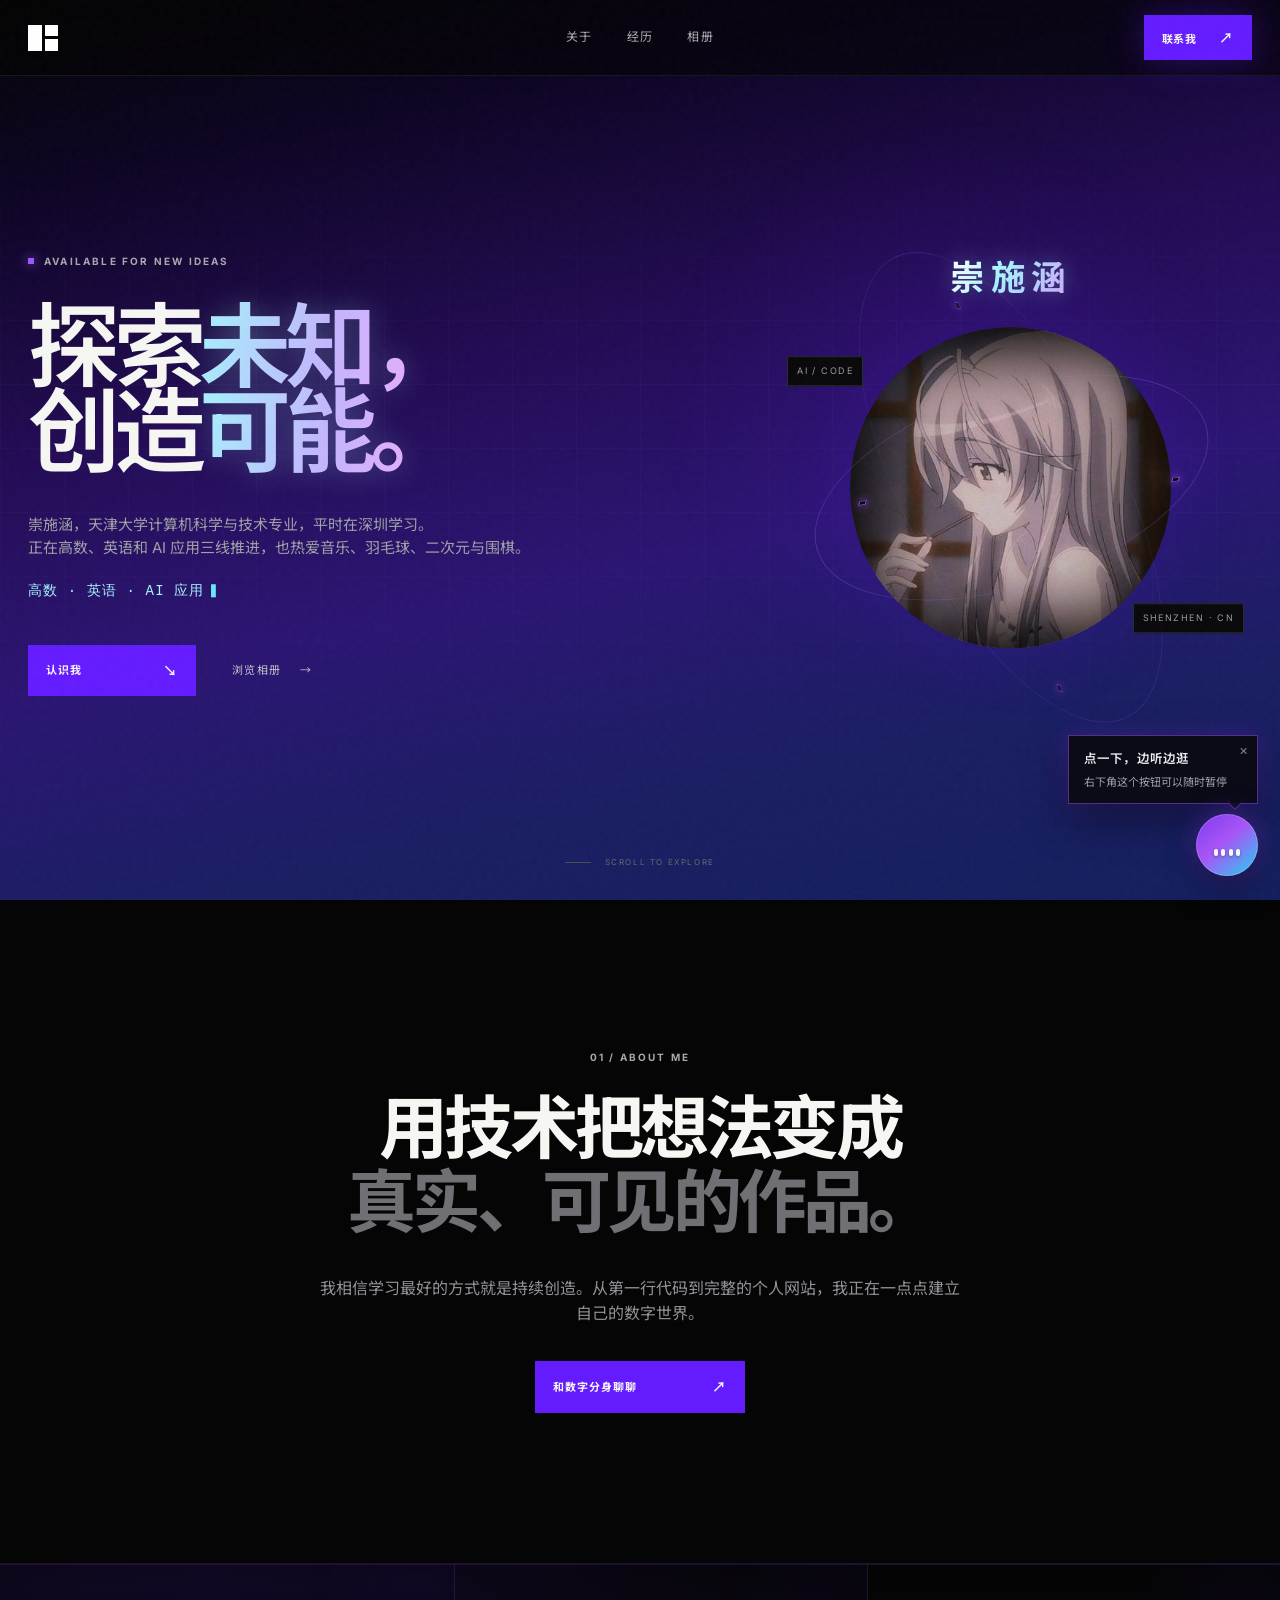
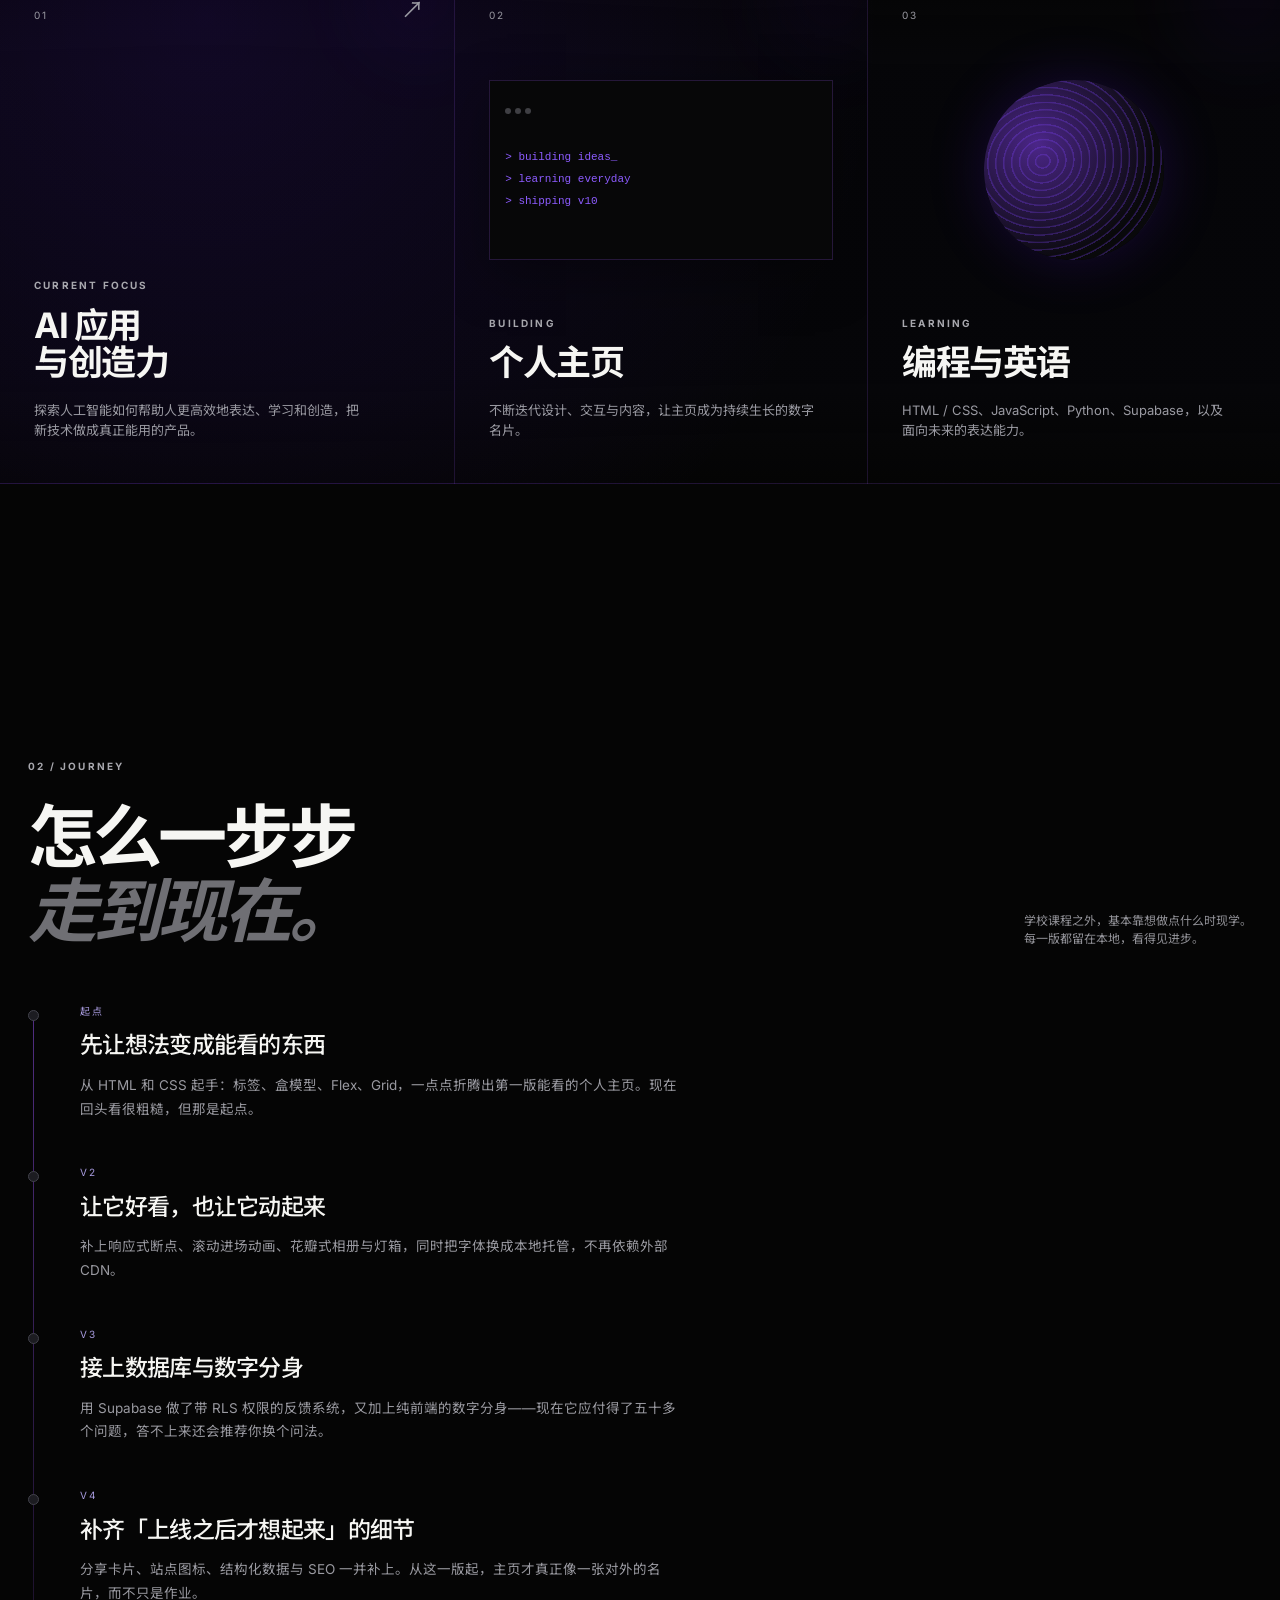
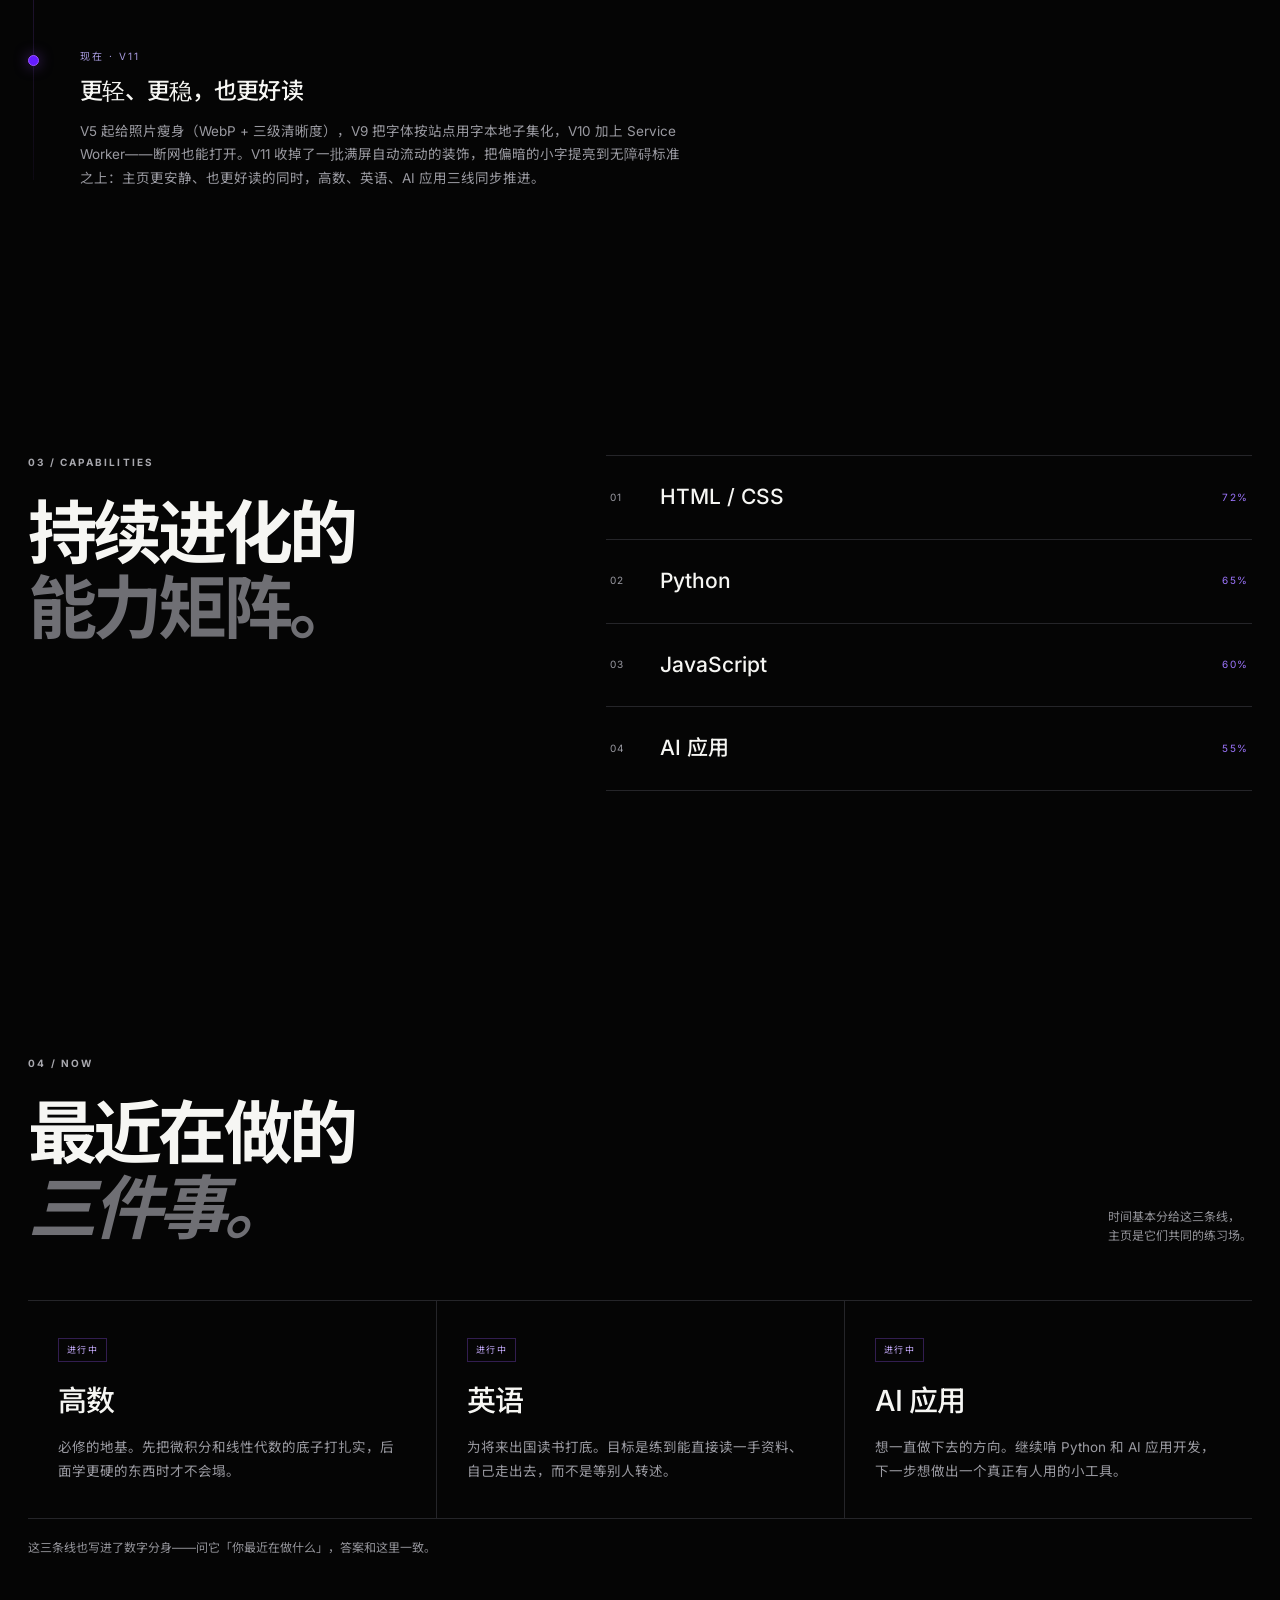
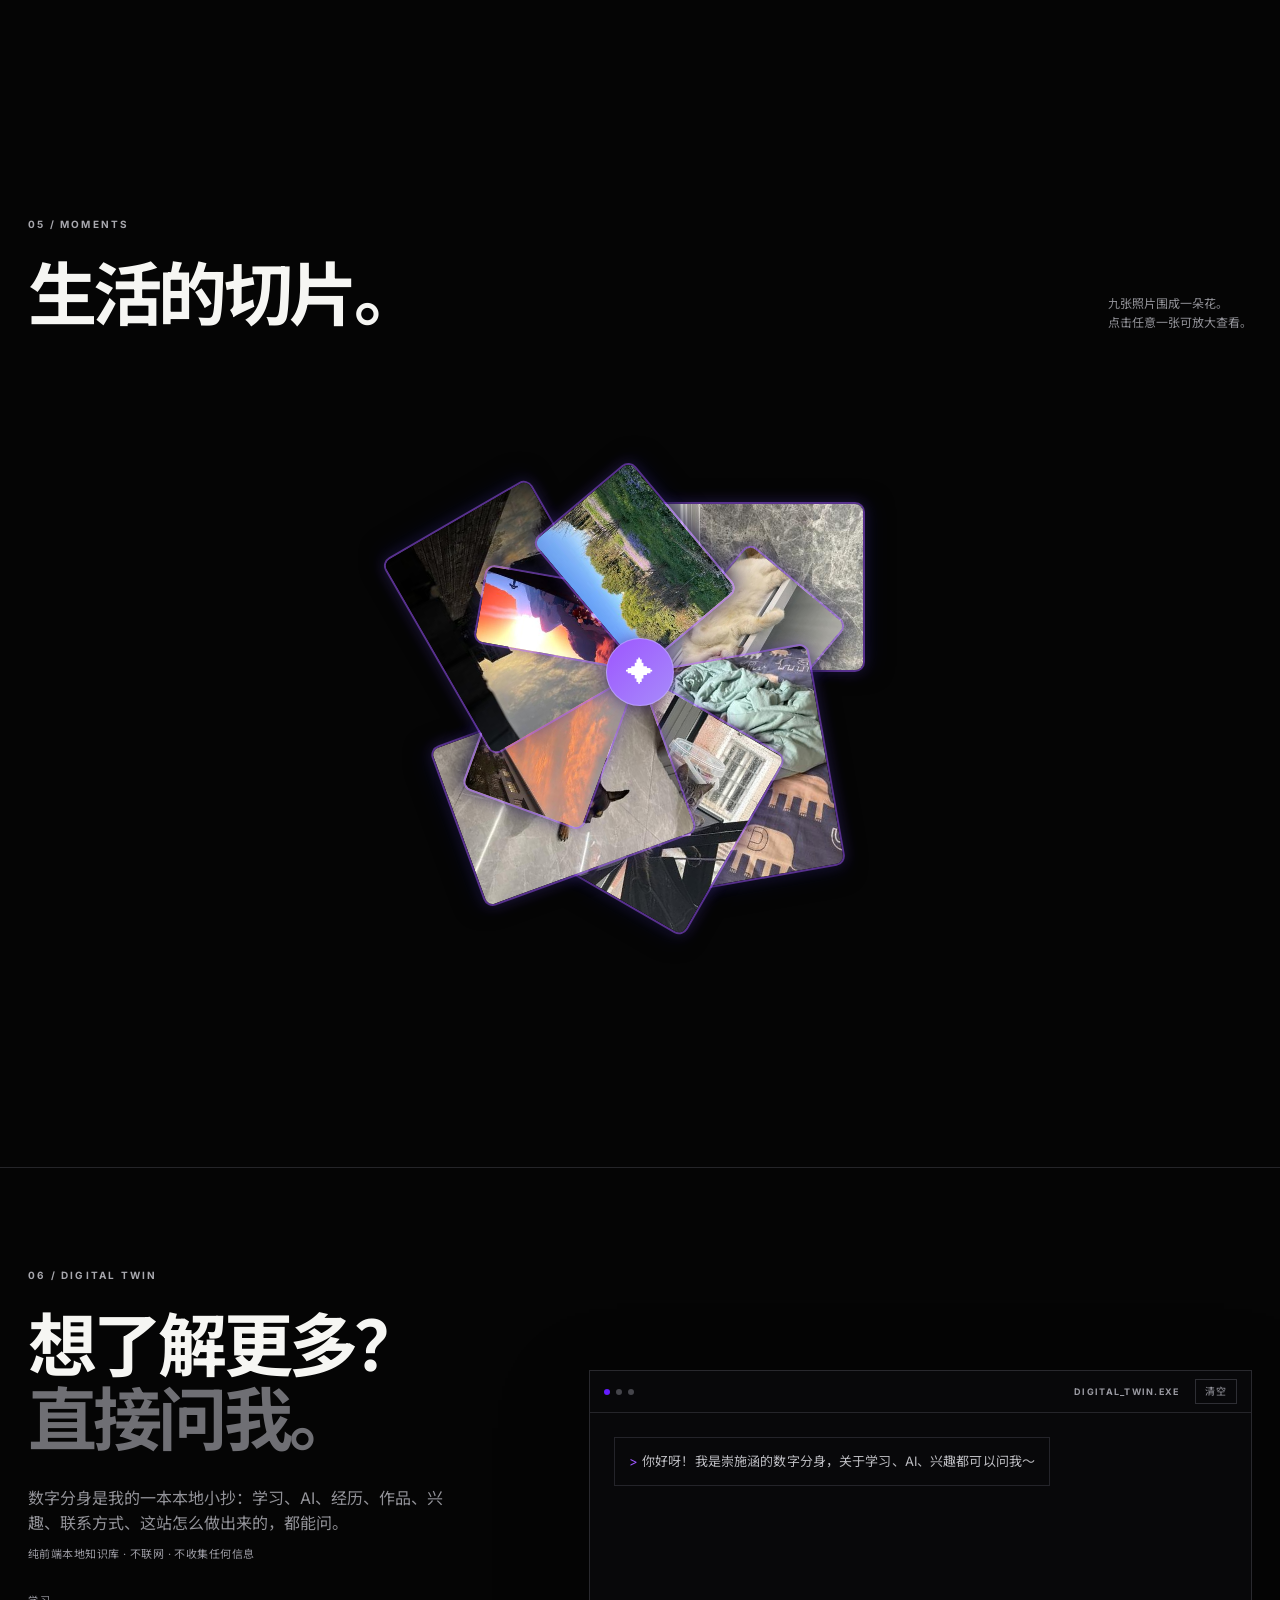
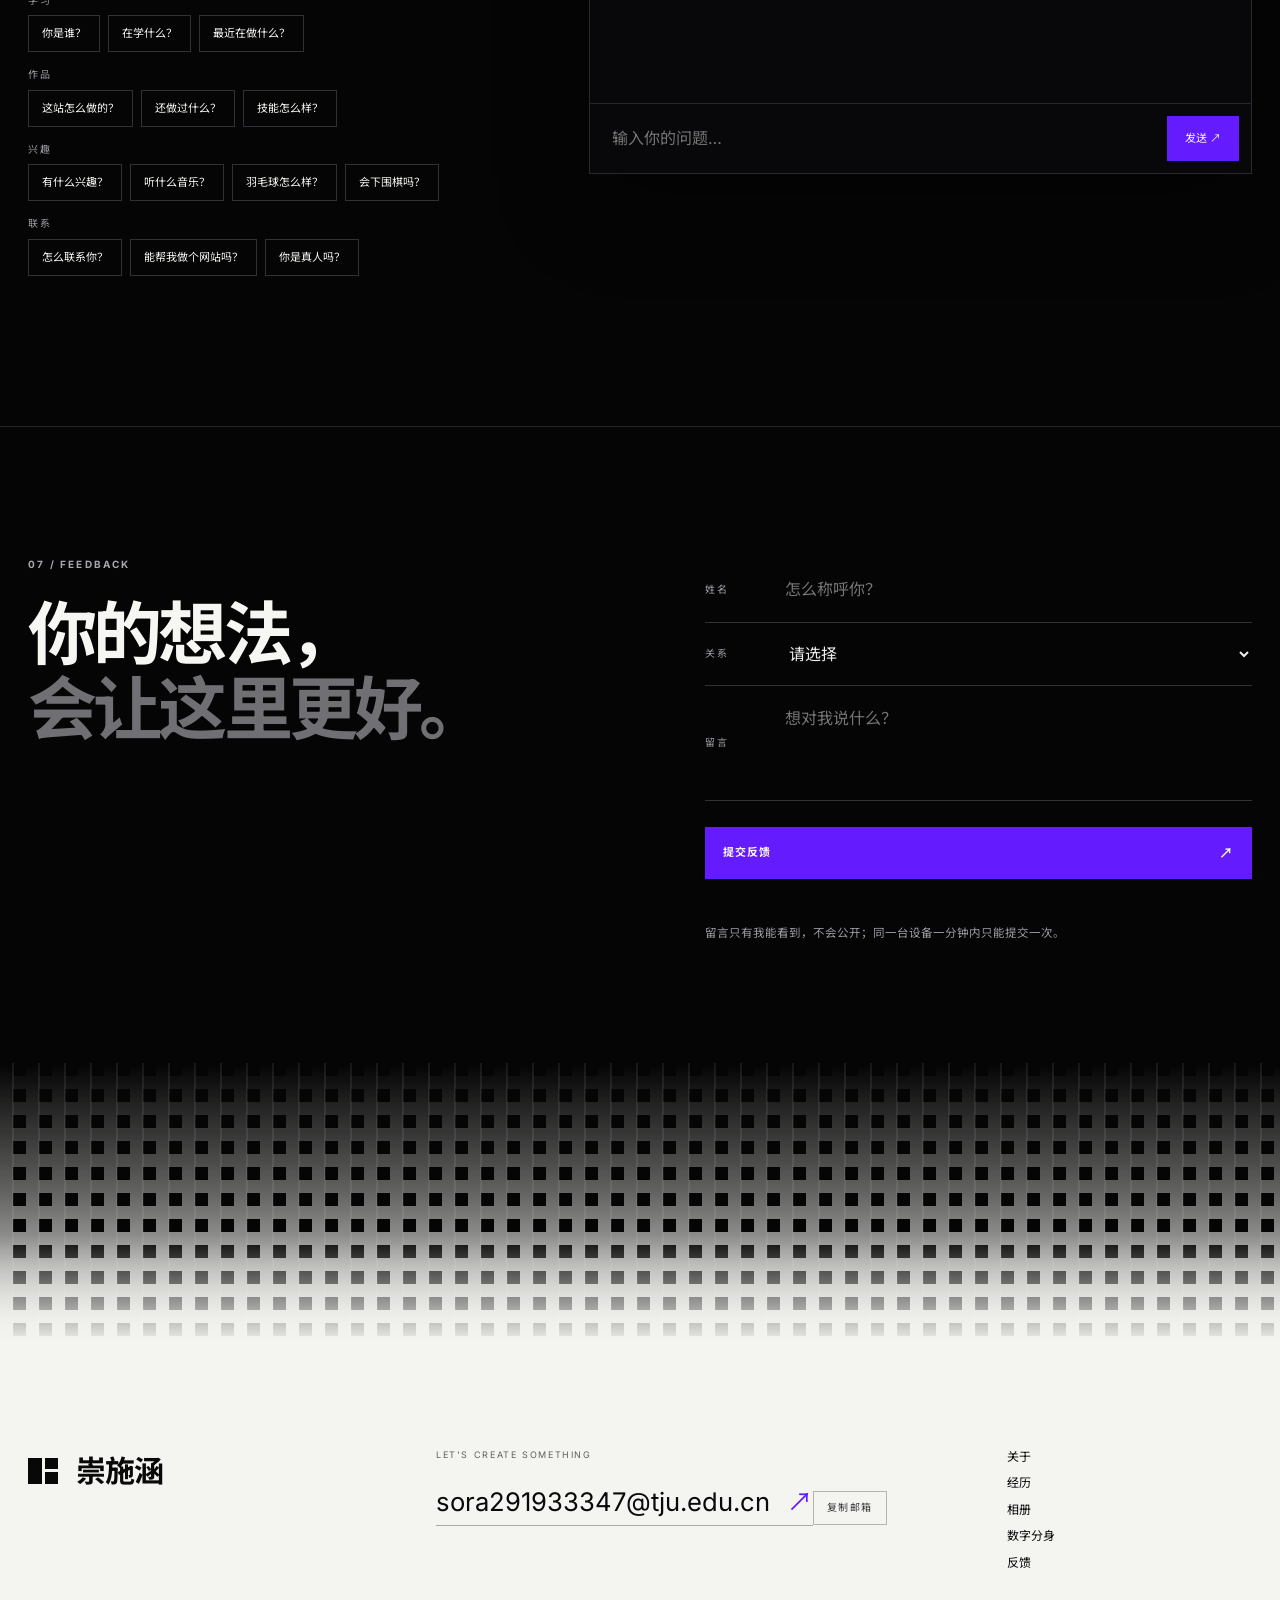
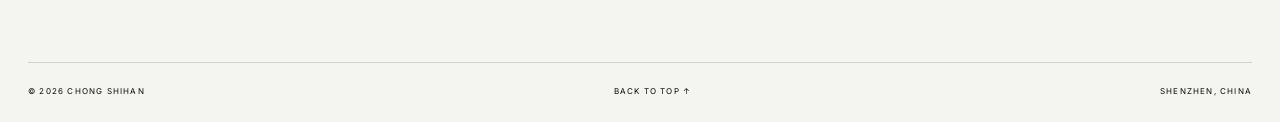
==== commit 018e1759: "V11: shoulian shijue texiao, xiufu yidongduan shoubing gaodu, tiliang xiaozi duibidu, bu wuzhang'ai" ====
--- a/index.html
+++ b/index.html
@@ -55,6 +55,7 @@
   </script>
 </head>
 <body>
+  <a class="skip-link" href="#main">跳到主要内容</a>
   <header class="topbar">
     <a class="brand" href="#home" aria-label="返回首页"><span></span><span></span><span></span></a>
     <nav class="desktop-nav" aria-label="主导航">
@@ -65,7 +66,7 @@
     <a class="contact-button" href="#contact">联系我 <b>↗</b></a>
   </header>
 
-  <main>
+  <main id="main">
     <section class="hero" id="home">
       <div class="hero-noise"></div>
       <div class="hero-copy">
@@ -108,7 +109,7 @@
       </article>
       <article class="feature-card">
         <span class="card-index">02</span>
-        <div class="terminal-art" aria-hidden="true"><i></i><i></i><i></i><code>&gt; building ideas_<br />&gt; learning everyday<br />&gt; shipping v4</code></div>
+          <div class="terminal-art" aria-hidden="true"><i></i><i></i><i></i><code>&gt; building ideas_<br />&gt; learning everyday<br />&gt; shipping v10</code></div>
         <div>
           <p class="mini-label">BUILDING</p>
           <h3>个人主页</h3>
@@ -154,11 +155,17 @@
           <h3>接上数据库与数字分身</h3>
           <p>用 Supabase 做了带 RLS 权限的反馈系统，又加上纯前端的数字分身——现在它应付得了五十多个问题，答不上来还会推荐你换个问法。</p>
         </li>
+        <li class="tl-item">
+          <span class="tl-dot" aria-hidden="true"></span>
+          <p class="tl-stage">V4</p>
+          <h3>补齐「上线之后才想起来」的细节</h3>
+          <p>分享卡片、站点图标、结构化数据与 SEO 一并补上。从这一版起，主页才真正像一张对外的名片，而不只是作业。</p>
+        </li>
         <li class="tl-item is-now">
           <span class="tl-dot" aria-hidden="true"></span>
-          <p class="tl-stage">现在 · V4</p>
-          <h3>高数、英语、AI 应用三线推进</h3>
-          <p>一边补基础，一边把主页继续做深：这版顺手补齐了分享卡片、站点图标和 SEO 这些「上线之后才想起来」的细节。</p>
+          <p class="tl-stage">现在 · V11</p>
+          <h3>更轻、更稳，也更好读</h3>
+          <p>V5 起给照片瘦身（WebP + 三级清晰度），V9 把字体按站点用字本地子集化，V10 加上 Service Worker——断网也能打开。V11 收掉了一批满屏自动流动的装饰，把偏暗的小字提亮到无障碍标准之上：主页更安静、也更好读的同时，高数、英语、AI 应用三线同步推进。</p>
         </li>
       </ol>
     </section>
@@ -219,10 +226,10 @@
           <figure class="petal" style="--r: -10deg"><img src="[data-uri]" data-hi="assets/gallery/preview-03.jpg" data-view="assets/gallery/view-03.jpg" data-full="assets/gallery/gallery-03.jpg" alt="相册照片 3" width="375" height="500" decoding="async" /></figure>
           <figure class="petal" style="--r: 30deg"><img src="[data-uri]" data-hi="assets/gallery/preview-04.jpg" data-view="assets/gallery/view-04.jpg" data-full="assets/gallery/gallery-04.jpg" alt="相册照片 4" width="405" height="500" decoding="async" /></figure>
           <figure class="petal" style="--r: 70deg"><img src="[data-uri]" data-hi="assets/gallery/preview-05.jpg" data-view="assets/gallery/view-05.jpg" data-full="assets/gallery/gallery-05.jpg" alt="相册照片 5" width="375" height="500" decoding="async" /></figure>
-          <figure class="petal" style="--r: 110deg"><img src="[data-uri]" data-hi="assets/gallery/preview-06.jpg" data-view="assets/gallery/view-06.jpg" data-full="assets/gallery/gallery-06.png" alt="相册照片 6" width="500" height="375" decoding="async" /></figure>
-          <figure class="petal" style="--r: 150deg"><img src="[data-uri]" data-hi="assets/gallery/preview-07.jpg" data-view="assets/gallery/view-07.jpg" data-full="assets/gallery/gallery-07.png" alt="相册照片 7" width="375" height="500" decoding="async" /></figure>
-          <figure class="petal" style="--r: 190deg"><img src="[data-uri]" data-hi="assets/gallery/preview-08.jpg" data-view="assets/gallery/view-08.jpg" data-full="assets/gallery/gallery-08.png" alt="相册照片 8" width="500" height="231" decoding="async" /></figure>
-          <figure class="petal" style="--r: 230deg"><img src="[data-uri]" data-hi="assets/gallery/preview-09.jpg" data-view="assets/gallery/view-09.jpg" data-full="assets/gallery/gallery-09.png" alt="相册照片 9" width="500" height="375" decoding="async" /></figure>
+          <figure class="petal" style="--r: 110deg"><img src="[data-uri]" data-hi="assets/gallery/preview-06.jpg" data-view="assets/gallery/view-06.jpg" data-full="assets/gallery/gallery-06.jpg" alt="相册照片 6" width="500" height="375" decoding="async" /></figure>
+          <figure class="petal" style="--r: 150deg"><img src="[data-uri]" data-hi="assets/gallery/preview-07.jpg" data-view="assets/gallery/view-07.jpg" data-full="assets/gallery/gallery-07.jpg" alt="相册照片 7" width="375" height="500" decoding="async" /></figure>
+          <figure class="petal" style="--r: 190deg"><img src="[data-uri]" data-hi="assets/gallery/preview-08.jpg" data-view="assets/gallery/view-08.jpg" data-full="assets/gallery/gallery-08.jpg" alt="相册照片 8" width="500" height="231" decoding="async" /></figure>
+          <figure class="petal" style="--r: 230deg"><img src="[data-uri]" data-hi="assets/gallery/preview-09.jpg" data-view="assets/gallery/view-09.jpg" data-full="assets/gallery/gallery-09.jpg" alt="相册照片 9" width="500" height="375" decoding="async" /></figure>
         </div>
       </div>
     </section>
--- a/assets/style.css
+++ b/assets/style.css
@@ -23,14 +23,14 @@
 footer{position:relative;z-index:21;background:var(--white);color:#090909;padding:50px max(28px,calc((100vw - var(--max))/2)) 25px}.footer-main{min-height:230px;border-bottom:1px solid #d0d0cd;display:grid;grid-template-columns:1fr 1.4fr .6fr;align-items:start;padding-top:15px}.footer-brand{display:flex;align-items:center;gap:18px}.footer-logo i{background:#080808}.footer-brand strong{font-size:30px;letter-spacing:-.04em}.footer-cta p{font-size:9px;letter-spacing:.18em;color:#777;margin-bottom:15px}.footer-cta a{font-size:clamp(18px,2vw,28px);border-bottom:1px solid #aaa;padding-bottom:8px}.footer-cta span{color:var(--purple);margin-left:10px}footer nav{display:flex;flex-direction:column;gap:8px;font-size:12px}.footer-bottom{padding-top:22px;display:flex;justify-content:space-between;align-items:center}.footer-bottom small,.footer-bottom button{font-size:8px;letter-spacing:.15em}.footer-bottom button{border:0;background:none;cursor:pointer}
 .lightbox{position:fixed;inset:0;background:rgba(3,3,6,.94);backdrop-filter:blur(6px);z-index:100;display:none;align-items:center;justify-content:center;padding:5vw;cursor:zoom-out}.lightbox.is-open{display:flex}.lightbox img{max-width:88vw;max-height:84vh;object-fit:contain;border-radius:12px;border:1px solid rgba(255,255,255,.14);box-shadow:0 24px 80px rgba(0,0,0,.7)}.lightbox button{position:absolute;background:rgba(255,255,255,.06);border:1px solid rgba(255,255,255,.22);color:#fff;width:44px;height:44px;border-radius:50%;cursor:pointer;font-size:17px;line-height:1;display:flex;align-items:center;justify-content:center;transition:.2s}.lightbox button:hover{background:var(--purple);border-color:transparent}.lightbox .lb-close{right:26px;top:22px}.lightbox .lb-prev{left:26px;top:50%;transform:translateY(-50%)}.lightbox .lb-next{right:26px;top:50%;transform:translateY(-50%)}.lightbox .lb-count{position:absolute;left:50%;bottom:26px;transform:translateX(-50%);font-size:10px;letter-spacing:.2em;color:#b9b9c0}.lightbox button:disabled{opacity:.28;cursor:default}.lightbox button:disabled:hover{background:rgba(255,255,255,.06);border-color:rgba(255,255,255,.22)}
 .reveal{opacity:0;transform:translateY(28px);transition:opacity .75s ease,transform .75s ease}.reveal.is-visible{opacity:1;transform:none}
-@media(max-width:900px){.desktop-nav{display:none}.topbar{grid-template-columns:1fr 1fr}.hero{min-height:900px;align-items:flex-start;padding-top:145px}.hero-copy{width:100%}.hero-portrait{width:400px;height:400px;right:-80px;top:auto;bottom:60px;transform:none}.portrait-frame{opacity:.65}.hero-intro{max-width:390px}.feature-grid{grid-template-columns:1fr}.feature-card{min-height:410px;padding:34px 18px}.feature-card+.feature-card{border-left:0;border-top:1px solid rgba(157,86,255,.16)}.skills-section,.chat-section,.feedback-section{grid-template-columns:1fr;gap:55px}.flower{width:min(100%,440px)}.footer-main{grid-template-columns:1fr 1fr;gap:50px}.footer-main nav{display:none}}
-@media(max-width:600px){.topbar{height:66px;padding:0 18px}.contact-button{padding:10px 12px}.hero{min-height:780px;padding:120px 18px 80px}.hero-copy h1{font-size:54px}.hero-intro{font-size:13px}.hero-actions{gap:18px;align-items:flex-start;flex-direction:column}.hero-portrait{width:330px;height:330px;right:-105px;bottom:70px}.floating-label{display:none}.statement,.skills-section,.gallery-section,.chat-section,.feedback-section{padding-left:18px;padding-right:18px}.statement{padding-top:110px;padding-bottom:110px}.statement h2,.skills-heading h2,.section-head h2,.chat-copy h2,.feedback-section h2{font-size:39px}.feature-grid{margin-bottom:90px}.skills-section,.gallery-section,.chat-section,.feedback-section{padding-top:90px;padding-bottom:90px}.section-head{display:block}.section-head>p{margin-top:20px}.flower{width:100%}.chat-window{margin:0 -8px}.footer-main{display:block;min-height:250px}.footer-cta{margin-top:55px}.footer-cta a{font-size:14px;word-break:break-all}.footer-bottom small:last-child{display:none}.pixel-transition{height:210px}}
+@media(max-width:900px){.desktop-nav{display:none}.topbar{grid-template-columns:1fr 1fr}.hero{min-height:100vh;min-height:100svh;align-items:flex-start;padding-top:145px}.hero-copy{width:100%}.hero-portrait{width:400px;height:400px;right:-80px;top:auto;bottom:60px;transform:none}.portrait-frame{opacity:.65}.hero-intro{max-width:390px}.feature-grid{grid-template-columns:1fr}.feature-card{min-height:410px;padding:34px 18px}.feature-card+.feature-card{border-left:0;border-top:1px solid rgba(157,86,255,.16)}.skills-section,.chat-section,.feedback-section{grid-template-columns:1fr;gap:55px}.flower{width:min(100%,440px)}.footer-main{grid-template-columns:1fr 1fr;gap:50px}.footer-main nav{display:none}}
+@media(max-width:600px){.topbar{height:66px;padding:0 18px}.contact-button{padding:10px 12px}.hero{min-height:100vh;min-height:100svh;padding:120px 18px 80px}.hero-copy h1{font-size:54px}.hero-intro{font-size:13px}.hero-actions{gap:18px;align-items:flex-start;flex-direction:column}.hero-portrait{width:330px;height:330px;right:-105px;bottom:70px}.floating-label{display:none}.statement,.skills-section,.gallery-section,.chat-section,.feedback-section{padding-left:18px;padding-right:18px}.statement{padding-top:110px;padding-bottom:110px}.statement h2,.skills-heading h2,.section-head h2,.chat-copy h2,.feedback-section h2{font-size:39px}.feature-grid{margin-bottom:90px}.skills-section,.gallery-section,.chat-section,.feedback-section{padding-top:90px;padding-bottom:90px}.section-head{display:block}.section-head>p{margin-top:20px}.flower{width:100%}.chat-window{margin:0 -8px}.footer-main{display:block;min-height:250px}.footer-cta{margin-top:55px}.footer-cta a{font-size:14px;word-break:break-all}.footer-bottom small:last-child{display:none}.pixel-transition{height:210px}}
 @media(prefers-reduced-motion:reduce){html{scroll-behavior:auto}.reveal{opacity:1;transform:none;transition:none}.aurora-text{animation:none;background-position:50% 50%}:root{--grad-anim:none}.type-cursor{display:none}.meteor{animation:none;opacity:0}.border-beam{display:none}}
 /* ---------- 首页名字：原版炫彩 aurora 流光配色 ---------- */
 .aurora-text{display:inline-block;color:transparent;background-image:linear-gradient(120deg,#ffffff 0%,#a5f3fc 18%,#c4b5fd 38%,#f9a8d4 58%,#67e8f9 78%,#ffffff 100%);background-size:250% auto;background-position:0% 50%;background-clip:text;-webkit-background-clip:text;-webkit-text-fill-color:transparent;filter:drop-shadow(0 0 12px rgba(165,243,252,.32));animation:aurora-text-flow 5s ease-in-out infinite alternate}
 @keyframes aurora-text-flow{0%{background-position:0% 50%}100%{background-position:100% 50%}}
-/* ---------- 灰字 → 自动流动渐变（同一套 aurora 流光配色） ----------
-   把原来纯色填充的「设计性灰字」统一改成自动流动的渐变色：
+/* ---------- 流光彩字（V11 起范围已收敛到首屏 h1 span + 姓名 .aurora-text） ----------
+   V10 曾把下面这串「设计性灰字」全部改成自动流动的渐变：
      h1 span #85858a · h2 em #6f6f74 · .section-kicker/.eyebrow/
      .mini-label #a8a8ae · .card-index #66666c · .skill-row span
      #68686e · .scroll-cue #68686e · .card-arrow #777 ·
@@ -49,9 +49,16 @@
       若不进组就会变成隐形字）。
       故排除：.floating-label（自带 #09090b 底色药丸）、footer 与
       .pixel-transition 内的灰字（白底，浅色渐变会看不见）。
-   4. 首屏大标题（h1 span / h2 em）额外加一层青色柔光，与名字呼应。 */
-h1 span,h2 em,.eyebrow,.section-kicker,.mini-label,.card-index,.card-arrow,.skill-row span,.scroll-cue,.desktop-nav a,.text-link,.text-link span,.window-bar b,.form-line label{color:transparent;background-image:linear-gradient(100deg,#a5f3fc 0%,#c4b5fd 26%,#f0abfc 50%,#c4b5fd 74%,#a5f3fc 100%);background-size:200% 100%;background-position:0% 50%;background-repeat:repeat;background-clip:text;-webkit-background-clip:text;-webkit-text-fill-color:transparent;animation:var(--grad-anim)}
-h1 span,h2 em{filter:drop-shadow(0 0 14px rgba(165,243,252,.28))}
+   4. 首屏大标题（h1 span）额外加一层青色柔光，与名字呼应。
+   V11 变更：上述「统一改成流动渐变」的范围已收敛为 h1 span 一处
+   （.aurora-text 是上面单独定义的另一套）。原因：整页到处同时在流动
+   会拉平视觉层级，首屏大标题不再突出；且每个文字元素常驻
+   background-clip:text + 无限动画，中低端手机上明显掉帧，10px 级
+   小字也更难读。其余元素回到静态灰，并提亮到 WCAG AA 之上——见文件
+   末尾「V11 · 视觉收敛与可读性」一段；想整站恢复 V10，把下面这条的
+   选择器重新展开成上面那串灰字清单即可。 */
+h1 span{color:transparent;background-image:linear-gradient(100deg,#a5f3fc 0%,#c4b5fd 26%,#f0abfc 50%,#c4b5fd 74%,#a5f3fc 100%);background-size:200% 100%;background-position:0% 50%;background-repeat:repeat;background-clip:text;-webkit-background-clip:text;-webkit-text-fill-color:transparent;animation:var(--grad-anim)}
+h1 span{filter:drop-shadow(0 0 14px rgba(165,243,252,.28))}
 @keyframes gradient-text-flow{0%{background-position:0% 50%}100%{background-position:200% 50%}}
 /* 悬停改色必须用 -webkit-text-fill-color（它会覆盖 color） */
 .desktop-nav a:hover,.text-link:hover{-webkit-text-fill-color:#fff;color:#fff}
@@ -290,3 +297,51 @@
 .petal img.img-failed{min-height:96px;aspect-ratio:4/3;background:repeating-linear-gradient(135deg,rgba(157,86,255,.16) 0 10px,rgba(100,28,255,.07) 10px 20px);box-shadow:none}
 @supports not (width:1cqw){.flower{width:min(100%,570px);height:auto;aspect-ratio:1/1}.petal img{width:min(170px,38vw)}}
 .petal img:focus-visible{outline:2px solid var(--purple2);outline-offset:3px}
+
+/* ============================================================
+   V11 · 视觉收敛与可读性
+   背景：整页评估后做了三项收敛（特效收敛 / 移动端 / 可读性）。
+   约定：本节全部写在文件末尾，靠「后者优先」覆盖前面的旧值；
+        回退到 V10 只需删掉本节、并把上面「流光彩字」的选择器恢复成
+        那一串灰字清单即可。
+   ============================================================ */
+
+/* ---------- 1. 静态灰回填 ----------
+   上游「流光彩字」一节原本把下面这些元素一并改成了自动流动的渐变，
+   现收敛回静态色。颜色取 #9a9aa2 而非原来的 #66666c / #68686e /
+   #737379：这些 9–13px 小字都排在 #050505~#0d0422 的深底上，原值
+   对比度多在 3.0:1 上下（低于 WCAG AA 的 4.5:1），#9a9aa2 约 6.9:1，
+   属于「看上去仍是灰字、但看得清」的区间。 */
+h2 em{color:#6f6f74}
+.eyebrow,.section-kicker,.mini-label{color:#a8a8ae}
+.card-index,.card-arrow,.skill-row span,.window-bar b,.form-line label{color:#9a9aa2}
+.desktop-nav a{color:#adadb1}
+.text-link,.text-link span{color:#c5c5c8}
+
+/* ---------- 2. 可读性：深色底上的正文/小字抬到 AA 之上 ---------- */
+.feature-card p:not(.mini-label){color:#9a9aa2}
+.chat-note,.chat-clear,.form-note{color:#9a9aa2}
+/* 快捷提问的分组标题原来只有 9px + #67676f，是全页最难读的一处，
+   颜色提亮之外字号也加一档 */
+.quick-title{color:#9a9aa2;font-size:10px}
+/* 经历区小标题：紫字压在深紫底上，对比度刚好卡在 4.5 边缘，提亮更稳 */
+.tl-stage{color:#a99ce0}
+.bgm-hint span{color:#a0a0a8}
+
+/* ---------- 3. 自定义光标：输入密集区让位给系统光标 ----------
+   由 app.js 的 initSmoothCursor 负责增删 body.cursor-ui-off：指针进入
+   .chat-section / .feedback-section 时挂上，离开自动摘掉。这两条都必须
+   !important —— body.smooth-cursor 那组 cursor:none 的选择器特异性更高，
+   不强制覆盖的话系统光标仍然是隐藏的。 */
+body.cursor-ui-off .cursor-dot,
+body.cursor-ui-off .cursor-ring{opacity:0!important}
+body.smooth-cursor.cursor-ui-off,
+body.smooth-cursor.cursor-ui-off *{cursor:auto!important}
+
+/* ---------- 4. 跳到主要内容 + 全站键盘焦点 ----------
+   页首第一个可聚焦元素，键盘/读屏用户按 Tab 的第一落点，直接跳过顶栏导航。
+   自定义光标被隐藏时，焦点环是键盘用户唯一的定位线索，所以补一条统一的
+   :focus-visible（原来只有相册花瓣有）。 */
+.skip-link{position:absolute;left:-9999px;top:0;z-index:3000;background:var(--purple);color:#fff;padding:12px 18px;font-size:12px;font-weight:700;letter-spacing:.08em;text-transform:uppercase}
+.skip-link:focus{left:12px;top:12px}
+a:focus-visible,button:focus-visible,input:focus-visible,select:focus-visible,textarea:focus-visible,summary:focus-visible,[tabindex]:focus-visible{outline:2px solid #67e8f9;outline-offset:3px}
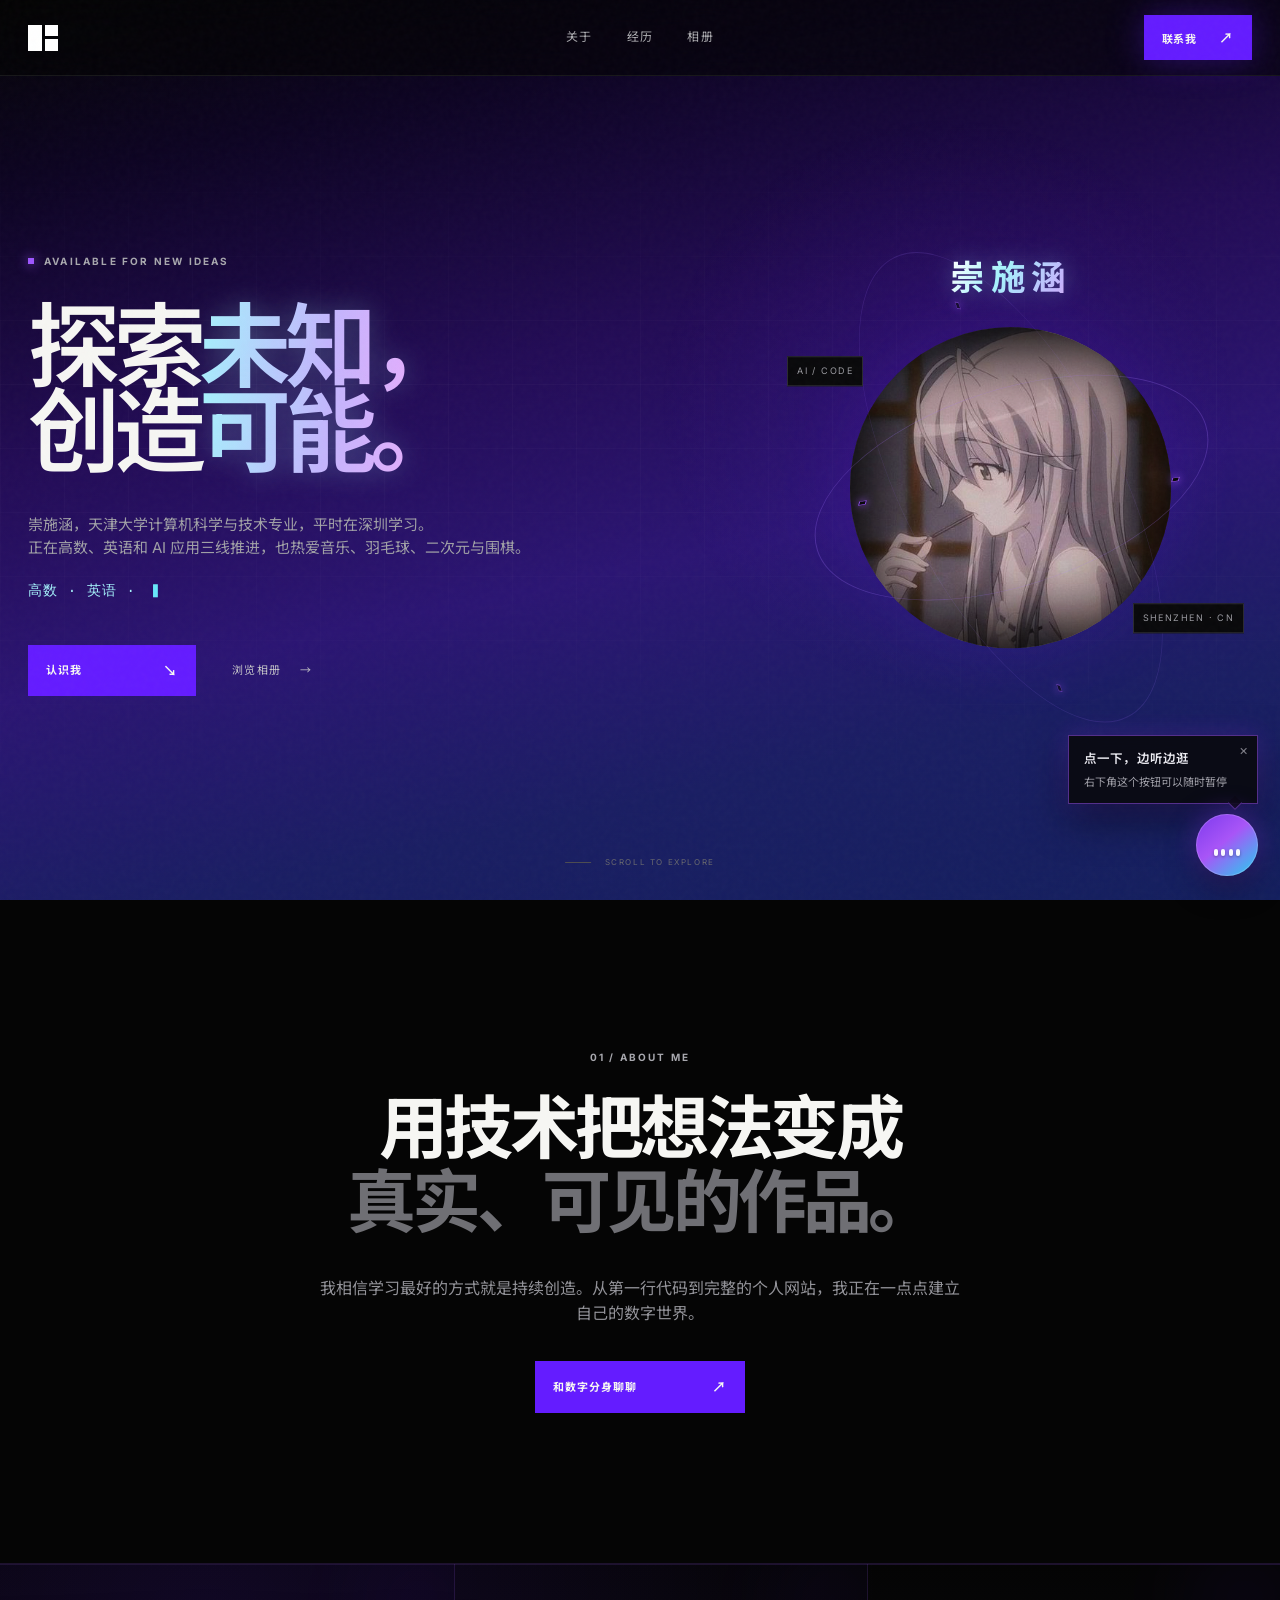
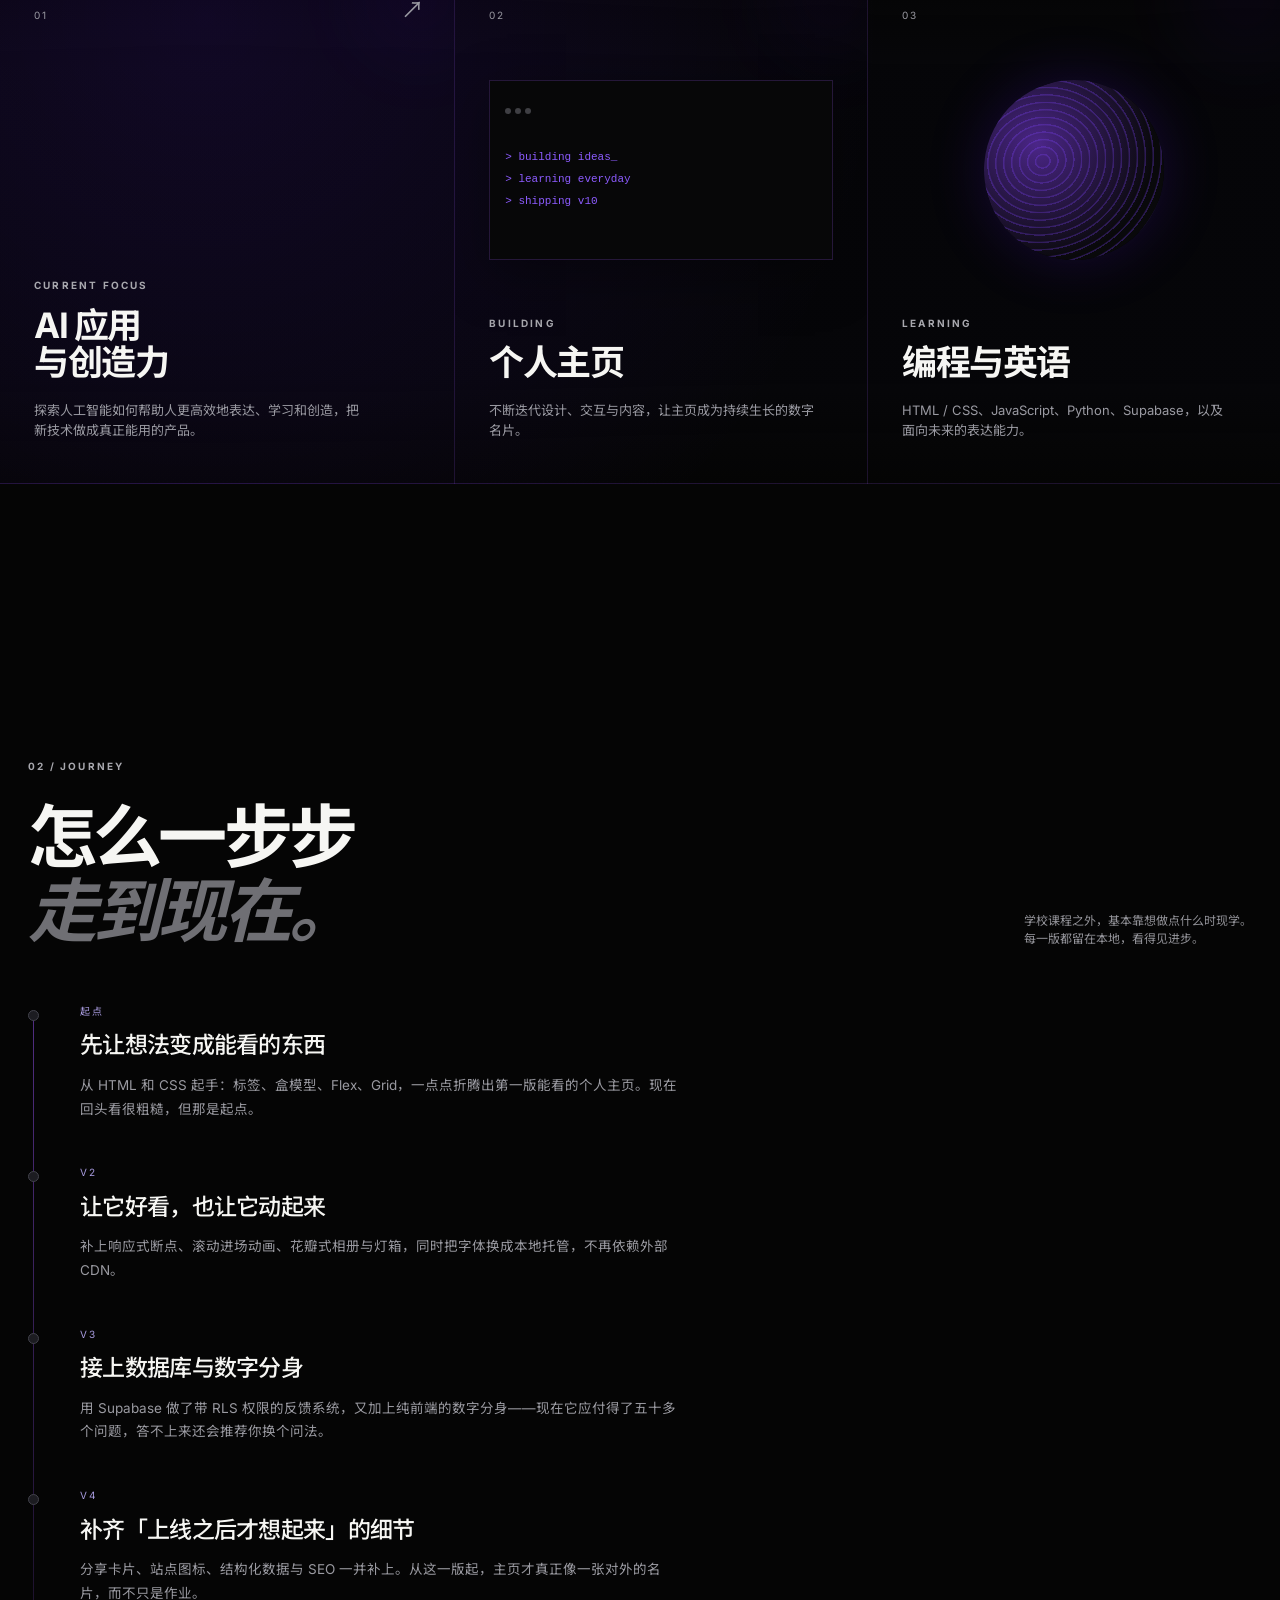
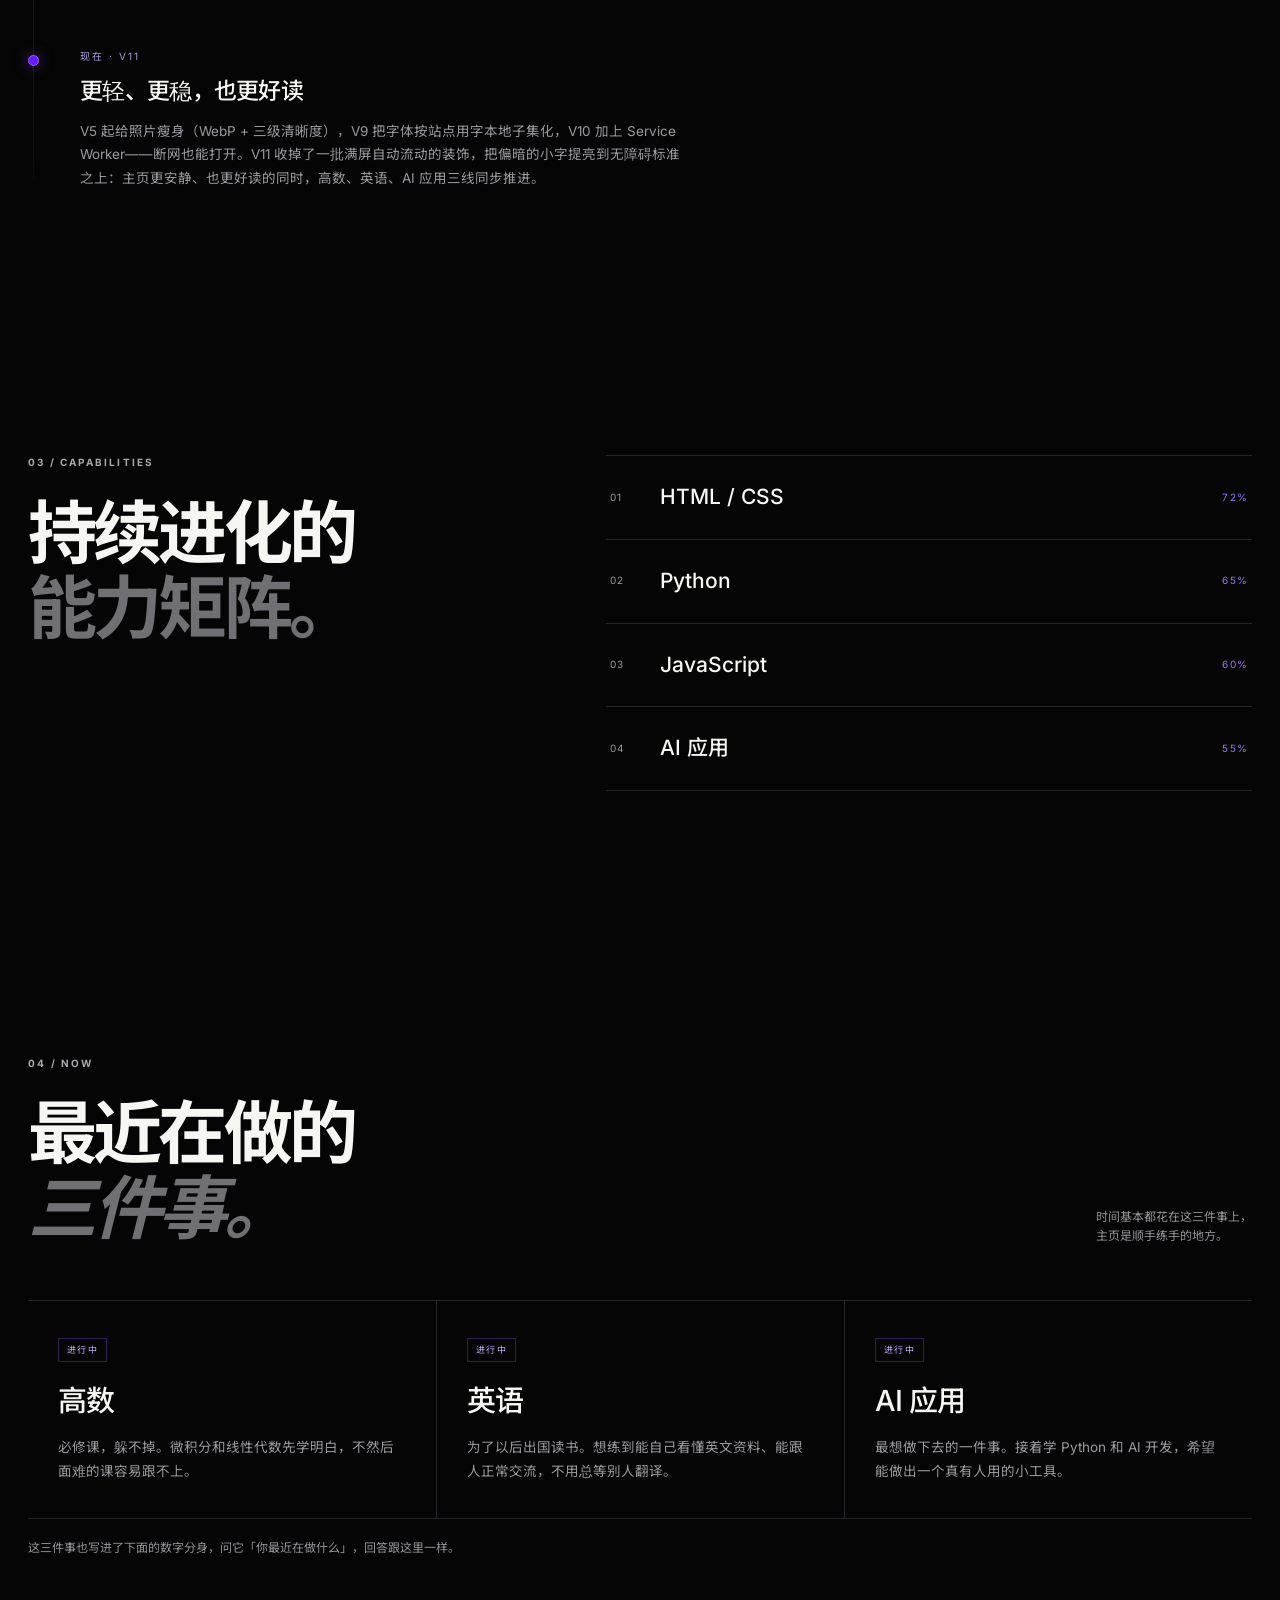
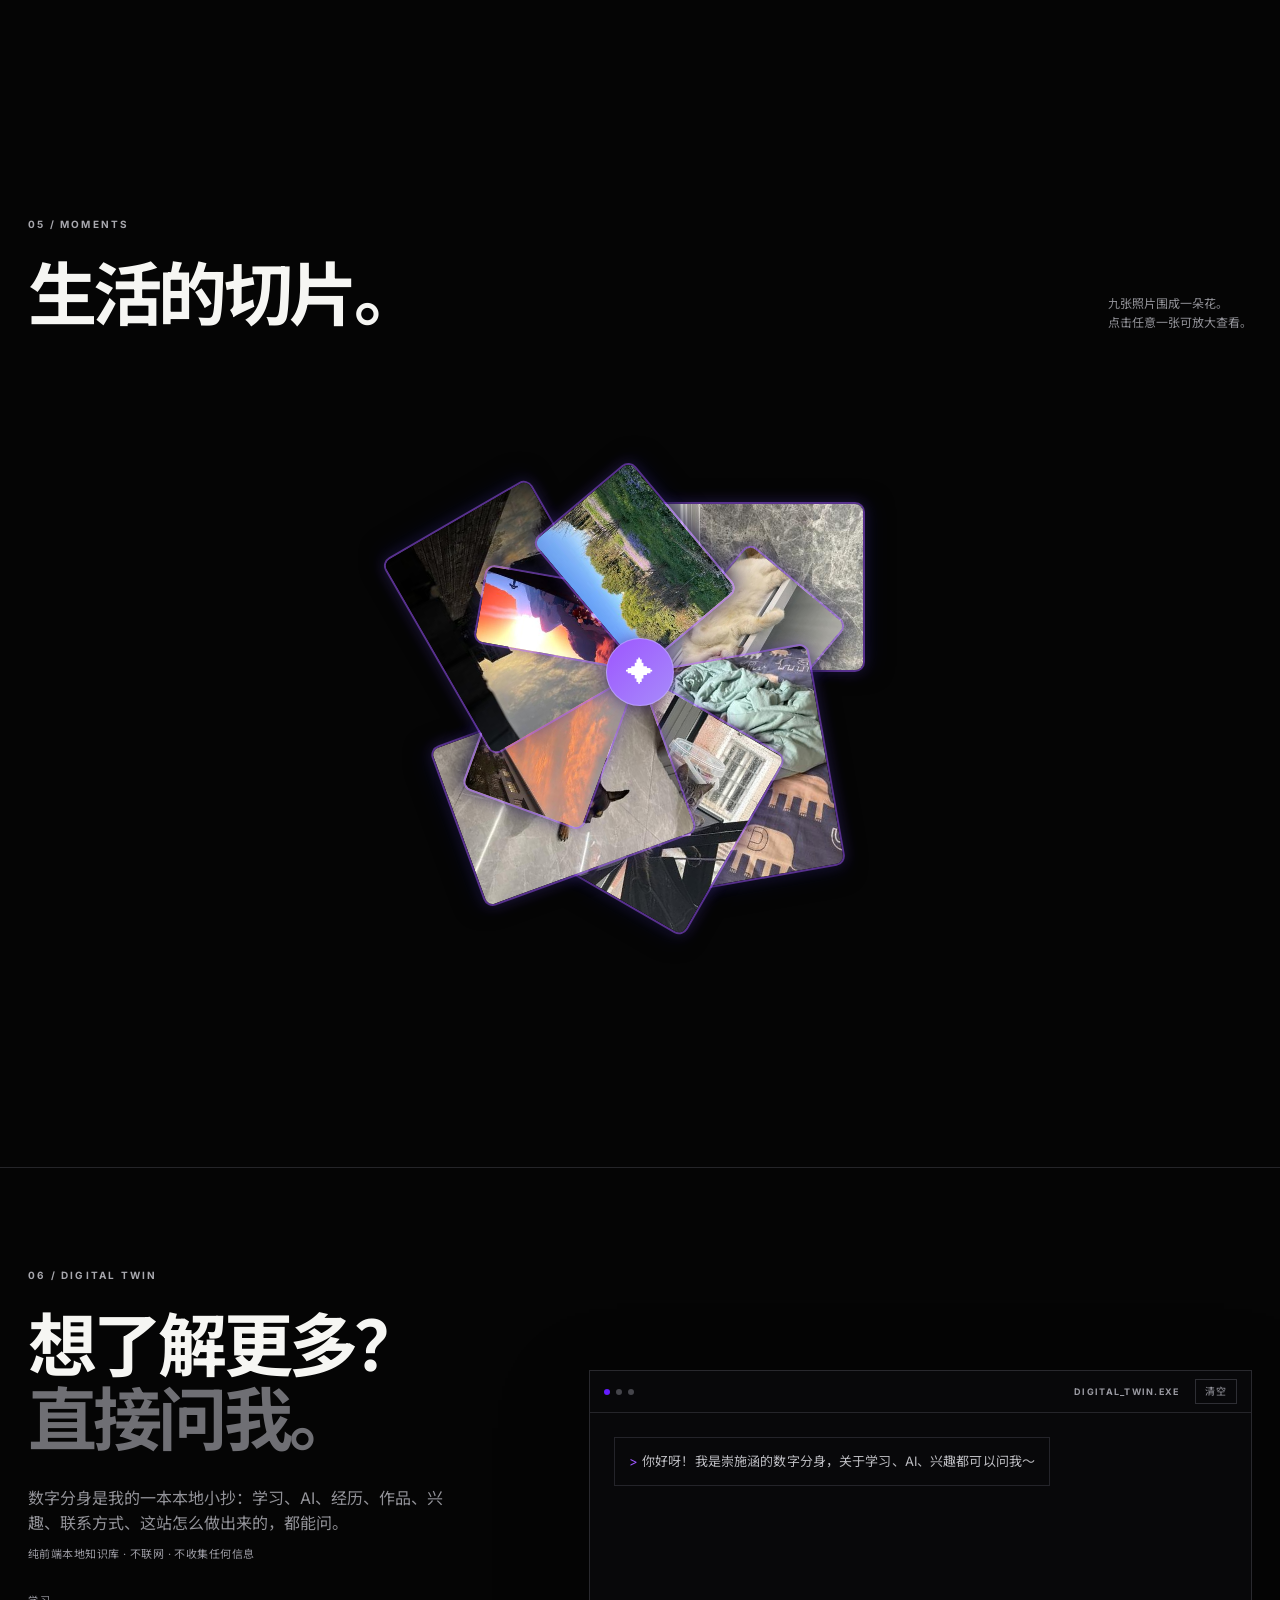
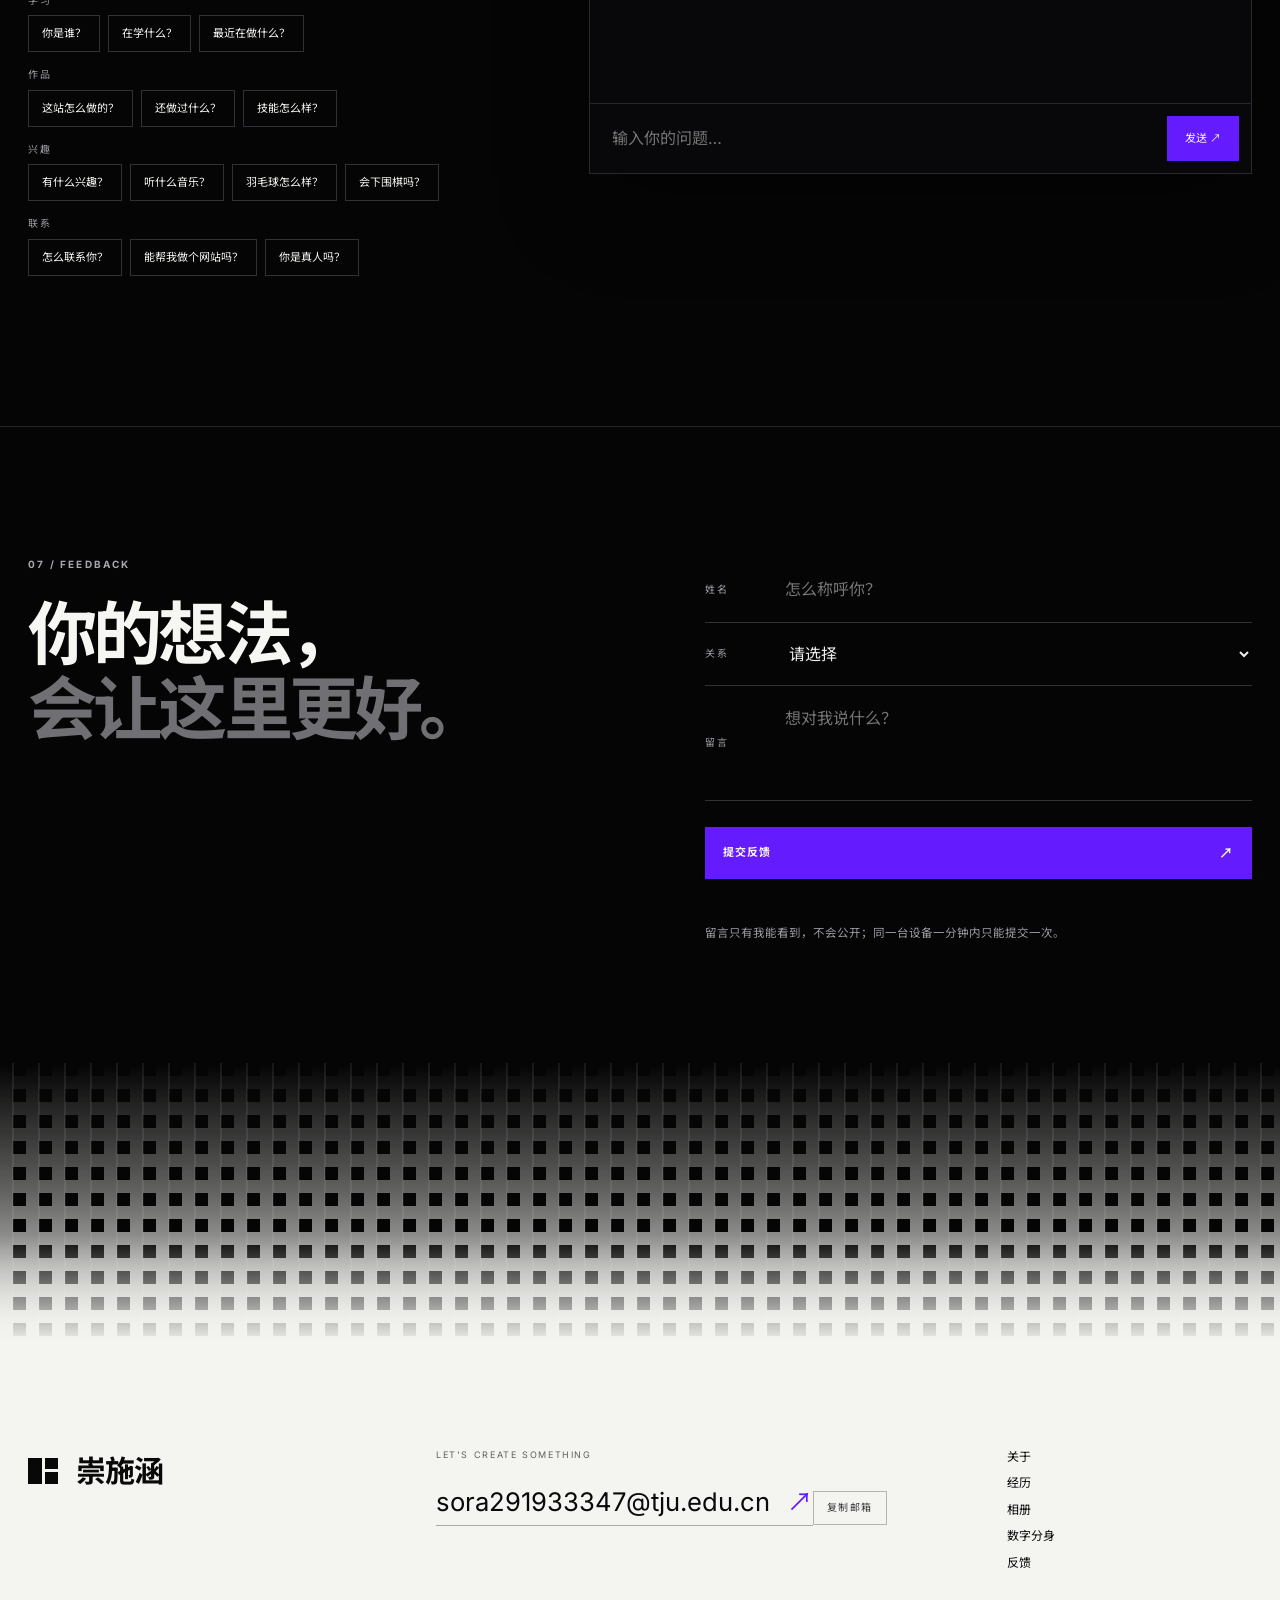
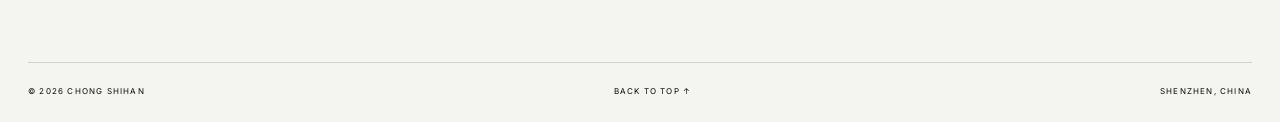
==== commit 6e64937e: "Plain wording for now section; sync digital twin answers; bump sw cache to ph-v12" ====
--- a/index.html
+++ b/index.html
@@ -191,26 +191,26 @@
     <section class="now-section" id="now">
       <div class="section-head">
         <div><p class="section-kicker">04 / NOW</p><h2>最近在做的<br /><em>三件事。</em></h2></div>
-        <p>时间基本分给这三条线，<br />主页是它们共同的练习场。</p>
+        <p>时间基本都花在这三件事上，<br />主页是顺手练手的地方。</p>
       </div>
       <div class="now-grid">
         <article class="now-card">
           <span class="now-badge">进行中</span>
           <h3>高数</h3>
-          <p>必修的地基。先把微积分和线性代数的底子打扎实，后面学更硬的东西时才不会塌。</p>
+          <p>必修课，躲不掉。微积分和线性代数先学明白，不然后面难的课容易跟不上。</p>
         </article>
         <article class="now-card">
           <span class="now-badge">进行中</span>
           <h3>英语</h3>
-          <p>为将来出国读书打底。目标是练到能直接读一手资料、自己走出去，而不是等别人转述。</p>
+          <p>为了以后出国读书。想练到能自己看懂英文资料、能跟人正常交流，不用总等别人翻译。</p>
         </article>
         <article class="now-card">
           <span class="now-badge">进行中</span>
           <h3>AI 应用</h3>
-          <p>想一直做下去的方向。继续啃 Python 和 AI 应用开发，下一步想做出一个真正有人用的小工具。</p>
+          <p>最想做下去的一件事。接着学 Python 和 AI 开发，希望能做出一个真有人用的小工具。</p>
         </article>
       </div>
-      <p class="now-foot">这三条线也写进了数字分身——问它「你最近在做什么」，答案和这里一致。</p>
+      <p class="now-foot">这三件事也写进了下面的数字分身，问它「你最近在做什么」，回答跟这里一样。</p>
     </section>
 
     <section class="gallery-section" id="gallery">
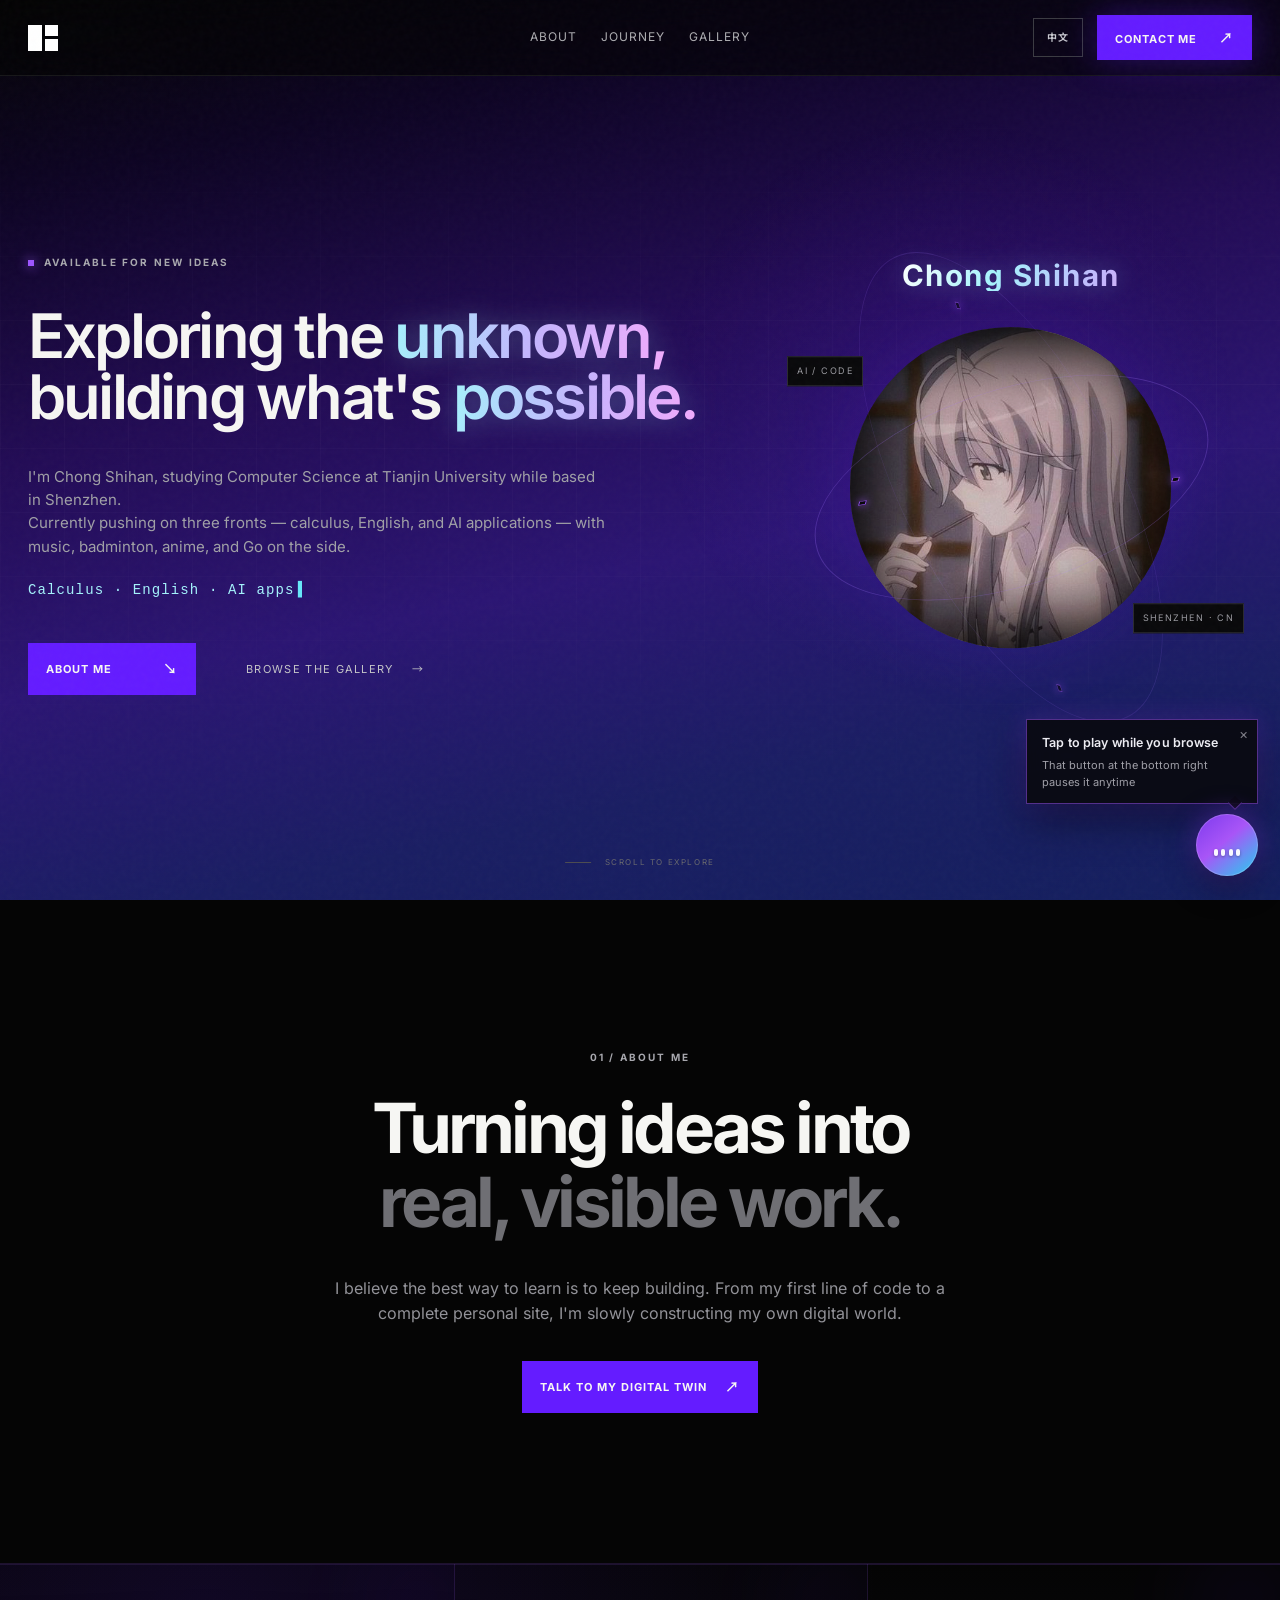
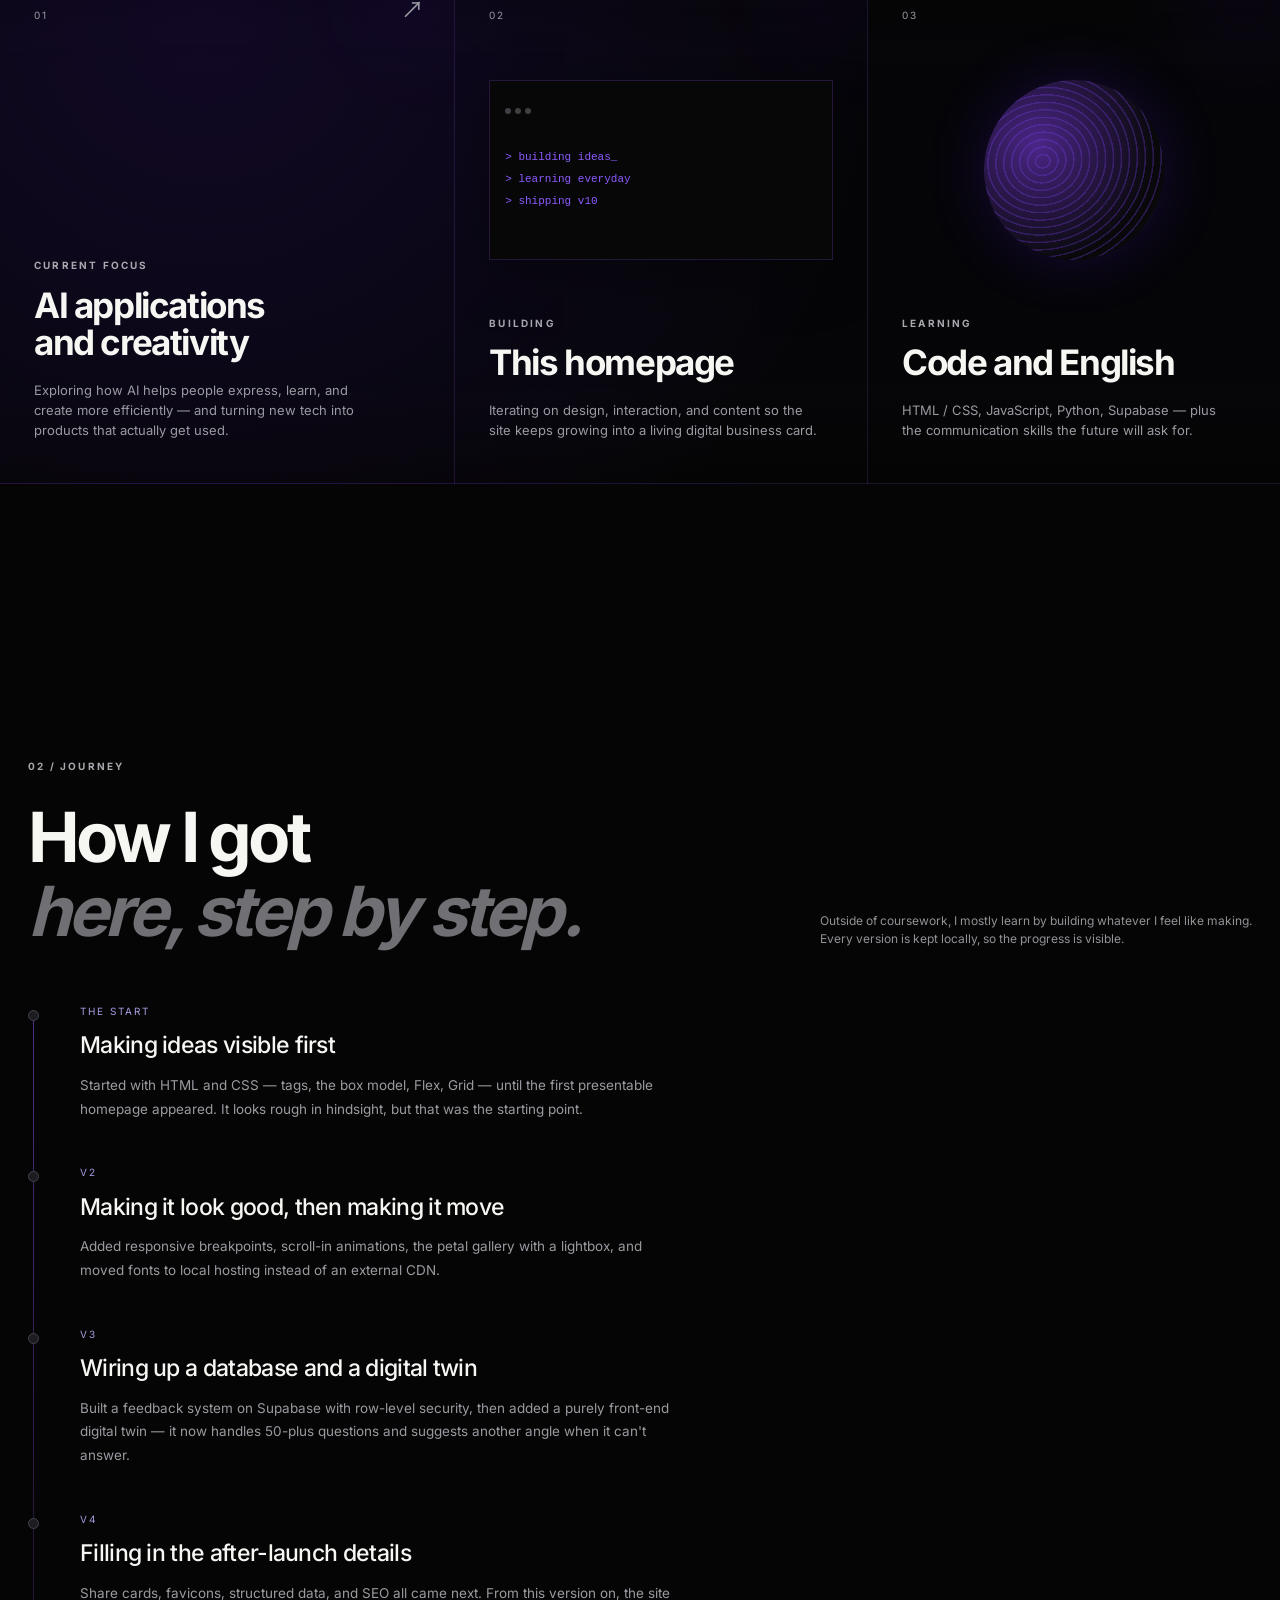
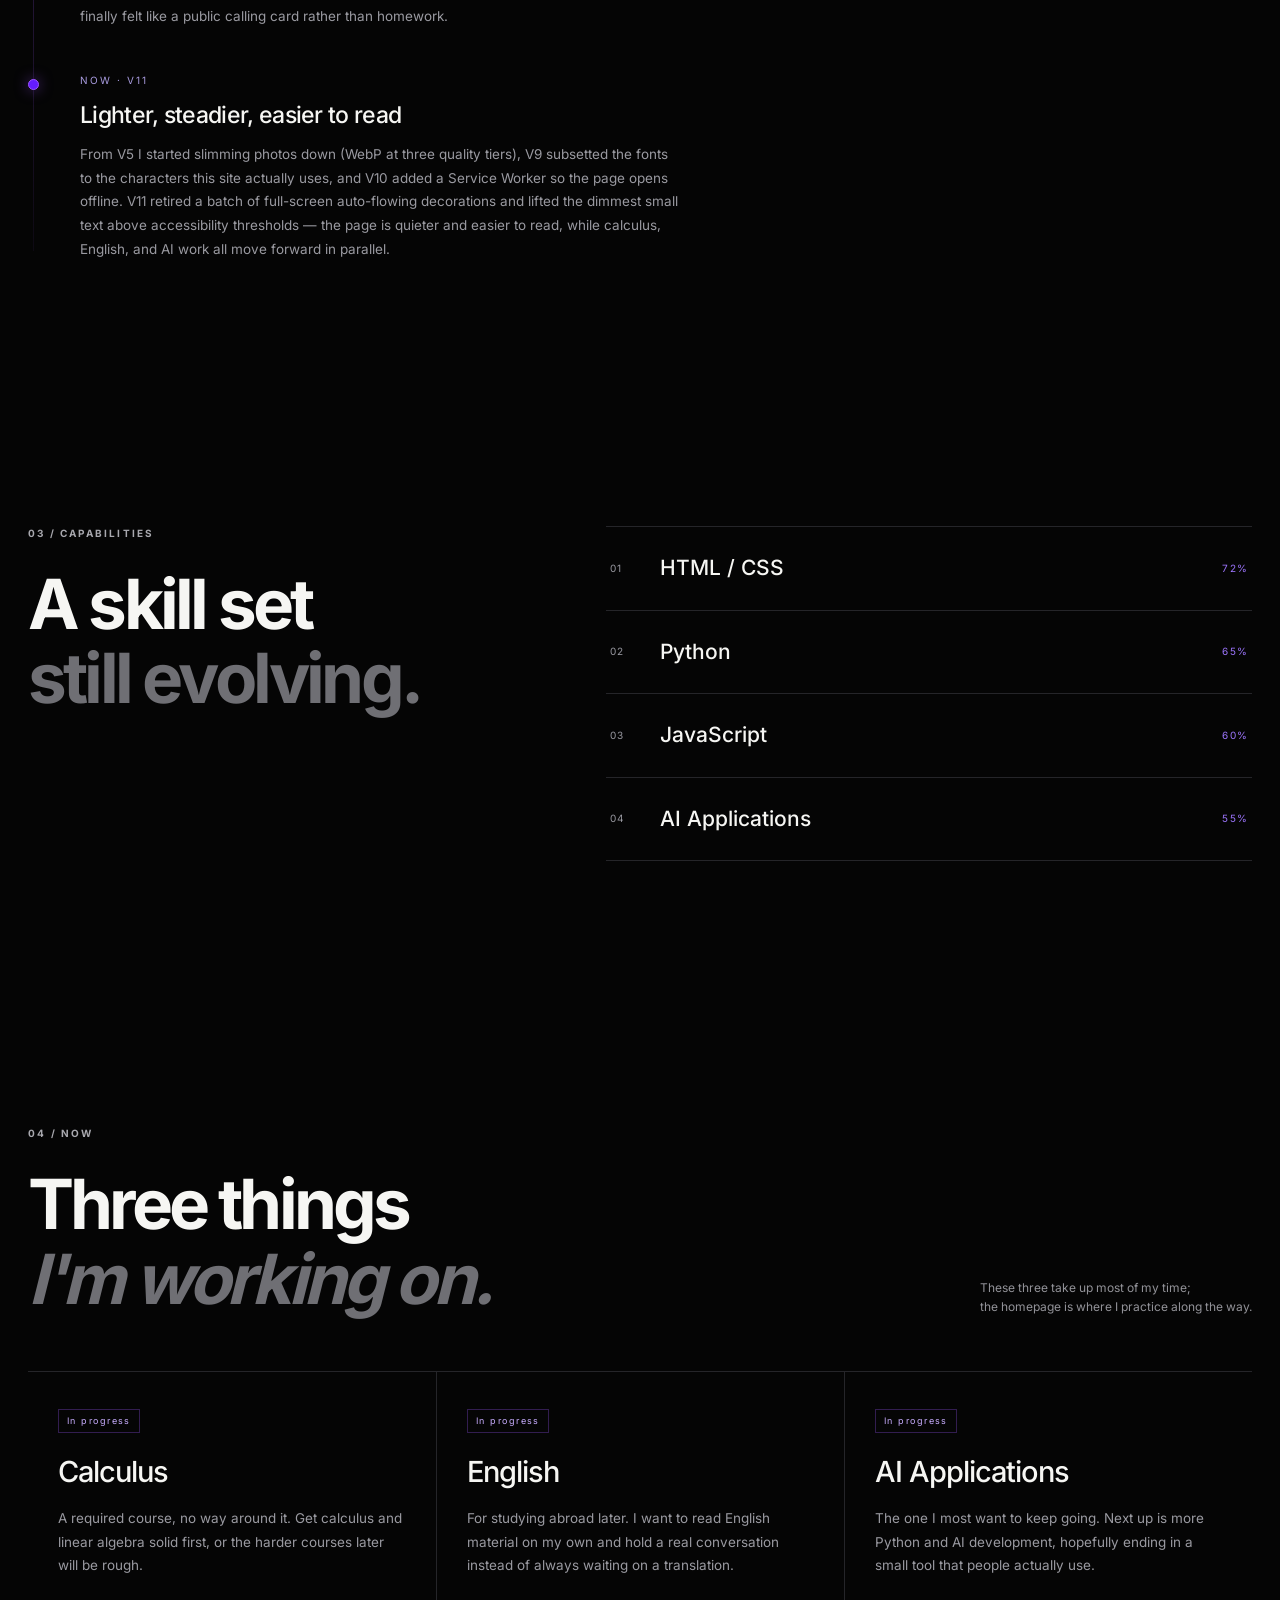
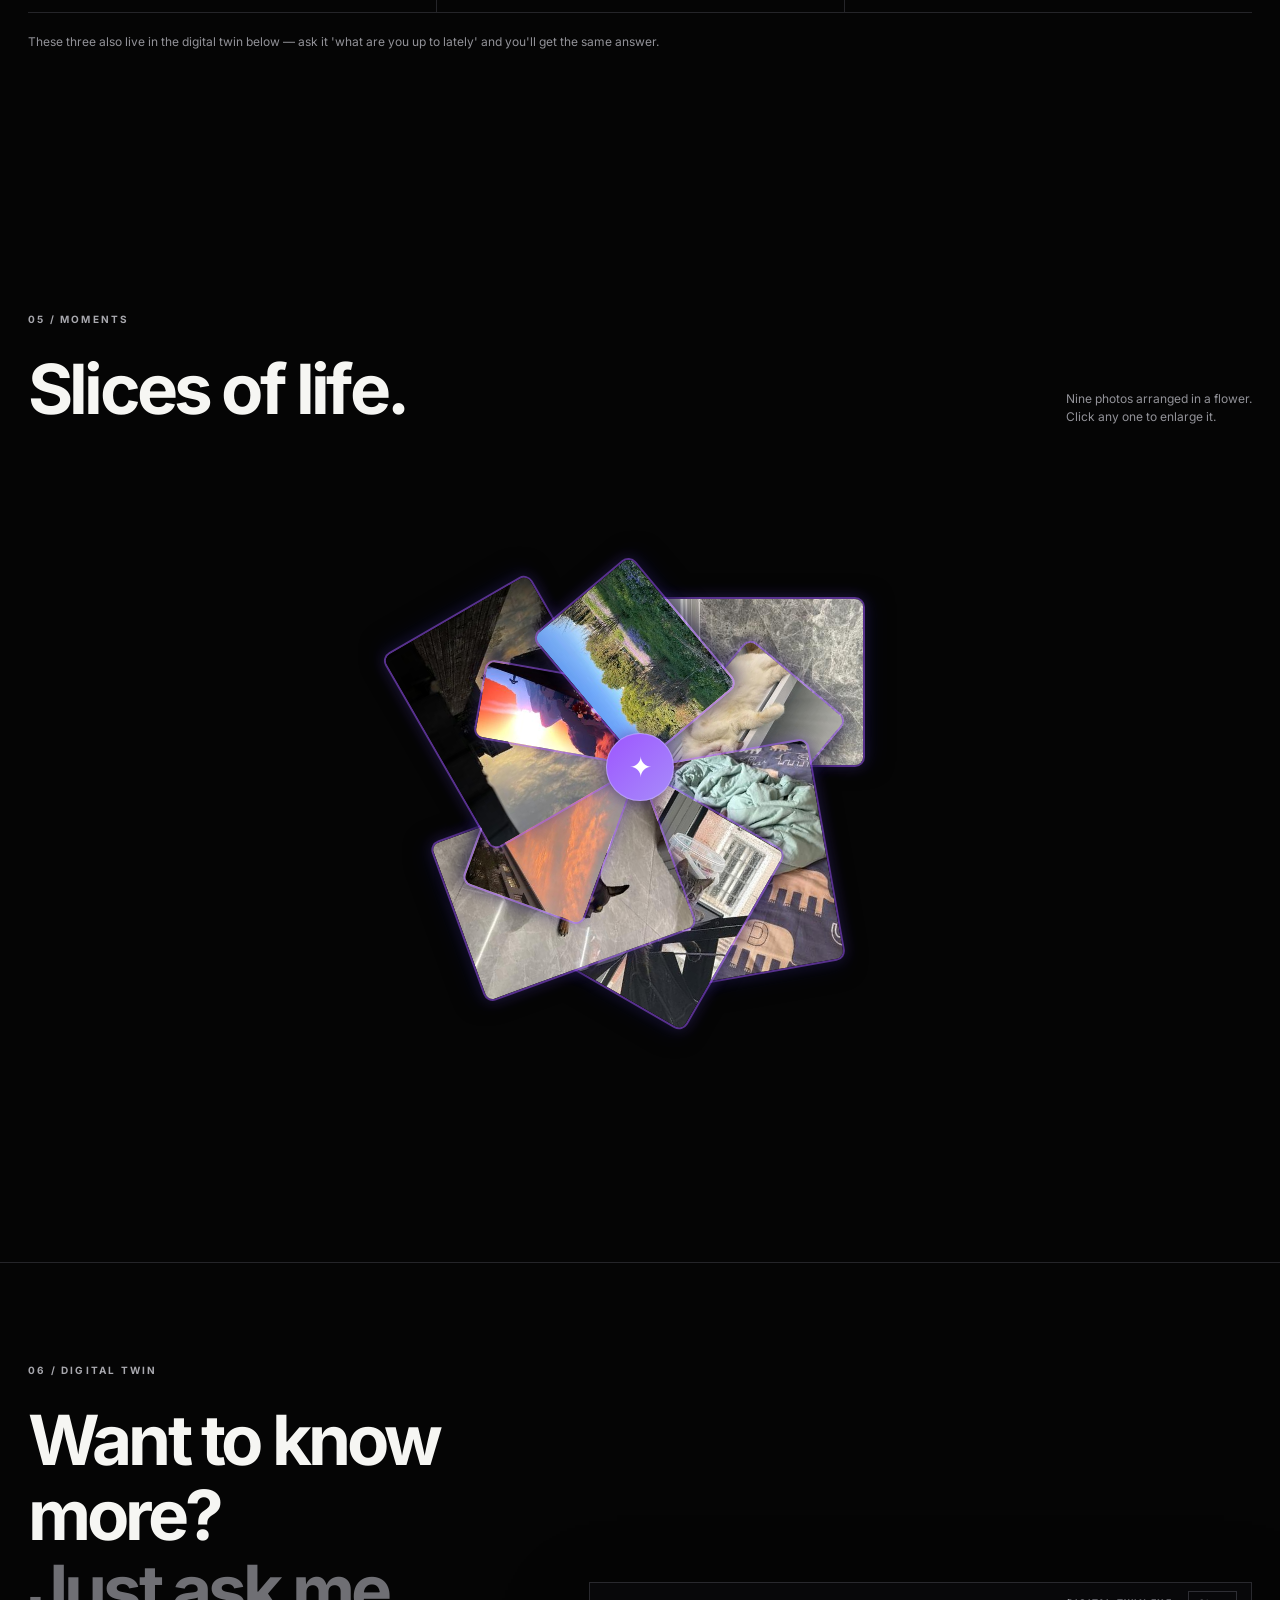
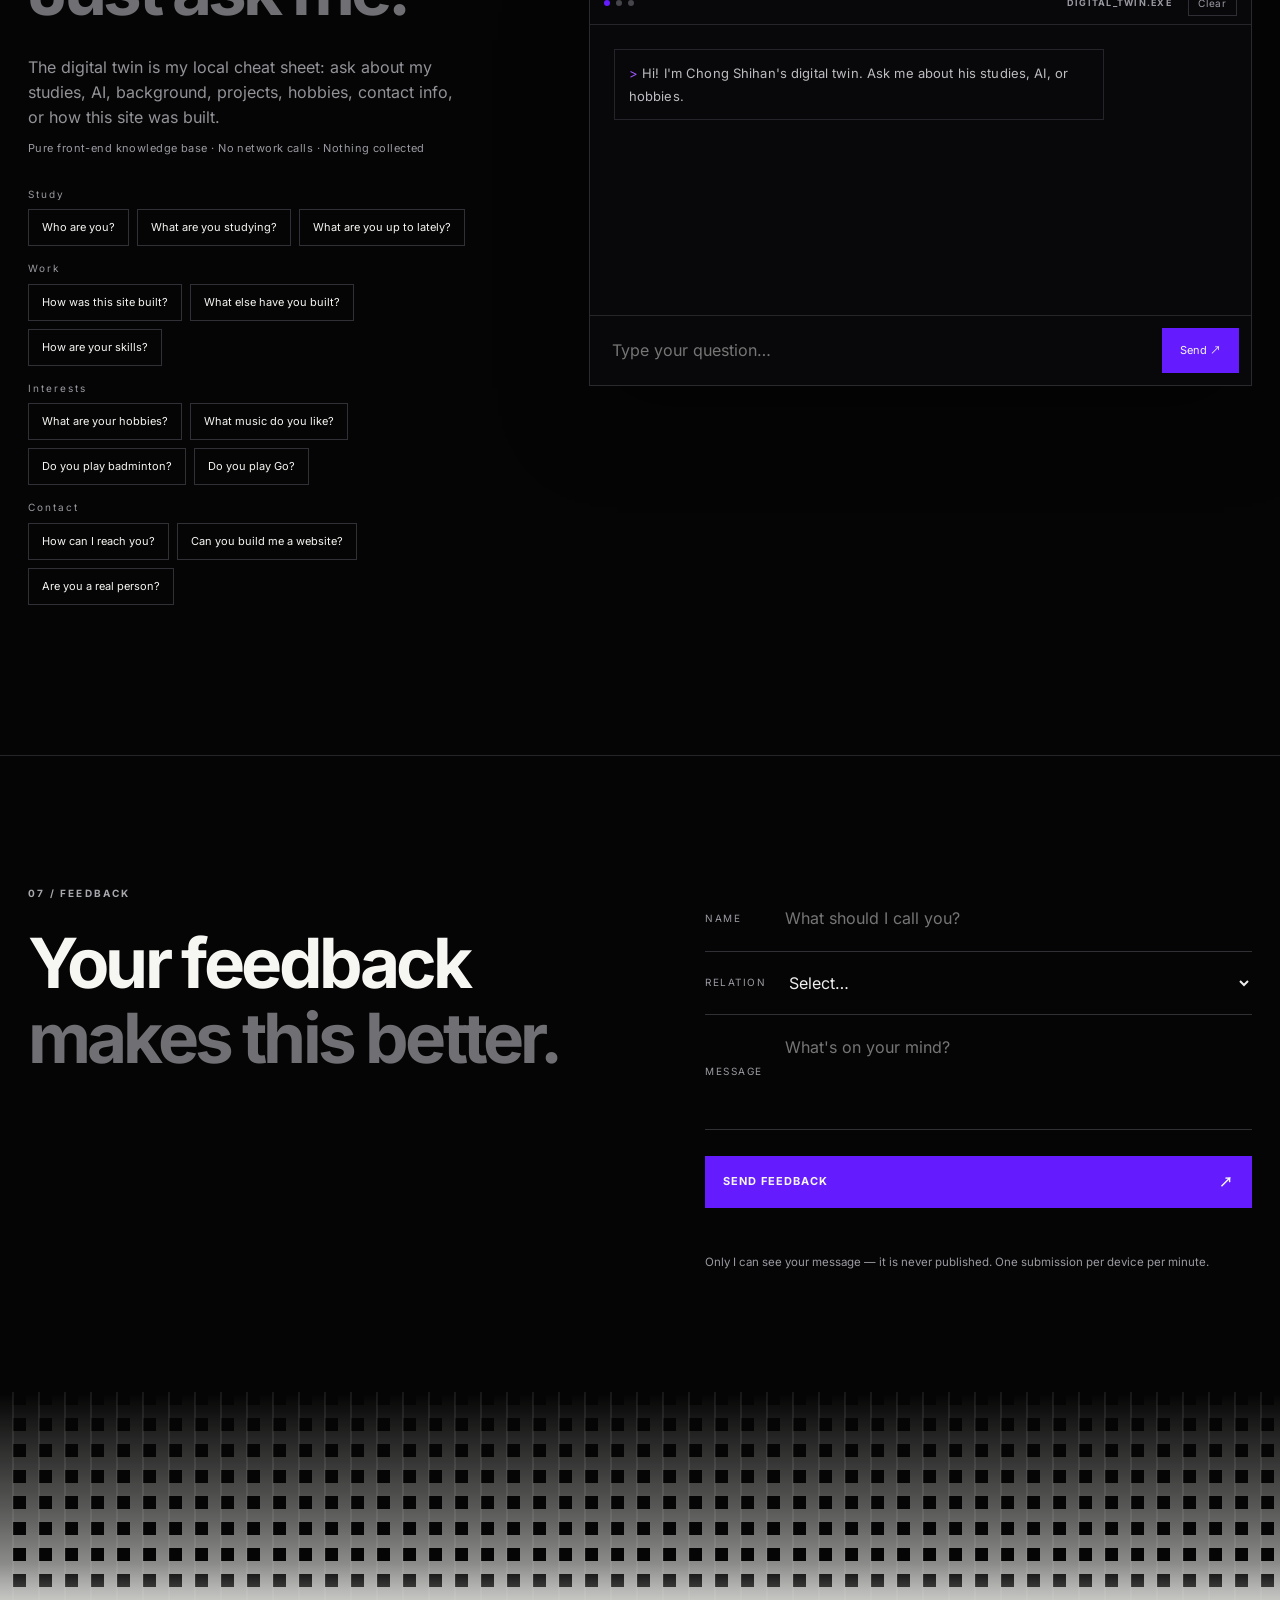
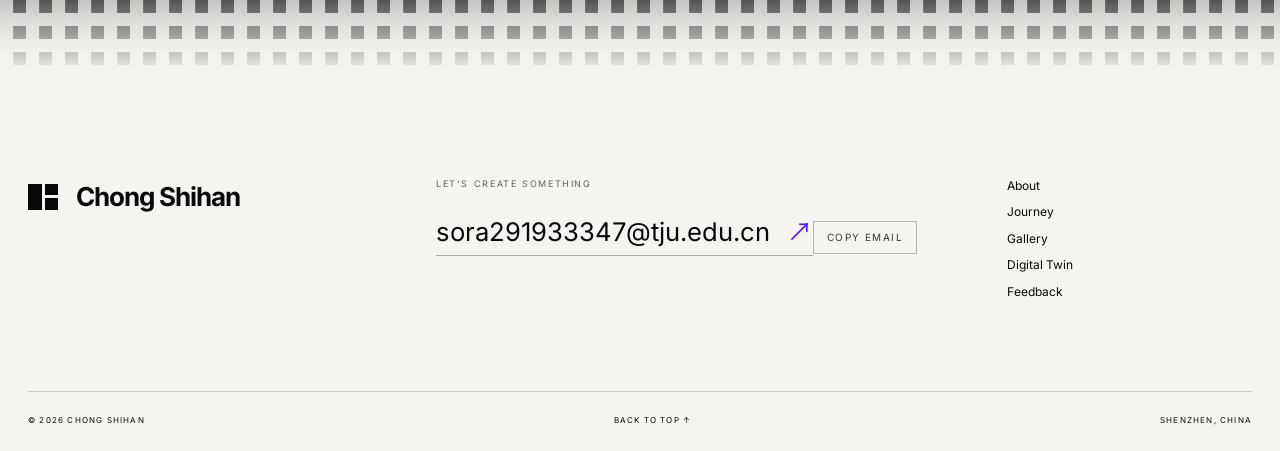
==== commit eca2e658: "V12: English version + language toggle" ====
--- a/index.html
+++ b/index.html
@@ -5,8 +5,21 @@
   <meta name="viewport" content="width=device-width, initial-scale=1.0" />
   <meta name="theme-color" content="#2a1065" />
   <meta name="referrer" content="strict-origin-when-cross-origin" />
-  <title>崇施涵 · 天津大学 | 个人主页</title>
-  <meta name="description" content="崇施涵的个人主页：天津大学计算机科学与技术专业在读，正在高数、英语和 AI 应用三线推进。站内有学习经历、生活相册，还有一个纯前端本地知识库「数字分身」，可以直接向它提问。" />
+  <!-- 语言预判：只为 <html lang> 提前定值，避免首屏用错语言的字体与断行规则；
+       真正的文案替换在 body 末尾的 assets/lang.js 里做（字典较大，不放在这里）。 -->
+  <script>
+    (function () {
+      var lang = "zh";
+      try {
+        var pick = new URLSearchParams(location.search).get("lang") || localStorage.getItem("csh-lang") || navigator.language || "zh";
+        lang = /^en/i.test(pick) ? "en" : "zh";
+      } catch (e) {}
+      document.documentElement.lang = lang === "en" ? "en" : "zh-CN";
+      document.documentElement.setAttribute("data-lang", lang);
+    })();
+  </script>
+  <title data-i18n="meta.title">崇施涵 · 天津大学 | 个人主页</title>
+  <meta name="description" data-i18n-attr="content:meta.description" content="崇施涵的个人主页：天津大学计算机科学与技术专业在读，正在高数、英语和 AI 应用三线推进。站内有学习经历、生活相册，还有一个纯前端本地知识库「数字分身」，可以直接向它提问。" />
   <meta name="author" content="崇施涵" />
   <meta name="robots" content="index,follow" />
   <link rel="canonical" href="https://inx-lnx.github.io/personal-homepage/" />
@@ -14,17 +27,17 @@
   <!-- 分享卡片：发到微信 / QQ / X 时会显示标题、描述和封面 -->
   <meta property="og:type" content="website" />
   <meta property="og:site_name" content="崇施涵 · Personal Homepage" />
-  <meta property="og:locale" content="zh_CN" />
-  <meta property="og:title" content="崇施涵 · 天津大学 | 个人主页" />
-  <meta property="og:description" content="天津大学计算机科学与技术专业在读，正在高数、英语和 AI 应用三线推进。站内有一个纯前端本地知识库「数字分身」，可以直接向它提问。" />
+  <meta property="og:locale" data-i18n-attr="content:meta.ogLocale" content="zh_CN" />
+  <meta property="og:title" data-i18n-attr="content:meta.ogTitle" content="崇施涵 · 天津大学 | 个人主页" />
+  <meta property="og:description" data-i18n-attr="content:meta.ogDescription" content="天津大学计算机科学与技术专业在读，正在高数、英语和 AI 应用三线推进。站内有一个纯前端本地知识库「数字分身」，可以直接向它提问。" />
   <meta property="og:url" content="https://inx-lnx.github.io/personal-homepage/" />
   <meta property="og:image" content="https://inx-lnx.github.io/personal-homepage/assets/og-cover.png" />
   <meta property="og:image:width" content="1200" />
   <meta property="og:image:height" content="630" />
-  <meta property="og:image:alt" content="崇施涵的个人主页封面" />
+  <meta property="og:image:alt" data-i18n-attr="content:meta.ogImageAlt" content="崇施涵的个人主页封面" />
   <meta name="twitter:card" content="summary_large_image" />
-  <meta name="twitter:title" content="崇施涵 · 天津大学 | 个人主页" />
-  <meta name="twitter:description" content="天津大学计算机科学与技术专业在读，正在高数、英语和 AI 应用三线推进。站内有一个纯前端本地知识库「数字分身」，可以直接向它提问。" />
+  <meta name="twitter:title" data-i18n-attr="content:meta.ogTitle" content="崇施涵 · 天津大学 | 个人主页" />
+  <meta name="twitter:description" data-i18n-attr="content:meta.ogDescription" content="天津大学计算机科学与技术专业在读，正在高数、英语和 AI 应用三线推进。站内有一个纯前端本地知识库「数字分身」，可以直接向它提问。" />
   <meta name="twitter:image" content="https://inx-lnx.github.io/personal-homepage/assets/og-cover.png" />
 
   <!-- 站点图标（生成脚本：tools 里的 make_assets.py 同款逻辑，见 .deepworks/tmp） -->
@@ -55,15 +68,18 @@
   </script>
 </head>
 <body>
-  <a class="skip-link" href="#main">跳到主要内容</a>
+  <a class="skip-link" href="#main" data-i18n="a11y.skipToMain">跳到主要内容</a>
   <header class="topbar">
-    <a class="brand" href="#home" aria-label="返回首页"><span></span><span></span><span></span></a>
-    <nav class="desktop-nav" aria-label="主导航">
-      <a href="#about">关于</a>
-      <a href="#journey">经历</a>
-      <a href="#gallery">相册</a>
+    <a class="brand" href="#home" aria-label="返回首页" data-i18n-attr="aria-label:a11y.backHome"><span></span><span></span><span></span></a>
+    <nav class="desktop-nav" aria-label="主导航" data-i18n-attr="aria-label:a11y.mainNav">
+      <a href="#about" data-i18n="nav.about">关于</a>
+      <a href="#journey" data-i18n="nav.journey">经历</a>
+      <a href="#gallery" data-i18n="nav.gallery">相册</a>
     </nav>
-    <a class="contact-button" href="#contact">联系我 <b>↗</b></a>
+    <div class="topbar-actions">
+      <button id="lang-toggle" class="lang-toggle" type="button" aria-label="切换到英文版" title="切换到英文版">EN</button>
+      <a class="contact-button" href="#contact" data-i18n-attr="aria-label:a11y.contact"><span data-i18n="nav.contact">联系我</span> <b>↗</b></a>
+    </div>
   </header>
 
   <main id="main">
@@ -71,16 +87,16 @@
       <div class="hero-noise"></div>
       <div class="hero-copy">
         <p class="eyebrow"><span></span> AVAILABLE FOR NEW IDEAS</p>
-        <h1>探索<span>未知，</span><br />创造<span>可能。</span></h1>
-        <p class="hero-intro">崇施涵，天津大学计算机科学与技术专业，平时在深圳学习。<br />正在高数、英语和 AI 应用三线推进，也热爱音乐、羽毛球、二次元与围棋。</p>
-        <p class="typed-line"><span id="typed-text">主攻 AI 应用</span><span class="type-cursor" aria-hidden="true">▍</span></p>
+        <h1 data-i18n-html="hero.title">探索<span>未知，</span><br />创造<span>可能。</span></h1>
+        <p class="hero-intro" data-i18n-html="hero.intro">崇施涵，天津大学计算机科学与技术专业，平时在深圳学习。<br />正在高数、英语和 AI 应用三线推进，也热爱音乐、羽毛球、二次元与围棋。</p>
+        <p class="typed-line"><span id="typed-text" data-i18n="hero.typed">主攻 AI 应用</span><span class="type-cursor" aria-hidden="true">▍</span></p>
         <div class="hero-actions">
-          <a class="primary-button" href="#about">认识我 <b>↘</b></a>
-          <a class="text-link" href="#gallery">浏览相册 <span>→</span></a>
+          <a class="primary-button" href="#about"><span data-i18n="hero.ctaPrimary">认识我</span> <b>↘</b></a>
+          <a class="text-link" href="#gallery"><span data-i18n="hero.ctaSecondary">浏览相册</span> <span>→</span></a>
         </div>
       </div>
       <div class="hero-portrait">
-        <div class="portrait-name"><span class="aurora-text">崇施涵</span></div>
+        <div class="portrait-name"><span class="aurora-text" data-i18n="site.name">崇施涵</span></div>
         <div class="portrait-frame" aria-hidden="true"><img src="[data-uri]" data-hi="assets/avatar-preview.jpg" alt="" width="700" height="700" fetchpriority="high" /></div>
         <span class="orbit orbit-one" aria-hidden="true"></span>
         <span class="orbit orbit-two" aria-hidden="true"></span>
@@ -92,9 +108,9 @@
 
     <section class="statement" id="about">
       <p class="section-kicker">01 / ABOUT ME</p>
-      <h2>用技术把想法变成<br /><em>真实、可见的作品。</em></h2>
-      <p class="statement-copy">我相信学习最好的方式就是持续创造。从第一行代码到完整的个人网站，我正在一点点建立自己的数字世界。</p>
-      <a class="primary-button small" href="#chat">和数字分身聊聊 <b>↗</b></a>
+      <h2 data-i18n-html="about.title">用技术把想法变成<br /><em>真实、可见的作品。</em></h2>
+      <p class="statement-copy" data-i18n="about.copy">我相信学习最好的方式就是持续创造。从第一行代码到完整的个人网站，我正在一点点建立自己的数字世界。</p>
+      <a class="primary-button small" href="#chat"><span data-i18n="about.cta">和数字分身聊聊</span> <b>↗</b></a>
     </section>
 
     <section class="feature-grid" id="work">
@@ -102,8 +118,8 @@
         <span class="card-index">01</span>
         <div>
           <p class="mini-label">CURRENT FOCUS</p>
-          <h3>AI 应用<br />与创造力</h3>
-          <p>探索人工智能如何帮助人更高效地表达、学习和创造，把新技术做成真正能用的产品。</p>
+          <h3 data-i18n-html="work.lead.title">AI 应用<br />与创造力</h3>
+          <p data-i18n="work.lead.copy">探索人工智能如何帮助人更高效地表达、学习和创造，把新技术做成真正能用的产品。</p>
         </div>
         <span class="card-arrow">↗</span>
       </article>
@@ -112,8 +128,8 @@
           <div class="terminal-art" aria-hidden="true"><i></i><i></i><i></i><code>&gt; building ideas_<br />&gt; learning everyday<br />&gt; shipping v10</code></div>
         <div>
           <p class="mini-label">BUILDING</p>
-          <h3>个人主页</h3>
-          <p>不断迭代设计、交互与内容，让主页成为持续生长的数字名片。</p>
+          <h3 data-i18n="work.build.title">个人主页</h3>
+          <p data-i18n="work.build.copy">不断迭代设计、交互与内容，让主页成为持续生长的数字名片。</p>
         </div>
       </article>
       <article class="feature-card">
@@ -121,8 +137,8 @@
         <div class="sphere" aria-hidden="true"></div>
         <div>
           <p class="mini-label">LEARNING</p>
-          <h3>编程与英语</h3>
-          <p>HTML / CSS、JavaScript、Python、Supabase，以及面向未来的表达能力。</p>
+          <h3 data-i18n="work.learn.title">编程与英语</h3>
+          <p data-i18n="work.learn.copy">HTML / CSS、JavaScript、Python、Supabase，以及面向未来的表达能力。</p>
         </div>
       </article>
     </section>
@@ -133,39 +149,39 @@
          ============================================================ -->
     <section class="journey-section" id="journey">
       <div class="section-head">
-        <div><p class="section-kicker">02 / JOURNEY</p><h2>怎么一步步<br /><em>走到现在。</em></h2></div>
-        <p>学校课程之外，基本靠想做点什么时现学。<br />每一版都留在本地，看得见进步。</p>
+        <div><p class="section-kicker">02 / JOURNEY</p><h2 data-i18n-html="journey.title">怎么一步步<br /><em>走到现在。</em></h2></div>
+        <p data-i18n-html="journey.desc">学校课程之外，基本靠想做点什么时现学。<br />每一版都留在本地，看得见进步。</p>
       </div>
       <ol class="timeline">
         <li class="tl-item">
           <span class="tl-dot" aria-hidden="true"></span>
-          <p class="tl-stage">起点</p>
-          <h3>先让想法变成能看的东西</h3>
-          <p>从 HTML 和 CSS 起手：标签、盒模型、Flex、Grid，一点点折腾出第一版能看的个人主页。现在回头看很粗糙，但那是起点。</p>
+          <p class="tl-stage" data-i18n="journey.1.stage">起点</p>
+          <h3 data-i18n="journey.1.title">先让想法变成能看的东西</h3>
+          <p data-i18n="journey.1.copy">从 HTML 和 CSS 起手：标签、盒模型、Flex、Grid，一点点折腾出第一版能看的个人主页。现在回头看很粗糙，但那是起点。</p>
         </li>
         <li class="tl-item">
           <span class="tl-dot" aria-hidden="true"></span>
           <p class="tl-stage">V2</p>
-          <h3>让它好看，也让它动起来</h3>
-          <p>补上响应式断点、滚动进场动画、花瓣式相册与灯箱，同时把字体换成本地托管，不再依赖外部 CDN。</p>
+          <h3 data-i18n="journey.2.title">让它好看，也让它动起来</h3>
+          <p data-i18n="journey.2.copy">补上响应式断点、滚动进场动画、花瓣式相册与灯箱，同时把字体换成本地托管，不再依赖外部 CDN。</p>
         </li>
         <li class="tl-item">
           <span class="tl-dot" aria-hidden="true"></span>
           <p class="tl-stage">V3</p>
-          <h3>接上数据库与数字分身</h3>
-          <p>用 Supabase 做了带 RLS 权限的反馈系统，又加上纯前端的数字分身——现在它应付得了五十多个问题，答不上来还会推荐你换个问法。</p>
+          <h3 data-i18n="journey.3.title">接上数据库与数字分身</h3>
+          <p data-i18n="journey.3.copy">用 Supabase 做了带 RLS 权限的反馈系统，又加上纯前端的数字分身——现在它应付得了五十多个问题，答不上来还会推荐你换个问法。</p>
         </li>
         <li class="tl-item">
           <span class="tl-dot" aria-hidden="true"></span>
           <p class="tl-stage">V4</p>
-          <h3>补齐「上线之后才想起来」的细节</h3>
-          <p>分享卡片、站点图标、结构化数据与 SEO 一并补上。从这一版起，主页才真正像一张对外的名片，而不只是作业。</p>
+          <h3 data-i18n="journey.4.title">补齐「上线之后才想起来」的细节</h3>
+          <p data-i18n="journey.4.copy">分享卡片、站点图标、结构化数据与 SEO 一并补上。从这一版起，主页才真正像一张对外的名片，而不只是作业。</p>
         </li>
         <li class="tl-item is-now">
           <span class="tl-dot" aria-hidden="true"></span>
-          <p class="tl-stage">现在 · V11</p>
-          <h3>更轻、更稳，也更好读</h3>
-          <p>V5 起给照片瘦身（WebP + 三级清晰度），V9 把字体按站点用字本地子集化，V10 加上 Service Worker——断网也能打开。V11 收掉了一批满屏自动流动的装饰，把偏暗的小字提亮到无障碍标准之上：主页更安静、也更好读的同时，高数、英语、AI 应用三线同步推进。</p>
+          <p class="tl-stage" data-i18n="journey.5.stage">现在 · V11</p>
+          <h3 data-i18n="journey.5.title">更轻、更稳，也更好读</h3>
+          <p data-i18n="journey.5.copy">V5 起给照片瘦身（WebP + 三级清晰度），V9 把字体按站点用字本地子集化，V10 加上 Service Worker——断网也能打开。V11 收掉了一批满屏自动流动的装饰，把偏暗的小字提亮到无障碍标准之上：主页更安静、也更好读的同时，高数、英语、AI 应用三线同步推进。</p>
         </li>
       </ol>
     </section>
@@ -173,13 +189,13 @@
     <section class="skills-section">
       <div class="skills-heading">
         <p class="section-kicker">03 / CAPABILITIES</p>
-        <h2>持续进化的<br /><em>能力矩阵。</em></h2>
+        <h2 data-i18n-html="skills.title">持续进化的<br /><em>能力矩阵。</em></h2>
       </div>
       <div class="skill-list">
         <div class="skill-row"><span>01</span><strong>HTML / CSS</strong><i>72%</i></div>
         <div class="skill-row"><span>02</span><strong>Python</strong><i>65%</i></div>
         <div class="skill-row"><span>03</span><strong>JavaScript</strong><i>60%</i></div>
-        <div class="skill-row"><span>04</span><strong>AI 应用</strong><i>55%</i></div>
+        <div class="skill-row"><span>04</span><strong data-i18n="skills.4.name">AI 应用</strong><i>55%</i></div>
       </div>
     </section>
 
@@ -190,33 +206,33 @@
          ============================================================ -->
     <section class="now-section" id="now">
       <div class="section-head">
-        <div><p class="section-kicker">04 / NOW</p><h2>最近在做的<br /><em>三件事。</em></h2></div>
-        <p>时间基本都花在这三件事上，<br />主页是顺手练手的地方。</p>
+        <div><p class="section-kicker">04 / NOW</p><h2 data-i18n-html="now.title">最近在做的<br /><em>三件事。</em></h2></div>
+        <p data-i18n-html="now.desc">时间基本都花在这三件事上，<br />主页是顺手练手的地方。</p>
       </div>
       <div class="now-grid">
         <article class="now-card">
-          <span class="now-badge">进行中</span>
-          <h3>高数</h3>
-          <p>必修课，躲不掉。微积分和线性代数先学明白，不然后面难的课容易跟不上。</p>
+          <span class="now-badge" data-i18n="now.badge">进行中</span>
+          <h3 data-i18n="now.1.title">高数</h3>
+          <p data-i18n="now.1.copy">必修课，躲不掉。微积分和线性代数先学明白，不然后面难的课容易跟不上。</p>
         </article>
         <article class="now-card">
-          <span class="now-badge">进行中</span>
-          <h3>英语</h3>
-          <p>为了以后出国读书。想练到能自己看懂英文资料、能跟人正常交流，不用总等别人翻译。</p>
+          <span class="now-badge" data-i18n="now.badge">进行中</span>
+          <h3 data-i18n="now.2.title">英语</h3>
+          <p data-i18n="now.2.copy">为了以后出国读书。想练到能自己看懂英文资料、能跟人正常交流，不用总等别人翻译。</p>
         </article>
         <article class="now-card">
-          <span class="now-badge">进行中</span>
-          <h3>AI 应用</h3>
-          <p>最想做下去的一件事。接着学 Python 和 AI 开发，希望能做出一个真有人用的小工具。</p>
+          <span class="now-badge" data-i18n="now.badge">进行中</span>
+          <h3 data-i18n="now.3.title">AI 应用</h3>
+          <p data-i18n="now.3.copy">最想做下去的一件事。接着学 Python 和 AI 开发，希望能做出一个真有人用的小工具。</p>
         </article>
       </div>
-      <p class="now-foot">这三件事也写进了下面的数字分身，问它「你最近在做什么」，回答跟这里一样。</p>
+      <p class="now-foot" data-i18n="now.foot">这三件事也写进了下面的数字分身，问它「你最近在做什么」，回答跟这里一样。</p>
     </section>
 
     <section class="gallery-section" id="gallery">
       <div class="section-head">
-        <div><p class="section-kicker">05 / MOMENTS</p><h2>生活的切片。</h2></div>
-        <p>九张照片围成一朵花。<br />点击任意一张可放大查看。</p>
+        <div><p class="section-kicker">05 / MOMENTS</p><h2 data-i18n="gallery.title">生活的切片。</h2></div>
+        <p data-i18n-html="gallery.desc">九张照片围成一朵花。<br />点击任意一张可放大查看。</p>
       </div>
       <div class="flower">
         <div class="flower-inner">
@@ -237,67 +253,67 @@
     <section class="chat-section" id="chat">
       <div class="chat-copy">
         <p class="section-kicker">06 / DIGITAL TWIN</p>
-        <h2>想了解更多？<br /><em>直接问我。</em></h2>
-        <p>数字分身是我的一本本地小抄：学习、AI、经历、作品、兴趣、联系方式、这站怎么做出来的，都能问。<br /><small class="chat-note">纯前端本地知识库 · 不联网 · 不收集任何信息</small></p>
+        <h2 data-i18n-html="chat.title">想了解更多？<br /><em>直接问我。</em></h2>
+        <p data-i18n-html="chat.copy">数字分身是我的一本本地小抄：学习、AI、经历、作品、兴趣、联系方式、这站怎么做出来的，都能问。<br /><small class="chat-note">纯前端本地知识库 · 不联网 · 不收集任何信息</small></p>
         <div class="chat-quick">
           <div class="quick-group">
-            <span class="quick-title">学习</span>
+            <span class="quick-title" data-i18n="chat.quick.study">学习</span>
             <div class="quick-row">
-              <button class="chip" data-q="你是谁？">你是谁？</button>
-              <button class="chip" data-q="你在学什么？">在学什么？</button>
-              <button class="chip" data-q="你最近在做什么？">最近在做什么？</button>
+              <button class="chip" data-q="你是谁？" data-i18n="chat.chip.who" data-i18n-q="chat.chipq.who">你是谁？</button>
+              <button class="chip" data-q="你在学什么？" data-i18n="chat.chip.major" data-i18n-q="chat.chipq.major">在学什么？</button>
+              <button class="chip" data-q="你最近在做什么？" data-i18n="chat.chip.recent" data-i18n-q="chat.chipq.recent">最近在做什么？</button>
             </div>
           </div>
           <div class="quick-group">
-            <span class="quick-title">作品</span>
+            <span class="quick-title" data-i18n="chat.quick.work">作品</span>
             <div class="quick-row">
-              <button class="chip" data-q="这网站怎么做出来的？">这站怎么做的？</button>
-              <button class="chip" data-q="你还做过什么？">还做过什么？</button>
-              <button class="chip" data-q="你的技能怎么样？">技能怎么样？</button>
+              <button class="chip" data-q="这网站怎么做出来的？" data-i18n="chat.chip.site" data-i18n-q="chat.chipq.site">这站怎么做的？</button>
+              <button class="chip" data-q="你还做过什么？" data-i18n="chat.chip.project" data-i18n-q="chat.chipq.project">还做过什么？</button>
+              <button class="chip" data-q="你的技能怎么样？" data-i18n="chat.chip.skill" data-i18n-q="chat.chipq.skill">技能怎么样？</button>
             </div>
           </div>
           <div class="quick-group">
-            <span class="quick-title">兴趣</span>
+            <span class="quick-title" data-i18n="chat.quick.hobby">兴趣</span>
             <div class="quick-row">
-              <button class="chip" data-q="你有什么兴趣？">有什么兴趣？</button>
-              <button class="chip" data-q="你喜欢听什么音乐？">听什么音乐？</button>
-              <button class="chip" data-q="你打羽毛球厉害吗？">羽毛球怎么样？</button>
-              <button class="chip" data-q="你会下围棋吗？">会下围棋吗？</button>
+              <button class="chip" data-q="你有什么兴趣？" data-i18n="chat.chip.hobby" data-i18n-q="chat.chipq.hobby">有什么兴趣？</button>
+              <button class="chip" data-q="你喜欢听什么音乐？" data-i18n="chat.chip.music" data-i18n-q="chat.chipq.music">听什么音乐？</button>
+              <button class="chip" data-q="你打羽毛球厉害吗？" data-i18n="chat.chip.badminton" data-i18n-q="chat.chipq.badminton">羽毛球怎么样？</button>
+              <button class="chip" data-q="你会下围棋吗？" data-i18n="chat.chip.go" data-i18n-q="chat.chipq.go">会下围棋吗？</button>
             </div>
           </div>
           <div class="quick-group">
-            <span class="quick-title">联系</span>
+            <span class="quick-title" data-i18n="chat.quick.contact">联系</span>
             <div class="quick-row">
-              <button class="chip" data-q="怎么联系你？">怎么联系你？</button>
-              <button class="chip" data-q="能帮我做一个网站吗？">能帮我做个网站吗？</button>
-              <button class="chip" data-q="你是真人吗？">你是真人吗？</button>
+              <button class="chip" data-q="怎么联系你？" data-i18n="chat.chip.contact" data-i18n-q="chat.chipq.contact">怎么联系你？</button>
+              <button class="chip" data-q="能帮我做一个网站吗？" data-i18n="chat.chip.help" data-i18n-q="chat.chipq.help">能帮我做个网站吗？</button>
+              <button class="chip" data-q="你是真人吗？" data-i18n="chat.chip.real" data-i18n-q="chat.chipq.real">你是真人吗？</button>
             </div>
           </div>
         </div>
       </div>
       <div class="chat-window">
-        <div class="window-bar"><span></span><span></span><span></span><b>DIGITAL_TWIN.EXE</b><button id="chat-clear" class="chat-clear" type="button" title="清空对话，重新开始" aria-label="清空对话，重新开始">清空</button></div>
-        <div id="chat-box" class="chat-box" aria-live="polite"><div class="msg bot"><span class="bubble">你好呀！我是崇施涵的数字分身，关于学习、AI、兴趣都可以问我～</span></div></div>
+        <div class="window-bar"><span></span><span></span><span></span><b>DIGITAL_TWIN.EXE</b><button id="chat-clear" class="chat-clear" type="button" title="清空对话，重新开始" aria-label="清空对话，重新开始" data-i18n="chat.clear" data-i18n-attr="title:chat.clearTitle;aria-label:chat.clearTitle">清空</button></div>
+        <div id="chat-box" class="chat-box" aria-live="polite"><div class="msg bot"><span class="bubble" data-i18n="js.welcome">你好呀！我是崇施涵的数字分身，关于学习、AI、兴趣都可以问我～</span></div></div>
         <form id="chat-form" class="chat-input" autocomplete="off">
           <div class="chat-field">
-            <input id="chat-text" type="text" placeholder="输入你的问题…" maxlength="100" role="combobox" aria-autocomplete="list" aria-controls="chat-suggest" />
+            <input id="chat-text" type="text" placeholder="输入你的问题…" maxlength="100" role="combobox" aria-autocomplete="list" aria-controls="chat-suggest" data-i18n-attr="placeholder:chat.placeholder" />
             <div id="chat-suggest" class="chat-suggest" role="listbox" hidden></div>
           </div>
-          <button type="submit" class="send-btn">发送 ↗</button>
+          <button type="submit" class="send-btn" data-i18n="chat.send">发送 ↗</button>
         </form>
       </div>
     </section>
 
     <section class="feedback-section" id="feedback">
-      <div><p class="section-kicker">07 / FEEDBACK</p><h2>你的想法，<br /><em>会让这里更好。</em></h2></div>
+      <div><p class="section-kicker">07 / FEEDBACK</p><h2 data-i18n-html="feedback.title">你的想法，<br /><em>会让这里更好。</em></h2></div>
       <form id="feedback-form" novalidate>
         <!-- 蜜罐字段：真人看不见也不会填，机器人往往会填 → 前端直接丢弃，不进数据库 -->
-        <div class="form-honey" aria-hidden="true"><label for="fb-website">网站</label><input id="fb-website" name="website" type="text" tabindex="-1" autocomplete="off" /></div>
-        <div class="form-line"><label for="fb-name">姓名</label><input id="fb-name" name="name" type="text" maxlength="30" placeholder="怎么称呼你？" required /></div>
-        <div class="form-line"><label for="fb-relation">关系</label><select id="fb-relation" name="relation" required><option value="" disabled selected>请选择</option><option>同学</option><option>朋友</option><option>老师</option><option>同事</option><option>家人</option><option>其他</option></select></div>
-        <div class="form-line"><label for="fb-message">留言</label><textarea id="fb-message" name="message" rows="3" maxlength="500" placeholder="想对我说什么？" required></textarea></div>
-        <button type="submit" class="primary-button form-submit">提交反馈 <b>↗</b></button><p id="fb-status" class="fb-status" role="status"></p>
-        <p class="form-note">留言只有我能看到，不会公开；同一台设备一分钟内只能提交一次。</p>
+        <div class="form-honey" aria-hidden="true"><label for="fb-website" data-i18n="feedback.honeyLabel">网站</label><input id="fb-website" name="website" type="text" tabindex="-1" autocomplete="off" /></div>
+        <div class="form-line"><label for="fb-name" data-i18n="feedback.name">姓名</label><input id="fb-name" name="name" type="text" maxlength="30" placeholder="怎么称呼你？" required data-i18n-attr="placeholder:feedback.namePlaceholder" /></div>
+        <div class="form-line"><label for="fb-relation" data-i18n="feedback.relation">关系</label><select id="fb-relation" name="relation" required><option value="" disabled selected data-i18n="feedback.relationPlaceholder">请选择</option><option data-i18n="feedback.relation.classmate">同学</option><option data-i18n="feedback.relation.friend">朋友</option><option data-i18n="feedback.relation.teacher">老师</option><option data-i18n="feedback.relation.colleague">同事</option><option data-i18n="feedback.relation.family">家人</option><option data-i18n="feedback.relation.other">其他</option></select></div>
+        <div class="form-line"><label for="fb-message" data-i18n="feedback.message">留言</label><textarea id="fb-message" name="message" rows="3" maxlength="500" placeholder="想对我说什么？" required data-i18n-attr="placeholder:feedback.messagePlaceholder"></textarea></div>
+        <button type="submit" class="primary-button form-submit"><span data-i18n="feedback.submit">提交反馈</span> <b>↗</b></button><p id="fb-status" class="fb-status" role="status"></p>
+        <p class="form-note" data-i18n="feedback.note">留言只有我能看到，不会公开；同一台设备一分钟内只能提交一次。</p>
       </form>
     </section>
 
@@ -305,9 +321,9 @@
 
     <footer id="contact">
       <div class="footer-main">
-        <div class="footer-brand"><span class="footer-logo"><i></i><i></i><i></i></span><strong>崇施涵</strong></div>
-        <div class="footer-cta"><p>LET'S CREATE SOMETHING</p><a href="mailto:sora291933347@tju.edu.cn">sora291933347@tju.edu.cn <span>↗</span></a><button id="copy-mail" class="copy-mail" type="button" data-mail="sora291933347@tju.edu.cn">复制邮箱</button><span id="copy-mail-status" class="copy-mail-status" role="status" aria-live="polite"></span></div>
-        <nav><a href="#about">关于</a><a href="#journey">经历</a><a href="#gallery">相册</a><a href="#chat">数字分身</a><a href="#feedback">反馈</a></nav>
+        <div class="footer-brand"><span class="footer-logo"><i></i><i></i><i></i></span><strong data-i18n="site.name">崇施涵</strong></div>
+        <div class="footer-cta"><p>LET'S CREATE SOMETHING</p><a href="mailto:sora291933347@tju.edu.cn">sora291933347@tju.edu.cn <span>↗</span></a><button id="copy-mail" class="copy-mail" type="button" data-mail="sora291933347@tju.edu.cn" data-i18n="footer.copyMail">复制邮箱</button><span id="copy-mail-status" class="copy-mail-status" role="status" aria-live="polite"></span></div>
+        <nav><a href="#about" data-i18n="nav.about">关于</a><a href="#journey" data-i18n="nav.journey">经历</a><a href="#gallery" data-i18n="nav.gallery">相册</a><a href="#chat" data-i18n="nav.chat">数字分身</a><a href="#feedback" data-i18n="nav.feedback">反馈</a></nav>
       </div>
       <div class="footer-bottom"><small>© 2026 CHONG SHIHAN</small><button id="back-top" type="button">BACK TO TOP ↑</button><small>SHENZHEN, CHINA</small></div>
     </footer>
@@ -323,19 +339,23 @@
   <audio id="bgm-audio" preload="none" playsinline></audio>
   <div class="bgm-dock" id="bgm-dock" data-state="idle">
     <div class="bgm-hint" id="bgm-hint" role="status" aria-live="polite">
-      <button class="bgm-hint-close" id="bgm-hint-close" type="button" aria-label="不再提示">×</button>
-      <b id="bgm-hint-title">点一下，边听边逛</b>
-      <span id="bgm-hint-text">右下角这个按钮可以随时暂停</span>
+      <button class="bgm-hint-close" id="bgm-hint-close" type="button" aria-label="不再提示" data-i18n-attr="aria-label:bgm.hintClose">×</button>
+      <b id="bgm-hint-title" data-i18n="bgm.hintTitle">点一下，边听边逛</b>
+      <span id="bgm-hint-text" data-i18n="bgm.hintText">右下角这个按钮可以随时暂停</span>
     </div>
-    <button class="bgm-btn" id="bgm-btn" type="button" aria-pressed="false" aria-label="播放背景音乐">
+    <button class="bgm-btn" id="bgm-btn" type="button" aria-pressed="false" aria-label="播放背景音乐" data-i18n-attr="aria-label:bgm.btnPlay">
       <span class="bgm-ring" aria-hidden="true"></span>
       <span class="bgm-bars" aria-hidden="true"><i></i><i></i><i></i><i></i></span>
     </button>
   </div>
 
+  <!-- i18n：字典 → 英文知识库 → 语言引擎（顺序不能换：lang.js 依赖前两个，app.js 依赖 lang.js） -->
+  <script src="assets/i18n.js"></script>
+  <script src="assets/twin-en.js"></script>
   <script src="assets/config.js"></script>
   <script src="assets/cool-mode.js"></script>
   <script src="assets/meteors.js"></script>
+  <script src="assets/lang.js"></script>
   <script src="assets/app.js"></script>
 </body>
 </html>
--- a/assets/style.css
+++ b/assets/style.css
@@ -345,3 +345,31 @@
 .skip-link{position:absolute;left:-9999px;top:0;z-index:3000;background:var(--purple);color:#fff;padding:12px 18px;font-size:12px;font-weight:700;letter-spacing:.08em;text-transform:uppercase}
 .skip-link:focus{left:12px;top:12px}
 a:focus-visible,button:focus-visible,input:focus-visible,select:focus-visible,textarea:focus-visible,summary:focus-visible,[tabindex]:focus-visible{outline:2px solid #67e8f9;outline-offset:3px}
+
+/* ============================================================
+   V12 · 中英文切换（语言引擎见 assets/lang.js）
+   切语言只改 html[lang] 与 data-lang，所以「英文比中文长一截」这类排版
+   问题，全用 html[lang="en"] 前缀单独兜，中文版观感一点不动。
+   ============================================================ */
+
+/* ---------- 1. 顶栏右侧：语言按钮 + 联系我 ---------- */
+.topbar-actions{justify-self:end;display:flex;align-items:center;gap:14px}
+.lang-toggle{display:inline-flex;align-items:center;white-space:nowrap;border:1px solid #3b3b42;background:transparent;color:#c9c9cf;font:inherit;font-size:10px;font-weight:700;letter-spacing:.14em;text-transform:uppercase;padding:11px 13px;cursor:pointer;transition:border-color .25s,background .25s,color .25s}
+.lang-toggle:hover{border-color:var(--purple2);background:rgba(157,86,255,.14);color:#fff}
+
+/* ---------- 2. 英文版排版微调 ----------
+   英文句子比中文长，同一个位置换语言后会多折一两行。这里只收紧字号，
+   不改布局结构，中英两版的栅格与断点完全一致。 */
+html[lang="en"] h1{font-size:clamp(44px,4.8vw,76px);line-height:.98;letter-spacing:-.045em}
+html[lang="en"] .hero-intro{max-width:580px}
+html[lang="en"] .portrait-name .aurora-text{font-size:clamp(22px,2.3vw,34px);letter-spacing:.05em}
+html[lang="en"] .footer-brand strong{font-size:26px}
+html[lang="en"] .desktop-nav{gap:24px;letter-spacing:.08em}
+
+@media(max-width:600px){
+  .topbar-actions{gap:9px}
+  .lang-toggle{padding:9px 10px;letter-spacing:.09em}
+  html[lang="en"] h1{font-size:clamp(36px,9.6vw,50px)}
+  html[lang="en"] .portrait-name .aurora-text{font-size:22px;letter-spacing:.03em}
+}
+@media(prefers-reduced-motion:reduce){.lang-toggle{transition:none}}
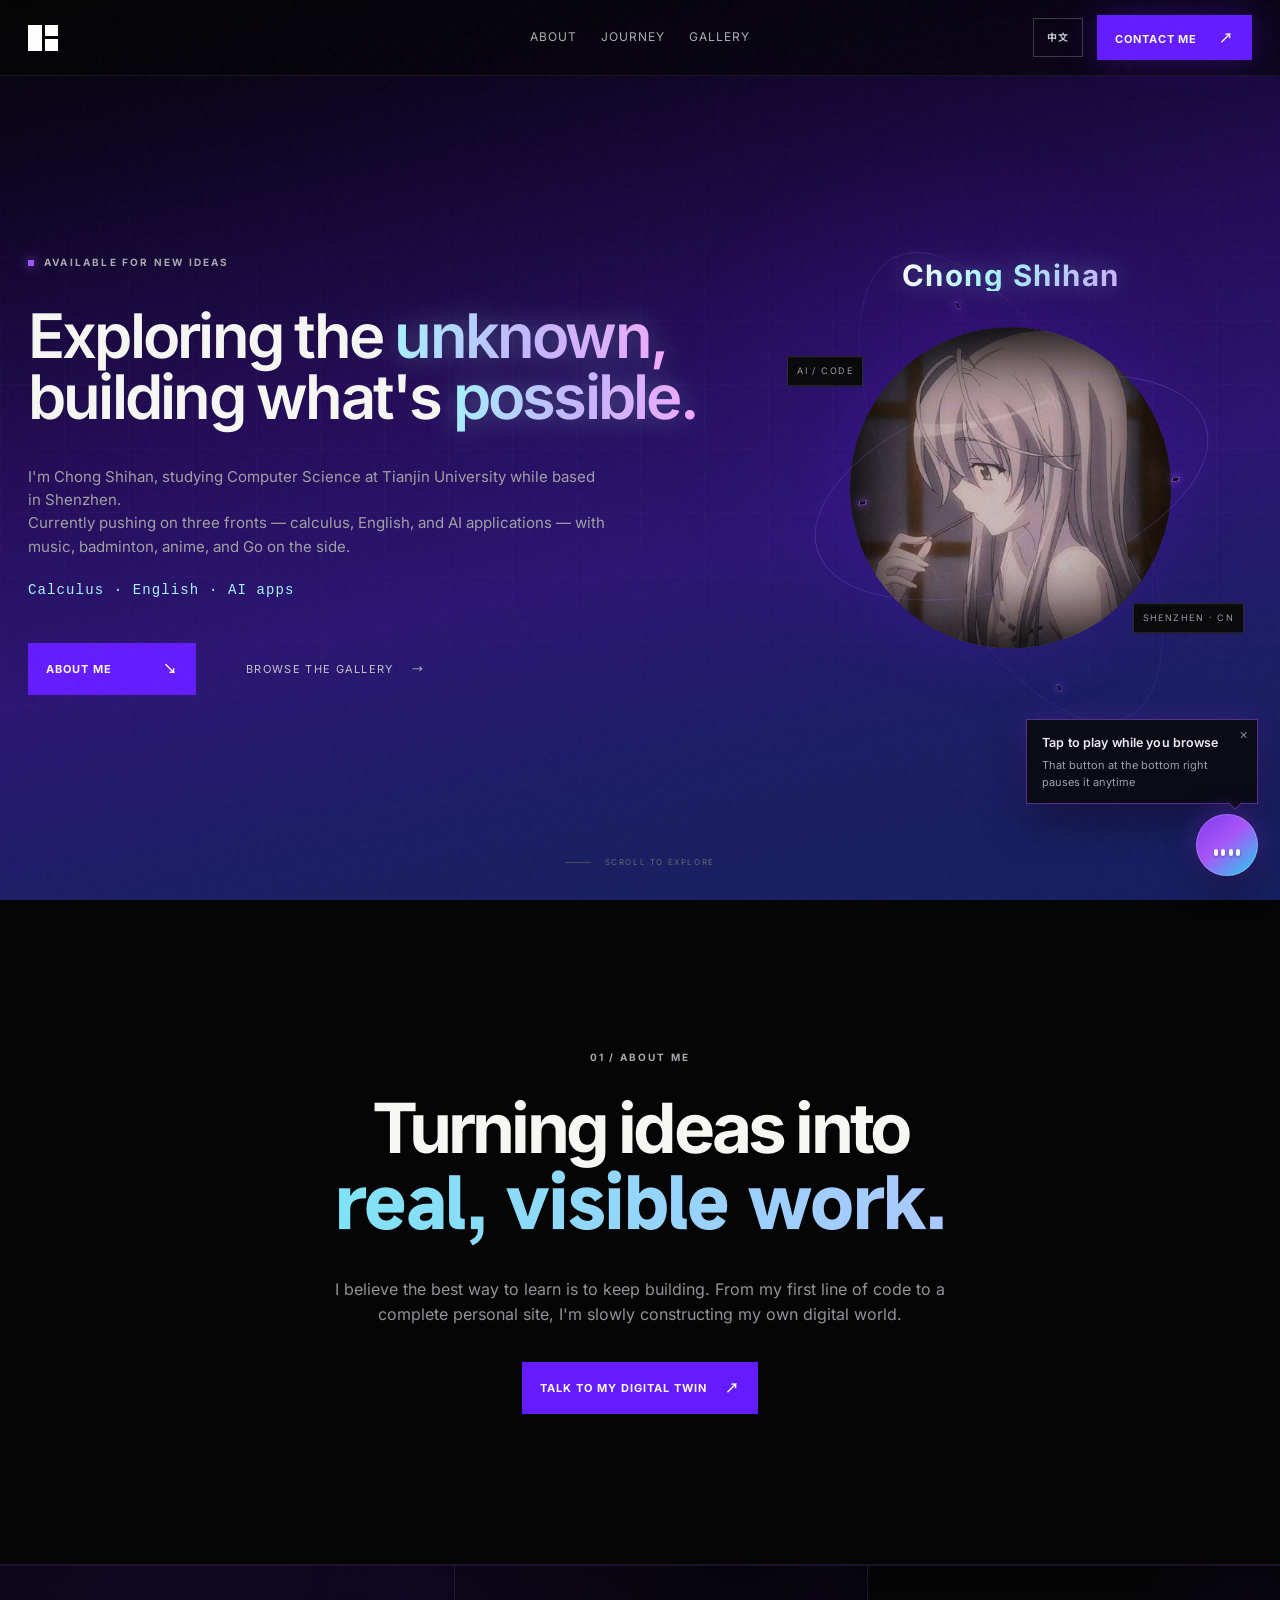
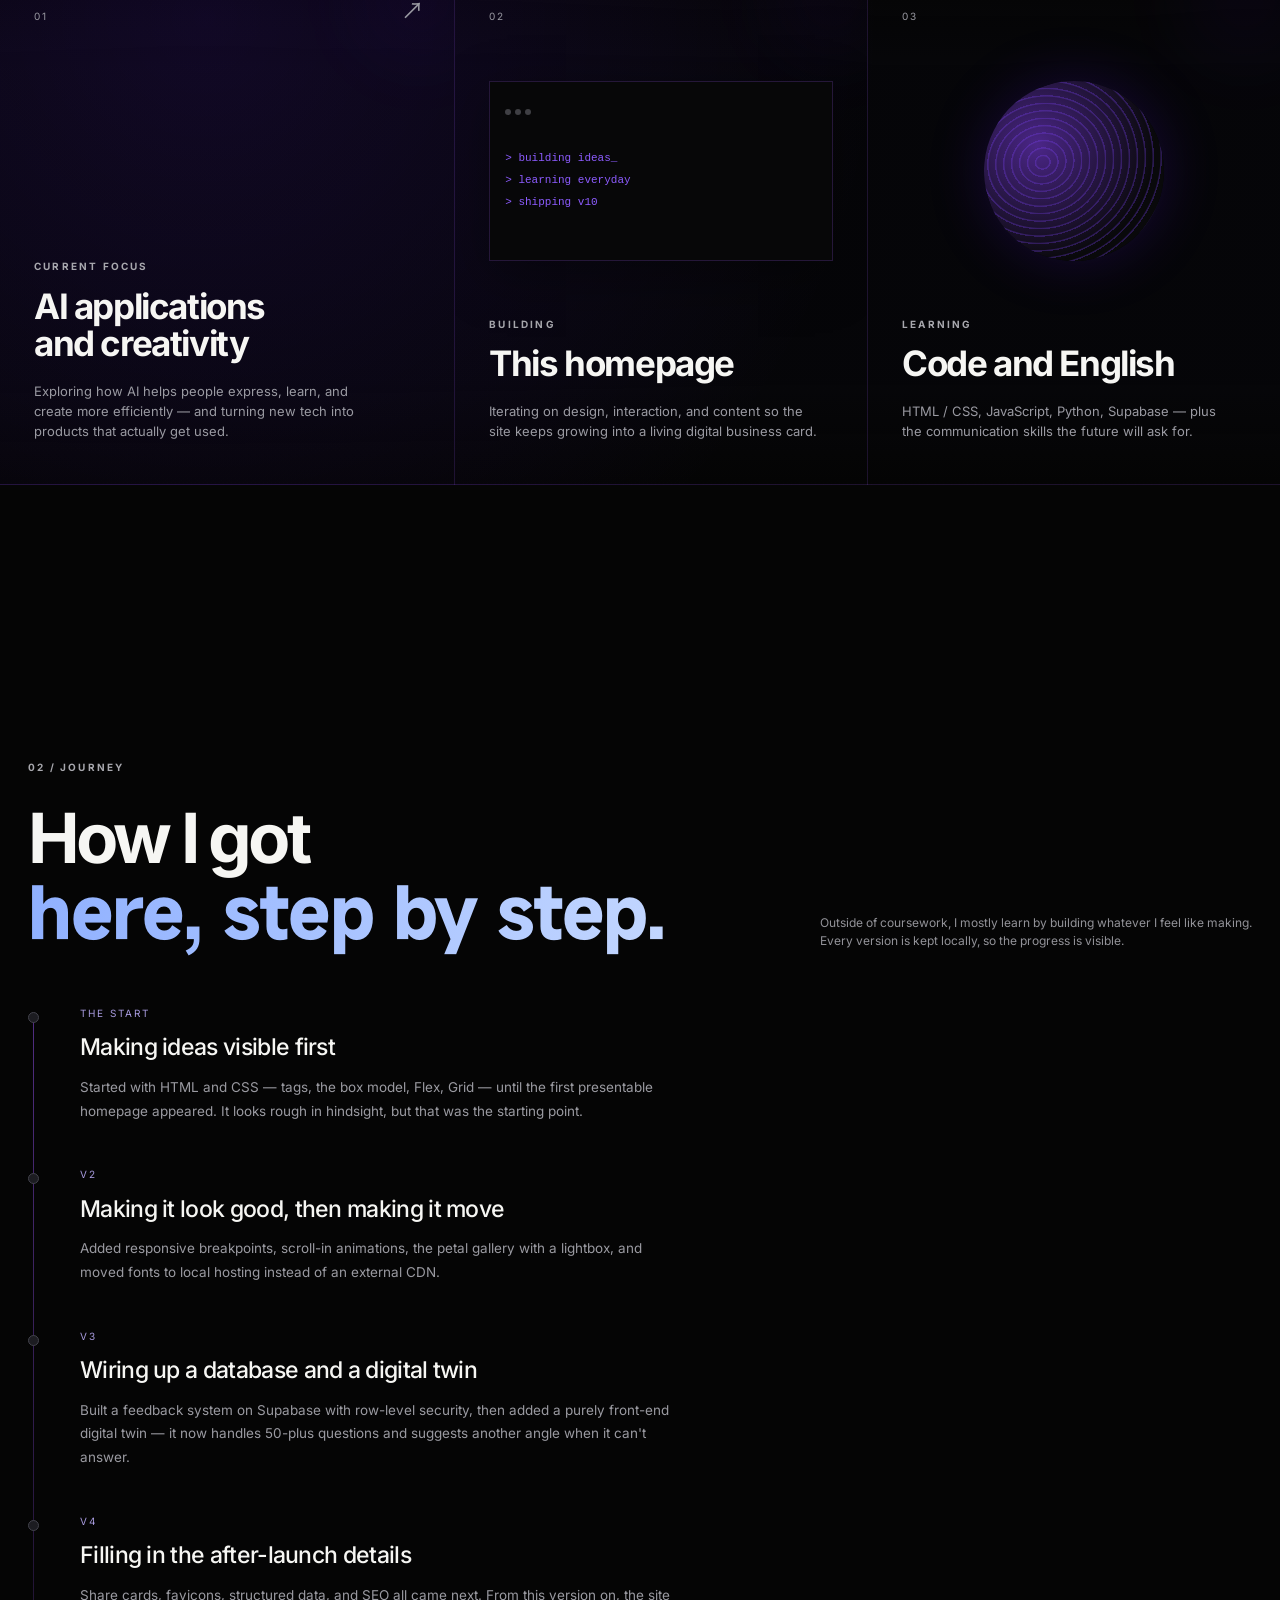
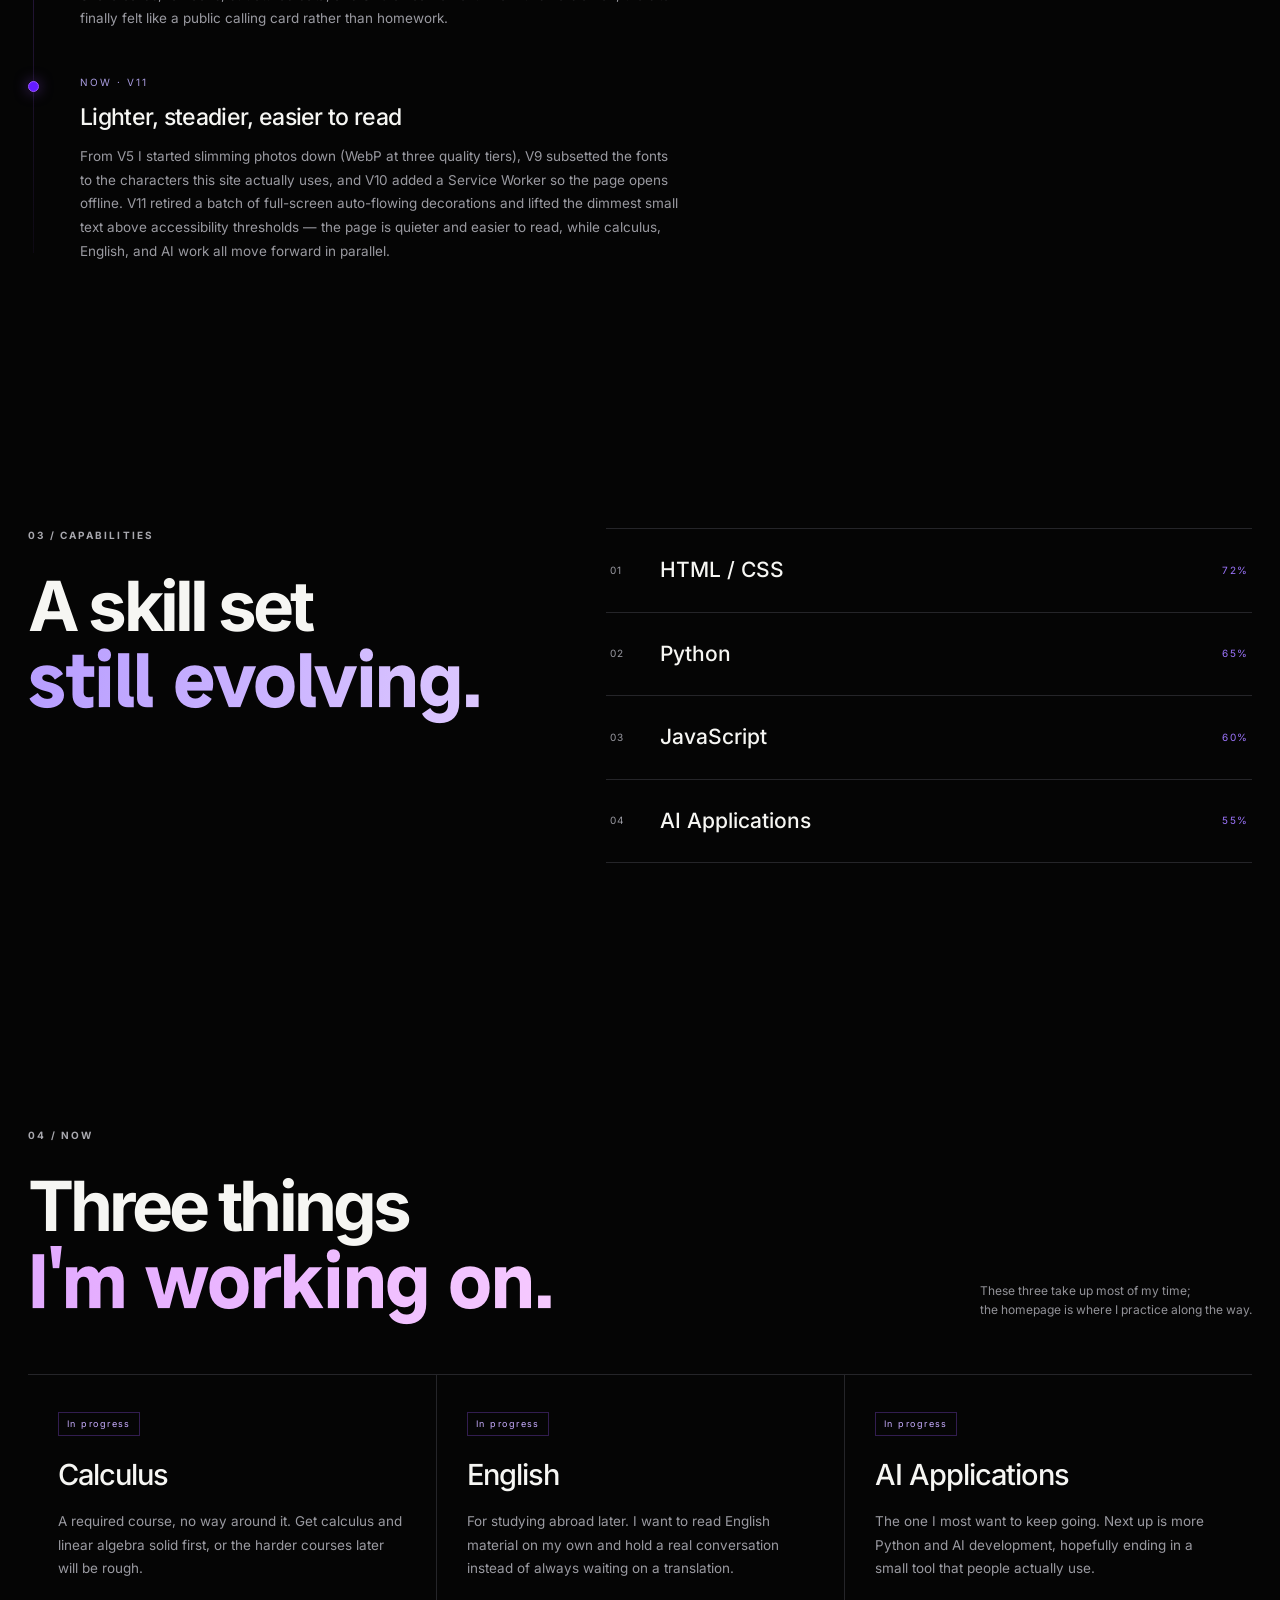
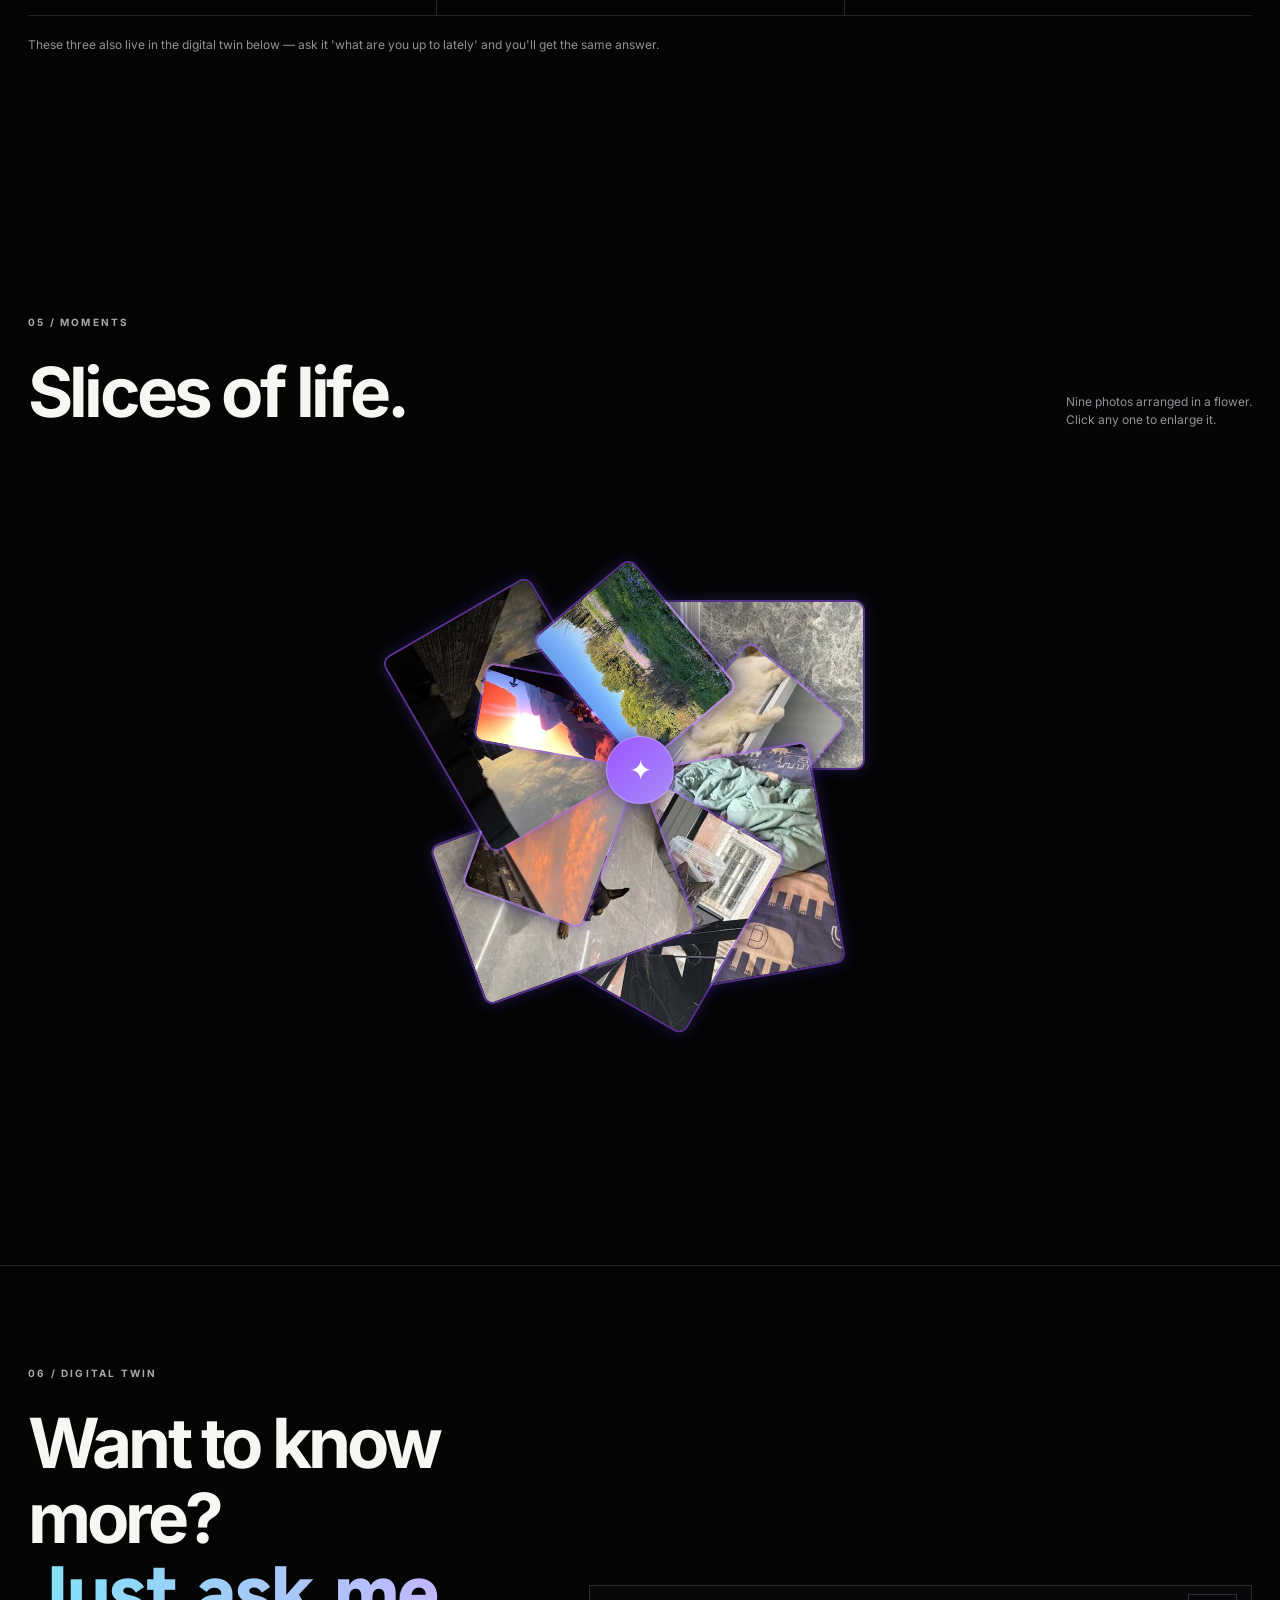
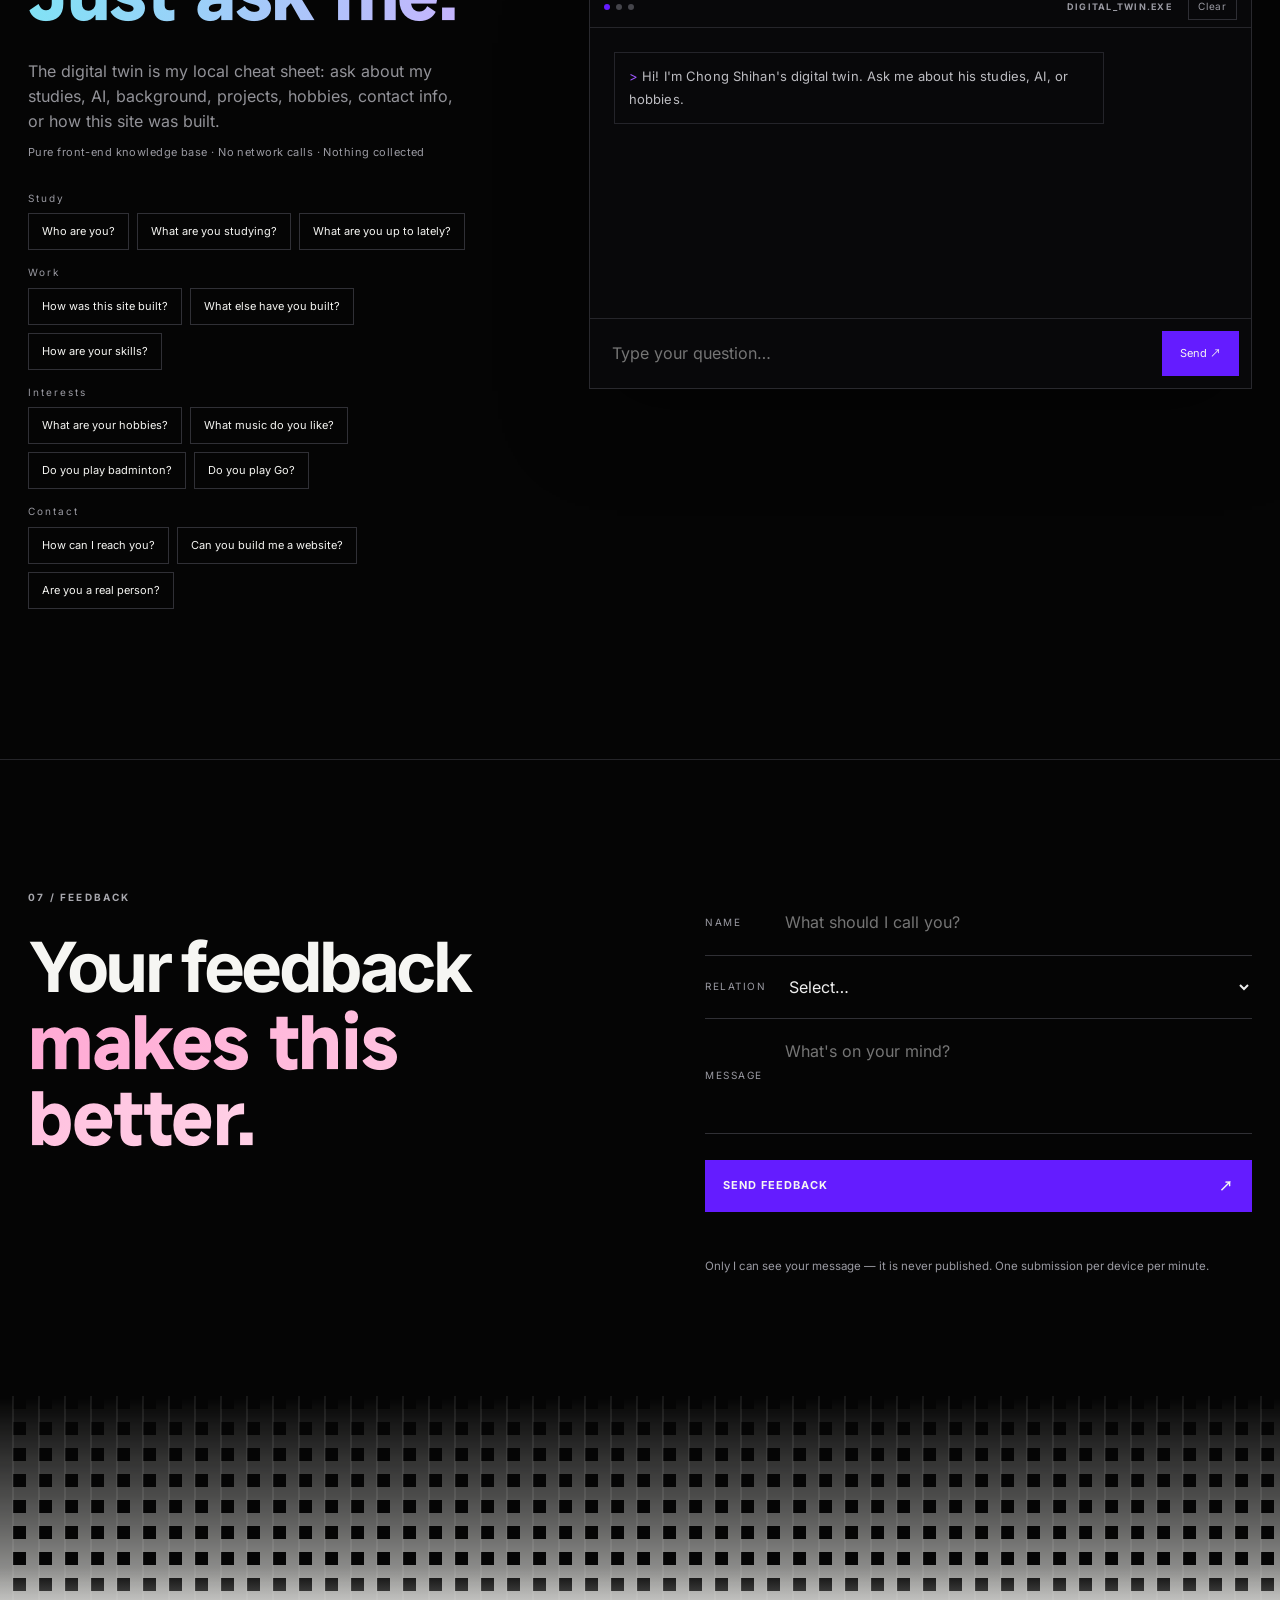
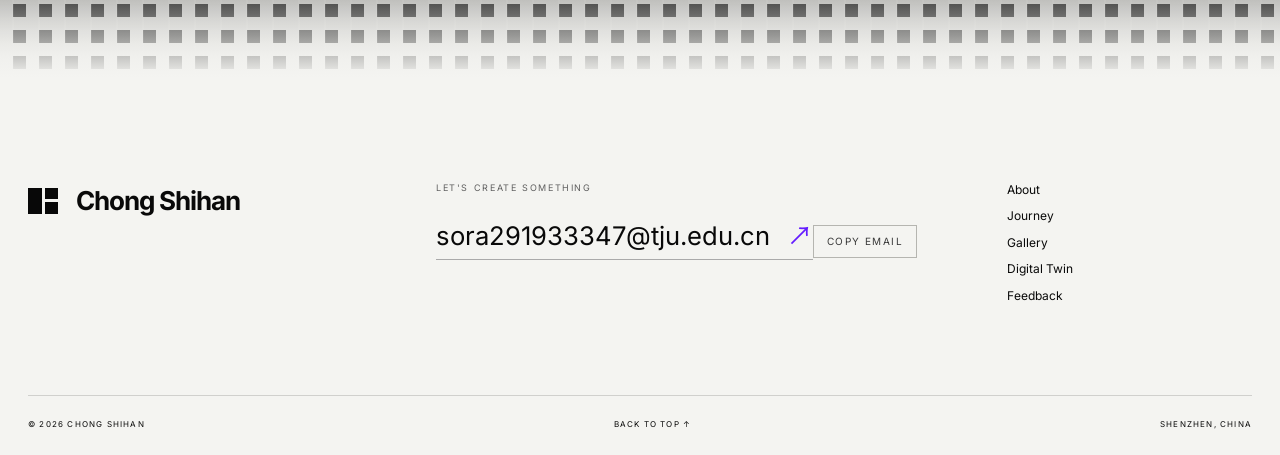
==== commit 6356bce2: "V16: cursor everywhere incl. inputs; sw auto-reload on update" ====
--- a/index.html
+++ b/index.html
@@ -237,15 +237,15 @@
       <div class="flower">
         <div class="flower-inner">
           <div class="flower-center" aria-hidden="true">✦</div>
-          <figure class="petal" style="--r: -90deg"><img src="[data-uri]" data-hi="assets/gallery/preview-01.jpg" data-view="assets/gallery/view-01.jpg" data-full="assets/gallery/gallery-01.jpg" alt="相册照片 1" width="375" height="500" decoding="async" /></figure>
-          <figure class="petal" style="--r: -50deg"><img src="[data-uri]" data-hi="assets/gallery/preview-02.jpg" data-view="assets/gallery/view-02.jpg" data-full="assets/gallery/gallery-02.jpg" alt="相册照片 2" width="500" height="375" decoding="async" /></figure>
-          <figure class="petal" style="--r: -10deg"><img src="[data-uri]" data-hi="assets/gallery/preview-03.jpg" data-view="assets/gallery/view-03.jpg" data-full="assets/gallery/gallery-03.jpg" alt="相册照片 3" width="375" height="500" decoding="async" /></figure>
-          <figure class="petal" style="--r: 30deg"><img src="[data-uri]" data-hi="assets/gallery/preview-04.jpg" data-view="assets/gallery/view-04.jpg" data-full="assets/gallery/gallery-04.jpg" alt="相册照片 4" width="405" height="500" decoding="async" /></figure>
-          <figure class="petal" style="--r: 70deg"><img src="[data-uri]" data-hi="assets/gallery/preview-05.jpg" data-view="assets/gallery/view-05.jpg" data-full="assets/gallery/gallery-05.jpg" alt="相册照片 5" width="375" height="500" decoding="async" /></figure>
-          <figure class="petal" style="--r: 110deg"><img src="[data-uri]" data-hi="assets/gallery/preview-06.jpg" data-view="assets/gallery/view-06.jpg" data-full="assets/gallery/gallery-06.jpg" alt="相册照片 6" width="500" height="375" decoding="async" /></figure>
-          <figure class="petal" style="--r: 150deg"><img src="[data-uri]" data-hi="assets/gallery/preview-07.jpg" data-view="assets/gallery/view-07.jpg" data-full="assets/gallery/gallery-07.jpg" alt="相册照片 7" width="375" height="500" decoding="async" /></figure>
-          <figure class="petal" style="--r: 190deg"><img src="[data-uri]" data-hi="assets/gallery/preview-08.jpg" data-view="assets/gallery/view-08.jpg" data-full="assets/gallery/gallery-08.jpg" alt="相册照片 8" width="500" height="231" decoding="async" /></figure>
-          <figure class="petal" style="--r: 230deg"><img src="[data-uri]" data-hi="assets/gallery/preview-09.jpg" data-view="assets/gallery/view-09.jpg" data-full="assets/gallery/gallery-09.jpg" alt="相册照片 9" width="500" height="375" decoding="async" /></figure>
+          <figure class="petal" style="--r: -90deg"><img src="[data-uri]" data-hi="assets/gallery/preview-01.jpg" data-view="assets/gallery/view-01.jpg" data-full="assets/gallery/gallery-01.jpg" alt="相册照片 1" data-i18n-attr="alt:gallery.alt1" width="375" height="500" decoding="async" /></figure>
+          <figure class="petal" style="--r: -50deg"><img src="[data-uri]" data-hi="assets/gallery/preview-02.jpg" data-view="assets/gallery/view-02.jpg" data-full="assets/gallery/gallery-02.jpg" alt="相册照片 2" data-i18n-attr="alt:gallery.alt2" width="500" height="375" decoding="async" /></figure>
+          <figure class="petal" style="--r: -10deg"><img src="[data-uri]" data-hi="assets/gallery/preview-03.jpg" data-view="assets/gallery/view-03.jpg" data-full="assets/gallery/gallery-03.jpg" alt="相册照片 3" data-i18n-attr="alt:gallery.alt3" width="375" height="500" decoding="async" /></figure>
+          <figure class="petal" style="--r: 30deg"><img src="[data-uri]" data-hi="assets/gallery/preview-04.jpg" data-view="assets/gallery/view-04.jpg" data-full="assets/gallery/gallery-04.jpg" alt="相册照片 4" data-i18n-attr="alt:gallery.alt4" width="405" height="500" decoding="async" /></figure>
+          <figure class="petal" style="--r: 70deg"><img src="[data-uri]" data-hi="assets/gallery/preview-05.jpg" data-view="assets/gallery/view-05.jpg" data-full="assets/gallery/gallery-05.jpg" alt="相册照片 5" data-i18n-attr="alt:gallery.alt5" width="375" height="500" decoding="async" /></figure>
+          <figure class="petal" style="--r: 110deg"><img src="[data-uri]" data-hi="assets/gallery/preview-06.jpg" data-view="assets/gallery/view-06.jpg" data-full="assets/gallery/gallery-06.jpg" alt="相册照片 6" data-i18n-attr="alt:gallery.alt6" width="500" height="375" decoding="async" /></figure>
+          <figure class="petal" style="--r: 150deg"><img src="[data-uri]" data-hi="assets/gallery/preview-07.jpg" data-view="assets/gallery/view-07.jpg" data-full="assets/gallery/gallery-07.jpg" alt="相册照片 7" data-i18n-attr="alt:gallery.alt7" width="375" height="500" decoding="async" /></figure>
+          <figure class="petal" style="--r: 190deg"><img src="[data-uri]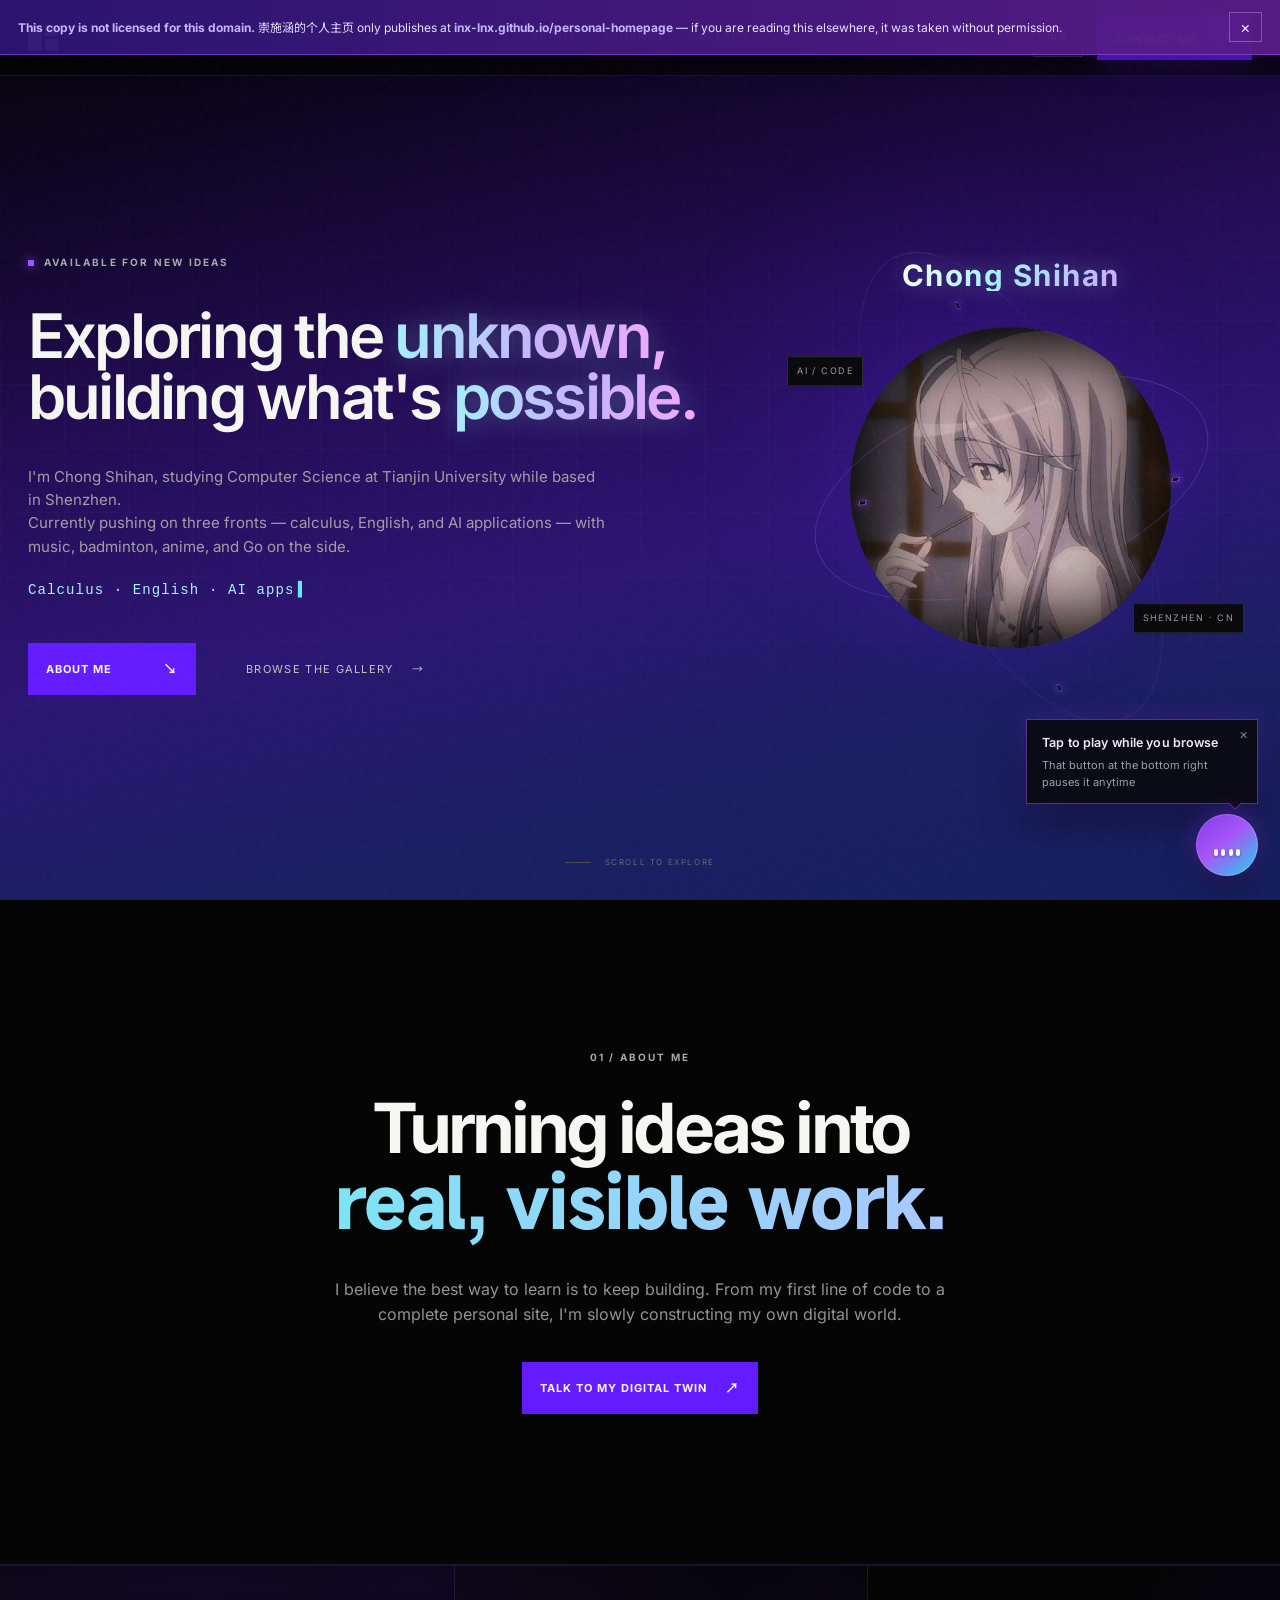
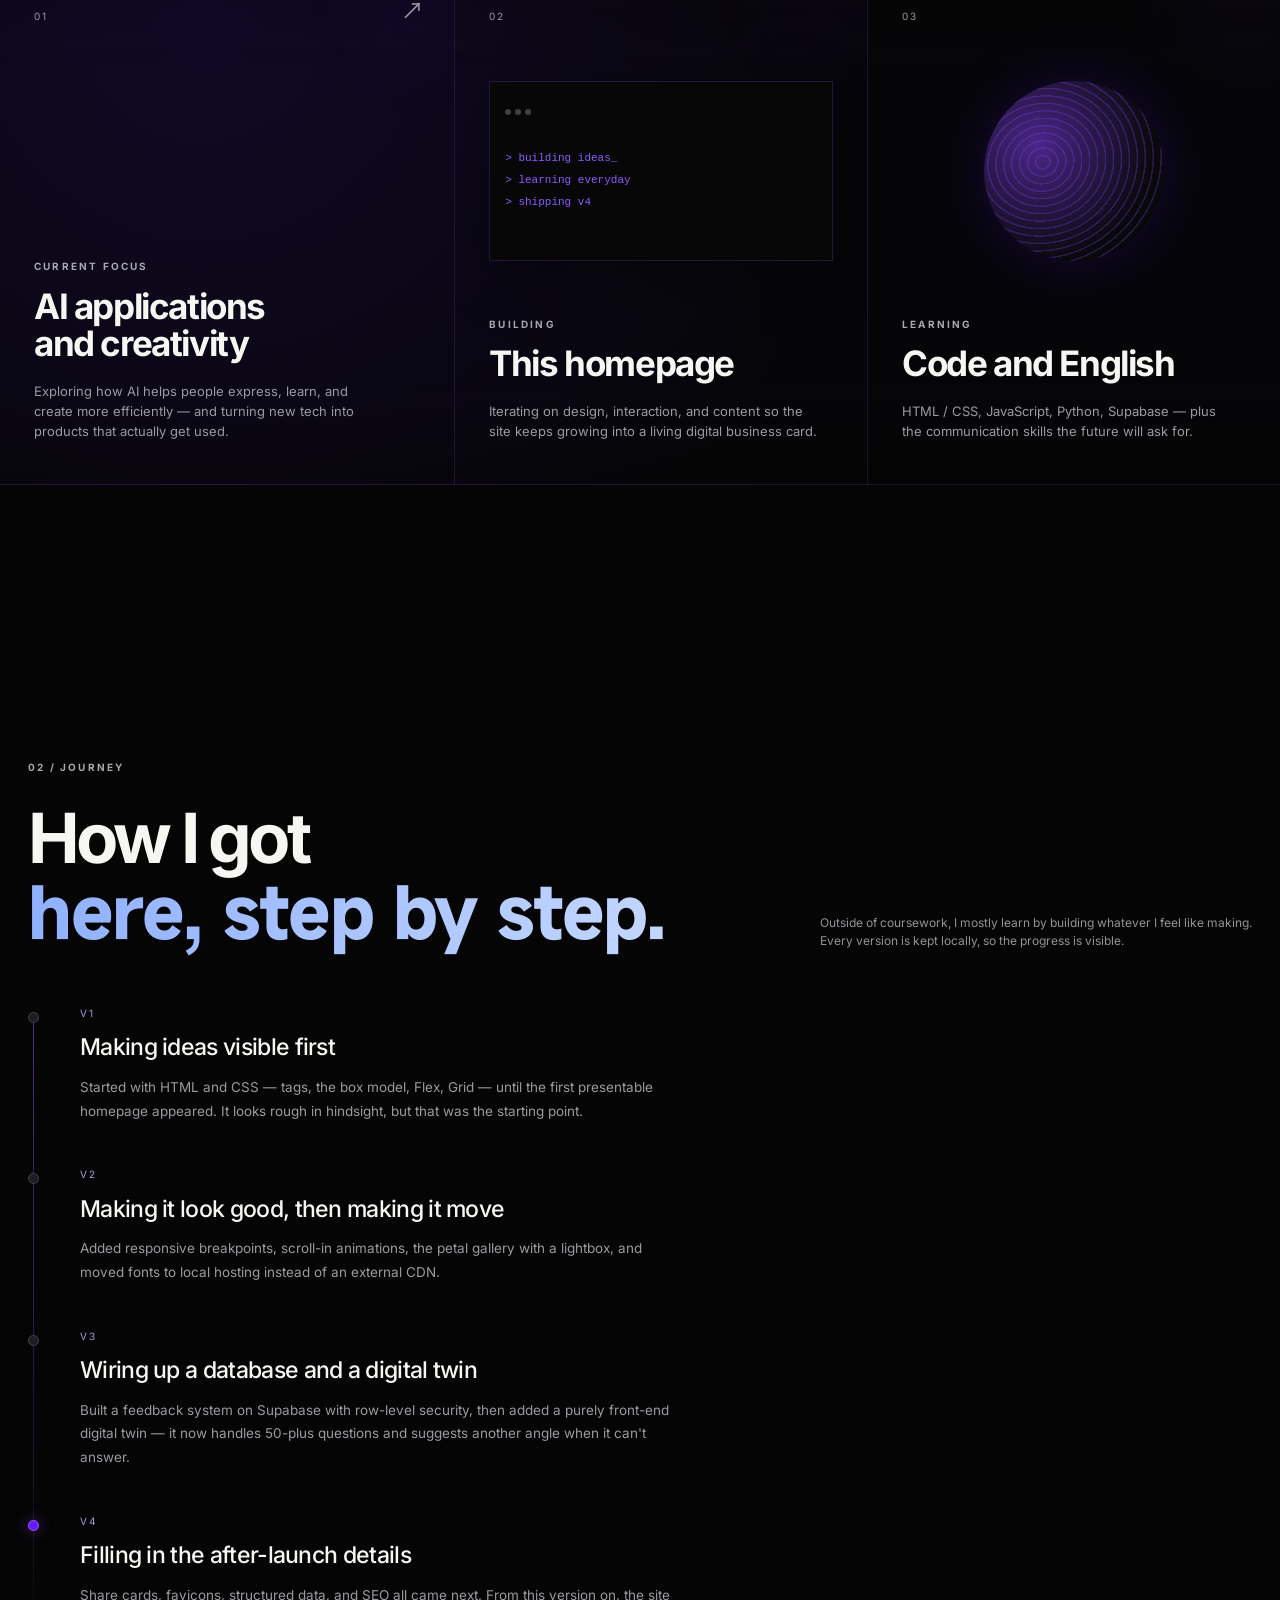
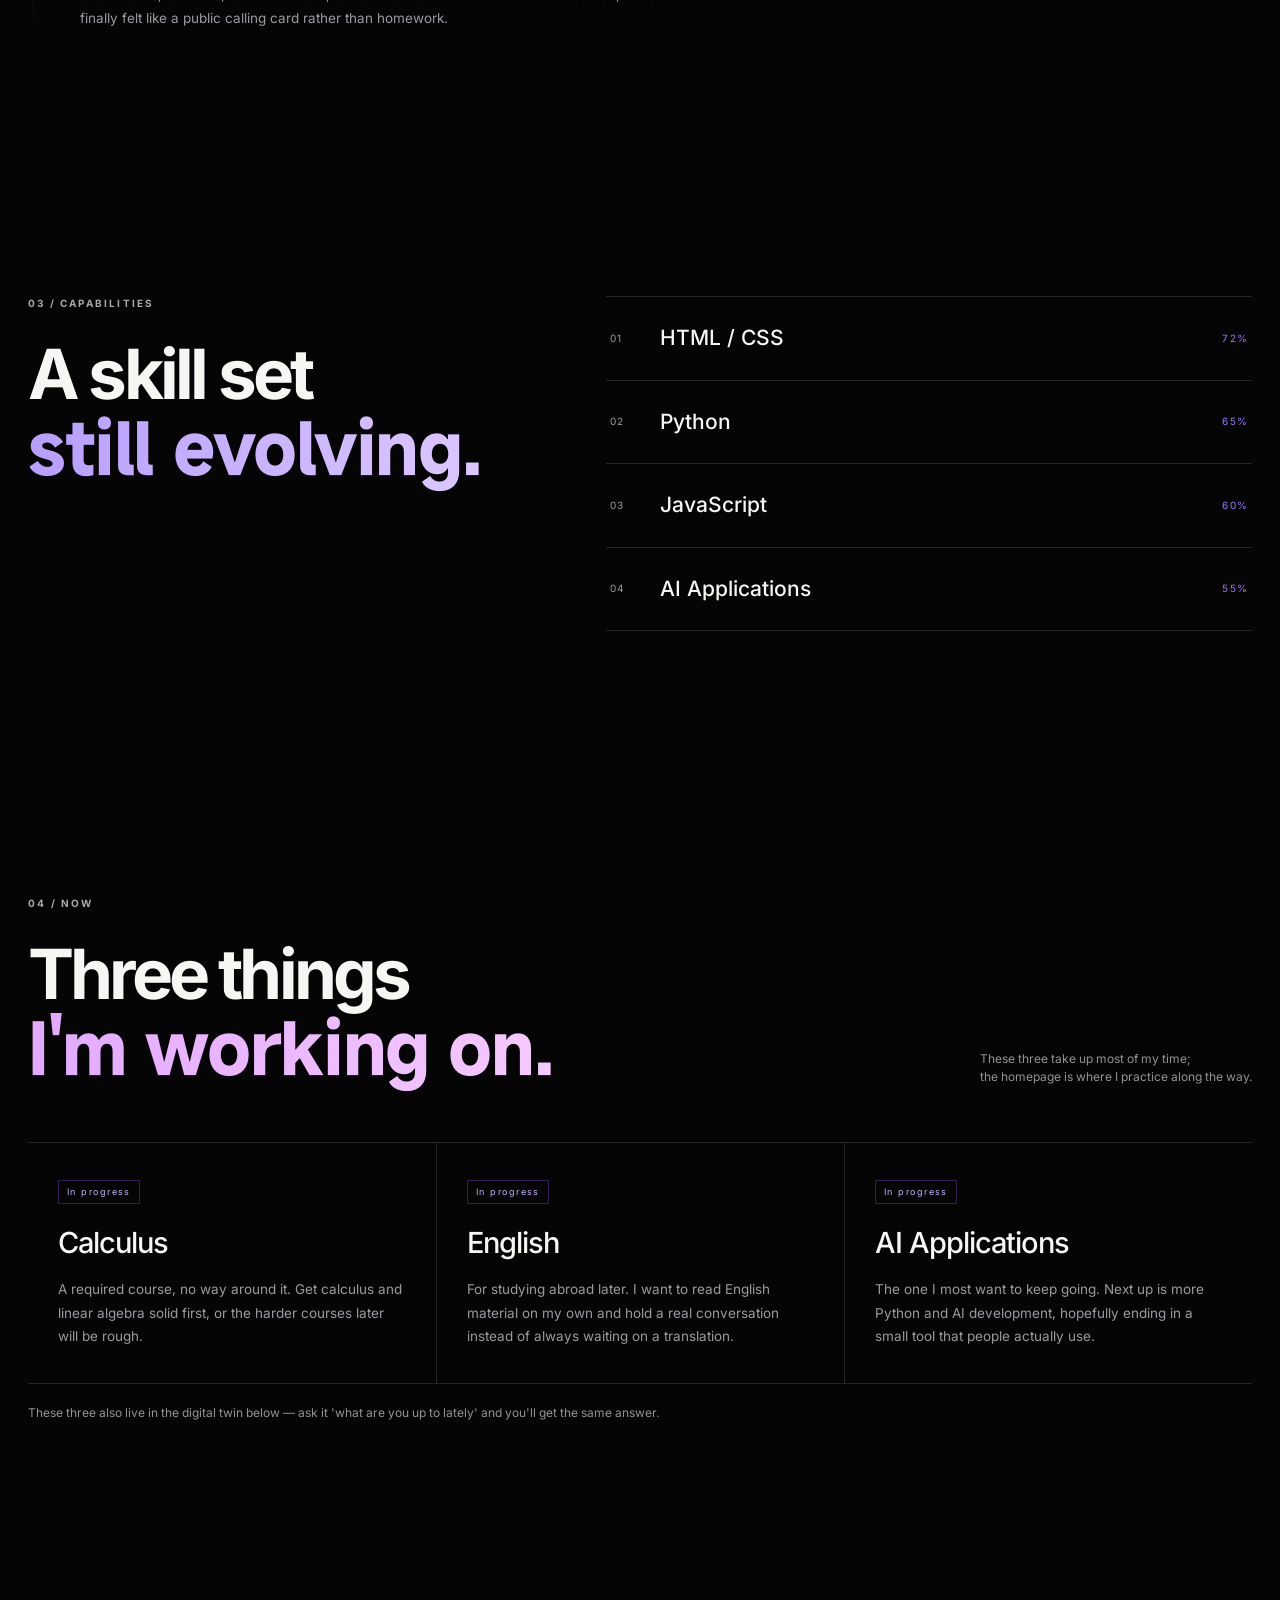
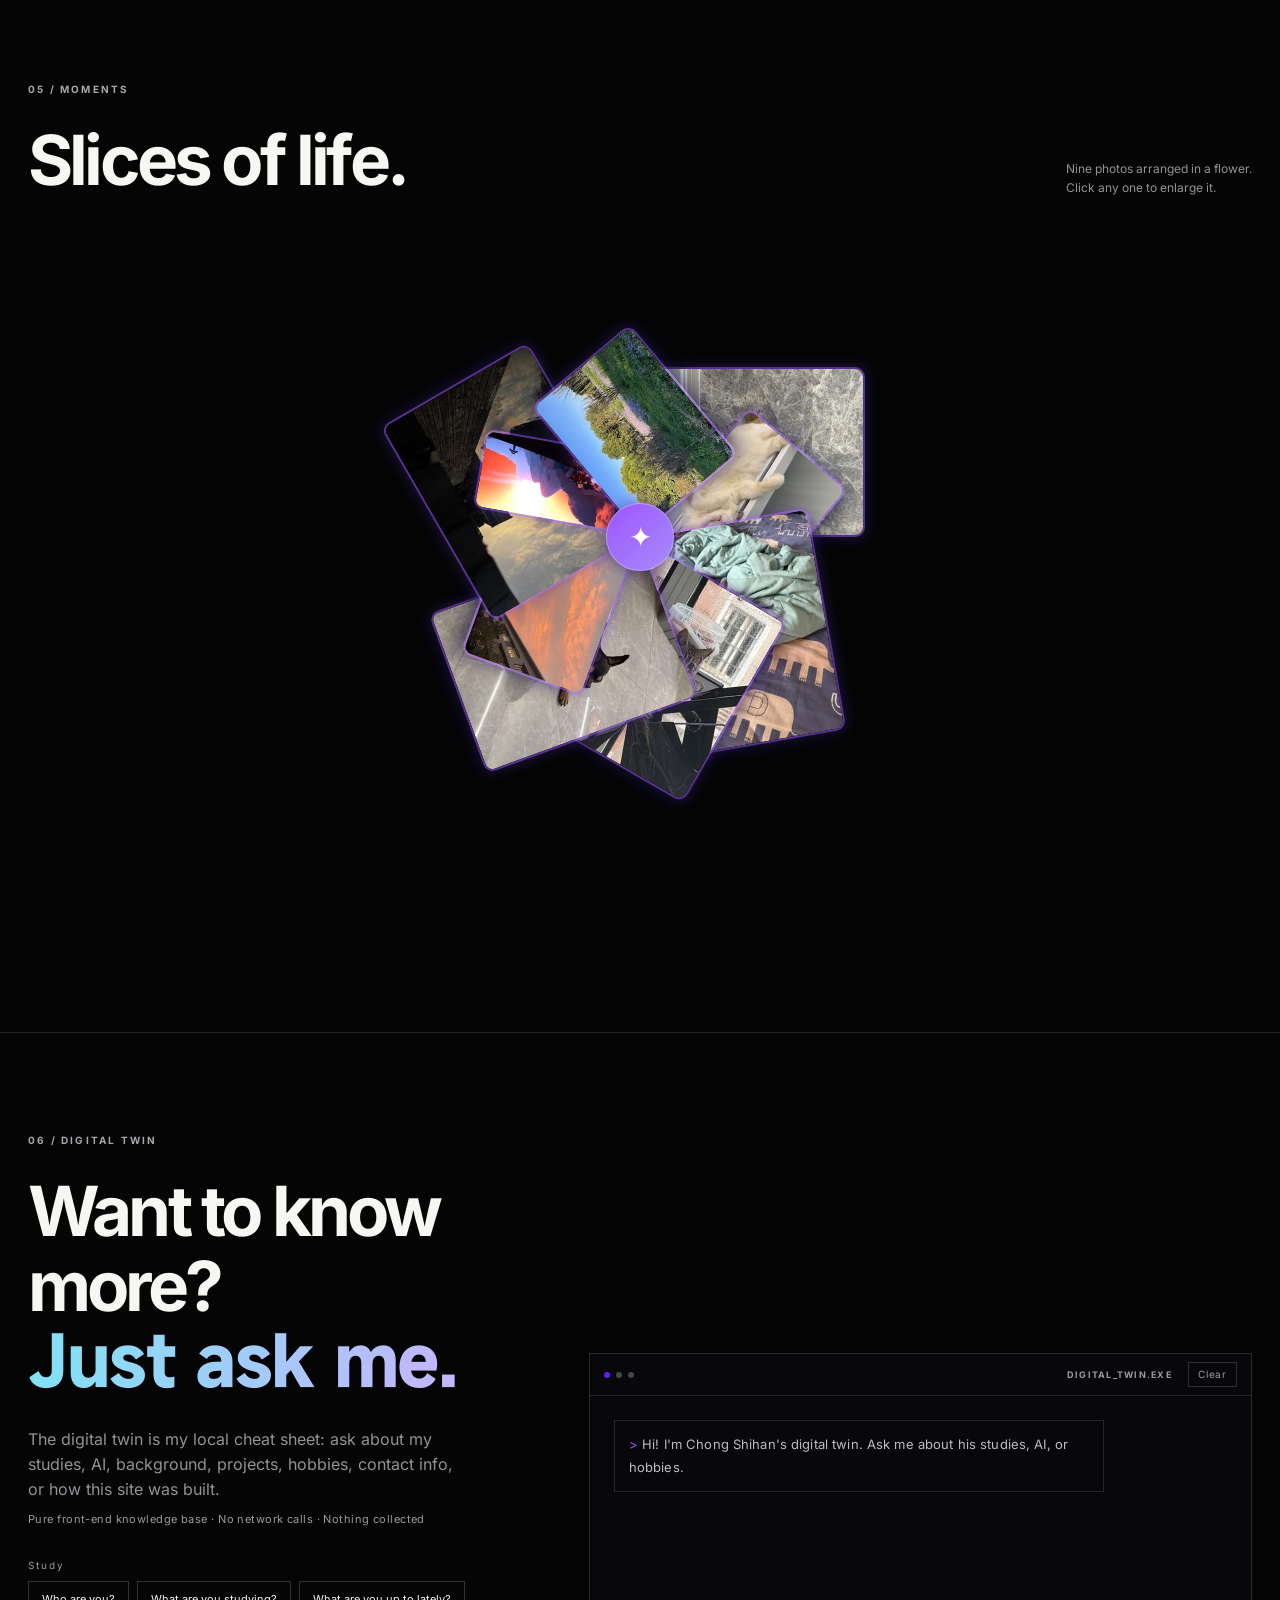
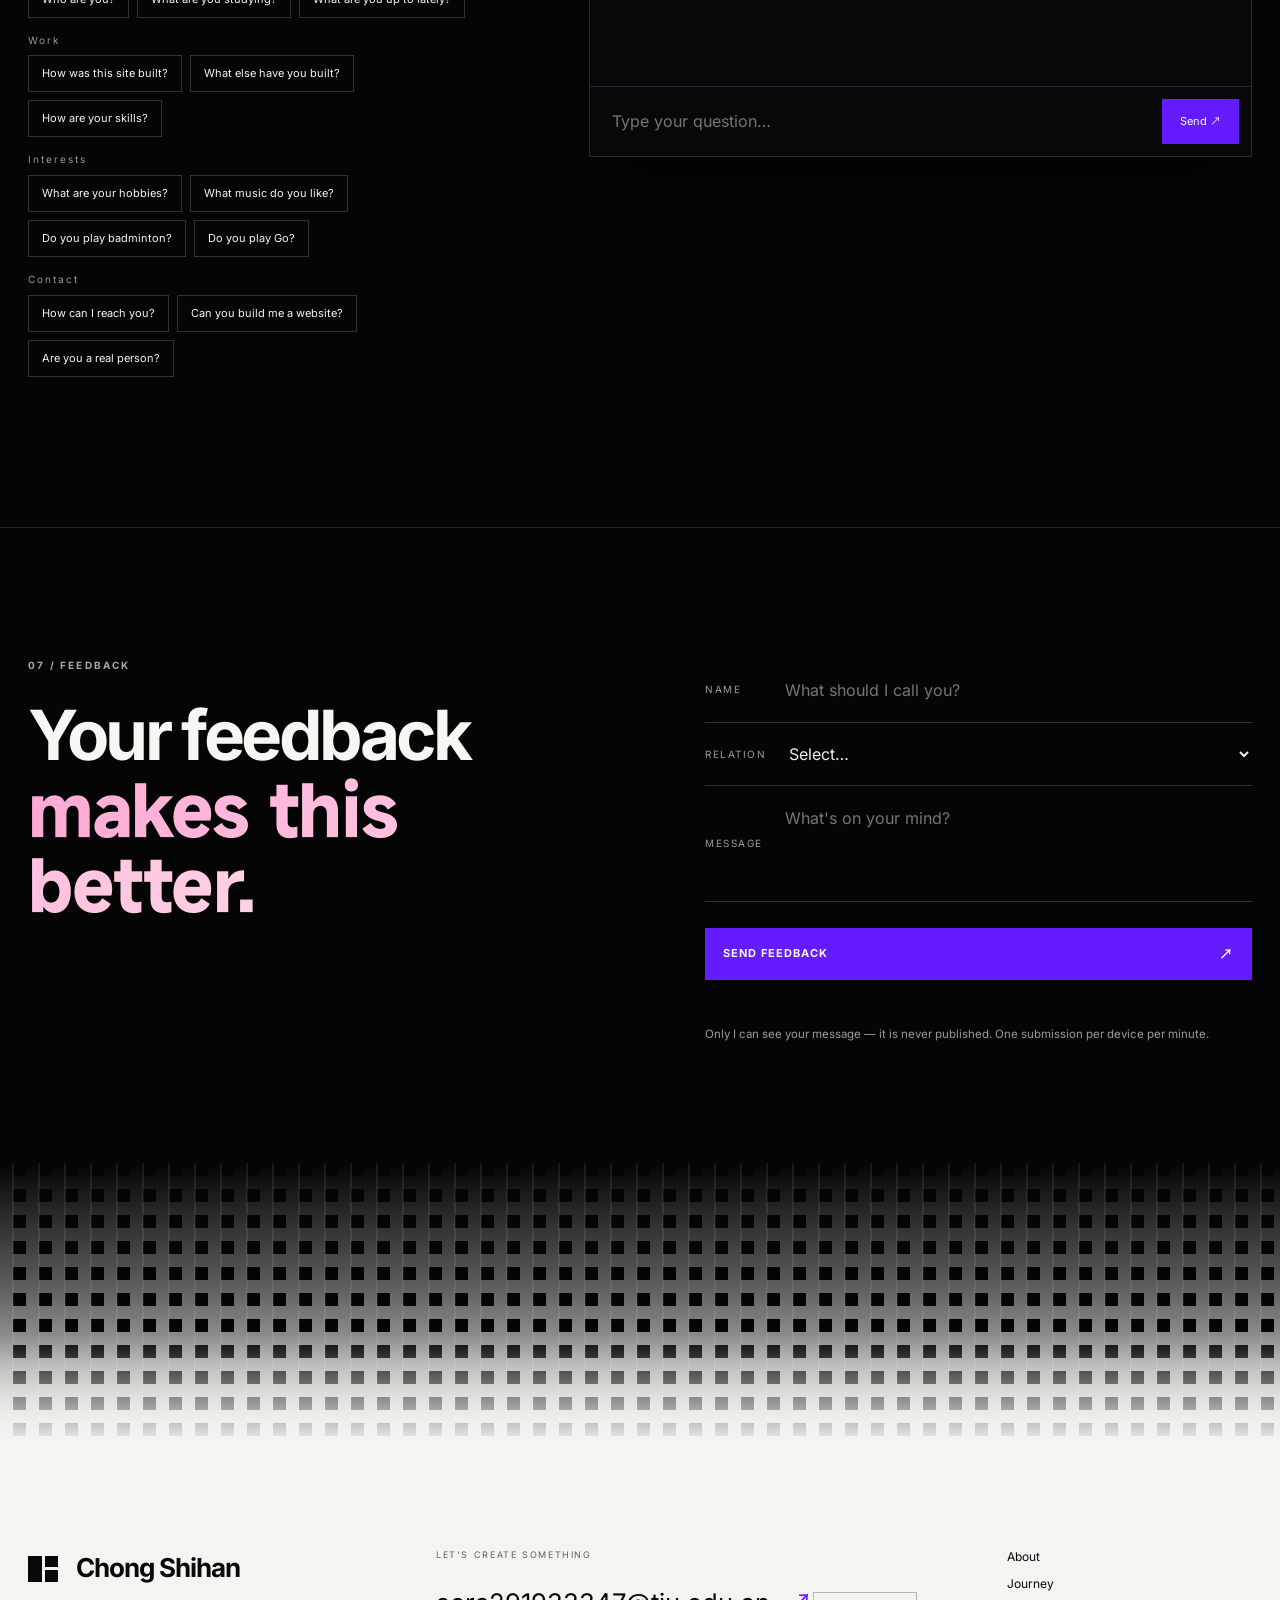
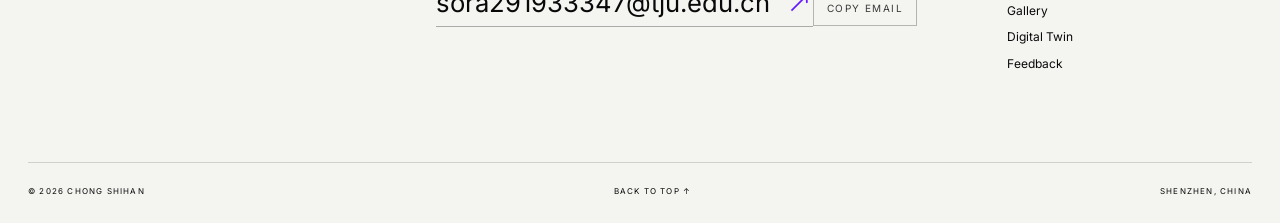
==== commit 769522e8: "cleanup: timeline limited to V1-V4" ====
--- a/index.html
+++ b/index.html
@@ -125,7 +125,7 @@
       </article>
       <article class="feature-card">
         <span class="card-index">02</span>
-          <div class="terminal-art" aria-hidden="true"><i></i><i></i><i></i><code>&gt; building ideas_<br />&gt; learning everyday<br />&gt; shipping v10</code></div>
+          <div class="terminal-art" aria-hidden="true"><i></i><i></i><i></i><code>&gt; building ideas_<br />&gt; learning everyday<br />&gt; shipping v4</code></div>
         <div>
           <p class="mini-label">BUILDING</p>
           <h3 data-i18n="work.build.title">个人主页</h3>
@@ -155,7 +155,7 @@
       <ol class="timeline">
         <li class="tl-item">
           <span class="tl-dot" aria-hidden="true"></span>
-          <p class="tl-stage" data-i18n="journey.1.stage">起点</p>
+          <p class="tl-stage">V1</p>
           <h3 data-i18n="journey.1.title">先让想法变成能看的东西</h3>
           <p data-i18n="journey.1.copy">从 HTML 和 CSS 起手：标签、盒模型、Flex、Grid，一点点折腾出第一版能看的个人主页。现在回头看很粗糙，但那是起点。</p>
         </li>
@@ -171,17 +171,11 @@
           <h3 data-i18n="journey.3.title">接上数据库与数字分身</h3>
           <p data-i18n="journey.3.copy">用 Supabase 做了带 RLS 权限的反馈系统，又加上纯前端的数字分身——现在它应付得了五十多个问题，答不上来还会推荐你换个问法。</p>
         </li>
-        <li class="tl-item">
+        <li class="tl-item is-now">
           <span class="tl-dot" aria-hidden="true"></span>
           <p class="tl-stage">V4</p>
           <h3 data-i18n="journey.4.title">补齐「上线之后才想起来」的细节</h3>
           <p data-i18n="journey.4.copy">分享卡片、站点图标、结构化数据与 SEO 一并补上。从这一版起，主页才真正像一张对外的名片，而不只是作业。</p>
-        </li>
-        <li class="tl-item is-now">
-          <span class="tl-dot" aria-hidden="true"></span>
-          <p class="tl-stage" data-i18n="journey.5.stage">现在 · V11</p>
-          <h3 data-i18n="journey.5.title">更轻、更稳，也更好读</h3>
-          <p data-i18n="journey.5.copy">V5 起给照片瘦身（WebP + 三级清晰度），V9 把字体按站点用字本地子集化，V10 加上 Service Worker——断网也能打开。V11 收掉了一批满屏自动流动的装饰，把偏暗的小字提亮到无障碍标准之上：主页更安静、也更好读的同时，高数、英语、AI 应用三线同步推进。</p>
         </li>
       </ol>
     </section>
@@ -358,7 +352,7 @@
   <script src="assets/lang.js"></script>
   <script src="assets/app.js"></script>
 
-  <!-- V16：新版 Service Worker 接管时自动刷新一次。
+  <!-- 新版 Service Worker 接管时自动刷新一次。
        为什么放在 HTML 里而不是 app.js：HTML 走网络优先，这段永远是最新的，所以
        即使访客的浏览器还在用旧的 app.js / style.css 缓存，也能当场把新资源换上来——
        改版后只需刷新一次，不再需要「连刷两次」。
--- a/assets/style.css
+++ b/assets/style.css
@@ -29,8 +29,8 @@
 /* ---------- 首页名字：原版炫彩 aurora 流光配色 ---------- */
 .aurora-text{display:inline-block;color:transparent;background-image:linear-gradient(120deg,#ffffff 0%,#a5f3fc 18%,#c4b5fd 38%,#f9a8d4 58%,#67e8f9 78%,#ffffff 100%);background-size:250% auto;background-position:0% 50%;background-clip:text;-webkit-background-clip:text;-webkit-text-fill-color:transparent;filter:drop-shadow(0 0 12px rgba(165,243,252,.32));animation:aurora-text-flow 5s ease-in-out infinite alternate}
 @keyframes aurora-text-flow{0%{background-position:0% 50%}100%{background-position:100% 50%}}
-/* ---------- 流光彩字（V11 起范围已收敛到首屏 h1 span + 姓名 .aurora-text） ----------
-   V10 曾把下面这串「设计性灰字」全部改成自动流动的渐变：
+/* ---------- 流光彩字（范围已收敛到首屏 h1 span + 姓名 .aurora-text） ----------
+   下面这串「设计性灰字」曾经全部是自动流动的渐变：
      h1 span #85858a · h2 em #6f6f74 · .section-kicker/.eyebrow/
      .mini-label #a8a8ae · .card-index #66666c · .skill-row span
      #68686e · .scroll-cue #68686e · .card-arrow #777 ·
@@ -50,12 +50,12 @@
       故排除：.floating-label（自带 #09090b 底色药丸）、footer 与
       .pixel-transition 内的灰字（白底，浅色渐变会看不见）。
    4. 首屏大标题（h1 span）额外加一层青色柔光，与名字呼应。
-   V11 变更：上述「统一改成流动渐变」的范围已收敛为 h1 span 一处
+   变更：上述「统一改成流动渐变」的范围已收敛为 h1 span 一处
    （.aurora-text 是上面单独定义的另一套）。原因：整页到处同时在流动
    会拉平视觉层级，首屏大标题不再突出；且每个文字元素常驻
    background-clip:text + 无限动画，中低端手机上明显掉帧，10px 级
    小字也更难读。其余元素回到静态灰，并提亮到 WCAG AA 之上——见文件
-   末尾「V11 · 视觉收敛与可读性」一段；想整站恢复 V10，把下面这条的
+   末尾「视觉收敛与可读性」一段；想整站恢复旧效果，把下面这条的
    选择器重新展开成上面那串灰字清单即可。 */
 h1 span{color:transparent;background-image:linear-gradient(100deg,#a5f3fc 0%,#c4b5fd 26%,#f0abfc 50%,#c4b5fd 74%,#a5f3fc 100%);background-size:200% 100%;background-position:0% 50%;background-repeat:repeat;background-clip:text;-webkit-background-clip:text;-webkit-text-fill-color:transparent;animation:var(--grad-anim)}
 h1 span{filter:drop-shadow(0 0 14px rgba(165,243,252,.28))}
@@ -235,7 +235,7 @@
 
 /* ============================================================
    V4 新增分区：经历时间线 #journey / 正在做 #now
-   原作品区块 #works 已于 V5 移除，相关样式一并删除（备份在 .deepworks/tmp）
+   原作品区块 #works 已移除，相关样式一并删除（备份在 .deepworks/tmp）
    想让某一块留白更大或更紧，改各自的 padding 就行
    ============================================================ */
 
@@ -295,7 +295,7 @@
   .now-card,.copy-mail{transition:none}
 }
 
-/* V5 图片瘦身追加 */
+/* 图片瘦身追加 */
 picture{display:contents}
 .petal img.img-pending{min-height:96px;aspect-ratio:4/3;background:linear-gradient(135deg,rgba(100,28,255,.34),rgba(157,86,255,.14));box-shadow:0 0 18px rgba(139,92,246,.26)}
 .petal img.img-failed{min-height:96px;aspect-ratio:4/3;background:repeating-linear-gradient(135deg,rgba(157,86,255,.16) 0 10px,rgba(100,28,255,.07) 10px 20px);box-shadow:none}
@@ -303,10 +303,10 @@
 .petal img:focus-visible{outline:2px solid var(--purple2);outline-offset:3px}
 
 /* ============================================================
-   V11 · 视觉收敛与可读性
+   视觉收敛与可读性
    背景：整页评估后做了三项收敛（特效收敛 / 移动端 / 可读性）。
    约定：本节全部写在文件末尾，靠「后者优先」覆盖前面的旧值；
-        回退到 V10 只需删掉本节、并把上面「流光彩字」的选择器恢复成
+        回退只需删掉本节、并把上面「流光彩字」的选择器恢复成
         那一串灰字清单即可。
    ============================================================ */
 
@@ -332,23 +332,23 @@
 .tl-stage{color:#a99ce0}
 .bgm-hint span{color:#a0a0a8}
 
-/* ---------- 3. 自定义光标：全站显示，输入控件上也不例外（V16） ----------
-   V11 ~ V15 期间这里有一组「让位给系统光标」的规则：指针压在输入密集区（后来
+/* ---------- 3. 自定义光标：全站显示，输入控件上也不例外 ----------
+   这里曾经有一组「让位给系统光标」的规则：指针压在输入密集区（后来
    收窄成 input / select / textarea）时，app.js 给 body 挂 .cursor-ui-off，
-   隐藏圆点圆环、换回系统光标。用户反馈数字分身与反馈区「没有鼠标特效」，V16
-   起整套机制删除，任何元素上都是圆点 + 圆环；聚焦输入框后浏览器自带的文本
+   隐藏圆点圆环、换回系统光标。用户反馈数字分身与反馈区「没有鼠标特效」，于是
+   整套机制删除，任何元素上都是圆点 + 圆环；聚焦输入框后浏览器自带的文本
    插入符照常出现，不影响打字。 */
 
 /* ---------- 4. 跳到主要内容 + 全站键盘焦点 ----------
    页首第一个可聚焦元素，键盘/读屏用户按 Tab 的第一落点，直接跳过顶栏导航。
-   自定义光标被隐藏时，焦点环是键盘用户唯一的定位线索，所以补一条统一的
+   自定义光标本身很轻，焦点环是键盘用户最可靠的定位线索，所以补一条统一的
    :focus-visible（原来只有相册花瓣有）。 */
 .skip-link{position:absolute;left:-9999px;top:0;z-index:3000;background:var(--purple);color:#fff;padding:12px 18px;font-size:12px;font-weight:700;letter-spacing:.08em;text-transform:uppercase}
 .skip-link:focus{left:12px;top:12px}
 a:focus-visible,button:focus-visible,input:focus-visible,select:focus-visible,textarea:focus-visible,summary:focus-visible,[tabindex]:focus-visible{outline:2px solid #67e8f9;outline-offset:3px}
 
 /* ============================================================
-   V12 · 中英文切换（语言引擎见 assets/lang.js）
+   中英文切换（语言引擎见 assets/lang.js）
    切语言只改 html[lang] 与 data-lang，所以「英文比中文长一截」这类排版
    问题，全用 html[lang="en"] 前缀单独兜，中文版观感一点不动。
    ============================================================ */
@@ -376,7 +376,7 @@
 @media(prefers-reduced-motion:reduce){.lang-toggle{transition:none}}
 
 /* ============================================================
-   V13 · 标题第二行：科技感标题字体 + 分区块渐变色与柔和呼吸
+   标题第二行：科技感标题字体 + 分区块渐变色与柔和呼吸
    背景：各区块 h2 的第二行（<em>真实、可见的作品。</em> 这类）原先是静态灰 #6f6f74，
    安静是安静，但整页最该带「技术感」的那一行恰恰最平。本次只动这一行，
    正文字体（Inter + Noto Sans SC）与其余灰字层级一律不变。
@@ -395,7 +395,7 @@
       一起闪。系统开启「减少动态效果」时全部停住，只保留静态渐变 ——
       停的是动画，不是把内容藏掉。
 
-   回退：删掉本节即可回到 V11 的静态灰字（上面 h2 em{color:#6f6f74}
+   回退：删掉本节即可回到静态灰字（上面 h2 em{color:#6f6f74}
    会重新生效）—— 本节全靠「写在文件末尾 + 后者优先」覆盖旧值。 */
 
 @font-face{
@@ -445,10 +445,52 @@
 #feedback h2 em{--em-a:#ffa9d4;--em-b:#ffd0e6;--em-glow:rgba(255,169,212,.3);animation-delay:-8.1s,-4.4s}
 
 /* 小屏省电：只留横向流光，去掉模糊呼吸 —— drop-shadow 每帧重绘，
-   中低端手机在这几行大字号上容易掉帧（同 V11 的收敛思路） */
+   中低端手机在这几行大字号上容易掉帧（同上面的收敛思路） */
 @media(max-width:600px){
   .statement h2 em,.skills-heading h2 em,.section-head h2 em,.chat-copy h2 em,.feedback-section h2 em{animation:title-em-flow 13s linear infinite;filter:none}
 }
 @media(prefers-reduced-motion:reduce){
   .statement h2 em,.skills-heading h2 em,.section-head h2 em,.chat-copy h2 em,.feedback-section h2 em{animation:none;background-position:50% 50%;filter:none}
 }
+
+/* ============================================================
+   内容保护增强（与 app.js 的 initContentProtection 配套）
+   开关：config.js 的 blockDevtools / blockFraming / blockCopySite
+   前提：全部是「威慑」性质，不是加密 —— 样式和脚本都要下发给浏览器，
+        真正敏感的东西不要放前端。本节样式只在线上授权域名之外的场景生效，
+        本地预览时 app.js 不会创建对应节点，样式自然闲置。
+   1. .guard-veil   —— 检测到开发者工具「停靠」打开时的遮罩节点，
+                       关闭开发者工具后由 app.js 自动移除。
+   2. .guard-banner —— 非授权域名打开本站时的顶部版权提示条（可手动关闭）。
+   3. html.is-framed —— 被 iframe 嵌套、且跨域受限跳不出去时的兜底：
+                       直接把内容藏掉，不给套壳站当内容源。
+   层级：遮罩 4000（高于自定义光标 2500 与背景音乐 250）；提示条 3500。
+   ============================================================ */
+
+/* ---------- 1. 开发者工具遮罩 ---------- */
+.guard-veil{position:fixed;inset:0;z-index:4000;display:flex;align-items:center;justify-content:center;padding:24px;background:radial-gradient(120% 90% at 50% 0%,rgba(43,21,115,.96),rgba(5,5,5,.975));backdrop-filter:blur(6px);-webkit-backdrop-filter:blur(6px)}
+.guard-card{width:100%;max-width:470px;text-align:center;border:1px solid rgba(157,86,255,.42);background:rgba(11,8,24,.94);padding:38px 30px;border-radius:4px;box-shadow:0 24px 60px rgba(0,0,0,.62)}
+.guard-card .guard-icon{display:block;font-family:ui-monospace,Menlo,Consolas,monospace;font-size:22px;font-weight:700;letter-spacing:.06em;color:#a78bfa;margin-bottom:18px}
+.guard-card b{display:block;font-size:17px;line-height:1.5;color:#f2f2f4;margin-bottom:12px}
+.guard-card p{margin:0;font-size:13px;line-height:1.9;color:#9a9aa2}
+
+/* ---------- 2. 非授权域名提示条 ---------- */
+.guard-banner{position:fixed;left:0;right:0;top:0;z-index:3500;display:flex;align-items:center;gap:14px;padding:12px 18px;background:linear-gradient(90deg,rgba(43,21,115,.97),rgba(88,28,135,.97));border-bottom:1px solid rgba(157,86,255,.5);box-shadow:0 10px 28px rgba(0,0,0,.45)}
+.guard-banner .gb-text{flex:1;font-size:12px;line-height:1.75;color:#e6e1ff}
+.guard-banner .gb-text b{color:#c4b5fd;font-weight:700}
+.guard-banner .gb-close{flex:none;border:1px solid rgba(196,181,253,.4);background:transparent;color:#e6e1ff;font:inherit;font-size:16px;line-height:1;padding:6px 10px;cursor:pointer;transition:border-color .25s,background .25s}
+.guard-banner .gb-close:hover{border-color:#c4b5fd;background:rgba(196,181,253,.16)}
+.guard-banner .gb-close:focus-visible{outline:2px solid #67e8f9;outline-offset:2px}
+
+/* ---------- 3. 被嵌套且跳不出去时的兜底 ---------- */
+html.is-framed body{display:none}
+
+@media(max-width:600px){
+  .guard-card{padding:28px 20px}
+  .guard-card b{font-size:15px}
+  .guard-banner{padding:10px 12px;gap:9px}
+  .guard-banner .gb-text{font-size:11px}
+}
+@media(prefers-reduced-motion:reduce){
+  .guard-banner .gb-close{transition:none}
+}
